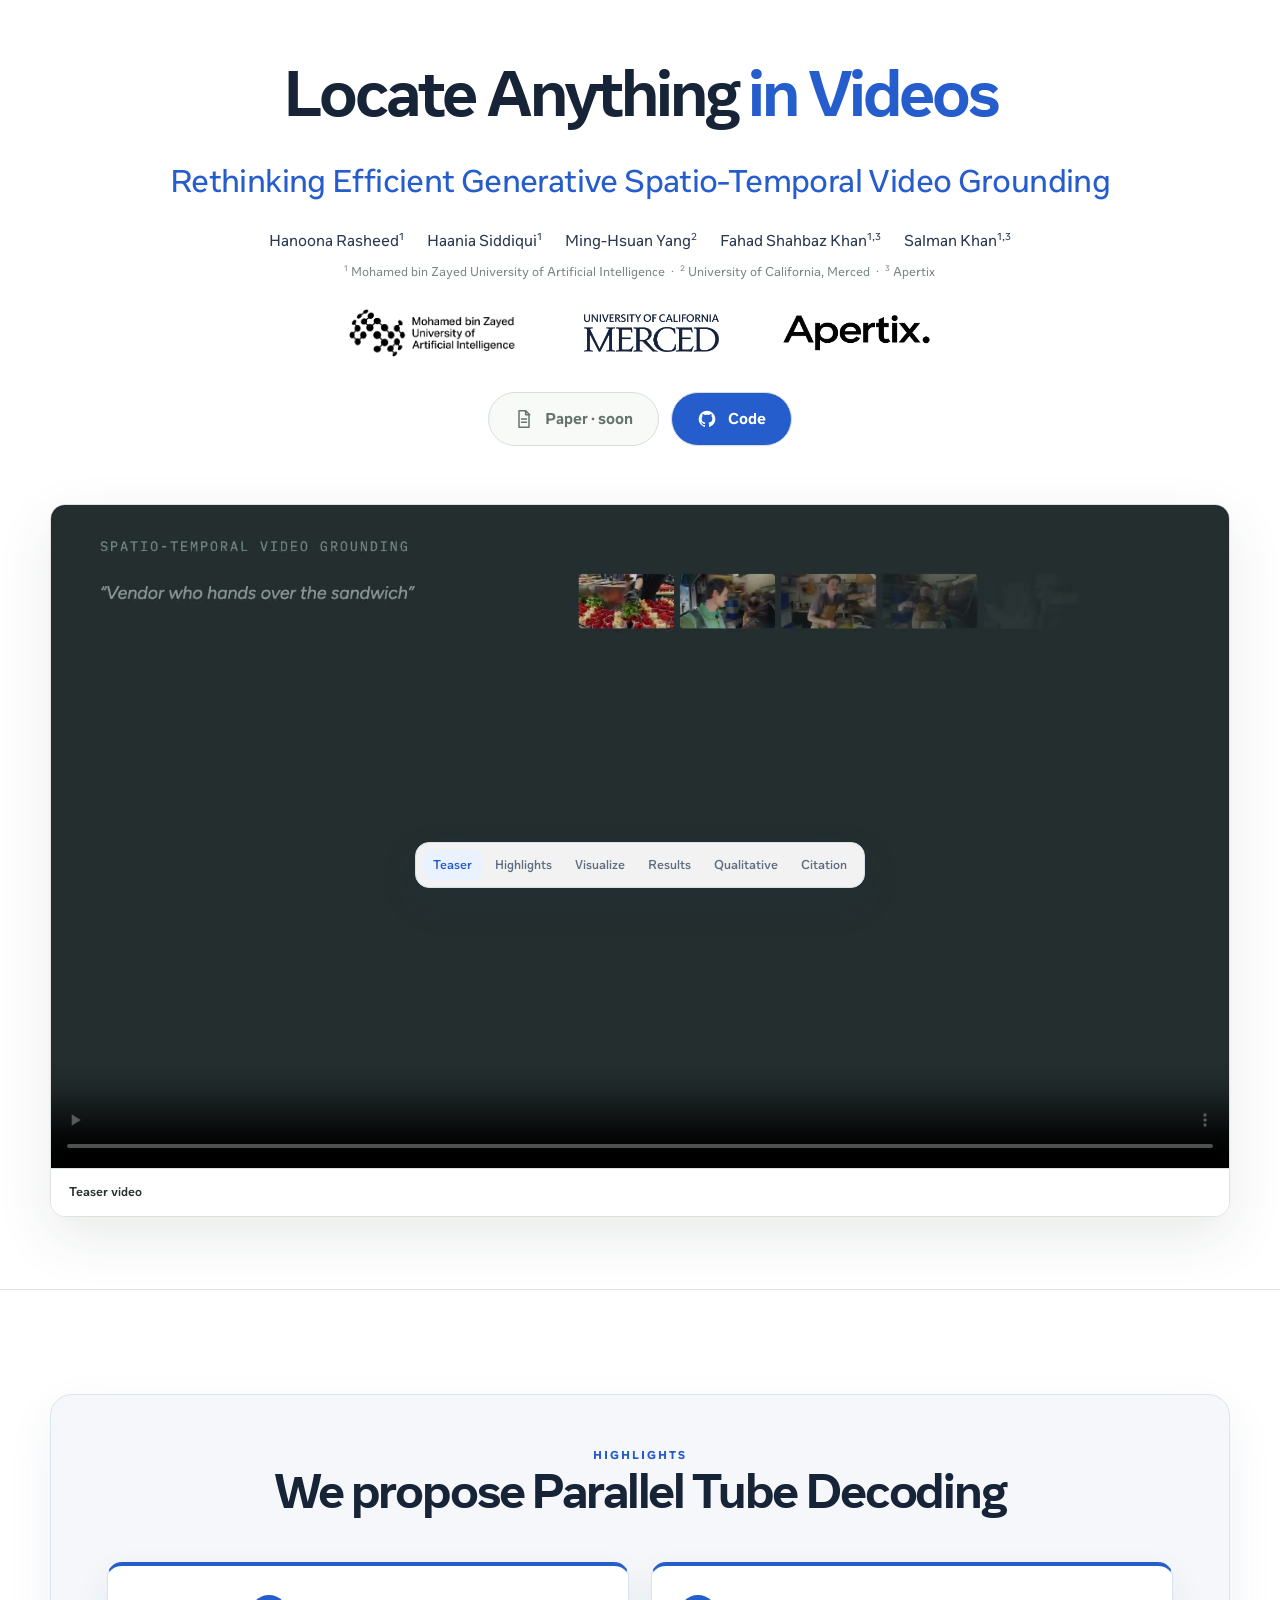
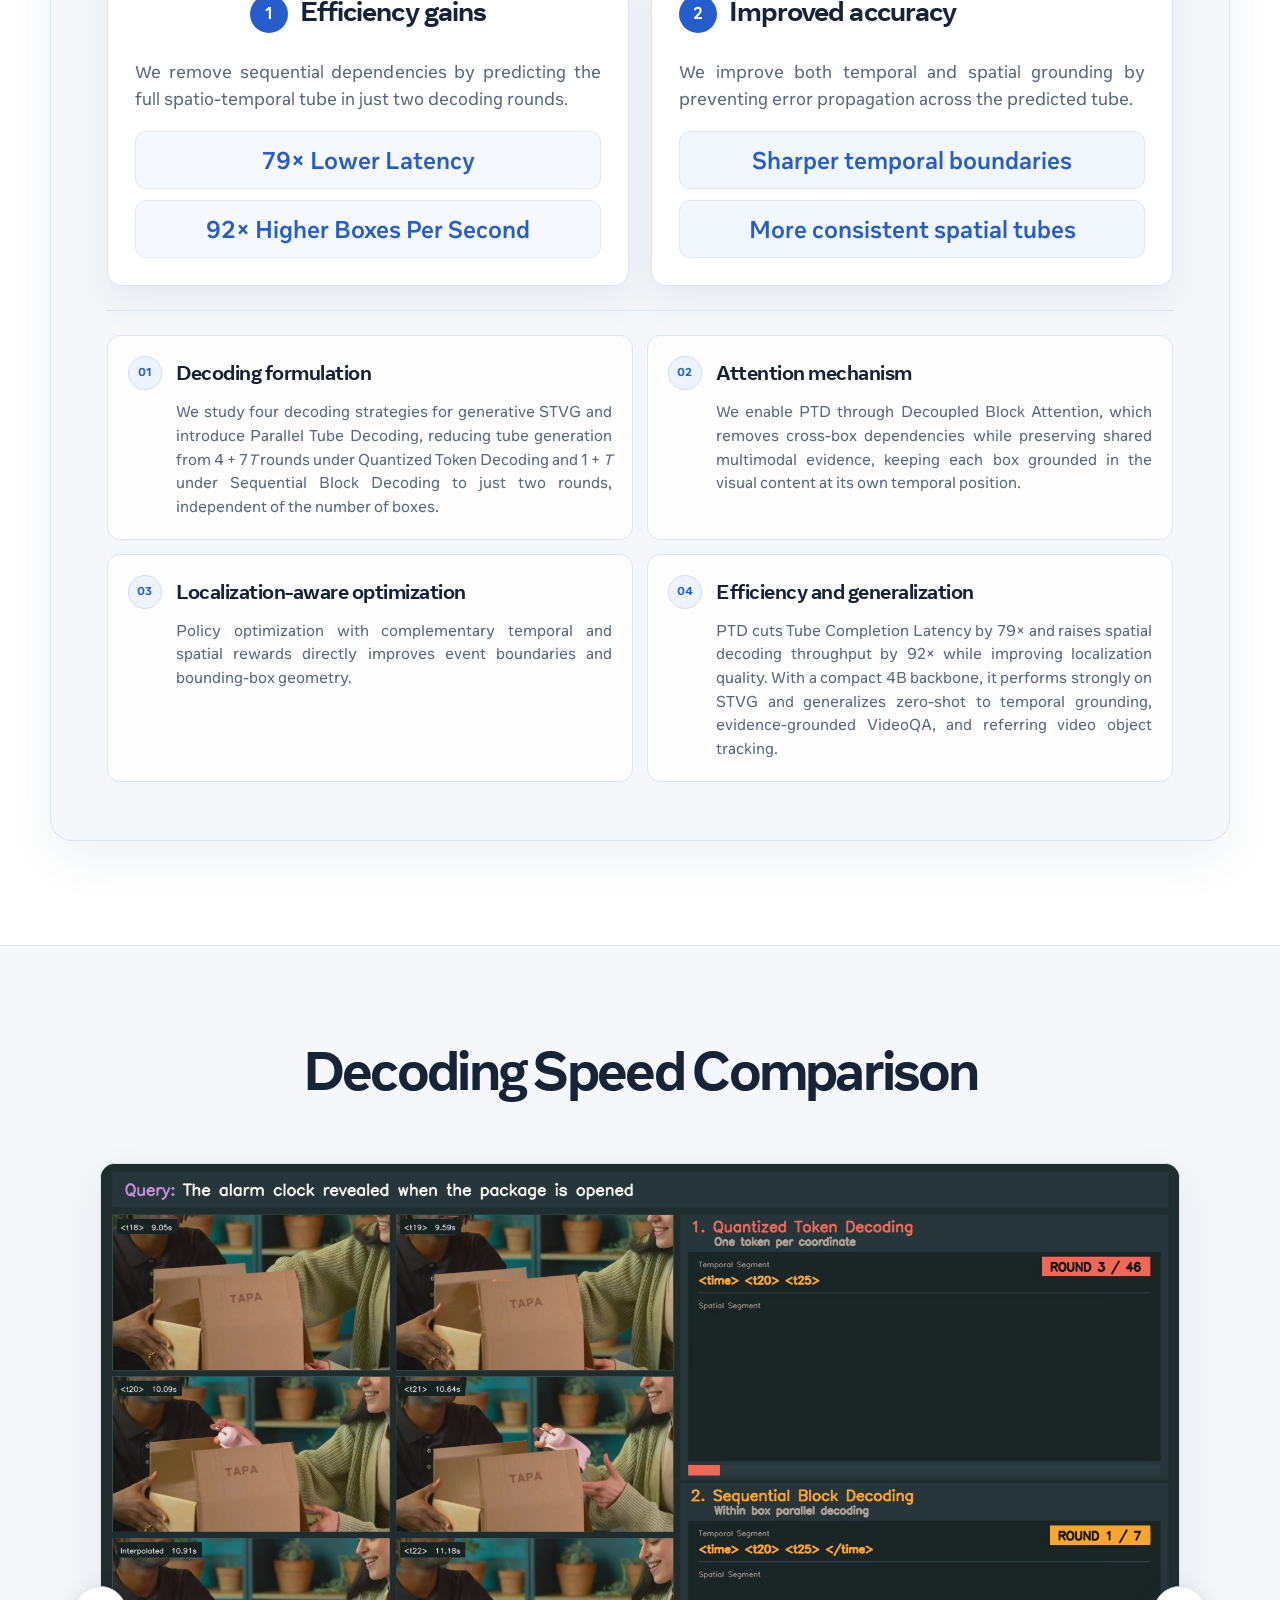
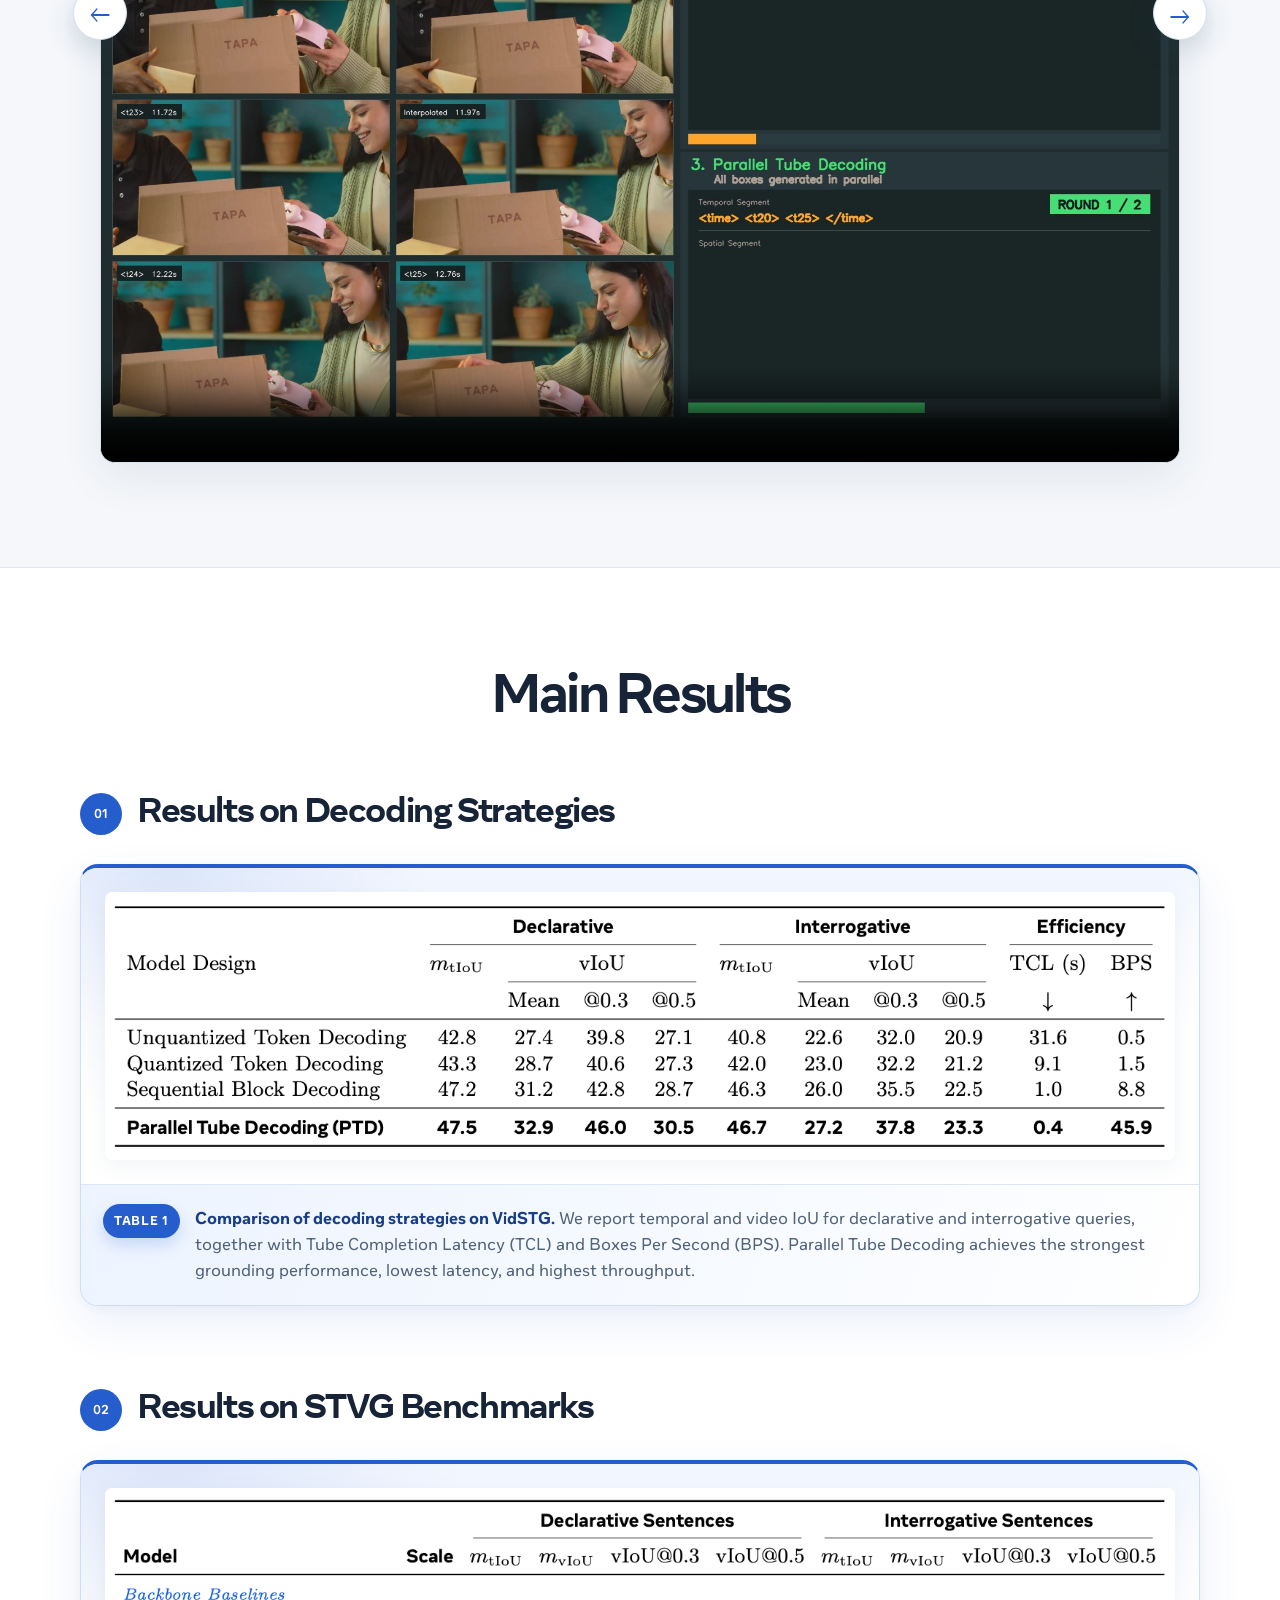
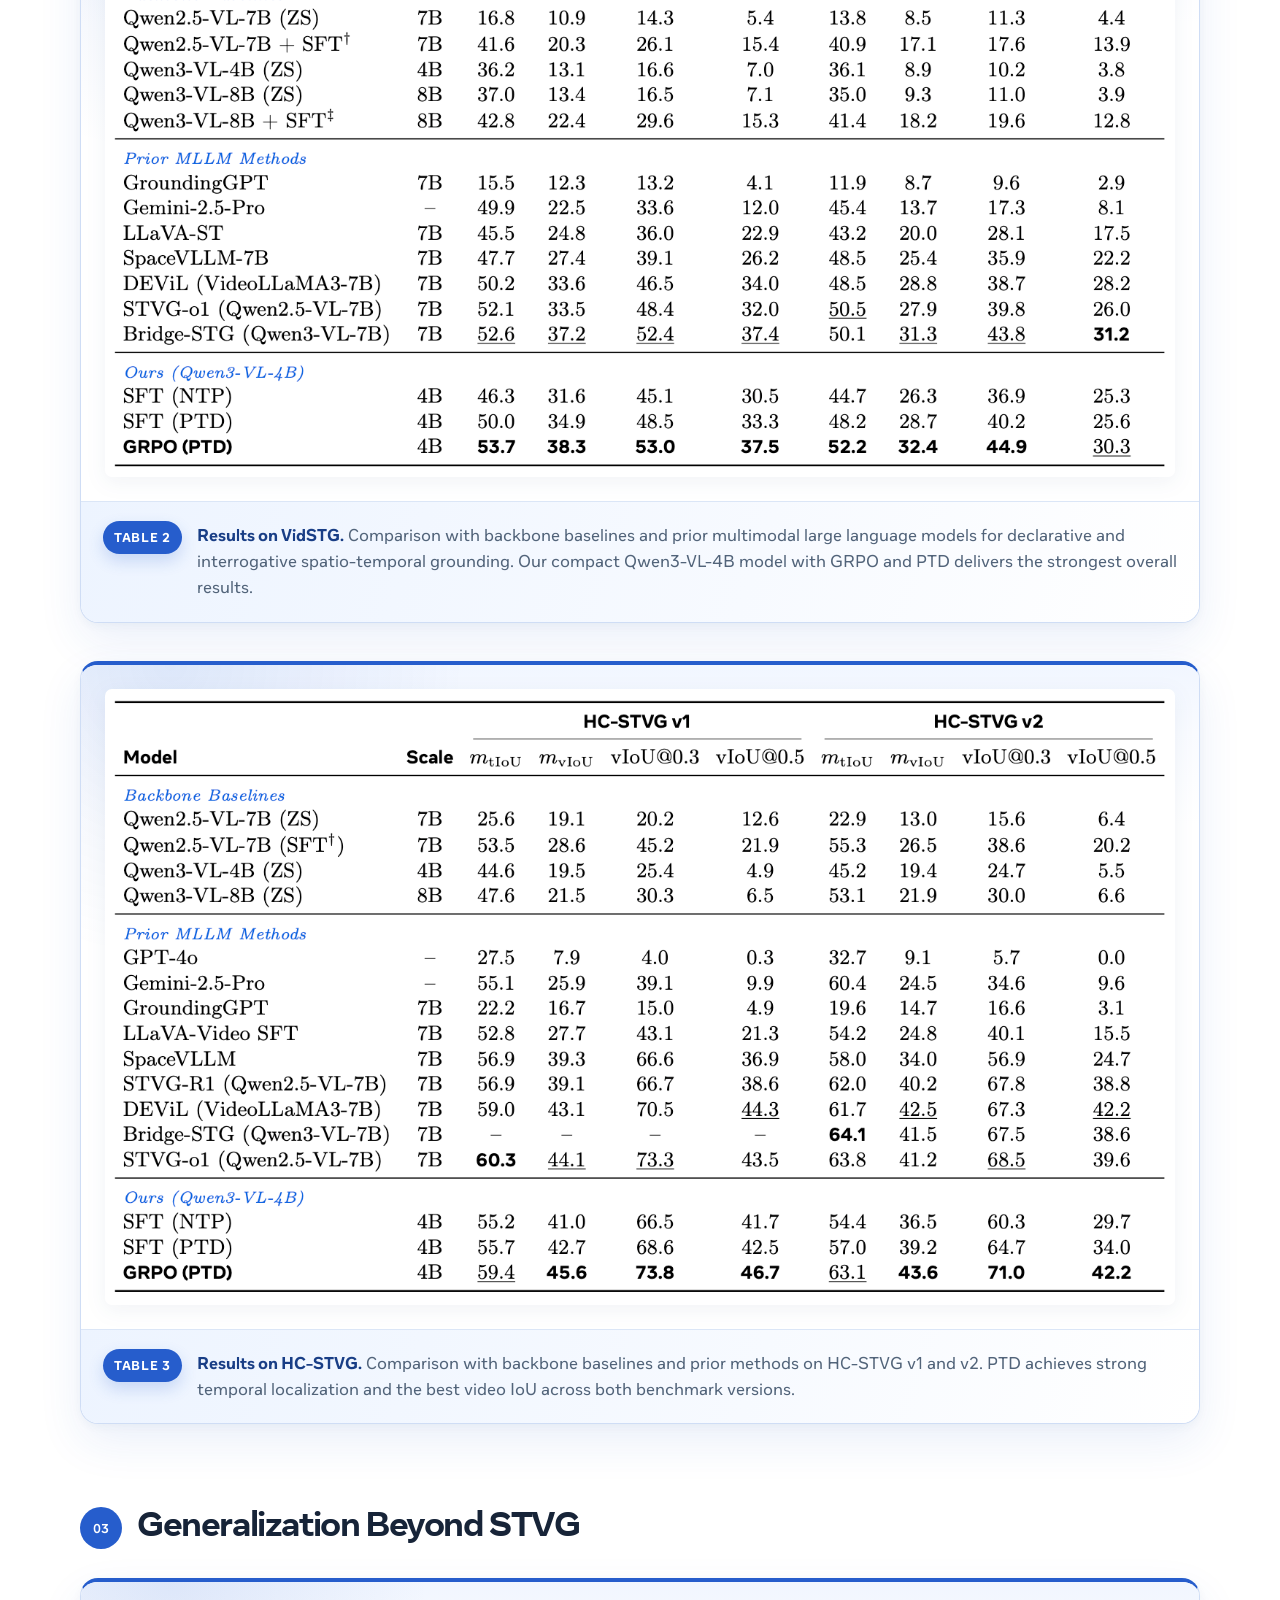
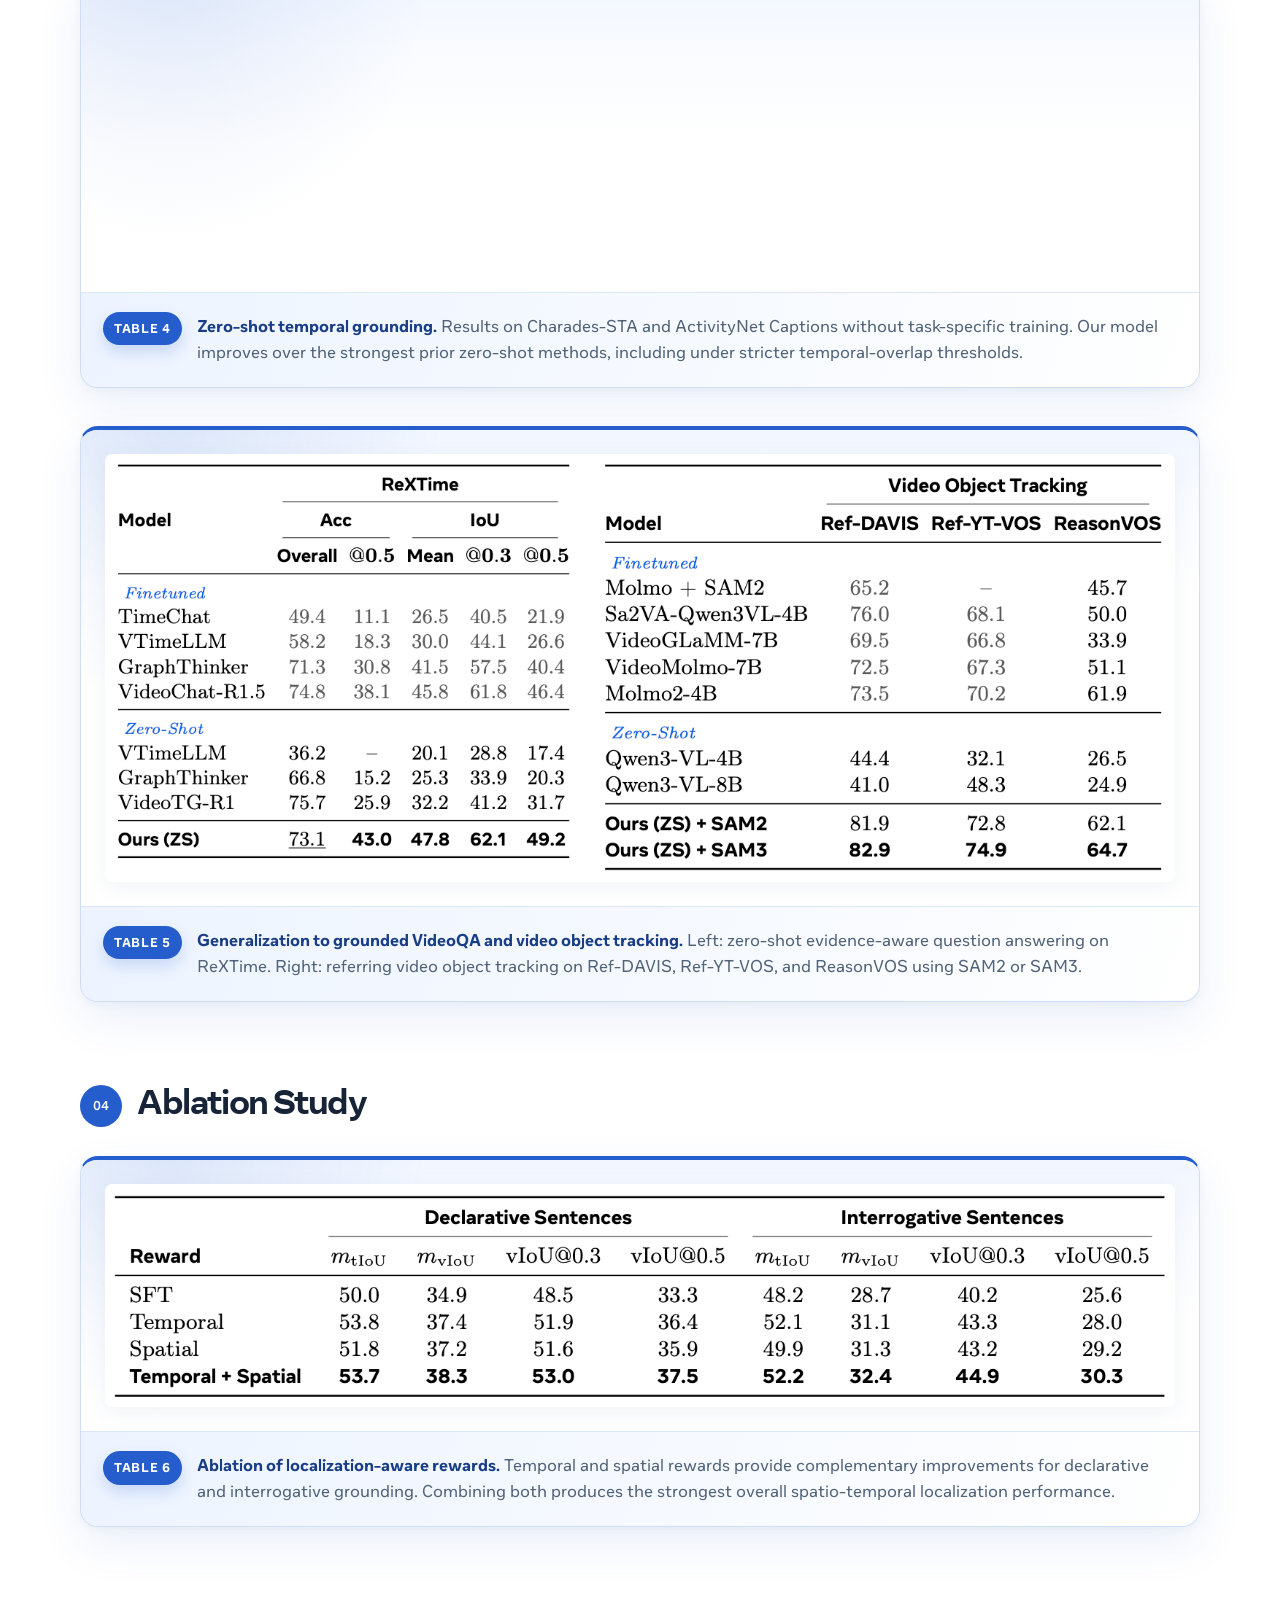
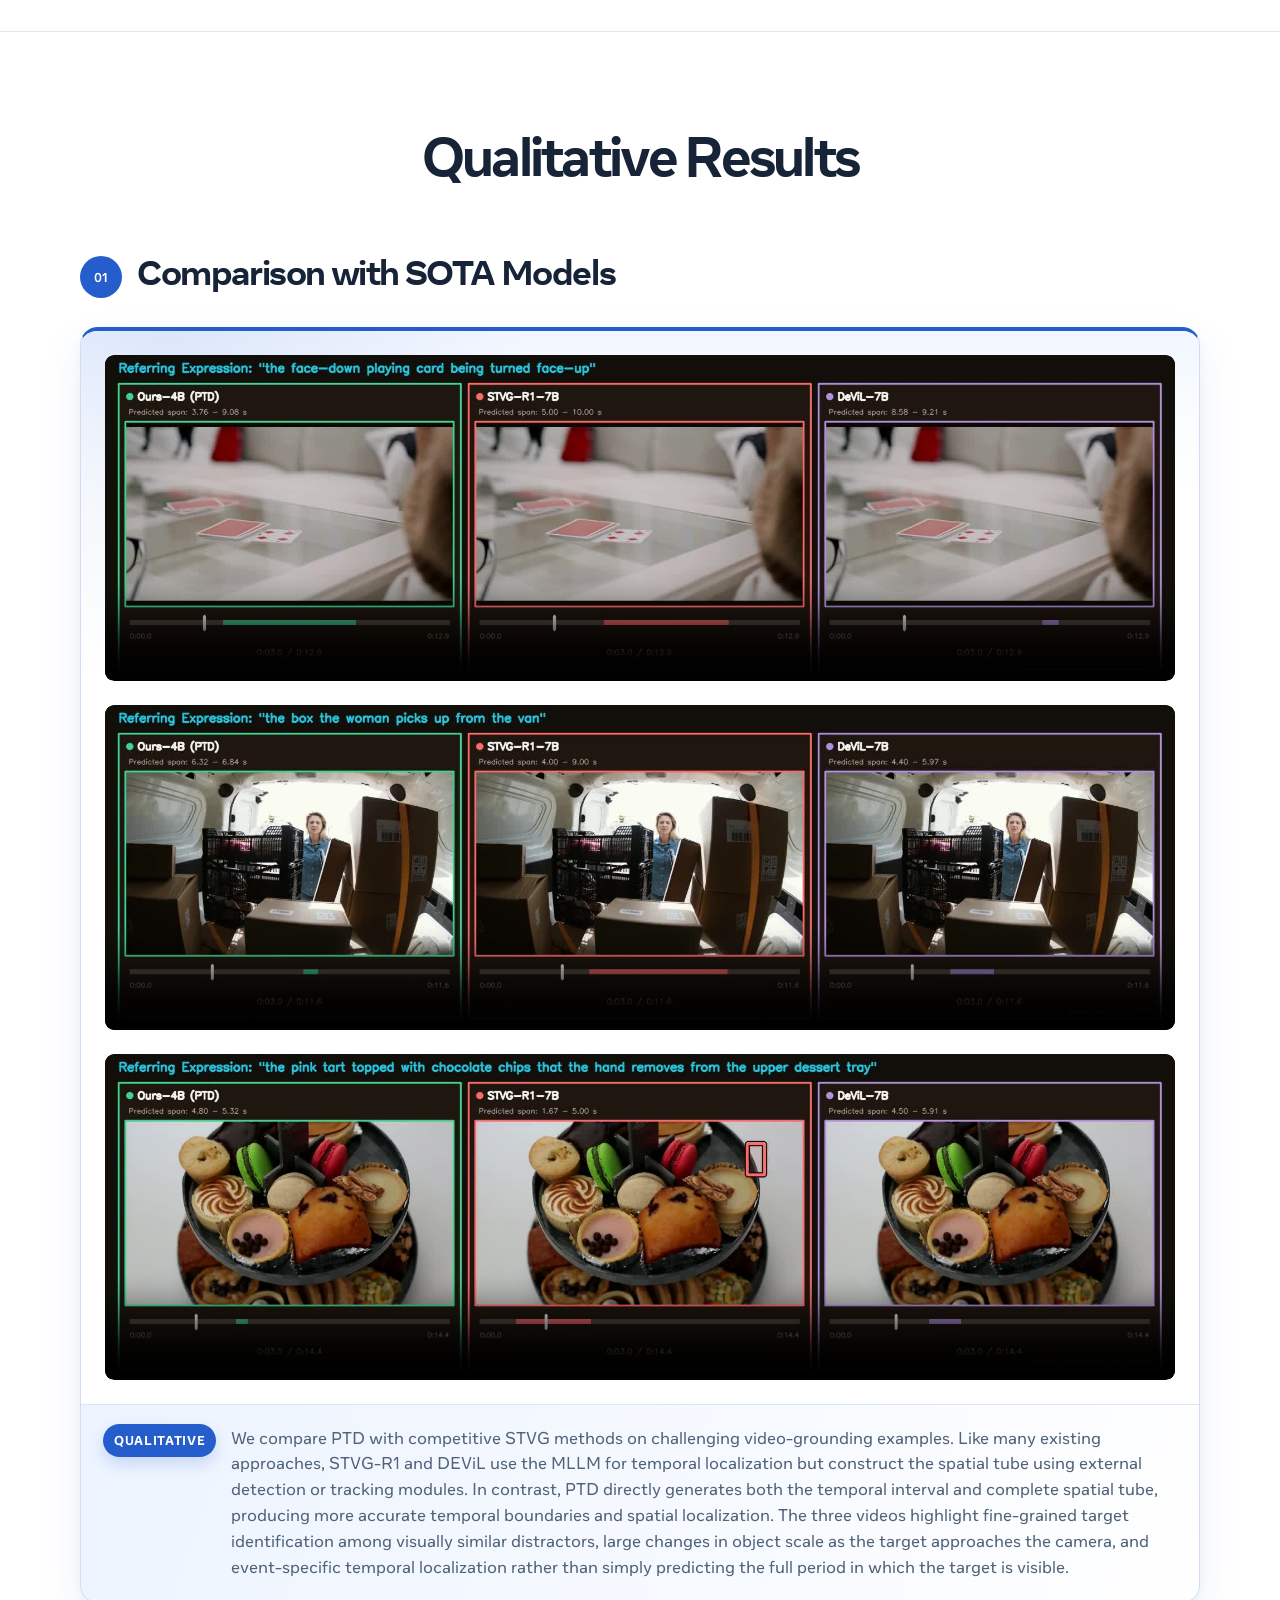
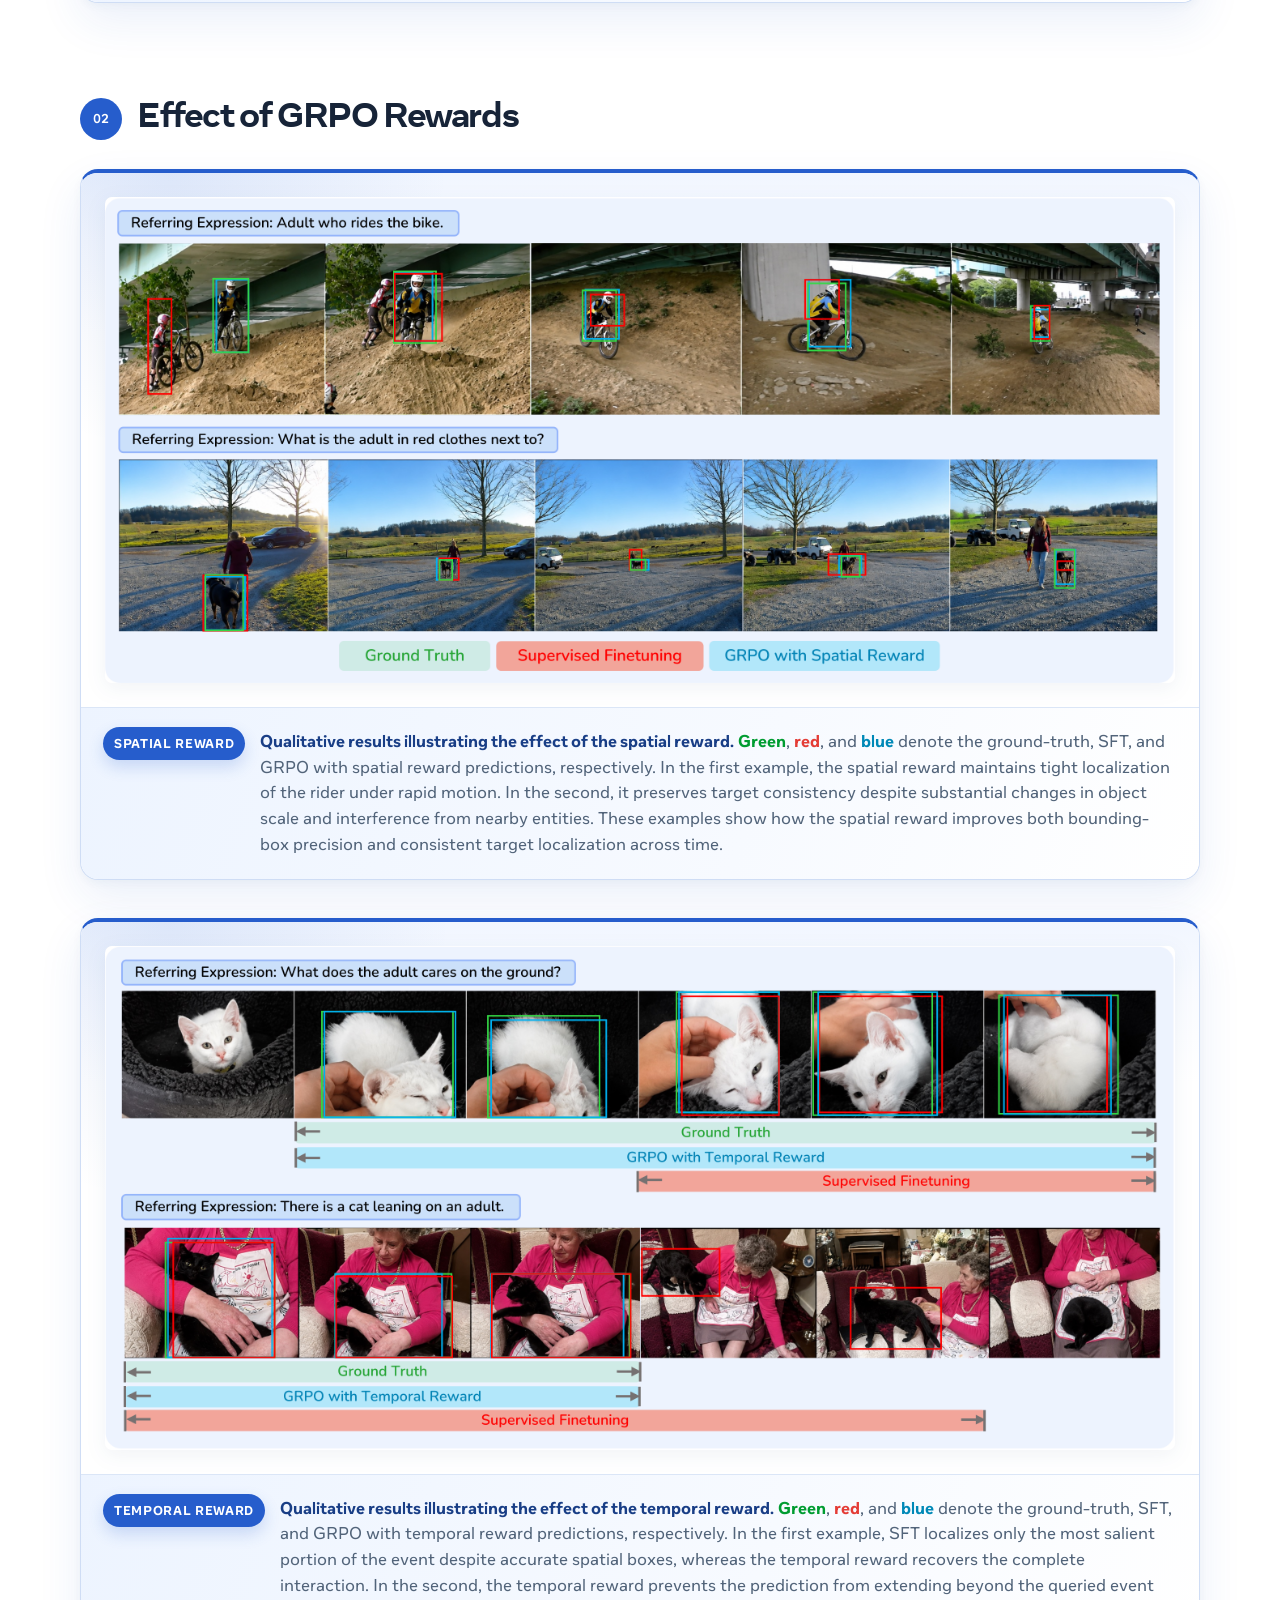
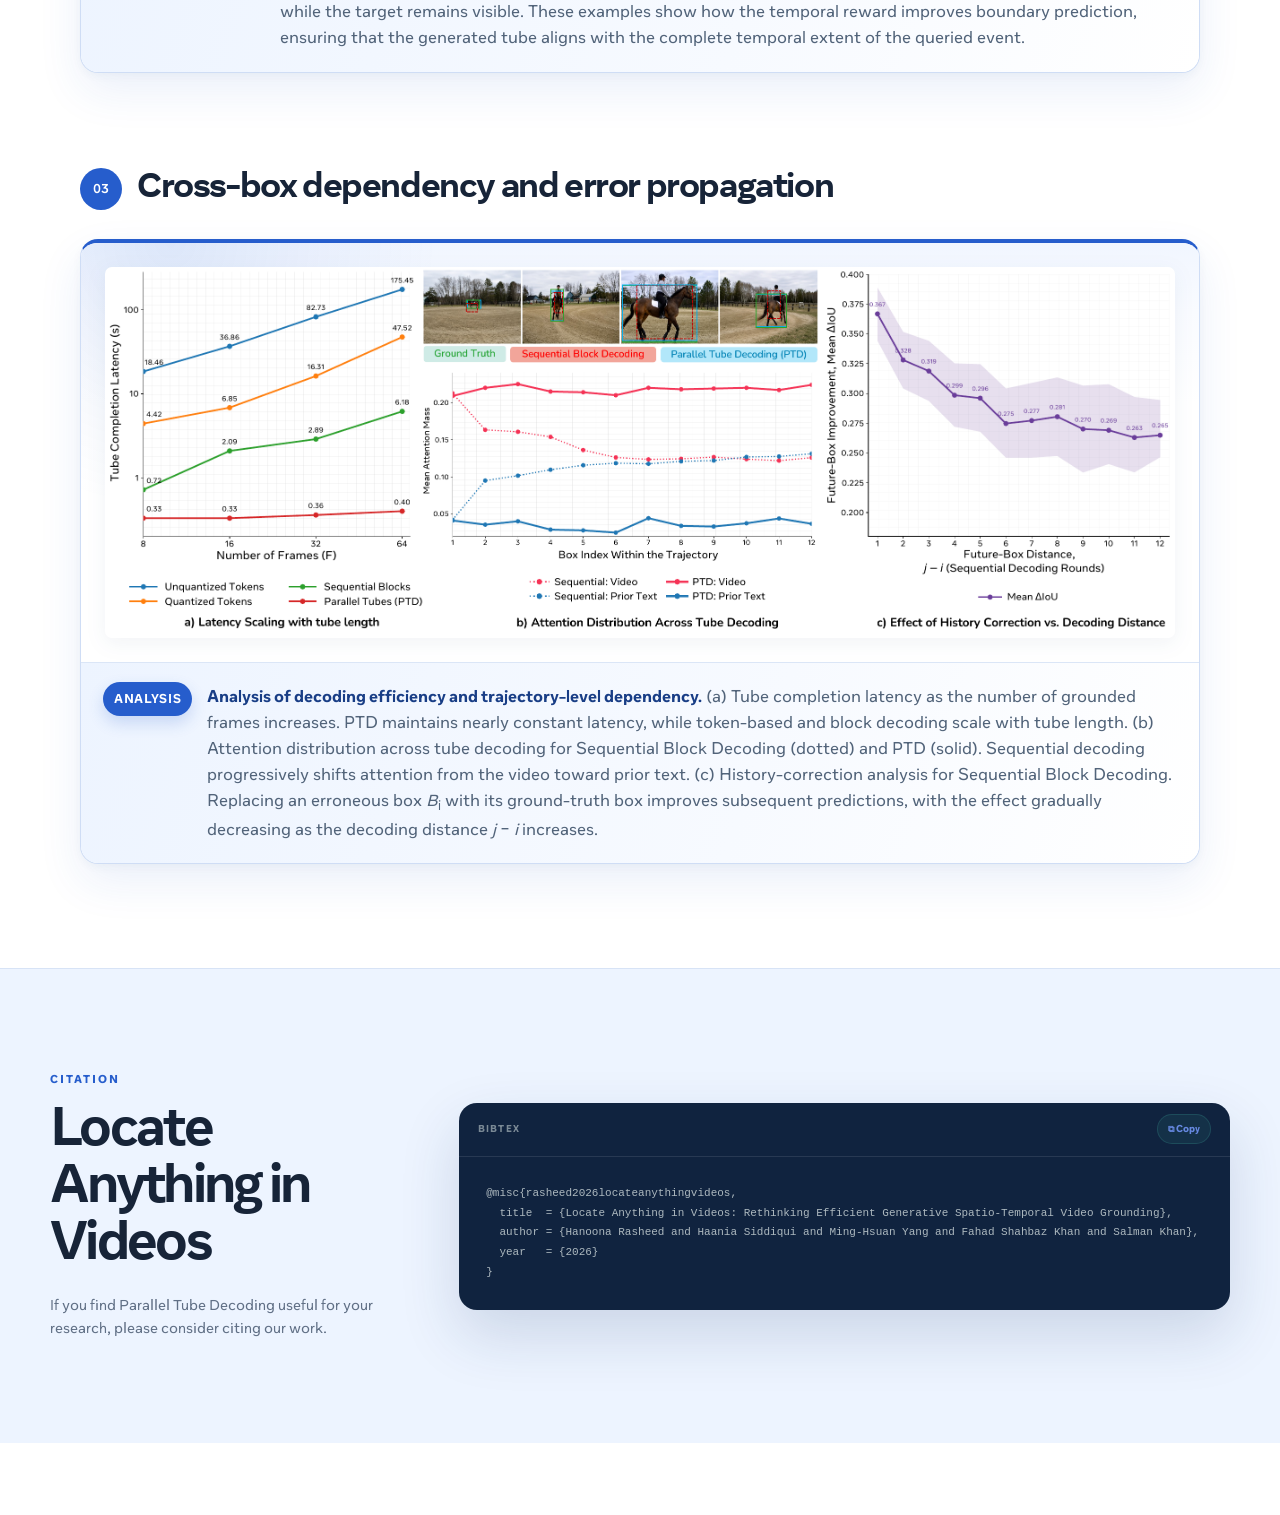
==== index.html @ 91e759ff "Add project website" ====
<!doctype html>
<html lang="en">
<head>
  <meta charset="utf-8">
  <meta name="viewport" content="width=device-width, initial-scale=1">
  <meta name="theme-color" content="#ffffff">
  <meta name="description" content="Locate Anything in Videos introduces Parallel Tube Decoding for fast, accurate generative spatio-temporal video grounding.">
  <meta property="og:title" content="Locate Anything in Videos">
  <meta property="og:description" content="Rethinking efficient generative spatio-temporal video grounding with Parallel Tube Decoding.">
  <meta property="og:type" content="website">
  <meta property="og:image" content="assets/figures/qualitative_mainfig.png">
  <title>Locate Anything in Videos · Parallel Tube Decoding</title>
  <link rel="stylesheet" href="styles.css">
  <script defer src="script.js?v=scrollspy-20260827"></script>
</head>
<body class="academic-theme">
  <a class="skip-link" href="#main">Skip to content</a>

  <nav class="side-nav" aria-label="Page sections" data-nav>
    <a class="is-active" href="#teaser">Teaser</a>
    <a href="#highlights">Highlights</a>
    <a href="#speed">Visualize</a>
    <a href="#results">Results</a>
    <a href="#qualitative">Qualitative</a>
    <a href="#citation">Citation</a>
  </nav>

  <main id="main">
    <section class="hero" id="teaser">
      <div class="hero-grid section-shell">
        <div class="hero-copy reveal">
          <h1>Locate Anything <span>in Videos</span></h1>
          <p class="hero-subtitle">Rethinking Efficient Generative Spatio-Temporal Video Grounding</p>

          <div class="authors" aria-label="Paper authors">
            <a href="https://hanoonar.github.io/" target="_blank" rel="noreferrer">Hanoona Rasheed<sup>1</sup></a>
            <span>Haania Siddiqui<sup>1</sup></span>
            <span>Ming-Hsuan Yang<sup>2</sup></span>
            <span>Fahad Shahbaz Khan<sup>1,3</sup></span>
            <span>Salman Khan<sup>1,3</sup></span>
          </div>

          <p class="affiliations"><sup>1</sup> Mohamed bin Zayed University of Artificial Intelligence &nbsp;·&nbsp; <sup>2</sup> University of California, Merced &nbsp;·&nbsp; <sup>3</sup> Apertix</p>

          <div class="affiliation-logos" aria-label="Paper affiliations in author index order">
            <a class="affiliation-logo-link" href="https://mbzuai.ac.ae/" target="_blank" rel="noreferrer" aria-label="Visit the Mohamed bin Zayed University of Artificial Intelligence website">
              <img class="affiliation-logo affiliation-logo-mbzuai" src="assets/affiliations/mbzuai.png" width="3304" height="1109" alt="Affiliation 1: Mohamed bin Zayed University of Artificial Intelligence">
            </a>
            <a class="affiliation-logo-link" href="https://www.ucmerced.edu/" target="_blank" rel="noreferrer" aria-label="Visit the University of California, Merced website">
              <img class="affiliation-logo affiliation-logo-uc-merced" src="assets/affiliations/170824_merced_logo_masonserif.png" width="479" height="135" alt="Affiliation 2: University of California, Merced">
            </a>
            <a class="affiliation-logo-link" href="https://apertix.tech/" target="_blank" rel="noreferrer" aria-label="Visit the Apertix website">
              <img class="affiliation-logo affiliation-logo-apertix" src="assets/affiliations/apertix.png" width="2172" height="724" alt="Affiliation 3: Apertix">
            </a>
          </div>

          <div class="hero-actions">
            <span class="button button-muted" aria-label="Paper link coming soon">
              <svg aria-hidden="true" viewBox="0 0 24 24"><path d="M6 2h8l4 4v16H6zM14 2v5h5M9 12h6M9 16h6"/></svg>
              Paper · soon
            </span>
            <a class="button button-primary" href="https://github.com/mbzuai-oryx/ParallelTubeDecoding" target="_blank" rel="noreferrer">
              <svg aria-hidden="true" viewBox="0 0 24 24"><path d="M12 2a10 10 0 0 0-3.16 19.49c.5.09.68-.22.68-.48v-1.87c-2.78.6-3.37-1.18-3.37-1.18-.45-1.16-1.11-1.47-1.11-1.47-.91-.62.07-.61.07-.61 1 .07 1.53 1.03 1.53 1.03.9 1.53 2.35 1.09 2.92.83.09-.65.35-1.09.64-1.34-2.22-.25-4.55-1.11-4.55-4.94 0-1.09.39-1.98 1.03-2.68-.1-.25-.45-1.27.1-2.64 0 0 .84-.27 2.75 1.02A9.57 9.57 0 0 1 12 6.82a9.5 9.5 0 0 1 2.5.34c1.91-1.3 2.75-1.02 2.75-1.02.55 1.37.2 2.39.1 2.64.64.7 1.03 1.59 1.03 2.68 0 3.84-2.34 4.68-4.57 4.93.36.31.68.92.68 1.86v2.76c0 .27.18.58.69.48A10 10 0 0 0 12 2Z"/></svg>
              Code
            </a>
          </div>
        </div>

        <figure class="hero-media reveal" data-delay="1">
          <div class="hero-video-shell">
            <video muted loop controls playsinline preload="metadata" poster="assets/posters/decoding-strategies.jpg?v=20260827-1512">
              <source src="assets/decoding-strategies.mp4?v=20260827-1512" type="video/mp4">
              Your browser does not support embedded video.
            </video>
          </div>
          <figcaption><strong>Teaser video</strong></figcaption>
        </figure>
      </div>
    </section>

    <section class="section contributions-section" id="highlights">
      <div class="section-shell">
        <div class="main-contributions reveal">
          <div class="contributions-heading">
            <p class="kicker">Highlights</p>
            <h2>We propose Parallel Tube Decoding</h2>
          </div>

          <div class="contribution-grid">
            <article class="contribution-card efficiency-card">
              <div class="contribution-title">
                <span class="contribution-number">1</span>
                <h3>Efficiency gains</h3>
              </div>
              <p class="efficiency-summary">We remove sequential dependencies by predicting the full spatio-temporal tube in just two decoding rounds.</p>
              <div class="contribution-stats">
                <div class="contribution-stat">
                  <span class="accent-label">79×&nbsp;Lower Latency</span>
                </div>
                <div class="contribution-stat">
                  <span class="accent-label">92×&nbsp;Higher Boxes Per Second</span>
                </div>
              </div>
            </article>

            <article class="contribution-card">
              <div class="contribution-title">
                <span class="contribution-number">2</span>
                <h3>Improved accuracy</h3>
              </div>
              <p class="contribution-summary">We improve both temporal and spatial grounding by preventing error propagation across the predicted tube.</p>
              <div class="accuracy-points">
                <span>Sharper temporal boundaries</span>
                <span>More consistent spatial tubes</span>
              </div>
            </article>
          </div>

          <div class="contribution-point-grid">
            <article class="contribution-point">
              <span class="contribution-point-number">01</span>
              <div>
                <h3>Decoding formulation</h3>
                <p>We study four decoding strategies for generative STVG and introduce Parallel Tube Decoding, reducing tube generation from 4 + 7<em>T</em> rounds under Quantized Token Decoding and 1 + <em>T</em> under Sequential Block Decoding to just two rounds, independent of the number of boxes.</p>
              </div>
            </article>

            <article class="contribution-point">
              <span class="contribution-point-number">02</span>
              <div>
                <h3>Attention mechanism</h3>
                <p>We enable PTD through Decoupled Block Attention, which removes cross-box dependencies while preserving shared multimodal evidence, keeping each box grounded in the visual content at its own temporal position.</p>
              </div>
            </article>

            <article class="contribution-point">
              <span class="contribution-point-number">03</span>
              <div>
                <h3>Localization-aware optimization</h3>
                <p>Policy optimization with complementary temporal and spatial rewards directly improves event boundaries and bounding-box geometry.</p>
              </div>
            </article>

            <article class="contribution-point">
              <span class="contribution-point-number">04</span>
              <div>
                <h3>Efficiency and generalization</h3>
                <p>PTD cuts Tube Completion Latency by 79× and raises spatial decoding throughput by 92× while improving localization quality. With a compact 4B backbone, it performs strongly on STVG and generalizes zero-shot to temporal grounding, evidence-grounded VideoQA, and referring video object tracking.</p>
              </div>
            </article>
          </div>
        </div>
      </div>
    </section>

    <section class="section speed-section" id="speed">
      <div class="section-shell">
        <div class="section-intro reveal">
          <h2>Decoding Speed Comparison</h2>
        </div>

        <div class="speed-carousel reveal" data-speed-carousel tabindex="0" aria-label="Decoding speed video carousel">
          <button class="speed-carousel-arrow speed-carousel-prev" type="button" data-speed-prev aria-label="Show previous video">
            <span aria-hidden="true">←</span>
          </button>

          <div class="speed-carousel-viewport">
            <div class="speed-carousel-track" data-speed-track>
              <article class="speed-video-card speed-slide" data-speed-slide data-speed-name="Clock">
                <div class="speed-video-shell">
                  <video controls muted loop playsinline preload="metadata" poster="assets/posters/speed-clock.jpg?v=20260827-2022">
                    <source src="assets/speed-clock.mp4?v=20260827-2022" type="video/mp4">
                    Your browser does not support embedded video.
                  </video>
                </div>
              </article>

              <article class="speed-video-card speed-slide" data-speed-slide data-speed-name="Apple" aria-hidden="true">
                <div class="speed-video-shell">
                  <video controls muted loop playsinline preload="metadata" poster="assets/posters/speed-apple.jpg?v=20260827-2022" tabindex="-1">
                    <source src="assets/speed-apple.mp4?v=20260827-2022" type="video/mp4">
                    Your browser does not support embedded video.
                  </video>
                </div>
              </article>

              <article class="speed-video-card speed-slide" data-speed-slide data-speed-name="Dog by the river" aria-hidden="true">
                <div class="speed-video-shell">
                  <video controls muted loop playsinline preload="metadata" poster="assets/posters/speed-dog-river.jpg?v=20260827-2022" tabindex="-1">
                    <source src="assets/speed-dog-river.mp4?v=20260827-2022" type="video/mp4">
                    Your browser does not support embedded video.
                  </video>
                </div>
              </article>
            </div>
          </div>

          <button class="speed-carousel-arrow speed-carousel-next" type="button" data-speed-next aria-label="Show next video">
            <span aria-hidden="true">→</span>
          </button>

        </div>
      </div>
    </section>

    <section class="section main-results-section" id="results">
      <div class="section-shell">
        <div class="section-intro reveal">
          <h2>Main Results</h2>
        </div>

        <div class="results-table-group reveal">
          <div class="results-group-heading">
            <span>01</span>
            <h3>Results on Decoding Strategies</h3>
          </div>

          <figure class="paper-table-card">
            <div class="paper-table-image-wrap">
              <img src="assets/tables/table1.png" width="1466" height="368" alt="Comparison of four decoding strategies on VidSTG, including grounding accuracy, tube completion latency, and boxes per second" loading="lazy" decoding="async">
            </div>
            <figcaption>
              <span class="paper-table-number">Table 1</span>
              <p><strong>Comparison of decoding strategies on VidSTG.</strong> We report temporal and video IoU for declarative and interrogative queries, together with Tube Completion Latency (TCL) and Boxes Per Second (BPS). Parallel Tube Decoding achieves the strongest grounding performance, lowest latency, and highest throughput.</p>
            </figcaption>
          </figure>
        </div>

        <div class="results-table-group reveal">
          <div class="results-group-heading">
            <span>02</span>
            <h3>Results on STVG Benchmarks</h3>
          </div>

          <div class="paper-table-stack">
            <figure class="paper-table-card">
              <div class="paper-table-image-wrap">
                <img src="assets/tables/table2.png" width="1466" height="807" alt="Comparison with backbone baselines and prior multimodal large language models on VidSTG" loading="lazy" decoding="async">
              </div>
              <figcaption>
                <span class="paper-table-number">Table 2</span>
                <p><strong>Results on VidSTG.</strong> Comparison with backbone baselines and prior multimodal large language models for declarative and interrogative spatio-temporal grounding. Our compact Qwen3-VL-4B model with GRPO and PTD delivers the strongest overall results.</p>
              </figcaption>
            </figure>

            <figure class="paper-table-card">
              <div class="paper-table-image-wrap">
                <img src="assets/tables/table3.png" width="1466" height="844" alt="Comparison with prior methods on HC-STVG version 1 and version 2" loading="lazy" decoding="async">
              </div>
              <figcaption>
                <span class="paper-table-number">Table 3</span>
                <p><strong>Results on HC-STVG.</strong> Comparison with backbone baselines and prior methods on HC-STVG v1 and v2. PTD achieves strong temporal localization and the best video IoU across both benchmark versions.</p>
              </figcaption>
            </figure>
          </div>
        </div>

        <div class="results-table-group reveal">
          <div class="results-group-heading">
            <span>03</span>
            <h3>Generalization Beyond STVG</h3>
          </div>

          <div class="paper-table-stack">
            <figure class="paper-table-card">
              <div class="paper-table-image-wrap">
                <img src="assets/tables/table4.png" width="1466" height="358" alt="Zero-shot temporal grounding results on Charades-STA and ActivityNet Captions" loading="lazy" decoding="async">
              </div>
              <figcaption>
                <span class="paper-table-number">Table 4</span>
                <p><strong>Zero-shot temporal grounding.</strong> Results on Charades-STA and ActivityNet Captions without task-specific training. Our model improves over the strongest prior zero-shot methods, including under stricter temporal-overlap thresholds.</p>
              </figcaption>
            </figure>

            <figure class="paper-table-card">
              <div class="paper-table-image-wrap">
                <img src="assets/tables/table5.png" width="1466" height="587" alt="Zero-shot results on ReXTime and referring video object tracking benchmarks" loading="lazy" decoding="async">
              </div>
              <figcaption>
                <span class="paper-table-number">Table 5</span>
                <p><strong>Generalization to grounded VideoQA and video object tracking.</strong> Left: zero-shot evidence-aware question answering on ReXTime. Right: referring video object tracking on Ref-DAVIS, Ref-YT-VOS, and ReasonVOS using SAM2 or SAM3.</p>
              </figcaption>
            </figure>
          </div>
        </div>

        <div class="results-table-group reveal">
          <div class="results-group-heading">
            <span>04</span>
            <h3>Ablation Study</h3>
          </div>

          <figure class="paper-table-card">
            <div class="paper-table-image-wrap">
              <img src="assets/tables/table6.png" width="1466" height="306" alt="Ablation of temporal and spatial localization rewards on declarative and interrogative VidSTG queries" loading="lazy" decoding="async">
            </div>
            <figcaption>
              <span class="paper-table-number">Table 6</span>
              <p><strong>Ablation of localization-aware rewards.</strong> Temporal and spatial rewards provide complementary improvements for declarative and interrogative grounding. Combining both produces the strongest overall spatio-temporal localization performance.</p>
            </figcaption>
          </figure>
        </div>
      </div>
    </section>

    <section class="section demo-section" id="qualitative">
      <div class="section-shell">
        <div class="section-intro reveal">
          <h2>Qualitative Results</h2>
        </div>

        <div class="qualitative-results-group">
          <div class="results-group-heading reveal">
            <span>01</span>
            <h3>Comparison with SOTA Models</h3>
          </div>

          <figure class="paper-table-card sota-video-card reveal">
            <div class="paper-table-image-wrap">
              <div class="video-stack">
                <article class="video-example">
                  <div class="video-shell">
                    <video controls muted loop playsinline preload="metadata" poster="assets/posters/card.jpg">
                      <source src="assets/card.mp4" type="video/mp4">
                      Your browser does not support embedded video.
                    </video>
                  </div>
                </article>

                <article class="video-example">
                  <div class="video-shell">
                    <video controls muted loop playsinline preload="metadata" poster="assets/posters/van.jpg">
                      <source src="assets/van.mp4" type="video/mp4">
                      Your browser does not support embedded video.
                    </video>
                  </div>
                </article>

                <article class="video-example">
                  <div class="video-shell">
                    <video controls muted loop playsinline preload="metadata" poster="assets/posters/tart.jpg">
                      <source src="assets/tart.mp4" type="video/mp4">
                      Your browser does not support embedded video.
                    </video>
                  </div>
                </article>
              </div>
            </div>
            <figcaption>
              <span class="paper-table-number">Qualitative</span>
              <p>We compare PTD with competitive STVG methods on challenging video-grounding examples. Like many existing approaches, STVG-R1 and DEViL use the MLLM for temporal localization but construct the spatial tube using external detection or tracking modules. In contrast, PTD directly generates both the temporal interval and complete spatial tube, producing more accurate temporal boundaries and spatial localization. The three videos highlight fine-grained target identification among visually similar distractors, large changes in object scale as the target approaches the camera, and event-specific temporal localization rather than simply predicting the full period in which the target is visible.</p>
            </figcaption>
          </figure>
        </div>

        <div class="qualitative-results-group">
          <div class="results-group-heading reveal">
            <span>02</span>
            <h3>Effect of GRPO Rewards</h3>
          </div>

          <div class="reward-figure-stack reveal">
            <figure class="paper-table-card paper-reward-figure">
              <div class="paper-table-image-wrap">
                <img src="assets/figures/sft_vs_spatial_reward.png" width="1322" height="600" alt="Qualitative comparison of supervised fine-tuning and GRPO with spatial reward on two video grounding examples" loading="lazy" decoding="async">
              </div>
              <figcaption>
                <span class="paper-table-number">Spatial Reward</span>
                <p><strong>Qualitative results illustrating the effect of the spatial reward.</strong> <span class="caption-green">Green</span>, <span class="caption-red">red</span>, and <span class="caption-blue">blue</span> denote the ground-truth, SFT, and GRPO with spatial reward predictions, respectively. In the first example, the spatial reward maintains tight localization of the rider under rapid motion. In the second, it preserves target consistency despite substantial changes in object scale and interference from nearby entities. These examples show how the spatial reward improves both bounding-box precision and consistent target localization across time.</p>
              </figcaption>
            </figure>

            <figure class="paper-table-card paper-reward-figure">
              <div class="paper-table-image-wrap">
                <img src="assets/figures/sft_vs_temporal_reward.png" width="1322" height="622" alt="Qualitative comparison of supervised fine-tuning and GRPO with temporal reward on two video grounding examples" loading="lazy" decoding="async">
              </div>
              <figcaption>
                <span class="paper-table-number">Temporal Reward</span>
                <p><strong>Qualitative results illustrating the effect of the temporal reward.</strong> <span class="caption-green">Green</span>, <span class="caption-red">red</span>, and <span class="caption-blue">blue</span> denote the ground-truth, SFT, and GRPO with temporal reward predictions, respectively. In the first example, SFT localizes only the most salient portion of the event despite accurate spatial boxes, whereas the temporal reward recovers the complete interaction. In the second, the temporal reward prevents the prediction from extending beyond the queried event while the target remains visible. These examples show how the temporal reward improves boundary prediction, ensuring that the generated tube aligns with the complete temporal extent of the queried event.</p>
              </figcaption>
            </figure>
          </div>
        </div>

        <div class="qualitative-results-group">
          <div class="results-group-heading reveal">
            <span>03</span>
            <h3>Cross-box dependency and error propagation</h3>
          </div>

          <figure class="paper-table-card reveal">
            <div class="paper-table-image-wrap">
              <img src="assets/figures/ptd_plots.png" width="2387" height="828" alt="Analysis of tube-completion latency, attention distribution across tube decoding, and error propagation with sequential decoding distance" loading="lazy" decoding="async">
            </div>
            <figcaption>
              <span class="paper-table-number">Analysis</span>
              <p><strong>Analysis of decoding efficiency and trajectory-level dependency.</strong> (a) Tube completion latency as the number of grounded frames increases. PTD maintains nearly constant latency, while token-based and block decoding scale with tube length. (b) Attention distribution across tube decoding for Sequential Block Decoding (dotted) and PTD (solid). Sequential decoding progressively shifts attention from the video toward prior text. (c) History-correction analysis for Sequential Block Decoding. Replacing an erroneous box <em>B</em><sub>i</sub> with its ground-truth box improves subsequent predictions, with the effect gradually decreasing as the decoding distance <em>j</em> − <em>i</em> increases.</p>
            </figcaption>
          </figure>
        </div>
      </div>
    </section>

    <section class="section citation-section" id="citation">
      <div class="section-shell citation-grid">
        <div class="citation-copy reveal">
          <p class="kicker">Citation</p>
          <h2>Locate Anything in Videos</h2>
          <p>If you find Parallel Tube Decoding useful for your research, please consider citing our work.</p>
        </div>

        <div class="bibtex-card reveal">
          <div class="bibtex-top">
            <span>BibTeX</span>
            <button type="button" data-copy-bib><i aria-hidden="true">⧉</i> <span>Copy</span></button>
          </div>
          <pre data-bibtex>@misc{rasheed2026locateanythingvideos,
  title  = {Locate Anything in Videos: Rethinking Efficient Generative Spatio-Temporal Video Grounding},
  author = {Hanoona Rasheed and Haania Siddiqui and Ming-Hsuan Yang and Fahad Shahbaz Khan and Salman Khan},
  year   = {2026}
}</pre>
        </div>
      </div>
    </section>
  </main>
</body>
</html>
---- styles.css ----
@font-face {
  font-family: "Optimistic Web";
  src: url("assets/fonts/optimistic-variable.ttf") format("truetype");
  font-style: normal;
  font-weight: 300 800;
  font-display: swap;
}

@font-face {
  font-family: "Optimistic Display";
  src: url("assets/fonts/optimistic-display-bold.ttf") format("truetype");
  font-style: normal;
  font-weight: 700;
  font-display: swap;
}

@font-face {
  font-family: "PTD Sans";
  src: url("assets/fonts/ubuntu-sans-variable.ttf") format("truetype");
  font-style: normal;
  font-weight: 100 800;
  font-display: swap;
}

@font-face {
  font-family: "Option Ubuntu";
  src: url("assets/font-options/ubuntu-regular.ttf") format("truetype");
  font-style: normal;
  font-weight: 400;
  font-display: swap;
}

@font-face {
  font-family: "Option Ubuntu";
  src: url("assets/font-options/ubuntu-bold.ttf") format("truetype");
  font-style: normal;
  font-weight: 700;
  font-display: swap;
}

@font-face {
  font-family: "Option Nimbus";
  src: url("assets/font-options/nimbus-sans-regular.otf") format("opentype");
  font-style: normal;
  font-weight: 400;
  font-display: swap;
}

@font-face {
  font-family: "Option Nimbus";
  src: url("assets/font-options/nimbus-sans-bold.otf") format("opentype");
  font-style: normal;
  font-weight: 700;
  font-display: swap;
}

@font-face {
  font-family: "Option URW Gothic";
  src: url("assets/font-options/urw-gothic-regular.otf") format("opentype");
  font-style: normal;
  font-weight: 400;
  font-display: swap;
}

@font-face {
  font-family: "Option URW Gothic";
  src: url("assets/font-options/urw-gothic-bold.otf") format("opentype");
  font-style: normal;
  font-weight: 700;
  font-display: swap;
}

@font-face {
  font-family: "Option Liberation";
  src: url("assets/font-options/liberation-sans-regular.ttf") format("truetype");
  font-style: normal;
  font-weight: 400;
  font-display: swap;
}

@font-face {
  font-family: "Option Liberation";
  src: url("assets/font-options/liberation-sans-bold.ttf") format("truetype");
  font-style: normal;
  font-weight: 700;
  font-display: swap;
}

@font-face {
  font-family: "Option FreeSans";
  src: url("assets/font-options/free-sans-regular.ttf") format("truetype");
  font-style: normal;
  font-weight: 400;
  font-display: swap;
}

@font-face {
  font-family: "Option FreeSans";
  src: url("assets/font-options/free-sans-bold.ttf") format("truetype");
  font-style: normal;
  font-weight: 700;
  font-display: swap;
}

@font-face {
  font-family: "Option DejaVu";
  src: url("assets/font-options/dejavu-sans-regular.ttf") format("truetype");
  font-style: normal;
  font-weight: 400;
  font-display: swap;
}

@font-face {
  font-family: "Option DejaVu";
  src: url("assets/font-options/dejavu-sans-bold.ttf") format("truetype");
  font-style: normal;
  font-weight: 700;
  font-display: swap;
}

@font-face {
  font-family: "Option Umpush";
  src: url("assets/font-options/umpush-regular.ttf") format("truetype");
  font-style: normal;
  font-weight: 400;
  font-display: swap;
}

@font-face {
  font-family: "Option Umpush";
  src: url("assets/font-options/umpush-bold.ttf") format("truetype");
  font-style: normal;
  font-weight: 700;
  font-display: swap;
}

@font-face {
  font-family: "Option Loma";
  src: url("assets/font-options/loma-regular.ttf") format("truetype");
  font-style: normal;
  font-weight: 400;
  font-display: swap;
}

@font-face {
  font-family: "Option Loma";
  src: url("assets/font-options/loma-bold.ttf") format("truetype");
  font-style: normal;
  font-weight: 700;
  font-display: swap;
}

@font-face {
  font-family: "Option Waree";
  src: url("assets/font-options/waree-regular.ttf") format("truetype");
  font-style: normal;
  font-weight: 400;
  font-display: swap;
}

@font-face {
  font-family: "Option Waree";
  src: url("assets/font-options/waree-bold.ttf") format("truetype");
  font-style: normal;
  font-weight: 700;
  font-display: swap;
}

:root {
  --ink: #101816;
  --paper: #f3f0e8;
  --paper-bright: #fbfaf6;
  --night: #07100f;
  --night-soft: #0c1816;
  --line: rgba(16, 24, 22, 0.14);
  --light-line: rgba(255, 255, 255, 0.13);
  --muted: #62706c;
  --cyan: #57e6ca;
  --cyan-strong: #18cfae;
  --coral: #ff775f;
  --violet: #ad91ff;
  --max: 1240px;
  --radius: 22px;
  --shadow: 0 28px 80px rgba(12, 29, 25, 0.13);
}

* {
  box-sizing: border-box;
}

html {
  scroll-behavior: smooth;
  scroll-padding-top: 24px;
}

body {
  margin: 0;
  color: var(--ink);
  background: var(--paper);
  font-family: Inter, ui-sans-serif, -apple-system, BlinkMacSystemFont, "Segoe UI", sans-serif;
  font-size: 16px;
  line-height: 1.6;
  text-rendering: optimizeLegibility;
}

body.is-menu-open,
body.is-lightbox-open {
  overflow: hidden;
}

a {
  color: inherit;
  text-decoration: none;
}

button,
video {
  font: inherit;
}

button {
  color: inherit;
}

img,
video {
  display: block;
  max-width: 100%;
}

sup {
  font-size: 0.64em;
  line-height: 0;
  vertical-align: super;
}

.sr-only {
  position: absolute;
  width: 1px;
  height: 1px;
  padding: 0;
  margin: -1px;
  overflow: hidden;
  clip: rect(0, 0, 0, 0);
  white-space: nowrap;
  border: 0;
}

.skip-link {
  position: fixed;
  z-index: 1000;
  top: 10px;
  left: 10px;
  padding: 10px 14px;
  color: var(--night);
  background: var(--cyan);
  transform: translateY(-160%);
  transition: transform 180ms ease;
}

.skip-link:focus {
  transform: translateY(0);
}

.section-shell {
  width: min(calc(100% - 48px), var(--max));
  margin-inline: auto;
}

.site-header {
  position: fixed;
  z-index: 100;
  top: 0;
  right: 0;
  left: 0;
  height: 76px;
  color: #eaf6f2;
  border-bottom: 1px solid transparent;
  transition: background 220ms ease, border-color 220ms ease, backdrop-filter 220ms ease;
}

.site-header.is-scrolled {
  background: rgba(7, 16, 15, 0.82);
  border-color: var(--light-line);
  backdrop-filter: blur(18px);
}

.nav-wrap {
  width: min(calc(100% - 48px), var(--max));
  height: 100%;
  margin-inline: auto;
  display: flex;
  align-items: center;
  justify-content: space-between;
}

.brand {
  display: inline-flex;
  align-items: center;
  gap: 11px;
  font-weight: 760;
  font-size: 19px;
  letter-spacing: -0.04em;
}

.brand-mark {
  position: relative;
  display: inline-flex;
  align-items: center;
  gap: 2px;
  width: 29px;
  height: 27px;
}

.brand-mark i {
  display: block;
  width: 8px;
  border: 2px solid var(--cyan);
  border-radius: 2px;
}

.brand-mark i:nth-child(1) { height: 12px; }
.brand-mark i:nth-child(2) { height: 20px; }
.brand-mark i:nth-child(3) { height: 15px; }
.brand-dot { color: var(--coral); }

.site-nav {
  display: flex;
  align-items: center;
  gap: clamp(18px, 2.4vw, 34px);
  font-size: 13px;
  font-weight: 600;
  letter-spacing: 0.01em;
}

.site-nav a {
  position: relative;
  color: rgba(235, 246, 242, 0.7);
  transition: color 180ms ease;
}

.site-nav a:not(.nav-code)::after {
  content: "";
  position: absolute;
  top: calc(100% + 7px);
  left: 0;
  width: 100%;
  height: 1px;
  background: var(--cyan);
  transform: scaleX(0);
  transform-origin: right;
  transition: transform 180ms ease;
}

.site-nav a:hover,
.site-nav a.is-active {
  color: #fff;
}

.site-nav a:hover::after,
.site-nav a.is-active::after {
  transform: scaleX(1);
  transform-origin: left;
}

.site-nav .nav-code {
  padding: 8px 13px;
  color: var(--night);
  background: var(--cyan);
  border-radius: 99px;
}

.menu-toggle {
  display: none;
}

.hero {
  position: relative;
  overflow: hidden;
  color: #eef8f5;
  background:
    linear-gradient(rgba(255,255,255,0.022) 1px, transparent 1px),
    linear-gradient(90deg, rgba(255,255,255,0.022) 1px, transparent 1px),
    var(--night);
  background-size: 64px 64px;
}

.hero::after {
  content: "";
  position: absolute;
  right: 0;
  bottom: 124px;
  left: 0;
  height: 1px;
  background: linear-gradient(90deg, transparent, rgba(87, 230, 202, 0.28), transparent);
}

.hero-glow {
  position: absolute;
  top: 8%;
  left: 64%;
  width: 600px;
  height: 600px;
  border-radius: 50%;
  background: rgba(45, 215, 182, 0.11);
  filter: blur(110px);
  pointer-events: none;
}

.hero-grid {
  position: relative;
  z-index: 1;
  min-height: clamp(760px, calc(100vh - 124px), 980px);
  padding-top: 126px;
  padding-bottom: 72px;
  display: grid;
  grid-template-columns: minmax(0, 1.12fr) minmax(430px, 0.88fr);
  align-items: center;
  gap: clamp(52px, 7vw, 100px);
}

.eyebrow,
.kicker {
  margin: 0 0 18px;
  color: var(--cyan-strong);
  font-size: 11px;
  font-weight: 800;
  line-height: 1.2;
  letter-spacing: 0.18em;
  text-transform: uppercase;
}

.eyebrow {
  display: flex;
  align-items: center;
  gap: 10px;
  color: var(--cyan);
}

.eyebrow span {
  width: 28px;
  height: 1px;
  background: currentColor;
}

.hero h1 {
  max-width: 780px;
  margin: 0;
  font-size: clamp(58px, 7vw, 100px);
  font-weight: 740;
  line-height: 0.92;
  letter-spacing: -0.075em;
}

.hero h1 em {
  color: var(--cyan);
  font-family: Georgia, "Times New Roman", serif;
  font-weight: 400;
  letter-spacing: -0.07em;
}

.hero-subtitle {
  margin: 27px 0 28px;
  color: rgba(239, 248, 245, 0.67);
  font-size: clamp(18px, 1.7vw, 23px);
  line-height: 1.42;
  letter-spacing: -0.02em;
}

.authors {
  max-width: 690px;
  display: flex;
  flex-wrap: wrap;
  gap: 4px 18px;
  color: rgba(239, 248, 245, 0.9);
  font-size: 13px;
  line-height: 1.7;
}

.authors a {
  text-decoration: underline;
  text-decoration-color: rgba(87, 230, 202, 0.45);
  text-underline-offset: 3px;
}

.affiliations {
  max-width: 660px;
  margin: 8px 0 0;
  color: rgba(239, 248, 245, 0.42);
  font-size: 11px;
  line-height: 1.55;
}

.hero-actions {
  margin-top: 30px;
  display: flex;
  flex-wrap: wrap;
  align-items: center;
  gap: 12px;
}

.button {
  min-height: 44px;
  padding: 0 17px;
  display: inline-flex;
  align-items: center;
  gap: 9px;
  border: 1px solid var(--light-line);
  border-radius: 99px;
  font-size: 12px;
  font-weight: 740;
  transition: transform 180ms ease, background 180ms ease, border-color 180ms ease;
}

.button svg {
  width: 17px;
  height: 17px;
  fill: none;
  stroke: currentColor;
  stroke-width: 1.8;
  stroke-linecap: round;
  stroke-linejoin: round;
}

.button-primary {
  color: var(--night);
  background: var(--cyan);
  border-color: var(--cyan);
}

.button-primary svg {
  fill: currentColor;
  stroke: none;
}

.button-muted {
  color: rgba(239, 248, 245, 0.54);
  background: rgba(255,255,255,0.03);
}

a.button:hover {
  transform: translateY(-2px);
}

.text-link {
  display: inline-flex;
  align-items: center;
  gap: 16px;
  margin-left: 10px;
  color: rgba(239, 248, 245, 0.72);
  font-size: 12px;
  font-weight: 700;
  border-bottom: 1px solid rgba(239, 248, 245, 0.3);
}

.text-link span {
  color: var(--cyan);
}

.hero-visual {
  position: relative;
  padding: 24px;
  background: rgba(255, 255, 255, 0.035);
  border: 1px solid rgba(255, 255, 255, 0.12);
  border-radius: var(--radius);
  box-shadow: 0 38px 100px rgba(0,0,0,0.32);
  backdrop-filter: blur(10px);
}

.hero-visual::before,
.hero-visual::after {
  content: "";
  position: absolute;
  width: 34px;
  height: 34px;
  pointer-events: none;
}

.hero-visual::before {
  top: -7px;
  left: -7px;
  border-top: 2px solid var(--cyan);
  border-left: 2px solid var(--cyan);
}

.hero-visual::after {
  right: -7px;
  bottom: -7px;
  border-right: 2px solid var(--coral);
  border-bottom: 2px solid var(--coral);
}

.visual-topline,
.visual-footer {
  display: flex;
  align-items: center;
  justify-content: space-between;
}

.visual-topline {
  margin-bottom: 22px;
  color: rgba(239,248,245,0.47);
  font-size: 9px;
  font-weight: 700;
  letter-spacing: 0.14em;
  text-transform: uppercase;
}

.live-indicator {
  display: inline-flex;
  align-items: center;
  gap: 7px;
}

.live-indicator i {
  width: 6px;
  height: 6px;
  background: var(--cyan);
  border-radius: 50%;
  box-shadow: 0 0 0 5px rgba(87,230,202,0.1);
}

.visual-stage {
  padding: 18px;
  background: rgba(0,0,0,0.16);
  border: 1px solid rgba(255,255,255,0.08);
  border-radius: 13px;
}

.stage-label {
  display: flex;
  align-items: center;
  gap: 10px;
  margin-bottom: 24px;
  font-size: 12px;
  font-weight: 700;
}

.stage-label span {
  color: var(--coral);
  font-size: 9px;
  letter-spacing: 0.1em;
}

.temporal-track {
  position: relative;
  height: 55px;
  margin-inline: 6px;
}

.track-muted,
.track-active {
  position: absolute;
  top: 10px;
  height: 5px;
  border-radius: 99px;
}

.track-muted {
  right: 0;
  left: 0;
  background: rgba(255,255,255,0.12);
}

.track-active {
  right: 18%;
  left: 25%;
  background: var(--coral);
  box-shadow: 0 0 20px rgba(255,119,95,0.24);
}

.track-active i {
  position: absolute;
  top: 50%;
  width: 12px;
  height: 12px;
  background: var(--paper-bright);
  border: 3px solid var(--coral);
  border-radius: 50%;
  transform: translateY(-50%);
}

.track-active i:first-child { left: -2px; }
.track-active i:last-child { right: -2px; }

.track-ticks {
  position: absolute;
  right: 0;
  bottom: 0;
  left: 0;
  display: flex;
  justify-content: space-between;
  color: rgba(239,248,245,0.3);
  font-family: ui-monospace, SFMono-Regular, Menlo, monospace;
  font-size: 9px;
}

.track-ticks span:nth-child(2),
.track-ticks span:nth-child(3) { color: var(--coral); }

.stage-connector {
  height: 38px;
  display: flex;
  align-items: center;
  justify-content: center;
  gap: 10px;
  color: rgba(239,248,245,0.3);
  font-size: 8px;
  text-transform: uppercase;
  letter-spacing: 0.12em;
}

.stage-connector span {
  width: 34px;
  height: 1px;
  background: rgba(255,255,255,0.1);
}

.spatial-stage .stage-label {
  margin-bottom: 16px;
}

.frame-row {
  display: grid;
  grid-template-columns: repeat(5, 1fr);
  gap: 7px;
}

.mini-frame {
  position: relative;
  aspect-ratio: 1 / 0.86;
  overflow: hidden;
  border-radius: 6px;
  background:
    radial-gradient(circle at var(--x, 55%) var(--y, 46%), rgba(205,214,202,0.3) 0 11%, transparent 12%),
    linear-gradient(145deg, #26322f, #101917 60%, #1f2d29);
}

.mini-frame::before {
  content: "";
  position: absolute;
  right: 0;
  bottom: 15%;
  left: 0;
  height: 22%;
  background: rgba(255,255,255,0.04);
  transform: skewY(-5deg);
}

.mini-frame i {
  position: absolute;
  top: var(--box-y, 31%);
  left: var(--box-x, 40%);
  width: var(--box-w, 28%);
  height: var(--box-h, 38%);
  border: 1.5px solid var(--cyan);
  box-shadow: 0 0 12px rgba(87,230,202,0.15);
}

.mini-frame span {
  position: absolute;
  right: 5px;
  bottom: 3px;
  color: rgba(255,255,255,0.38);
  font: 7px ui-monospace, monospace;
}

.frame-a { --x: 48%; --y: 47%; --box-x: 37%; --box-y: 28%; --box-w: 27%; }
.frame-b { --x: 52%; --y: 45%; --box-x: 42%; --box-y: 26%; --box-w: 25%; }
.frame-c { --x: 56%; --y: 45%; --box-x: 46%; --box-y: 27%; --box-w: 24%; }
.frame-d { --x: 59%; --y: 43%; --box-x: 48%; --box-y: 23%; --box-w: 26%; }
.frame-e { --x: 64%; --y: 42%; --box-x: 53%; --box-y: 20%; --box-w: 27%; }

.visual-footer {
  margin-top: 20px;
  gap: 14px;
}

.visual-footer > div:not(.visual-chip) {
  display: flex;
  flex-direction: column;
}

.visual-footer strong {
  color: var(--cyan);
  font: 700 22px/1 ui-monospace, SFMono-Regular, monospace;
}

.visual-footer span {
  margin-top: 5px;
  color: rgba(239,248,245,0.35);
  font-size: 8px;
  letter-spacing: 0.08em;
  text-transform: uppercase;
}

.visual-footer .visual-chip {
  margin-left: auto;
  padding: 7px 9px;
  color: rgba(239,248,245,0.56);
  background: rgba(87,230,202,0.07);
  border: 1px solid rgba(87,230,202,0.15);
  border-radius: 99px;
  font-size: 7px;
  letter-spacing: 0.08em;
  text-transform: uppercase;
}

.metric-rail {
  position: relative;
  z-index: 2;
  min-height: 124px;
  border-top: 1px solid var(--light-line);
  background: rgba(0,0,0,0.18);
}

.metric-grid {
  min-height: 124px;
  display: grid;
  grid-template-columns: repeat(4, 1fr);
}

.metric-grid > div {
  padding: 25px 32px;
  display: flex;
  align-items: center;
  gap: 14px;
  border-left: 1px solid var(--light-line);
}

.metric-grid > div:last-child {
  border-right: 1px solid var(--light-line);
}

.metric-grid strong {
  color: var(--cyan);
  font-size: clamp(25px, 2.7vw, 40px);
  line-height: 1;
  letter-spacing: -0.05em;
}

.metric-grid span {
  max-width: 100px;
  color: rgba(239,248,245,0.47);
  font-size: 9px;
  line-height: 1.4;
  letter-spacing: 0.08em;
  text-transform: uppercase;
}

.section {
  padding: 128px 0;
}

.section-intro {
  margin-bottom: 58px;
  display: grid;
  grid-template-columns: 1.35fr 0.65fr;
  align-items: end;
  gap: 60px;
}

.section-intro h2,
.sticky-heading h2,
.citation-copy h2 {
  margin: 0;
  font-size: clamp(42px, 5.6vw, 76px);
  font-weight: 690;
  line-height: 0.98;
  letter-spacing: -0.065em;
}

.section-intro > p {
  max-width: 430px;
  margin: 0 0 4px auto;
  color: var(--muted);
  font-size: 16px;
  line-height: 1.7;
}

.demo-section {
  background: var(--paper-bright);
}

.demo-card {
  overflow: hidden;
  background: var(--night);
  border-radius: var(--radius);
  box-shadow: var(--shadow);
}

.demo-toolbar {
  min-height: 76px;
  padding: 14px 20px 14px 24px;
  display: flex;
  align-items: center;
  justify-content: space-between;
  gap: 20px;
  border-bottom: 1px solid var(--light-line);
}

.demo-tabs {
  display: flex;
  flex-wrap: wrap;
  gap: 8px;
}

.demo-tabs button {
  padding: 8px 13px;
  color: rgba(239,248,245,0.48);
  background: transparent;
  border: 1px solid transparent;
  border-radius: 99px;
  cursor: pointer;
  font-size: 11px;
  font-weight: 720;
}

.demo-tabs button.is-active {
  color: var(--night);
  background: var(--cyan);
}

.demo-counter {
  color: rgba(239,248,245,0.3);
  font: 10px ui-monospace, SFMono-Regular, monospace;
  letter-spacing: 0.12em;
}

.demo-counter span {
  color: var(--cyan);
}

.demo-query {
  padding: 22px 26px 18px;
  display: flex;
  align-items: baseline;
  gap: 18px;
  color: #eef8f5;
}

.demo-query span {
  flex: 0 0 auto;
  color: var(--cyan);
  font-size: 9px;
  font-weight: 800;
  letter-spacing: 0.14em;
  text-transform: uppercase;
}

.demo-query p {
  margin: 0;
  font-family: Georgia, "Times New Roman", serif;
  font-size: 19px;
  font-style: italic;
}

.video-shell {
  margin: 0 14px;
  overflow: hidden;
  border: 1px solid rgba(255,255,255,0.12);
  border-radius: 12px;
  background: #000;
}

.video-shell video {
  width: 100%;
  aspect-ratio: 1920 / 584;
  background: #000;
}

.comparison-key {
  padding: 16px 25px 21px;
  display: flex;
  gap: 25px;
  color: rgba(239,248,245,0.42);
  font-size: 9px;
  letter-spacing: 0.08em;
  text-transform: uppercase;
}

.comparison-key span {
  display: inline-flex;
  align-items: center;
  gap: 7px;
}

.comparison-key i {
  width: 7px;
  height: 7px;
  border-radius: 50%;
}

.key-ptd i { background: var(--cyan); }
.key-r1 i { background: var(--coral); }
.key-devil i { background: var(--violet); }

.overview-section {
  border-top: 1px solid var(--line);
  border-bottom: 1px solid var(--line);
}

.overview-grid {
  display: grid;
  grid-template-columns: 0.8fr 1.2fr;
  gap: clamp(70px, 11vw, 170px);
}

.sticky-heading {
  position: sticky;
  top: 120px;
  align-self: start;
}

.abstract-index {
  margin-top: 70px;
  color: rgba(16,24,22,0.16);
  font: 12px ui-monospace, SFMono-Regular, monospace;
  letter-spacing: 0.12em;
}

.abstract-copy {
  padding-top: 3px;
}

.abstract-copy p {
  margin: 0 0 28px;
  color: #4f5e5a;
  font-size: 18px;
  line-height: 1.8;
}

.abstract-copy .lead {
  margin-bottom: 38px;
  color: var(--ink);
  font-size: clamp(26px, 2.7vw, 38px);
  font-weight: 560;
  line-height: 1.35;
  letter-spacing: -0.035em;
}

.abstract-copy .lead em {
  color: var(--coral);
  font-family: Georgia, "Times New Roman", serif;
  font-weight: 400;
}

.abstract-copy strong {
  color: var(--ink);
}

.method-section {
  background: var(--paper-bright);
}

.strategy-grid {
  display: grid;
  grid-template-columns: repeat(3, 1fr);
  gap: 14px;
}

.strategy-card {
  position: relative;
  min-height: 390px;
  padding: 28px;
  overflow: hidden;
  background: #efede6;
  border: 1px solid var(--line);
  border-radius: 18px;
}

.strategy-card.new {
  color: #eff8f5;
  background: var(--night);
  border-color: var(--night);
}

.strategy-number {
  position: absolute;
  top: 20px;
  right: 23px;
  color: rgba(16,24,22,0.22);
  font: 10px ui-monospace, SFMono-Regular, monospace;
}

.strategy-card.new .strategy-number {
  color: rgba(239,248,245,0.25);
}

.strategy-label {
  margin: 0 0 4px;
  color: var(--muted);
  font-size: 10px;
  font-weight: 800;
  letter-spacing: 0.12em;
  text-transform: uppercase;
}

.strategy-card.new .strategy-label { color: var(--cyan); }

.strategy-card h3 {
  margin: 0;
  font-size: 30px;
  line-height: 1.2;
  letter-spacing: -0.045em;
}

.strategy-card > p:last-child {
  position: absolute;
  right: 28px;
  bottom: 24px;
  left: 28px;
  margin: 0;
  color: var(--muted);
  font-size: 13px;
  line-height: 1.6;
}

.strategy-card.new > p:last-child {
  color: rgba(239,248,245,0.55);
}

.token-viz,
.block-viz,
.parallel-viz {
  height: 126px;
  margin-top: 37px;
  display: flex;
  align-items: center;
  justify-content: center;
}

.token-viz {
  flex-wrap: wrap;
  align-content: center;
  gap: 4px;
}

.token-viz i,
.token-viz b {
  width: 18px;
  height: 25px;
  background: #c7cac2;
  border-radius: 3px;
}

.token-viz i:nth-child(n+6) { background: #bcb4aa; }
.token-viz b {
  width: 1px;
  height: 50px;
  margin: 0 5px;
  background: rgba(16,24,22,0.17);
}

.block-viz {
  gap: 7px;
}

.block-viz span {
  padding: 8px;
  display: flex;
  gap: 3px;
  border: 1px solid #b9b9b0;
  border-radius: 7px;
}

.block-viz span i {
  width: 12px;
  height: 27px;
  background: #c3b9ae;
  border-radius: 2px;
}

.block-viz b {
  color: rgba(16,24,22,0.28);
  font-size: 13px;
}

.parallel-viz {
  gap: 20px;
}

.time-block {
  padding: 9px;
  display: flex;
  gap: 4px;
  border: 1px solid rgba(255,119,95,0.62);
  border-radius: 7px;
}

.time-block i {
  width: 19px;
  height: 30px;
  background: var(--coral);
  border-radius: 3px;
  opacity: 0.75;
}

.parallel-viz > b {
  color: rgba(239,248,245,0.38);
  font-weight: 400;
}

.parallel-stack {
  display: grid;
  grid-template-columns: repeat(2, 1fr);
  gap: 6px;
}

.parallel-stack i {
  width: 49px;
  height: 25px;
  border: 1px solid var(--cyan);
  border-radius: 4px;
  background: rgba(87,230,202,0.13);
}

.attention-feature {
  margin-top: 82px;
  padding-top: 80px;
  display: grid;
  grid-template-columns: 0.72fr 1.28fr;
  align-items: center;
  gap: clamp(50px, 7vw, 96px);
  border-top: 1px solid var(--line);
}

.attention-copy h3 {
  margin: 0 0 25px;
  font-size: clamp(35px, 4vw, 54px);
  line-height: 1.02;
  letter-spacing: -0.055em;
}

.attention-copy > p:not(.kicker) {
  color: var(--muted);
  font-size: 15px;
}

.check-list {
  margin: 27px 0 0;
  padding: 0;
  list-style: none;
}

.check-list li {
  padding: 10px 0;
  color: #3e4c48;
  border-top: 1px solid var(--line);
  font-size: 12px;
}

.check-list span {
  margin-right: 8px;
  color: var(--cyan-strong);
}

.figure-button {
  position: relative;
  width: 100%;
  padding: 0;
  overflow: hidden;
  background: #e8ece9;
  border: 1px solid var(--line);
  border-radius: 14px;
  cursor: zoom-in;
  text-align: left;
}

.figure-button img {
  width: 100%;
  transition: transform 500ms cubic-bezier(.2,.7,.2,1);
}

.figure-button:hover img {
  transform: scale(1.012);
}

.figure-button > span {
  min-height: 48px;
  padding: 0 15px;
  display: flex;
  align-items: center;
  gap: 9px;
  color: var(--muted);
  background: var(--paper-bright);
  border-top: 1px solid var(--line);
  font-size: 10px;
  font-weight: 760;
  letter-spacing: 0.08em;
  text-transform: uppercase;
}

.figure-button > span b {
  margin-left: auto;
  color: var(--cyan-strong);
  font-size: 15px;
}

.results-section {
  color: #eef8f5;
  background: var(--night);
}

.results-section .section-intro > p {
  color: rgba(239,248,245,0.5);
}

.results-grid {
  display: grid;
  grid-template-columns: 1.55fr 0.45fr;
  gap: 14px;
}

.latency-card,
.throughput-card {
  position: relative;
  min-height: 440px;
  padding: 32px;
  overflow: hidden;
  background: rgba(255,255,255,0.035);
  border: 1px solid var(--light-line);
  border-radius: 18px;
}

.card-heading {
  display: flex;
  align-items: start;
  justify-content: space-between;
  gap: 30px;
}

.card-heading h3 {
  margin: 0;
  font: 650 clamp(38px, 5vw, 65px)/1 ui-monospace, SFMono-Regular, Menlo, monospace;
  letter-spacing: -0.08em;
}

.card-heading h3 span { color: var(--coral); }

.hardware-note {
  color: rgba(239,248,245,0.3);
  font-size: 8px;
  letter-spacing: 0.09em;
  text-transform: uppercase;
}

.bar-chart {
  margin-top: 69px;
}

.bar-row {
  display: grid;
  grid-template-columns: 128px 1fr 50px;
  align-items: center;
  gap: 16px;
  margin-top: 20px;
  color: rgba(239,248,245,0.46);
  font-size: 10px;
}

.bar-row > span {
  text-align: right;
}

.bar-row strong {
  color: rgba(239,248,245,0.75);
  font: 700 11px ui-monospace, SFMono-Regular, monospace;
}

.bar-track {
  height: 8px;
  overflow: visible;
  background: rgba(255,255,255,0.06);
  border-radius: 99px;
}

.bar-track i {
  display: block;
  width: var(--bar);
  min-width: 9px;
  height: 100%;
  background: rgba(239,248,245,0.32);
  border-radius: inherit;
  transform-origin: left;
}

.ptd-row {
  color: var(--cyan);
}

.ptd-row .bar-track i {
  background: var(--cyan);
  box-shadow: 0 0 18px rgba(87,230,202,0.25);
}

.ptd-row strong { color: var(--cyan); }

.throughput-card {
  display: flex;
  flex-direction: column;
  align-items: flex-start;
}

.throughput-number {
  margin-top: 18px;
  color: var(--cyan);
  font: 650 clamp(68px, 8vw, 104px)/0.9 ui-monospace, SFMono-Regular, Menlo, monospace;
  letter-spacing: -0.1em;
}

.throughput-unit {
  margin-top: 12px;
  color: rgba(239,248,245,0.4);
  font-size: 9px;
  font-weight: 700;
  letter-spacing: 0.12em;
  text-transform: uppercase;
}

.speed-ring {
  position: absolute;
  right: -58px;
  bottom: -86px;
  width: 240px;
  height: 240px;
  border: 1px solid rgba(87,230,202,0.22);
  border-radius: 50%;
}

.speed-ring::before,
.speed-ring::after {
  content: "";
  position: absolute;
  inset: 24px;
  border: 1px solid rgba(87,230,202,0.12);
  border-radius: inherit;
}

.speed-ring::after { inset: 52px; }

.speed-ring i {
  position: absolute;
  top: 50%;
  left: 50%;
  width: 44%;
  height: 1px;
  background: var(--coral);
  transform: rotate(-38deg);
  transform-origin: left;
}

.speed-ring b {
  position: absolute;
  top: 64px;
  left: 70px;
  color: var(--coral);
  font: 700 18px ui-monospace, monospace;
}

.throughput-card > p:last-child {
  position: relative;
  z-index: 1;
  max-width: 190px;
  margin: auto 0 0;
  color: rgba(239,248,245,0.4);
  font-size: 11px;
  line-height: 1.6;
}

.benchmark-strip {
  margin-top: 14px;
  display: grid;
  grid-template-columns: 1.4fr repeat(4, 0.65fr);
  border: 1px solid var(--light-line);
  border-radius: 18px;
}

.benchmark-strip > div {
  min-height: 182px;
  padding: 25px;
  border-right: 1px solid var(--light-line);
}

.benchmark-strip > div:last-child { border-right: 0; }

.benchmark-intro h3 {
  margin: -4px 0 7px;
  font-size: 26px;
  letter-spacing: -0.04em;
}

.benchmark-intro > p:last-child {
  max-width: 280px;
  margin: 0;
  color: rgba(239,248,245,0.42);
  font-size: 10px;
}

.benchmark-item {
  display: flex;
  flex-direction: column;
}

.benchmark-item span {
  color: rgba(239,248,245,0.45);
  font-size: 9px;
  font-weight: 700;
  letter-spacing: 0.08em;
  text-transform: uppercase;
}

.benchmark-item strong {
  margin-top: auto;
  color: var(--cyan);
  font: 650 clamp(32px, 3.5vw, 51px)/1 ui-monospace, SFMono-Regular, monospace;
  letter-spacing: -0.08em;
}

.benchmark-item small {
  margin-top: 10px;
  color: rgba(239,248,245,0.28);
  font-size: 8px;
  letter-spacing: 0.08em;
  text-transform: uppercase;
}

.result-note {
  max-width: 820px;
  margin: 15px 3px 0;
  color: rgba(239,248,245,0.27);
  font-size: 9px;
}

.gallery-section {
  background: var(--paper-bright);
}

.gallery-grid {
  display: grid;
  grid-template-columns: repeat(2, 1fr);
  gap: 16px;
}

.gallery-grid .figure-button {
  display: flex;
  flex-direction: column;
  align-self: start;
}

.gallery-grid .figure-button img {
  aspect-ratio: 1.95 / 1;
  object-fit: contain;
  background: #e9eef4;
}

.gallery-grid .gallery-wide {
  grid-column: 1 / -1;
}

.gallery-grid .gallery-wide img {
  aspect-ratio: auto;
}

.figure-button > span small {
  color: var(--coral);
  font: 700 8px ui-monospace, monospace;
}

.citation-section {
  color: #eef8f5;
  background: var(--coral);
}

.citation-section .kicker {
  color: var(--night);
}

.citation-grid {
  display: grid;
  grid-template-columns: 0.7fr 1.3fr;
  align-items: center;
  gap: clamp(60px, 10vw, 140px);
}

.citation-copy p:not(.kicker) {
  max-width: 360px;
  margin: 26px 0;
  color: rgba(7,16,15,0.62);
  font-size: 14px;
}

.text-link.light {
  margin-left: 0;
  color: var(--night);
  border-color: rgba(7,16,15,0.33);
}

.text-link.light span { color: var(--night); }

.bibtex-card {
  overflow: hidden;
  color: #eef8f5;
  background: var(--night);
  border-radius: 18px;
  box-shadow: 0 35px 80px rgba(68,17,9,0.22);
}

.bibtex-top {
  min-height: 54px;
  padding: 0 19px;
  display: flex;
  align-items: center;
  justify-content: space-between;
  color: rgba(239,248,245,0.42);
  border-bottom: 1px solid var(--light-line);
  font-size: 9px;
  font-weight: 800;
  letter-spacing: 0.12em;
  text-transform: uppercase;
}

.bibtex-top button {
  padding: 7px 10px;
  color: var(--cyan);
  background: rgba(87,230,202,0.07);
  border: 1px solid rgba(87,230,202,0.14);
  border-radius: 99px;
  cursor: pointer;
  font-size: 9px;
}

.bibtex-top button i {
  font-style: normal;
}

.bibtex-card pre {
  margin: 0;
  padding: 27px;
  overflow: auto;
  color: rgba(239,248,245,0.7);
  font: 11px/1.8 ui-monospace, SFMono-Regular, Menlo, Consolas, monospace;
  white-space: pre-wrap;
}

.site-footer {
  padding: 45px 0;
  color: #eef8f5;
  background: var(--night);
  border-top: 1px solid var(--light-line);
}

.footer-grid {
  display: grid;
  grid-template-columns: 0.6fr 1fr 1fr;
  align-items: center;
  gap: 40px;
}

.footer-grid > p {
  margin: 0;
  color: rgba(239,248,245,0.58);
  font-size: 11px;
  line-height: 1.6;
}

.footer-grid > p span {
  color: rgba(239,248,245,0.28);
}

.footer-links {
  display: flex;
  justify-content: flex-end;
  gap: 20px;
  color: rgba(239,248,245,0.45);
  font-size: 9px;
  font-weight: 700;
  letter-spacing: 0.06em;
  text-transform: uppercase;
}

.lightbox {
  width: min(95vw, 1420px);
  max-width: none;
  max-height: 94vh;
  margin: auto;
  padding: 0;
  overflow: visible;
  background: transparent;
  border: 0;
}

.lightbox::backdrop {
  background: rgba(4,10,9,0.94);
  backdrop-filter: blur(8px);
}

.lightbox-content {
  max-height: 90vh;
  overflow: auto;
  background: var(--paper-bright);
  border-radius: 12px;
}

.lightbox-content img {
  width: 100%;
  max-height: 82vh;
  object-fit: contain;
}

.lightbox-content p {
  margin: 0;
  padding: 14px 18px;
  color: var(--muted);
  border-top: 1px solid var(--line);
  font-size: 11px;
}

.lightbox-close {
  position: absolute;
  z-index: 1;
  top: -16px;
  right: -16px;
  width: 38px;
  height: 38px;
  color: var(--night);
  background: var(--cyan);
  border: 0;
  border-radius: 50%;
  cursor: pointer;
  font-size: 25px;
  line-height: 1;
}

.reveal {
  opacity: 1;
  transform: none;
}

.motion-ready .reveal {
  opacity: 0;
  transform: translateY(22px);
  transition: opacity 700ms ease, transform 700ms cubic-bezier(.2,.65,.25,1);
  transition-delay: calc(var(--delay, 0) * 100ms);
}

.reveal[data-delay="1"] { --delay: 1; }
.reveal[data-delay="2"] { --delay: 2; }
.motion-ready .reveal.is-visible,
.motion-ready .hero .reveal {
  opacity: 1;
  transform: translateY(0);
}

@media (max-width: 1020px) {
  .hero-grid {
    grid-template-columns: 1fr;
    padding-top: 132px;
  }

  .hero-copy { max-width: 800px; }
  .hero-visual { max-width: 660px; }

  .metric-grid > div {
    padding-inline: 19px;
    flex-direction: column;
    align-items: flex-start;
  }

  .section-intro {
    grid-template-columns: 1fr 0.7fr;
  }

  .strategy-card {
    min-height: 370px;
    padding-inline: 21px;
  }

  .strategy-card > p:last-child {
    right: 21px;
    left: 21px;
  }

  .block-viz {
    gap: 3px;
  }

  .block-viz span {
    padding: 5px;
  }

  .block-viz span i {
    width: 8px;
  }

  .results-grid {
    grid-template-columns: 1fr 0.52fr;
  }

  .benchmark-strip {
    grid-template-columns: 1fr repeat(2, 1fr);
  }

  .benchmark-intro {
    grid-row: span 2;
  }

  .benchmark-strip > div:nth-child(3) { border-right: 0; }
  .benchmark-strip > div:nth-child(n+4) { border-top: 1px solid var(--light-line); }
}

@media (max-width: 760px) {
  html { scroll-padding-top: 16px; }
  .section-shell,
  .nav-wrap { width: min(calc(100% - 30px), var(--max)); }

  .site-header { height: 66px; }

  .menu-toggle {
    position: relative;
    z-index: 2;
    width: 42px;
    height: 42px;
    padding: 0;
    display: flex;
    flex-direction: column;
    align-items: center;
    justify-content: center;
    gap: 7px;
    color: white;
    background: transparent;
    border: 1px solid var(--light-line);
    border-radius: 50%;
  }

  .menu-toggle span:not(.sr-only) {
    width: 16px;
    height: 1px;
    background: currentColor;
    transition: transform 180ms ease;
  }

  .is-menu-open .menu-toggle span:first-child { transform: translateY(4px) rotate(45deg); }
  .is-menu-open .menu-toggle span:nth-child(2) { transform: translateY(-4px) rotate(-45deg); }

  .site-nav {
    position: fixed;
    inset: 0;
    padding: 110px 26px 40px;
    display: flex;
    flex-direction: column;
    align-items: flex-start;
    gap: 12px;
    background: rgba(7,16,15,0.98);
    transform: translateX(100%);
    transition: transform 280ms cubic-bezier(.2,.7,.2,1);
  }

  .is-menu-open .site-nav { transform: translateX(0); }

  .site-nav a {
    width: 100%;
    padding: 12px 0;
    font-size: 22px;
    border-bottom: 1px solid var(--light-line);
  }

  .site-nav .nav-code {
    width: auto;
    margin-top: 20px;
    padding: 11px 18px;
    font-size: 13px;
    border-bottom: 0;
  }

  .hero-grid {
    min-height: auto;
    padding-top: 112px;
    padding-bottom: 55px;
    gap: 55px;
  }

  .hero h1 {
    font-size: clamp(52px, 16vw, 72px);
  }

  .desktop-break { display: none; }

  .hero-subtitle {
    max-width: 560px;
  }

  .hero-actions .text-link {
    width: 100%;
    margin: 8px 0 0;
  }

  .hero-visual {
    padding: 16px;
  }

  .visual-chip { display: none; }

  .metric-grid {
    min-height: 0;
    grid-template-columns: repeat(2, 1fr);
  }

  .metric-grid > div {
    min-height: 100px;
    padding: 18px;
    border-bottom: 1px solid var(--light-line);
  }

  .metric-grid > div:nth-child(2) { border-right: 1px solid var(--light-line); }
  .metric-grid > div:nth-child(n+3) { border-bottom: 0; }

  .section { padding: 90px 0; }

  .section-intro {
    margin-bottom: 42px;
    grid-template-columns: 1fr;
    gap: 24px;
  }

  .section-intro > p {
    margin-left: 0;
  }

  .demo-toolbar {
    padding: 14px;
    align-items: flex-start;
  }

  .demo-tabs button {
    padding: 7px 10px;
  }

  .demo-counter { display: none; }

  .demo-query {
    padding: 17px 16px 15px;
    flex-direction: column;
    gap: 5px;
  }

  .demo-query p { font-size: 16px; }
  .comparison-key { flex-wrap: wrap; gap: 8px 18px; }

  .overview-grid {
    grid-template-columns: 1fr;
    gap: 50px;
  }

  .sticky-heading {
    position: static;
  }

  .abstract-index { margin-top: 32px; }

  .strategy-grid {
    grid-template-columns: 1fr;
  }

  .strategy-card {
    min-height: 355px;
  }

  .attention-feature {
    margin-top: 60px;
    padding-top: 60px;
    grid-template-columns: 1fr;
  }

  .results-grid {
    grid-template-columns: 1fr;
  }

  .latency-card,
  .throughput-card {
    min-height: 420px;
    padding: 23px;
  }

  .bar-row {
    grid-template-columns: 94px 1fr 40px;
    gap: 9px;
  }

  .bar-chart { margin-top: 58px; }

  .throughput-card {
    min-height: 360px;
  }

  .benchmark-strip {
    grid-template-columns: repeat(2, 1fr);
  }

  .benchmark-strip > div { min-height: 150px; }
  .benchmark-intro {
    grid-column: 1 / -1;
    grid-row: auto;
  }
  .benchmark-strip > div:nth-child(1) { border-right: 0; }
  .benchmark-strip > div:nth-child(2) { border-top: 1px solid var(--light-line); }
  .benchmark-strip > div:nth-child(3) { border-top: 1px solid var(--light-line); }
  .benchmark-strip > div:nth-child(3) { border-right: 0; }
  .benchmark-strip > div:nth-child(4) { border-top: 1px solid var(--light-line); }
  .benchmark-strip > div:nth-child(5) { border-top: 1px solid var(--light-line); border-right: 0; }

  .gallery-grid { grid-template-columns: 1fr; }
  .gallery-grid .gallery-wide { grid-column: auto; }

  .citation-grid {
    grid-template-columns: 1fr;
  }

  .bibtex-card pre {
    padding: 21px;
    font-size: 9px;
  }

  .footer-grid {
    grid-template-columns: 1fr;
    gap: 20px;
  }

  .footer-links {
    justify-content: flex-start;
    flex-wrap: wrap;
  }

  .lightbox-close {
    top: -12px;
    right: -4px;
  }
}

/* Temporary font-selection board ------------------------------------------- */

.academic-theme .font-lab {
  background: #f3f6fa;
  border-top: 1px solid #dce3ec;
  border-bottom: 1px solid #dce3ec;
}

.academic-theme .font-lab-intro {
  margin-bottom: 42px;
}

.academic-theme .font-option-list {
  max-width: 1080px;
  margin-inline: auto;
  display: grid;
  gap: 14px;
}

.academic-theme .font-option {
  padding: 27px 32px 29px;
  overflow: hidden;
  background: #fff;
  border: 1px solid #d9e1eb;
  border-radius: 13px;
  box-shadow: 0 8px 24px rgba(31, 65, 105, 0.045);
}

.academic-theme .font-option-meta {
  display: flex;
  align-items: center;
  gap: 11px;
  color: #718097;
  font-family: "PTD Sans", "Ubuntu Sans", sans-serif;
  font-size: 10px;
  font-weight: 650;
  letter-spacing: 0.1em;
  line-height: 1;
  text-transform: uppercase;
}

.academic-theme .font-option-meta span {
  width: 28px;
  height: 28px;
  display: inline-flex;
  align-items: center;
  justify-content: center;
  color: #fff;
  background: var(--cyan-strong);
  border-radius: 50%;
  font-size: 9px;
}

.academic-theme .font-option-meta strong {
  font-weight: 700;
}

.academic-theme .font-option h3 {
  margin: 20px 0 10px;
  color: var(--ink);
  font-size: clamp(35px, 4.2vw, 53px);
  font-weight: 700;
  line-height: 1.06;
  letter-spacing: -0.035em;
  white-space: nowrap;
}

.academic-theme .font-option h3 span {
  color: var(--cyan-strong);
}

.academic-theme .font-option > p {
  margin: 0;
  color: #647287;
  font-size: 14px;
  font-weight: 400;
  line-height: 1.55;
}

.academic-theme .font-option-01 { font-family: "PTD Sans", sans-serif; }
.academic-theme .font-option-02 { font-family: "Option Ubuntu", sans-serif; }
.academic-theme .font-option-03 { font-family: "Option Nimbus", sans-serif; }
.academic-theme .font-option-04 { font-family: "Option URW Gothic", sans-serif; }
.academic-theme .font-option-05 { font-family: "Option Liberation", sans-serif; }
.academic-theme .font-option-06 { font-family: "Option FreeSans", sans-serif; }
.academic-theme .font-option-07 { font-family: "Option DejaVu", sans-serif; }
.academic-theme .font-option-08 { font-family: "Option Umpush", sans-serif; }
.academic-theme .font-option-09 { font-family: "Option Loma", sans-serif; }
.academic-theme .font-option-10 { font-family: "Option Waree", sans-serif; }

@media (max-width: 760px) {
  .academic-theme .font-option {
    padding: 22px 19px 24px;
  }

  .academic-theme .font-option h3 {
    font-size: clamp(28px, 9vw, 38px);
    white-space: normal;
  }

  .academic-theme .font-option > p {
    font-size: 12px;
  }
}

@media (max-width: 420px) {
  .hero h1 { font-size: 49px; }
  .hero-subtitle { font-size: 17px; }
  .authors { font-size: 12px; }
  .frame-row { gap: 4px; }
  .visual-footer { justify-content: flex-start; }
  .visual-footer > div { flex: 1; }
  .metric-grid strong { font-size: 28px; }
  .card-heading { flex-direction: column; }
  .bar-chart { margin-top: 38px; }
  .benchmark-strip { grid-template-columns: 1fr; }
  .benchmark-strip > div { border-right: 0; border-top: 1px solid var(--light-line); }
  .benchmark-strip > div:first-child { border-top: 0; }
}

@media (prefers-reduced-motion: reduce) {
  html { scroll-behavior: auto; }
  *, *::before, *::after {
    scroll-behavior: auto !important;
    transition-duration: 0.01ms !important;
    animation-duration: 0.01ms !important;
    animation-iteration-count: 1 !important;
  }
  .reveal {
    opacity: 1;
    transform: none;
  }
}

/* Academic project-page theme -------------------------------------------------
   A light, centered research-paper presentation inspired by contemporary
   conference project pages. The underlying component system remains intact. */

.academic-theme {
  --ink: #172438;
  --paper: #f5f7fa;
  --paper-bright: #ffffff;
  --night: #10233f;
  --line: rgba(23, 36, 56, 0.13);
  --light-line: rgba(23, 36, 56, 0.12);
  --muted: #68778b;
  --cyan: #6688e0;
  --cyan-strong: #265dcc;
  --coral: #ee7463;
  --violet: #927cdc;
  --max: 1180px;
  color: var(--ink);
  background: #fff;
  font-family: "Optimistic Web", "Option FreeSans", FreeSans, "Helvetica Neue", Arial, sans-serif;
}

.academic-theme h1,
.academic-theme h2,
.academic-theme h3,
.academic-theme .brand {
  font-family: "Optimistic Display", "Optimistic Web", "Option FreeSans", FreeSans, "Helvetica Neue", Arial, sans-serif;
}

.academic-theme .button,
.academic-theme .site-nav {
  font-family: "Optimistic Web", "Option FreeSans", FreeSans, "Helvetica Neue", Arial, sans-serif;
}

.academic-theme .brand,
.academic-theme .button,
.academic-theme .site-nav {
  font-style: normal;
}

.academic-theme .section-shell,
.academic-theme .nav-wrap {
  width: min(calc(100% - 56px), var(--max));
}

.academic-theme .site-header {
  height: 72px;
  color: var(--ink);
  background: rgba(255, 255, 255, 0.9);
  border-bottom: 1px solid rgba(24, 35, 31, 0.08);
  backdrop-filter: blur(16px);
}

.academic-theme .site-header.is-scrolled {
  background: rgba(255, 255, 255, 0.94);
  border-color: var(--line);
  box-shadow: 0 4px 20px rgba(30, 54, 45, 0.05);
}

.academic-theme .site-nav a {
  color: #5b697c;
}

.academic-theme .site-nav a:hover,
.academic-theme .site-nav a.is-active {
  color: var(--cyan-strong);
}

.academic-theme .site-nav a:not(.nav-code)::after {
  background: var(--cyan-strong);
}

.academic-theme .site-nav .nav-code {
  color: #fff;
  background: var(--cyan-strong);
}

.academic-theme .side-nav {
  position: fixed;
  z-index: 120;
  top: 50%;
  right: 14px;
  width: 116px;
  padding: 9px;
  display: grid;
  gap: 3px;
  background: rgba(255, 255, 255, 0.94);
  border: 1px solid #d6dfec;
  border-radius: 16px;
  box-shadow: 0 14px 38px rgba(29, 55, 94, 0.12);
  backdrop-filter: blur(14px);
  transform: translateY(-50%);
  font-family: "Optimistic Web", "Option FreeSans", FreeSans, "Helvetica Neue", Arial, sans-serif;
}

.academic-theme .side-nav a {
  padding: 9px 10px;
  color: #5f6d80;
  border-radius: 9px;
  font-size: 12px;
  font-weight: 600;
  line-height: 1.2;
  transition: color 160ms ease, background 160ms ease;
}

.academic-theme .side-nav a:hover,
.academic-theme .side-nav a.is-active {
  color: var(--cyan-strong);
  background: #eaf2ff;
}

.academic-theme .side-nav a:focus-visible {
  outline: 2px solid rgba(38, 93, 204, 0.38);
  outline-offset: 1px;
}

@media (max-width: 1340px) {
  .academic-theme {
    padding-bottom: 72px;
  }

  .academic-theme .side-nav {
    top: auto;
    right: auto;
    bottom: 12px;
    left: 50%;
    width: auto;
    max-width: calc(100vw - 24px);
    padding: 7px;
    display: flex;
    overflow-x: auto;
    border-radius: 14px;
    transform: translateX(-50%);
    scrollbar-width: none;
  }

  .academic-theme .side-nav::-webkit-scrollbar {
    display: none;
  }

  .academic-theme .side-nav a {
    padding: 8px 10px;
    flex: 0 0 auto;
    white-space: nowrap;
  }
}

.academic-theme .hero {
  color: var(--ink);
  background: #fff;
  border-bottom: 1px solid var(--line);
}

.academic-theme .hero::after {
  display: none;
}

.academic-theme .hero-grid {
  min-height: auto;
  padding-top: 68px;
  padding-bottom: 72px;
  grid-template-columns: 1fr;
  gap: 58px;
}

.academic-theme .hero-copy {
  max-width: 1060px;
  margin-inline: auto;
  text-align: center;
}

.academic-theme .eyebrow {
  justify-content: center;
  margin-bottom: 22px;
  color: var(--cyan-strong);
}

.academic-theme .hero h1 {
  max-width: none;
  font-size: clamp(48px, 5vw, 70px);
  font-weight: 720;
  line-height: 1.04;
  letter-spacing: -0.05em;
  white-space: nowrap;
}

.academic-theme .hero h1 span {
  color: var(--cyan-strong);
  font-family: inherit;
  font-style: normal;
  font-weight: 720;
  letter-spacing: inherit;
}

.academic-theme .hero-subtitle {
  margin: 25px 0 26px;
  color: var(--cyan-strong);
  font-size: clamp(23px, 2.4vw, 31px);
  font-weight: 430;
  line-height: 1.38;
  white-space: nowrap;
}

.academic-theme .authors {
  max-width: 1000px;
  margin-inline: auto;
  justify-content: center;
  gap: 3px 23px;
  color: #2b3a50;
  font-size: 15px;
}

.academic-theme .authors a {
  color: inherit;
  text-decoration: none;
}

.academic-theme .authors a:hover {
  color: var(--cyan-strong);
}

.academic-theme .affiliations {
  max-width: 900px;
  margin: 10px auto 0;
  color: #7a8781;
  font-size: 12px;
}

.academic-theme .affiliation-logos {
  max-width: 820px;
  margin: 20px auto 0;
  display: flex;
  align-items: center;
  justify-content: center;
  flex-wrap: wrap;
  gap: clamp(28px, 4.5vw, 62px);
}

.academic-theme .affiliation-logo {
  width: auto;
  display: block;
  object-fit: contain;
}

.academic-theme .affiliation-logo-link {
  display: block;
  line-height: 0;
}

.academic-theme .affiliation-logo-link:focus-visible {
  outline: 3px solid var(--cyan-strong);
  outline-offset: 6px;
  border-radius: 4px;
}

.academic-theme .affiliation-logo-mbzuai {
  height: 62px;
}

.academic-theme .affiliation-logo-uc-merced {
  height: 38px;
}

.academic-theme .affiliation-logo-apertix {
  height: 54px;
}

.academic-theme .hero-actions {
  margin-top: 28px;
  justify-content: center;
}

.academic-theme .hero-actions .button {
  min-height: 54px;
  padding: 0 25px;
  gap: 11px;
  border-color: #d8dfdb;
  font-size: 15px;
}

.academic-theme .hero-actions .button svg {
  width: 20px;
  height: 20px;
}

.academic-theme .button-muted {
  color: #66746d;
  background: #f8faf8;
}

.academic-theme .button-primary {
  color: #fff;
  background: var(--cyan-strong);
  border-color: var(--cyan-strong);
}

.academic-theme .hero-actions .text-link {
  color: #5c6c80;
  border-color: #bac5c0;
}

.academic-theme .hero-visual {
  width: min(100%, 1040px);
  margin-inline: auto;
  padding: 28px;
  color: var(--ink);
  background: #fff;
  border: 1px solid #dce3df;
  border-radius: 15px;
  box-shadow: 0 20px 55px rgba(25, 55, 43, 0.1);
  backdrop-filter: none;
}

.academic-theme .hero-media {
  position: relative;
  width: 100%;
  margin: 0 auto;
  overflow: visible;
  background: #fff;
  border: 1px solid #dce3df;
  border-radius: 15px;
  box-shadow: 0 20px 55px rgba(25, 55, 43, 0.1);
}

.academic-theme .hero-video-shell {
  overflow: hidden;
  background: #172438;
  border-radius: 14px 14px 0 0;
}

.academic-theme .hero-video-shell video {
  width: 100%;
  aspect-ratio: 16 / 9;
  object-fit: cover;
}

.academic-theme .hero-media figcaption {
  position: relative;
  z-index: 2;
  margin: 0;
  padding: 14px 18px 15px;
  color: #6a7771;
  background: #fff;
  border-top: 1px solid #dce3df;
  border-radius: 0 0 14px 14px;
  font-size: 12px;
  line-height: 1.5;
  text-align: left;
}

.academic-theme .hero-media figcaption strong {
  color: #29362f;
}

.academic-theme .contributions-section {
  background: #fff;
}

.academic-theme .main-contributions {
  width: 100%;
  padding: 54px 56px 58px;
  background: #f5f7fa;
  border: 1px solid #dce4ef;
  border-radius: 22px;
  box-shadow: 0 18px 48px rgba(31, 65, 105, 0.07);
}

.academic-theme .contributions-heading {
  margin-bottom: 38px;
  text-align: center;
}

.academic-theme .contributions-heading .kicker {
  margin: 0 0 10px;
}

.academic-theme .contributions-heading h2 {
  margin: 0;
  color: var(--ink);
  font-size: clamp(34px, 3.8vw, 48px);
  font-weight: 700;
  line-height: 1.08;
  letter-spacing: -0.045em;
}

.academic-theme .contribution-grid {
  display: grid;
  grid-template-columns: repeat(2, minmax(0, 1fr));
  gap: 22px;
}

.academic-theme .contribution-card {
  min-height: 260px;
  padding: 27px;
  background: #fff;
  border: 1px solid #dbe3ef;
  border-top: 4px solid var(--cyan-strong);
  border-radius: 15px;
  box-shadow: 0 14px 36px rgba(31, 65, 105, 0.07);
}

.academic-theme .contribution-title {
  display: flex;
  align-items: center;
  gap: 12px;
}

.academic-theme .contribution-number {
  width: 38px;
  height: 38px;
  flex: 0 0 auto;
  display: inline-flex;
  align-items: center;
  justify-content: center;
  color: #fff;
  background: var(--cyan-strong);
  border-radius: 50%;
  font-size: 16px;
  font-weight: 700;
}

.academic-theme .contribution-title h3 {
  margin: 0;
  color: var(--ink);
  font-size: 27px;
  font-weight: 700;
  letter-spacing: -0.035em;
}

.academic-theme .efficiency-card .contribution-title {
  justify-content: center;
}

.academic-theme .efficiency-summary {
  min-height: 3.2em;
  margin: 23px 0 18px;
  color: #596a7f;
  font-size: 17px;
  line-height: 1.6;
  text-align: justify;
}

.academic-theme .contribution-stats {
  margin-top: 0;
  display: grid;
  grid-template-columns: 1fr;
  gap: 11px;
}

.academic-theme .contribution-stat {
  min-width: 0;
  min-height: 58px;
  padding: 14px 16px;
  display: flex;
  align-items: center;
  justify-content: center;
  gap: 12px;
  background: #f5f8fe;
  border: 1px solid #e1e8f4;
  border-radius: 11px;
}

.academic-theme .contribution-stat > strong {
  width: auto;
  flex: 0 0 auto;
  color: var(--cyan-strong);
  font-family: "Optimistic Display", "Optimistic Web", sans-serif;
  font-size: 23px;
  line-height: 1.15;
  letter-spacing: -0.02em;
}

.academic-theme .contribution-stat div {
  min-width: 0;
  display: grid;
  gap: 5px;
}

.academic-theme .contribution-stat span {
  color: #4f6077;
  font-size: 23px;
  font-weight: 650;
  line-height: 1.15;
  text-transform: none;
  text-align: center;
  white-space: nowrap;
}

.academic-theme .contribution-stat .accent-label {
  color: var(--cyan-strong);
}

.academic-theme .contribution-stat em {
  color: #7b8899;
  font-size: 17px;
  font-style: italic;
  font-weight: 500;
  line-height: 1.2;
}

.academic-theme .contribution-stat small {
  color: #4f6077;
  font-size: 17px;
  font-weight: 600;
  white-space: nowrap;
}

.academic-theme .contribution-stat small b {
  color: var(--cyan-strong);
}

.academic-theme .contribution-summary {
  min-height: 3.2em;
  margin: 23px 0 18px;
  color: #596a7f;
  font-size: 17px;
  line-height: 1.6;
  text-align: justify;
}

.academic-theme .accuracy-points {
  display: grid;
  grid-template-columns: 1fr;
  gap: 11px;
}

.academic-theme .accuracy-points span {
  min-height: 58px;
  padding: 14px 16px;
  display: flex;
  align-items: center;
  justify-content: center;
  color: var(--cyan-strong);
  text-align: center;
  background: #f2f6fd;
  border: 1px solid #dce6f6;
  border-radius: 11px;
  font-size: 23px;
  font-weight: 650;
  line-height: 1.15;
}

.academic-theme .contribution-point-grid {
  margin-top: 24px;
  padding-top: 24px;
  display: grid;
  grid-template-columns: repeat(2, minmax(0, 1fr));
  gap: 14px;
  border-top: 1px solid #dbe5f4;
}

.academic-theme .contribution-point {
  min-width: 0;
  padding: 20px;
  display: flex;
  align-items: flex-start;
  gap: 14px;
  background: rgba(255, 255, 255, 0.82);
  border: 1px solid #dbe5f4;
  border-radius: 13px;
}

.academic-theme .contribution-point-number {
  width: 34px;
  height: 34px;
  flex: 0 0 auto;
  display: inline-flex;
  align-items: center;
  justify-content: center;
  color: var(--cyan-strong);
  background: #edf4ff;
  border: 1px solid #cbdcf8;
  border-radius: 50%;
  font-size: 11px;
  font-weight: 750;
  letter-spacing: 0.04em;
}

.academic-theme .contribution-point h3 {
  margin: 3px 0 9px;
  color: var(--ink);
  font-size: 20px;
  font-weight: 700;
  letter-spacing: -0.025em;
}

.academic-theme .contribution-point p {
  margin: 0;
  color: #596a7f;
  font-size: 15px;
  line-height: 1.58;
  text-align: justify;
}

.academic-theme .hero-visual::before {
  border-color: var(--cyan-strong);
}

.academic-theme .hero-visual::after {
  border-color: var(--coral);
}

.academic-theme .visual-topline {
  color: #7c8a83;
}

.academic-theme .visual-stage {
  background: #f7f9f7;
  border-color: #e0e6e2;
}

.academic-theme .track-muted {
  background: #dce4e0;
}

.academic-theme .track-active i {
  background: #fff;
}

.academic-theme .track-ticks {
  color: #9aa69f;
}

.academic-theme .stage-connector {
  color: #99a59f;
}

.academic-theme .stage-connector span {
  background: #dbe2de;
}

.academic-theme .visual-footer strong {
  color: var(--cyan-strong);
}

.academic-theme .visual-footer span {
  color: #7f8c85;
}

.academic-theme .visual-footer .visual-chip {
  color: var(--cyan-strong);
  background: rgba(38, 93, 204, 0.07);
  border-color: rgba(38, 93, 204, 0.18);
}

.academic-theme .metric-rail {
  min-height: 112px;
  background: #f7f9f7;
  border-top: 1px solid #e0e5e2;
}

.academic-theme .metric-grid {
  min-height: 112px;
}

.academic-theme .metric-grid > div {
  border-color: #dfe5e1;
}

.academic-theme .metric-grid strong {
  color: var(--cyan-strong);
}

.academic-theme .metric-grid span {
  color: #6d7a74;
}

.academic-theme .section {
  padding: 104px 0;
}

.academic-theme .section-intro {
  max-width: 900px;
  margin: 0 auto 56px;
  grid-template-columns: 1fr;
  gap: 20px;
  text-align: center;
}

.academic-theme .section-intro h2,
.academic-theme .sticky-heading h2,
.academic-theme .citation-copy h2 {
  font-size: clamp(36px, 4.5vw, 54px);
  font-weight: 680;
  line-height: 1.06;
  letter-spacing: -0.05em;
}

.academic-theme .section-intro > p {
  max-width: 650px;
  margin: 0 auto;
  color: var(--muted);
  font-size: 16px;
}

.academic-theme .kicker {
  color: var(--cyan-strong);
}

.academic-theme .speed-section {
  background: #f5f7fa;
  border-top: 1px solid #e0e5ed;
  border-bottom: 1px solid #e0e5ed;
}

.academic-theme .speed-carousel {
  position: relative;
  width: min(100%, 1080px);
  margin-inline: auto;
  outline: none;
}

.academic-theme .speed-carousel:focus-visible .speed-carousel-viewport {
  outline: 3px solid rgba(38, 93, 204, 0.28);
  outline-offset: 4px;
}

.academic-theme .speed-carousel-viewport {
  overflow: hidden;
  background: #0c100e;
  border: 1px solid #dbe3ef;
  border-radius: 15px;
  box-shadow: 0 16px 42px rgba(31, 65, 105, 0.08);
}

.academic-theme .speed-carousel-track {
  --speed-offset: 0%;
  display: flex;
  transform: translate3d(var(--speed-offset), 0, 0);
  transition: transform 520ms cubic-bezier(0.22, 0.72, 0.25, 1);
}

.academic-theme .speed-video-card {
  min-width: 0;
  flex: 0 0 100%;
  overflow: hidden;
  background: #fff;
}

.academic-theme .speed-video-shell {
  aspect-ratio: 1920 / 1600;
  overflow: hidden;
  background: #0c100e;
}

.academic-theme .speed-video-shell video {
  width: 100%;
  height: 100%;
  display: block;
  object-fit: contain;
}

.academic-theme .speed-carousel-arrow {
  position: absolute;
  z-index: 4;
  top: 50%;
  width: 54px;
  height: 54px;
  display: inline-flex;
  align-items: center;
  justify-content: center;
  color: var(--cyan-strong);
  background: #fff;
  border: 1px solid #d5dfed;
  border-radius: 50%;
  box-shadow: 0 10px 28px rgba(31, 65, 105, 0.18);
  cursor: pointer;
  font-size: 25px;
  transition: color 180ms ease, background 180ms ease, transform 180ms ease;
  transform: translateY(-50%);
}

.academic-theme .speed-carousel-arrow:hover {
  color: #fff;
  background: var(--cyan-strong);
  transform: translateY(-50%) scale(1.06);
}

.academic-theme .speed-carousel-arrow:focus-visible {
  outline: 3px solid rgba(38, 93, 204, 0.28);
  outline-offset: 3px;
}

.academic-theme .speed-carousel-prev {
  left: -27px;
}

.academic-theme .speed-carousel-next {
  right: -27px;
}

.academic-theme .main-results-section {
  background: #fff;
  border-bottom: 1px solid #e1e6ee;
}

.academic-theme .results-table-group {
  max-width: 1120px;
  margin: 0 auto 76px;
}

.academic-theme .results-table-group:last-child {
  margin-bottom: 0;
}

.academic-theme .results-group-heading {
  margin-bottom: 22px;
  display: flex;
  align-items: center;
  gap: 15px;
}

.academic-theme .results-group-heading > span {
  width: 42px;
  height: 42px;
  flex: 0 0 auto;
  display: inline-flex;
  align-items: center;
  justify-content: center;
  color: #fff;
  background: var(--cyan-strong);
  border-radius: 50%;
  font-size: 12px;
  font-weight: 700;
}

.academic-theme .results-group-heading h3 {
  margin: 0;
  color: var(--ink);
  font-size: clamp(25px, 2.9vw, 35px);
  font-weight: 700;
  letter-spacing: -0.04em;
}

.academic-theme .result-table-card {
  overflow: hidden;
  background: #fff;
  border: 1px solid #dbe3ef;
  border-radius: 14px;
  box-shadow: 0 12px 34px rgba(31, 65, 105, 0.06);
}

.academic-theme .result-table-meta {
  min-height: 66px;
  padding: 15px 20px;
  display: flex;
  align-items: center;
  gap: 14px;
  color: #68788e;
  background: #f6f8fc;
  border-bottom: 1px solid #e1e7f0;
  font-size: 13px;
}

.academic-theme .result-table-meta strong {
  padding: 7px 11px;
  flex: 0 0 auto;
  color: #fff;
  background: var(--cyan-strong);
  border-radius: 99px;
  font-size: 11px;
  letter-spacing: 0.03em;
}

.academic-theme .result-table-scroll {
  overflow-x: auto;
}

.academic-theme .result-table-card table {
  width: 100%;
  min-width: 720px;
  border-collapse: collapse;
  color: #405168;
  font-size: 14px;
  line-height: 1.45;
}

.academic-theme .result-table-card th,
.academic-theme .result-table-card td {
  padding: 16px 19px;
  text-align: left;
  vertical-align: middle;
  border-bottom: 1px solid #e7ebf2;
}

.academic-theme .result-table-card th {
  color: #68778b;
  background: #fbfcfe;
  font-size: 11px;
  font-weight: 700;
  letter-spacing: 0.06em;
  text-transform: uppercase;
}

.academic-theme .result-table-card tbody tr:last-child td {
  border-bottom: 0;
}

.academic-theme .result-table-card tbody tr:not(.ours-row):hover td {
  background: #fafbfd;
}

.academic-theme .result-table-card .ours-row td {
  color: #244d9f;
  background: #eef4ff;
}

.academic-theme .result-table-card .ours-row strong {
  color: var(--cyan-strong);
}

.academic-theme .generalization-table-grid {
  display: grid;
  grid-template-columns: repeat(2, minmax(0, 1fr));
  gap: 20px;
}

.academic-theme .compact-result-table table {
  min-width: 560px;
}

.academic-theme .result-table-wide {
  grid-column: 1 / -1;
}

.academic-theme .paper-table-stack {
  display: grid;
  gap: 38px;
}

.academic-theme .paper-table-card {
  position: relative;
  margin: 0;
  overflow: hidden;
  background: #fff;
  border: 1px solid #cfddf5;
  border-top: 4px solid var(--cyan-strong);
  border-radius: 18px;
  box-shadow:
    0 18px 45px rgba(38, 93, 204, 0.09),
    0 3px 10px rgba(31, 65, 105, 0.04);
  transition: border-color 180ms ease, box-shadow 180ms ease, transform 180ms ease;
}

.academic-theme .paper-table-card:hover {
  border-color: #a9c3f1;
  box-shadow:
    0 22px 52px rgba(38, 93, 204, 0.14),
    0 4px 12px rgba(31, 65, 105, 0.05);
  transform: translateY(-2px);
}

.academic-theme .paper-table-image-wrap {
  overflow-x: auto;
  padding: 24px;
  background:
    radial-gradient(circle at 8% 0%, rgba(38, 93, 204, 0.10), transparent 24%),
    linear-gradient(180deg, #f1f6ff 0, #f9fbff 68px, #fff 160px);
  scrollbar-color: rgba(38, 93, 204, 0.48) #edf3fd;
  scrollbar-width: thin;
}

.academic-theme .paper-table-image-wrap img {
  width: 100%;
  min-width: 760px;
  height: auto;
  display: block;
  border-radius: 7px;
  filter: drop-shadow(0 5px 10px rgba(24, 57, 109, 0.06));
}

.academic-theme .paper-table-card figcaption {
  padding: 19px 22px 21px;
  display: flex;
  align-items: flex-start;
  gap: 15px;
  color: #52647a;
  background: linear-gradient(110deg, #edf4ff 0%, #f7faff 60%, #fff 100%);
  border-top: 1px solid #dbe6f7;
  font-size: 16px;
  line-height: 1.62;
}

.academic-theme .paper-table-number {
  min-width: 72px;
  padding: 7px 11px;
  display: inline-flex;
  align-items: center;
  justify-content: center;
  flex: 0 0 auto;
  color: #fff;
  background: var(--cyan-strong);
  border-radius: 999px;
  box-shadow: 0 7px 16px rgba(38, 93, 204, 0.20);
  font-size: 12px;
  font-weight: 750;
  letter-spacing: 0.055em;
  text-transform: uppercase;
}

.academic-theme .paper-table-card figcaption p {
  margin: 2px 0 0;
}

.academic-theme .paper-table-card figcaption strong {
  color: #193e86;
  font-weight: 750;
}

.academic-theme .reward-figure-stack {
  margin-top: 38px;
  display: grid;
  gap: 38px;
}

.academic-theme .paper-reward-figure .paper-table-number {
  min-width: 126px;
}

.academic-theme .caption-green {
  color: #009c31;
  font-weight: 750;
}

.academic-theme .caption-red {
  color: #e43c36;
  font-weight: 750;
}

.academic-theme .caption-blue {
  color: #0089b7;
  font-weight: 750;
}

.academic-theme .demo-section {
  background: #fff;
}

.academic-theme .qualitative-results-group {
  max-width: 1120px;
  margin: 0 auto 88px;
}

.academic-theme .qualitative-results-group:last-child {
  margin-bottom: 0;
}

.academic-theme .qualitative-results-group .reward-figure-stack {
  margin-top: 0;
}

.academic-theme .video-stack {
  max-width: 1080px;
  margin-inline: auto;
  display: grid;
  gap: 48px;
}

.academic-theme .video-example {
  overflow: hidden;
  background: #fff;
  border: 1px solid #dce3df;
  border-radius: 14px;
  box-shadow: 0 16px 42px rgba(27, 55, 44, 0.09);
}

.academic-theme .video-example .video-shell {
  margin: 0;
  overflow: hidden;
  background: #0c100e;
  border: 0;
  border-radius: 0;
}

.academic-theme .sota-video-card .video-stack {
  max-width: none;
  gap: 24px;
}

.academic-theme .sota-video-card .video-example {
  border: 0;
  border-radius: 9px;
  box-shadow: none;
}

.academic-theme .sota-video-card .video-example .video-shell {
  border-radius: 9px;
}

.academic-theme .overview-section {
  background: #f5f7fa;
  border-color: #e0e4e1;
}

.academic-theme .overview-grid {
  max-width: 930px;
  grid-template-columns: 1fr;
  gap: 46px;
}

.academic-theme .sticky-heading {
  position: static;
  text-align: center;
}

.academic-theme .abstract-index {
  display: none;
}

.academic-theme .abstract-copy {
  padding: 0;
}

.academic-theme .abstract-copy p {
  color: #59675f;
  font-size: 17px;
  line-height: 1.75;
}

.academic-theme .abstract-copy .lead {
  color: #26332d;
  font-size: clamp(21px, 2.4vw, 28px);
  font-weight: 520;
  line-height: 1.5;
  text-align: center;
}

.academic-theme .method-section,
.academic-theme .gallery-section {
  background: #fff;
}

.academic-theme .strategy-card {
  background: #f7f8f6;
  border-color: #dfe5e1;
}

.academic-theme .strategy-card.new {
  color: #f2f8f5;
  background: var(--night);
  border-color: var(--night);
}

.academic-theme .attention-feature {
  border-color: #dde3df;
}

.academic-theme .figure-button,
.academic-theme .figure-button > span {
  background: #fff;
  border-color: #dce3df;
}

.academic-theme .results-section {
  color: var(--ink);
  background: #f5f8f6;
  border-top: 1px solid #e0e5e2;
  border-bottom: 1px solid #e0e5e2;
}

.academic-theme .results-section .section-intro > p {
  color: var(--muted);
}

.academic-theme .latency-card,
.academic-theme .throughput-card {
  background: #fff;
  border-color: #dae3de;
  box-shadow: 0 10px 34px rgba(28, 54, 44, 0.05);
}

.academic-theme .card-heading h3 {
  color: var(--ink);
}

.academic-theme .hardware-note {
  color: #89958f;
}

.academic-theme .bar-row {
  color: #65736c;
}

.academic-theme .bar-row strong {
  color: #45534c;
}

.academic-theme .bar-track {
  background: #e8eeea;
}

.academic-theme .bar-track i {
  background: #a8b6af;
}

.academic-theme .ptd-row {
  color: var(--cyan-strong);
}

.academic-theme .ptd-row .bar-track i {
  background: var(--cyan-strong);
  box-shadow: 0 0 18px rgba(38, 93, 204, 0.18);
}

.academic-theme .ptd-row strong,
.academic-theme .throughput-number {
  color: var(--cyan-strong);
}

.academic-theme .throughput-unit,
.academic-theme .throughput-card > p:last-child {
  color: #77847e;
}

.academic-theme .speed-ring {
  border-color: rgba(38, 93, 204, 0.2);
}

.academic-theme .speed-ring::before,
.academic-theme .speed-ring::after {
  border-color: rgba(38, 93, 204, 0.1);
}

.academic-theme .benchmark-strip {
  background: #fff;
  border-color: #dae3de;
  box-shadow: 0 10px 34px rgba(28, 54, 44, 0.04);
}

.academic-theme .benchmark-strip > div {
  border-color: #e0e6e2;
}

.academic-theme .benchmark-intro h3 {
  color: var(--ink);
}

.academic-theme .benchmark-intro > p:last-child,
.academic-theme .benchmark-item span {
  color: #66746d;
}

.academic-theme .benchmark-item strong {
  color: var(--cyan-strong);
}

.academic-theme .benchmark-item small,
.academic-theme .result-note {
  color: #8a9690;
}

.academic-theme .gallery-grid .figure-button img {
  background: #edf1f5;
}

.academic-theme .citation-section {
  color: var(--ink);
  background: #edf4ff;
  border-top: 1px solid #d7e3f6;
}

.academic-theme .citation-section .kicker {
  color: var(--cyan-strong);
}

.academic-theme .citation-grid {
  grid-template-columns: minmax(270px, 0.72fr) minmax(0, 1.55fr);
  gap: clamp(32px, 4vw, 56px);
}

.academic-theme .citation-copy {
  text-align: left;
}

.academic-theme .citation-copy p:not(.kicker) {
  max-width: 390px;
  margin: 18px 0 0;
}

.academic-theme .bibtex-card {
  width: 100%;
}

.academic-theme .bibtex-card pre {
  white-space: pre;
}

.academic-theme .citation-copy p:not(.kicker) {
  color: #617086;
}

.academic-theme .text-link.light {
  color: var(--cyan-strong);
  border-color: rgba(38, 93, 204, 0.4);
}

.academic-theme .text-link.light span {
  color: var(--cyan-strong);
}

.academic-theme .bibtex-card {
  color: #eff8f4;
  background: var(--night);
  box-shadow: 0 25px 60px rgba(24, 54, 104, 0.16);
}

.academic-theme .bibtex-top {
  color: rgba(239, 248, 245, 0.48);
  border-color: rgba(255, 255, 255, 0.1);
}

@media (max-width: 900px) {
  .academic-theme .citation-grid {
    grid-template-columns: minmax(0, 1fr);
  }

  .academic-theme .citation-copy p:not(.kicker) {
    max-width: 520px;
  }
}

.academic-theme .site-footer {
  color: var(--ink);
  background: #fff;
  border-color: #dce3df;
}

.academic-theme .footer-grid > p {
  color: #58665f;
}

.academic-theme .footer-grid > p span,
.academic-theme .footer-links {
  color: #839088;
}

@media (max-width: 760px) {
  .academic-theme .section-shell,
  .academic-theme .nav-wrap {
    width: min(calc(100% - 30px), var(--max));
  }

  .academic-theme .site-header {
    height: 64px;
  }

  .academic-theme .menu-toggle {
    color: var(--ink);
    border-color: #d5ddd8;
  }

  .academic-theme .site-nav {
    color: var(--ink);
    background: rgba(255, 255, 255, 0.98);
  }

  .academic-theme .site-nav a {
    border-color: #e1e6e3;
  }

  .academic-theme .hero-grid {
    padding-top: 50px;
    padding-bottom: 56px;
    gap: 42px;
  }

  .academic-theme .hero h1 {
    font-size: clamp(43px, 13vw, 58px);
    white-space: normal;
  }

  .academic-theme .hero-subtitle {
    font-size: clamp(20px, 5.8vw, 25px);
    white-space: normal;
  }

  .academic-theme .hero-actions .button {
    min-height: 50px;
    padding-inline: 21px;
    font-size: 14px;
  }

  .academic-theme .authors {
    gap: 3px 14px;
    font-size: 13px;
  }

  .academic-theme .affiliation-logos {
    margin-top: 18px;
    gap: 20px 30px;
  }

  .academic-theme .affiliation-logo-mbzuai {
    height: 50px;
  }

  .academic-theme .affiliation-logo-uc-merced {
    height: 34px;
  }

  .academic-theme .affiliation-logo-apertix {
    height: 44px;
  }

  .academic-theme .hero-actions .text-link {
    width: auto;
    margin: 8px 0 0 10px;
  }

  .academic-theme .hero-visual {
    padding: 14px;
  }

  .academic-theme .hero-media figcaption {
    padding: 12px 14px;
    font-size: 11px;
  }

  .academic-theme .contributions-heading {
    margin-bottom: 28px;
  }

  .academic-theme .contributions-heading h2 {
    font-size: clamp(31px, 9vw, 40px);
  }

  .academic-theme .main-contributions {
    padding: 34px 18px 38px;
    border-radius: 17px;
  }

  .academic-theme .contribution-grid {
    grid-template-columns: 1fr;
  }

  .academic-theme .contribution-point-grid {
    grid-template-columns: 1fr;
  }

  .academic-theme .contribution-point {
    padding: 18px 16px;
  }

  .academic-theme .contribution-card {
    min-height: auto;
    padding: 22px 18px;
  }

  .academic-theme .contribution-stat > strong {
    width: auto;
    flex-basis: auto;
    font-size: 23px;
  }

  .academic-theme .contribution-stats {
    grid-template-columns: 1fr;
  }

  .academic-theme .metric-grid > div {
    border-color: #dfe5e1;
  }

  .academic-theme .section {
    padding: 80px 0;
  }

  .academic-theme .video-stack {
    gap: 30px;
  }

  .academic-theme .qualitative-results-group {
    margin-bottom: 64px;
  }

  .academic-theme .speed-carousel-arrow {
    top: 50%;
    width: 46px;
    height: 46px;
    font-size: 21px;
  }

  .academic-theme .speed-carousel-prev {
    left: 10px;
  }

  .academic-theme .speed-carousel-next {
    right: 10px;
  }

  .academic-theme .results-table-group {
    margin-bottom: 58px;
  }

  .academic-theme .results-group-heading {
    align-items: flex-start;
  }

  .academic-theme .results-group-heading h3 {
    padding-top: 4px;
    font-size: 26px;
  }

  .academic-theme .generalization-table-grid {
    grid-template-columns: 1fr;
  }

  .academic-theme .result-table-wide {
    grid-column: auto;
  }

  .academic-theme .paper-table-stack {
    gap: 28px;
  }

  .academic-theme .reward-figure-stack {
    margin-top: 28px;
    gap: 28px;
  }

  .academic-theme .paper-table-card {
    border-radius: 14px;
  }

  .academic-theme .paper-table-image-wrap {
    padding: 16px;
  }

  .academic-theme .paper-table-image-wrap img {
    min-width: 700px;
  }

  .academic-theme .paper-table-card figcaption {
    padding: 17px 16px 19px;
    display: grid;
    gap: 10px;
    font-size: 15px;
  }

  .academic-theme .overview-grid {
    gap: 34px;
  }

  .academic-theme .abstract-copy .lead {
    text-align: left;
  }

  .academic-theme .benchmark-strip > div {
    border-color: #e0e6e2;
  }

  .academic-theme .citation-grid {
    gap: 45px;
  }
}

/* Keep each sample's title on its actual comparison font. */
.academic-theme .font-option-01 h3,
.academic-theme .font-option-01 > p { font-family: "PTD Sans", sans-serif; }
.academic-theme .font-option-02 h3,
.academic-theme .font-option-02 > p { font-family: "Option Ubuntu", sans-serif; }
.academic-theme .font-option-03 h3,
.academic-theme .font-option-03 > p { font-family: "Option Nimbus", sans-serif; }
.academic-theme .font-option-04 h3,
.academic-theme .font-option-04 > p { font-family: "Option URW Gothic", sans-serif; }
.academic-theme .font-option-05 h3,
.academic-theme .font-option-05 > p { font-family: "Option Liberation", sans-serif; }
.academic-theme .font-option-06 h3,
.academic-theme .font-option-06 > p { font-family: "Option FreeSans", sans-serif; }
.academic-theme .font-option-07 h3,
.academic-theme .font-option-07 > p { font-family: "Option DejaVu", sans-serif; }
.academic-theme .font-option-08 h3,
.academic-theme .font-option-08 > p { font-family: "Option Umpush", sans-serif; }
.academic-theme .font-option-09 h3,
.academic-theme .font-option-09 > p { font-family: "Option Loma", sans-serif; }
.academic-theme .font-option-10 h3,
.academic-theme .font-option-10 > p { font-family: "Option Waree", sans-serif; }

/* Temporary accent-colour selection board. */
.academic-theme .color-lab {
  background: #f3f6fa;
  border-top: 1px solid #dce3ec;
  border-bottom: 1px solid #dce3ec;
}

.academic-theme .color-lab-intro {
  margin-bottom: 42px;
}

.academic-theme .color-option-grid {
  max-width: 1100px;
  margin-inline: auto;
  display: grid;
  grid-template-columns: repeat(2, minmax(0, 1fr));
  gap: 16px;
}

.academic-theme .color-option {
  position: relative;
  padding: 24px 25px 25px;
  overflow: hidden;
  background: #fff;
  border: 1px solid #d9e1eb;
  border-top: 4px solid var(--sample-color);
  border-radius: 13px;
  box-shadow: 0 8px 24px rgba(31, 65, 105, 0.045);
}

.academic-theme .color-option-meta {
  display: flex;
  align-items: center;
  gap: 9px;
  color: #68768a;
  font-size: 10px;
  line-height: 1;
  text-transform: uppercase;
}

.academic-theme .color-option-meta i {
  width: 18px;
  height: 18px;
  flex: 0 0 auto;
  background: var(--sample-color);
  border-radius: 50%;
  box-shadow: 0 0 0 4px color-mix(in srgb, var(--sample-color) 12%, transparent);
}

.academic-theme .color-option-meta strong {
  font-weight: 700;
  letter-spacing: 0.07em;
}

.academic-theme .color-option-meta code {
  margin-left: auto;
  color: #8a95a6;
  font: 9px ui-monospace, SFMono-Regular, Menlo, monospace;
}

.academic-theme .color-option h3 {
  margin: 22px 0 9px;
  color: var(--ink);
  font-size: clamp(28px, 2.8vw, 38px);
  font-weight: 700;
  line-height: 1.08;
  letter-spacing: -0.035em;
}

.academic-theme .color-option h3 span,
.academic-theme .color-option > p span {
  color: var(--sample-color);
}

.academic-theme .color-option > p {
  min-height: 42px;
  margin: 0;
  color: #6a7789;
  font-size: 12px;
  line-height: 1.55;
}

.academic-theme .color-option > b {
  margin-top: 17px;
  padding: 8px 13px;
  display: inline-flex;
  color: #fff;
  background: var(--sample-color);
  border-radius: 99px;
  font-size: 10px;
  font-weight: 700;
  line-height: 1;
}

@media (max-width: 760px) {
  .academic-theme .color-option-grid {
    grid-template-columns: 1fr;
  }

  .academic-theme .color-option {
    padding: 22px 19px;
  }

  .academic-theme .color-option h3 {
    font-size: 30px;
  }
}
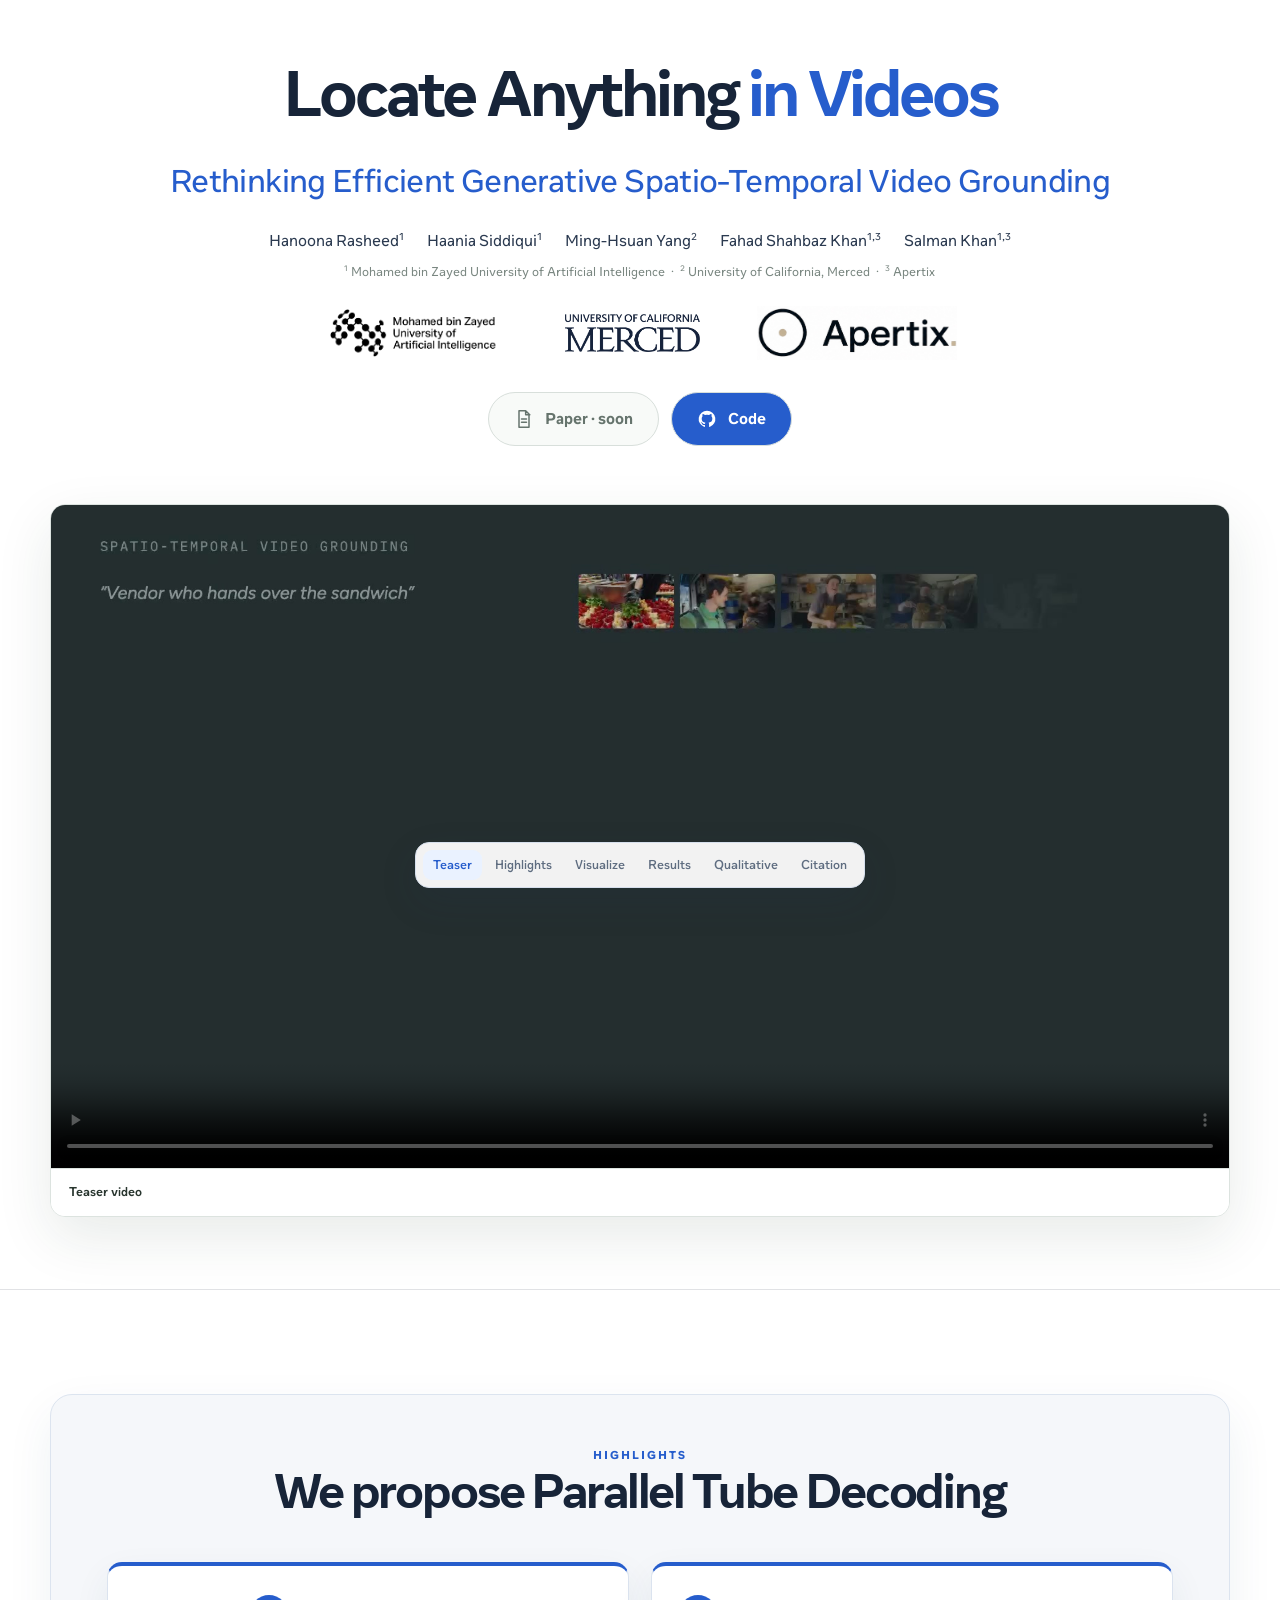
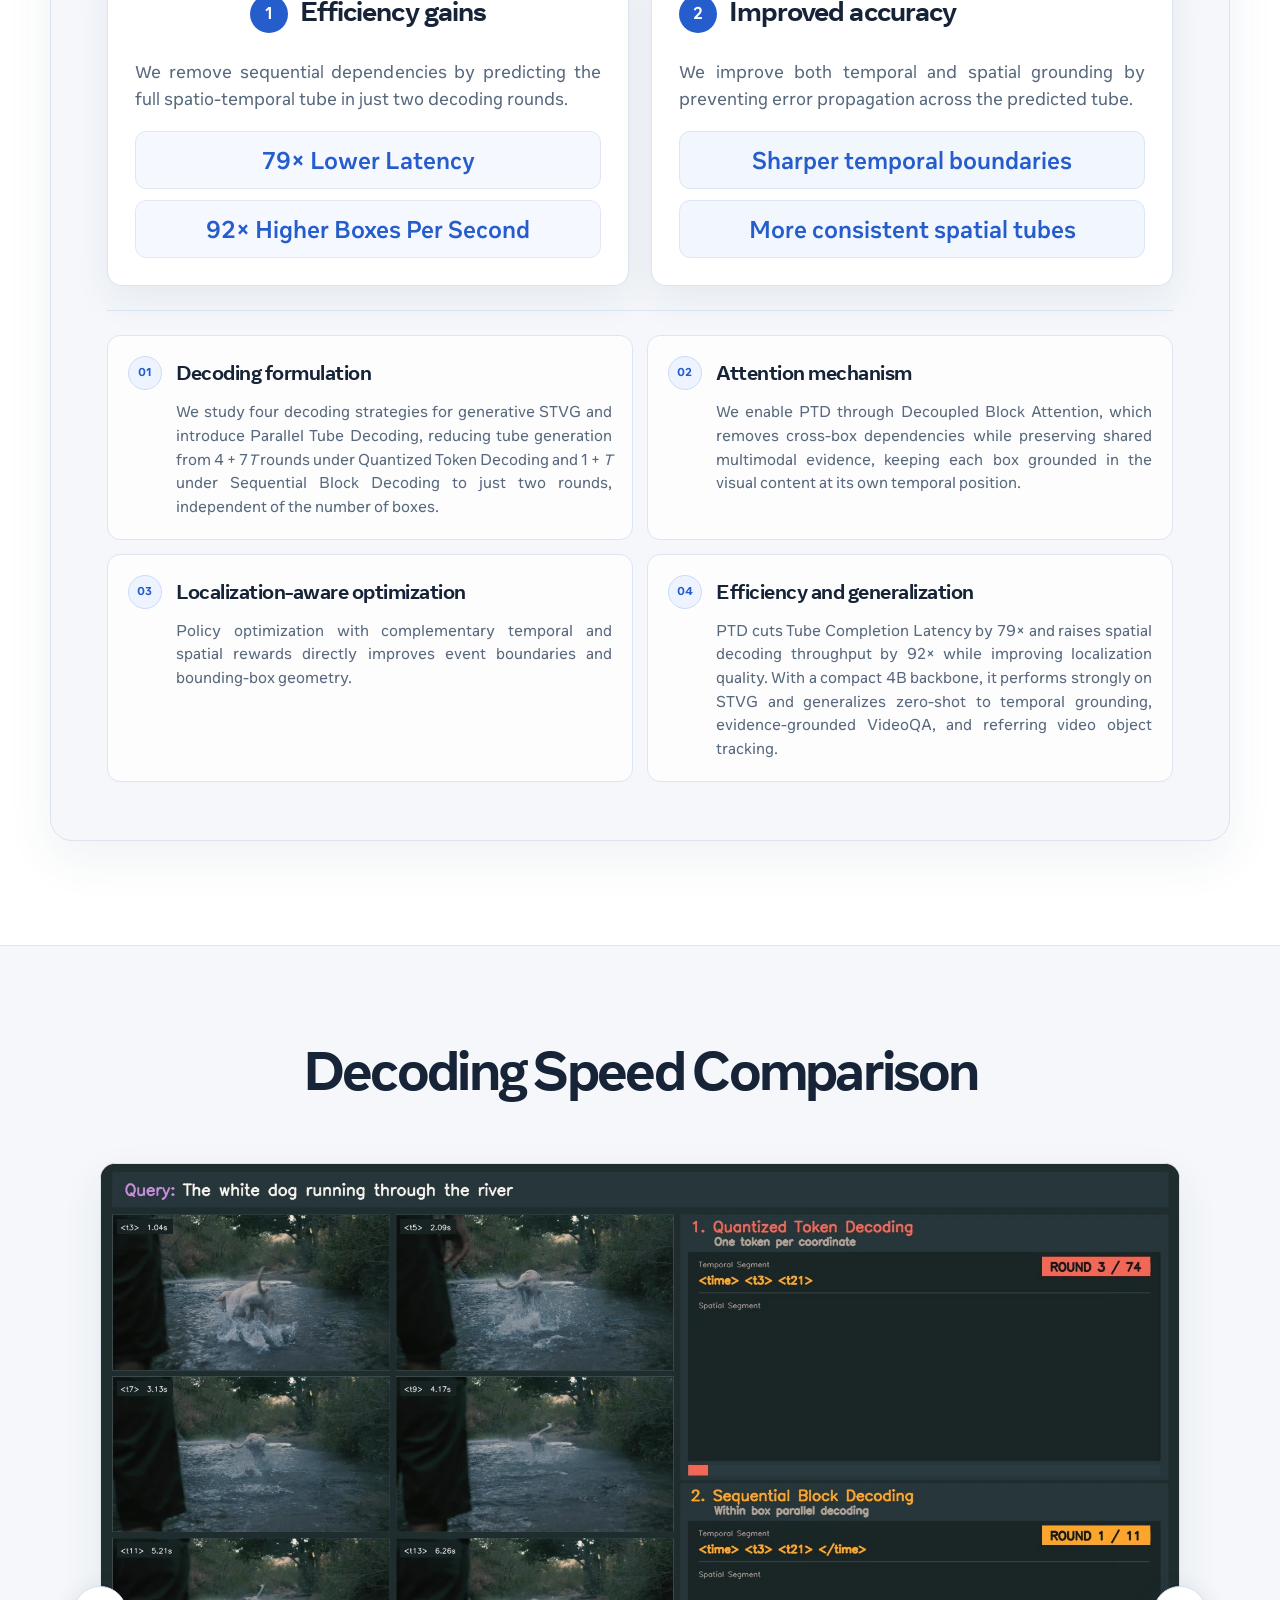
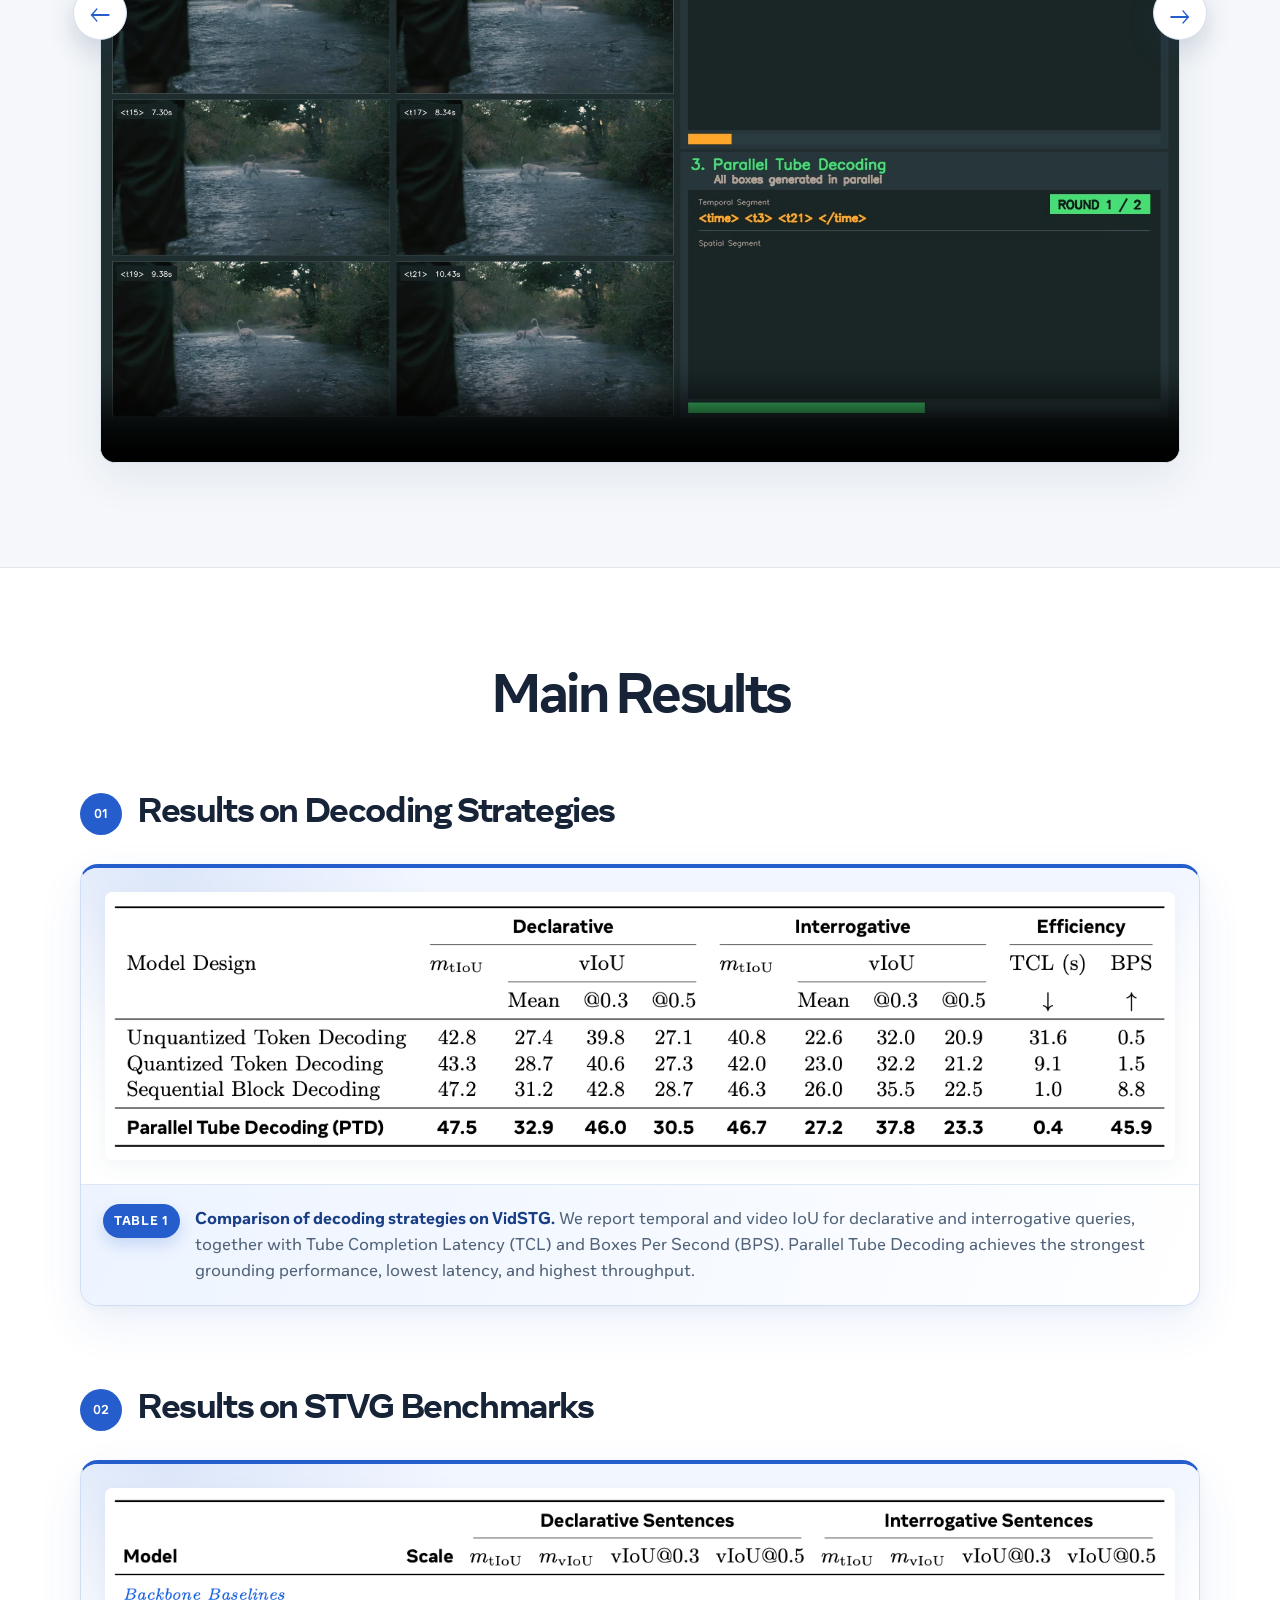
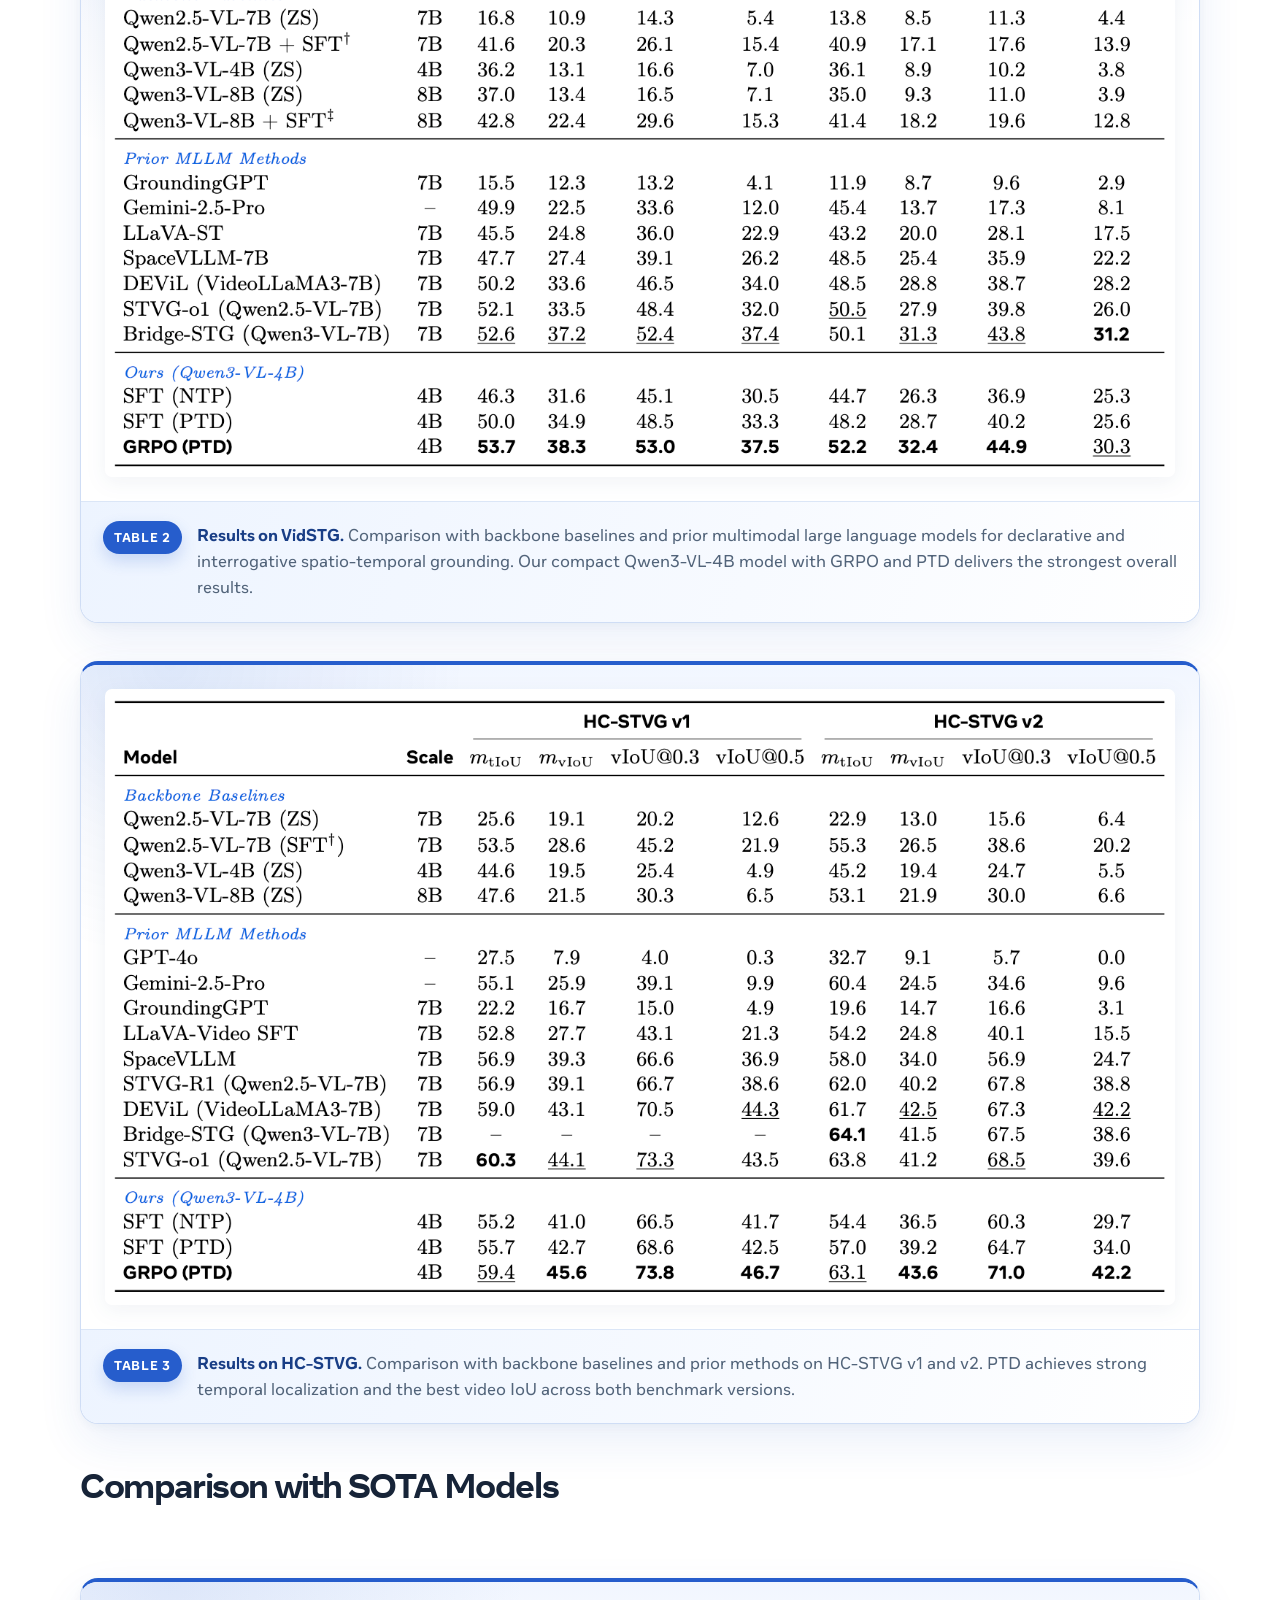
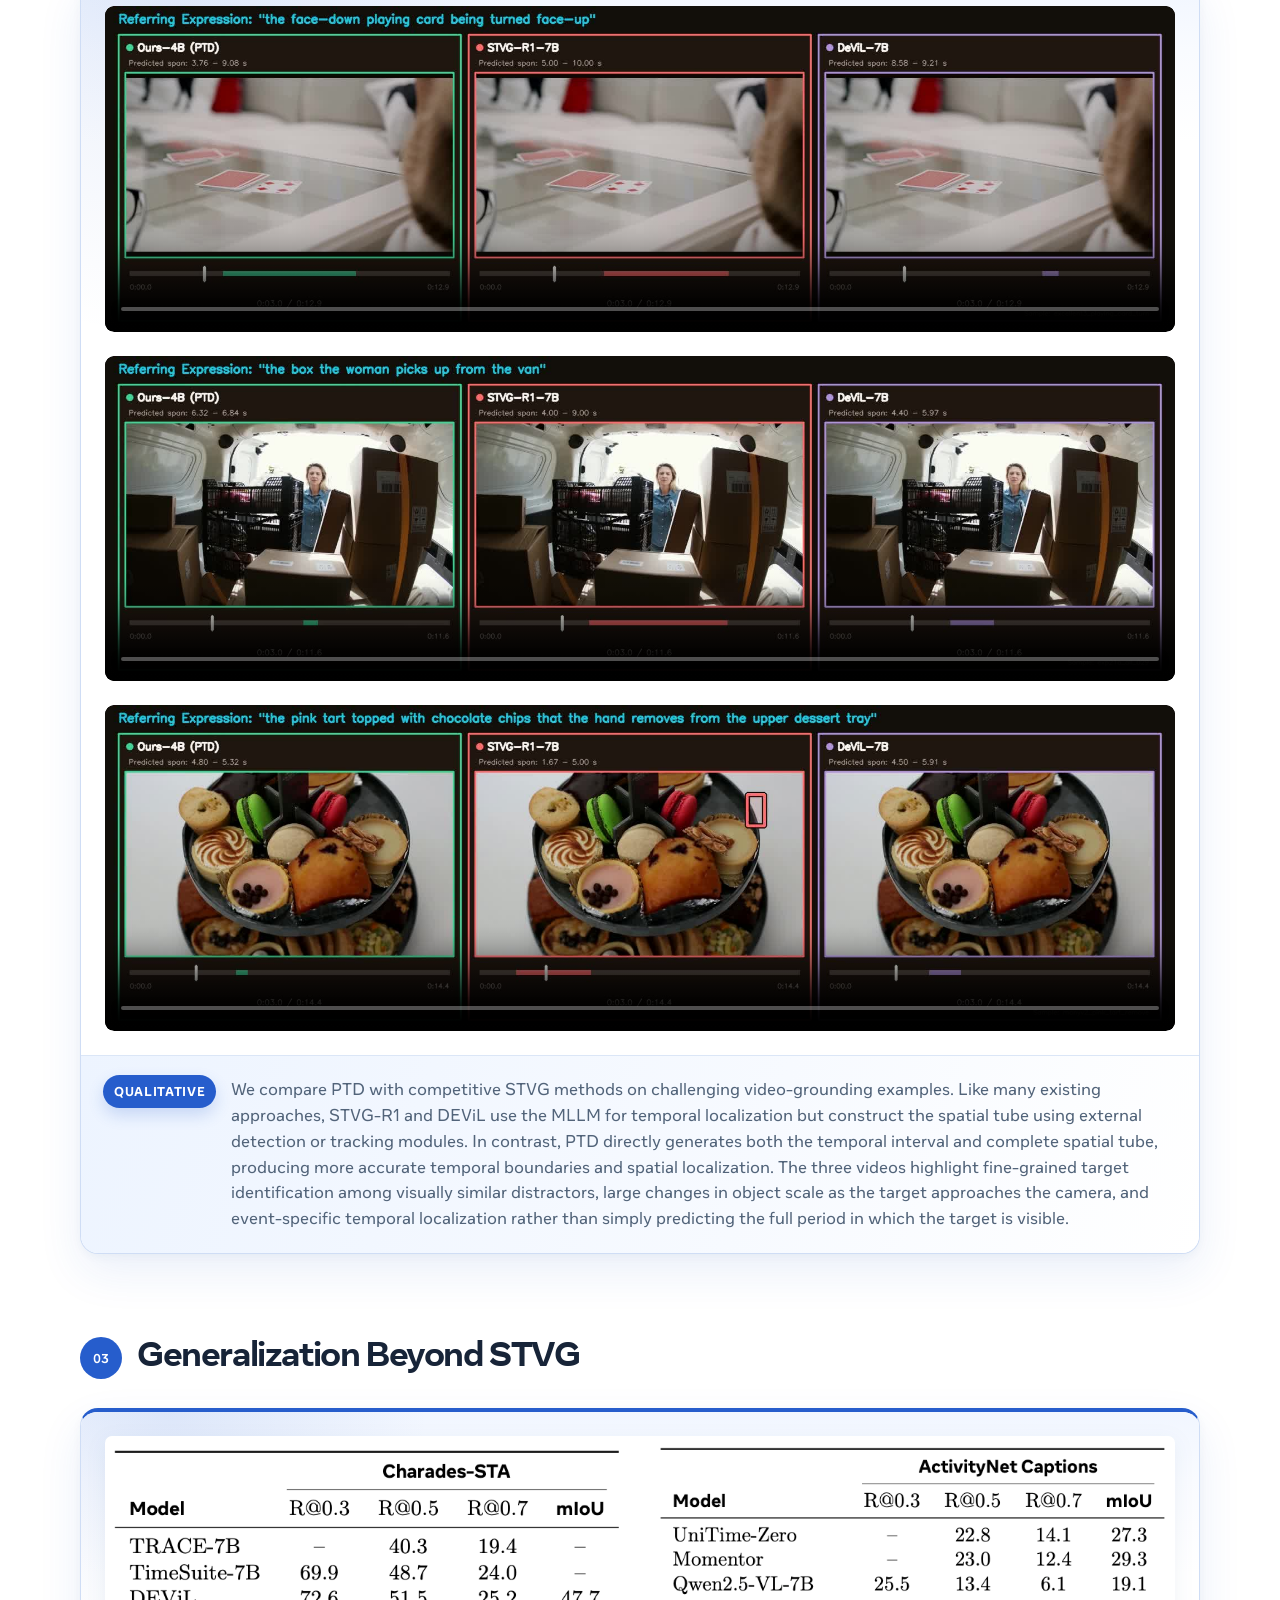
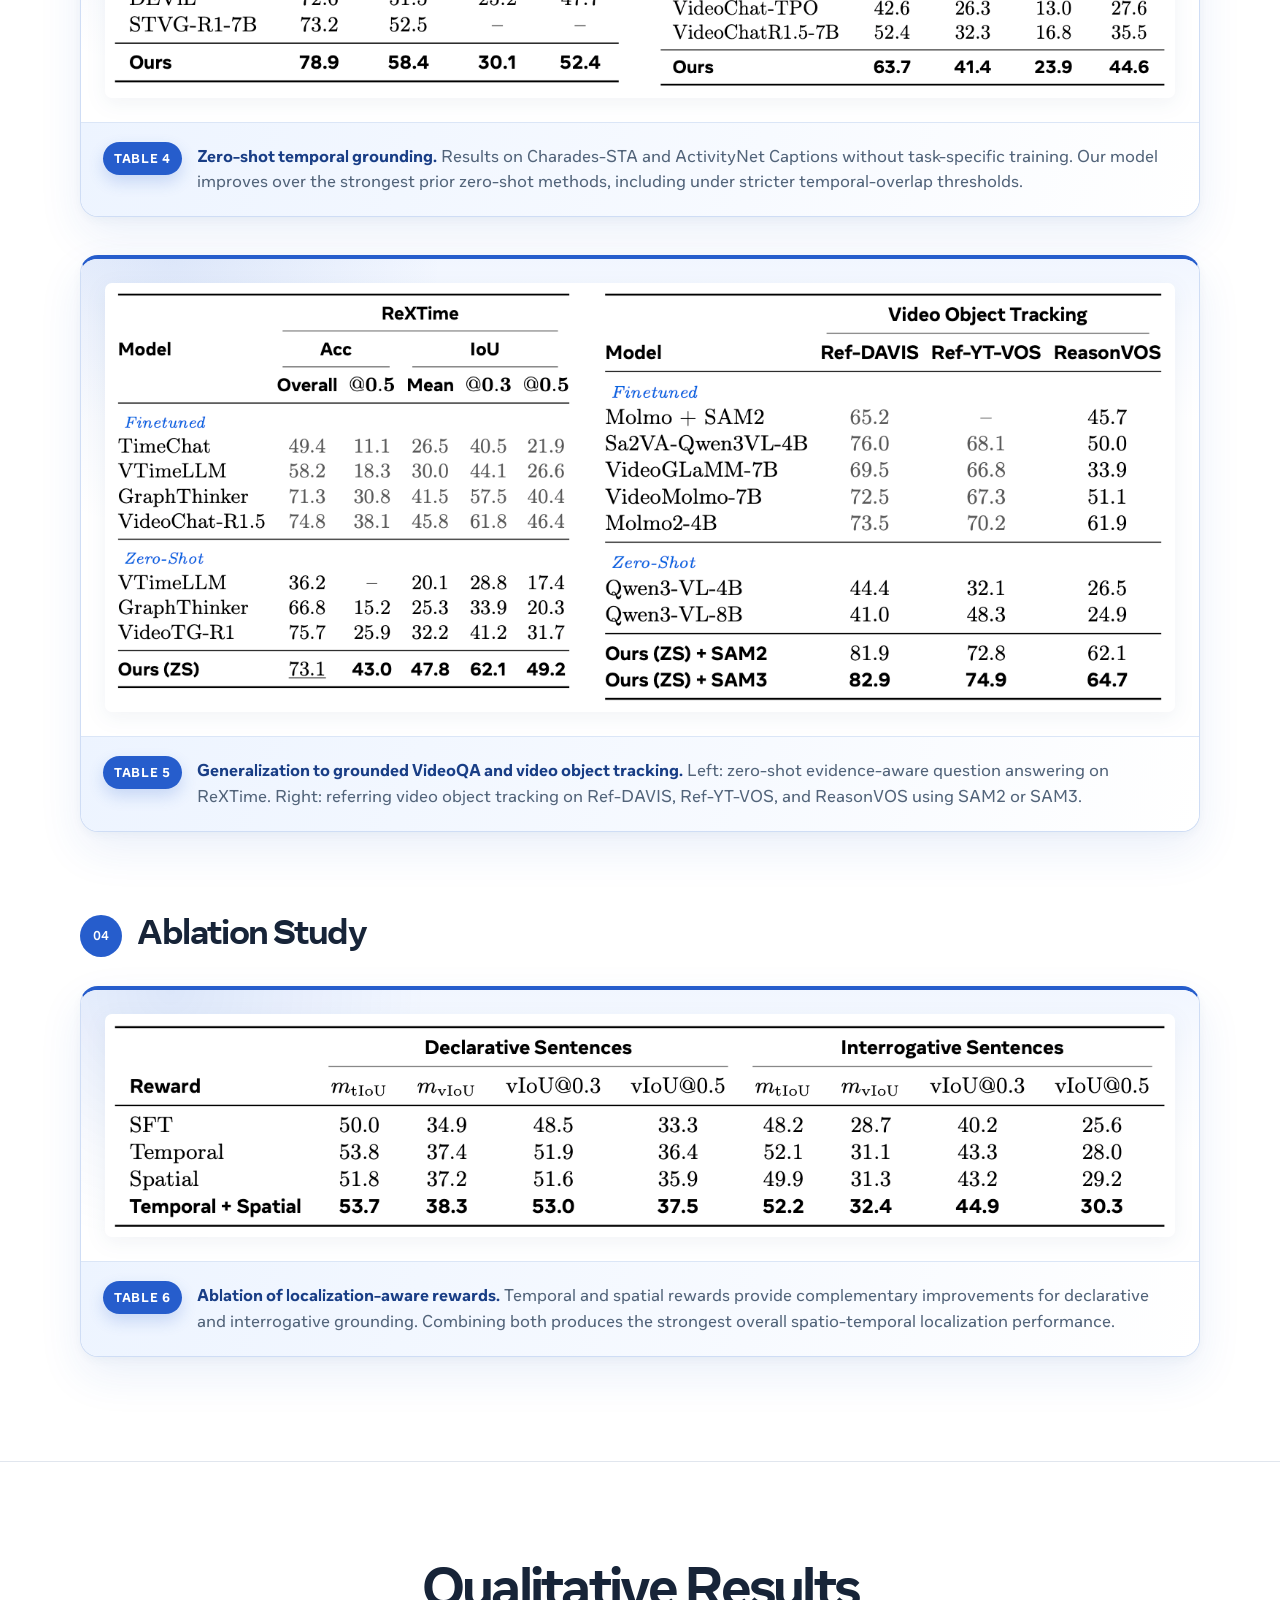
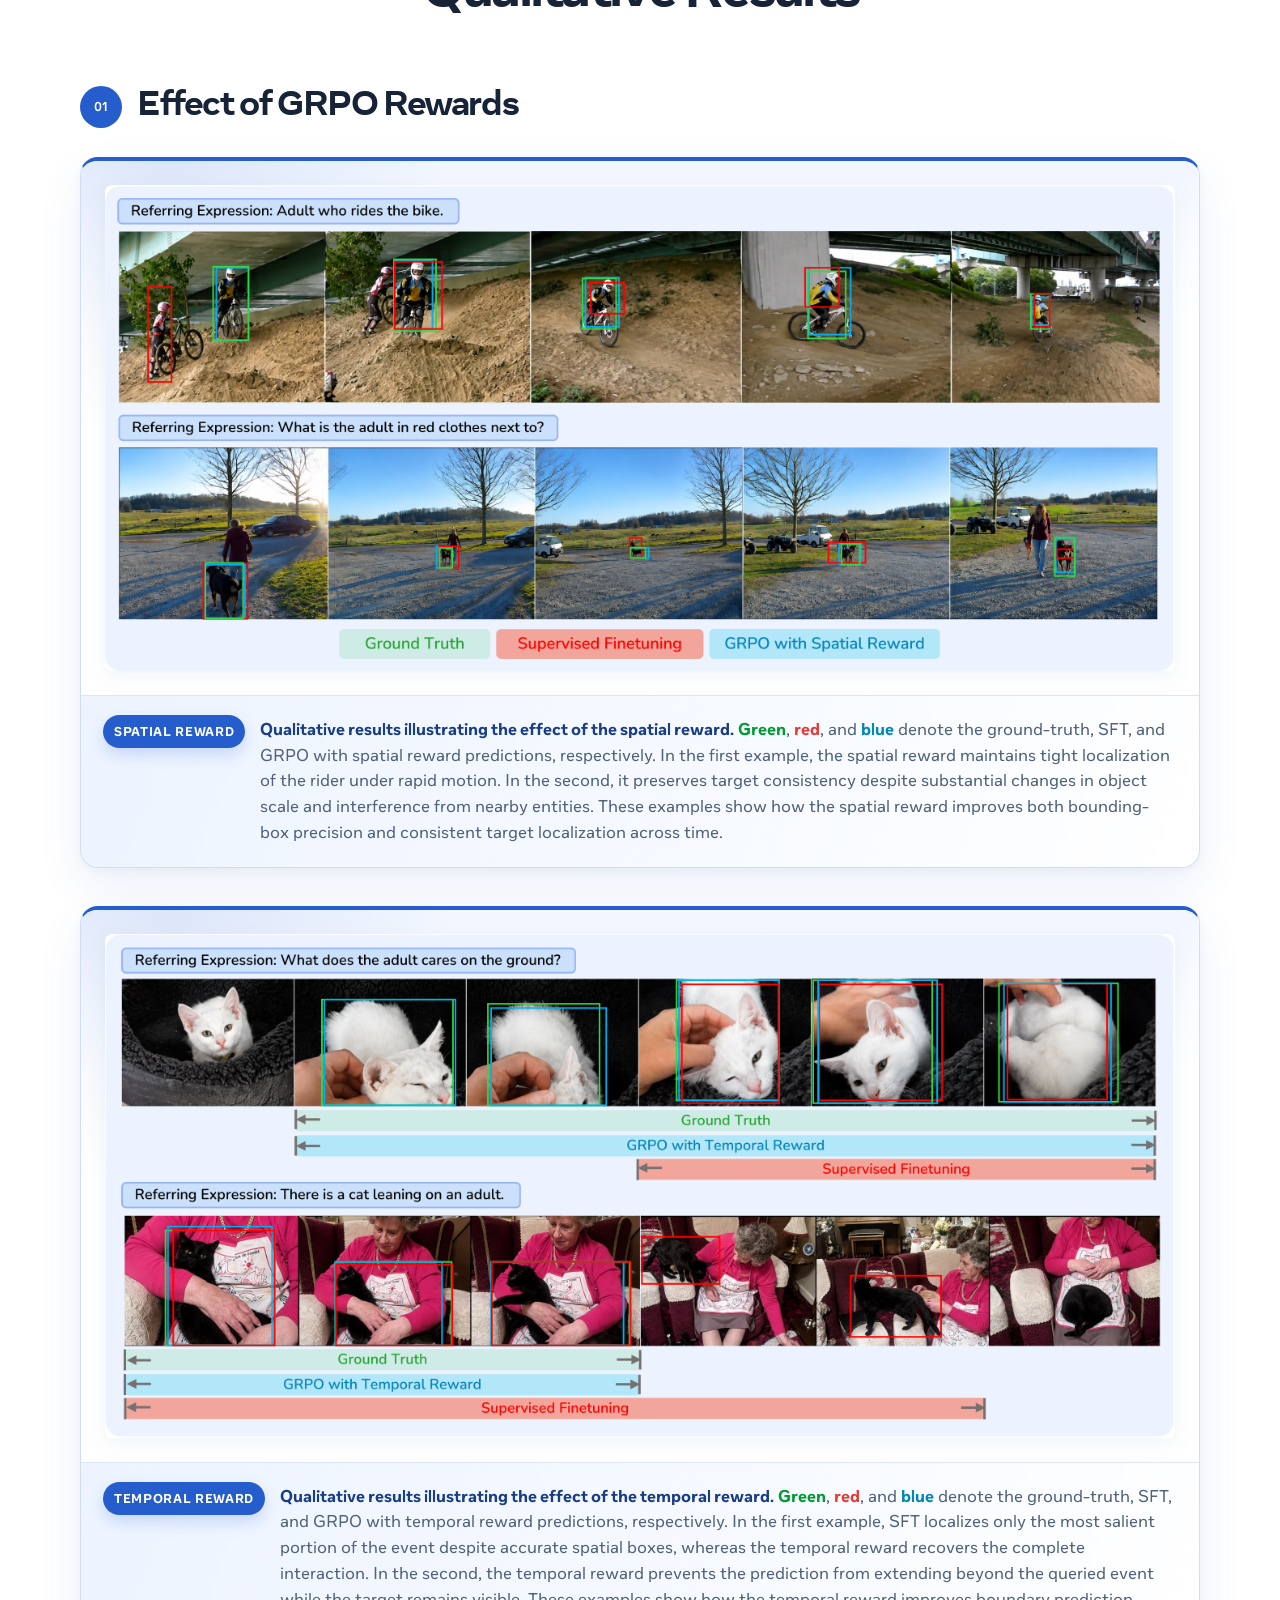
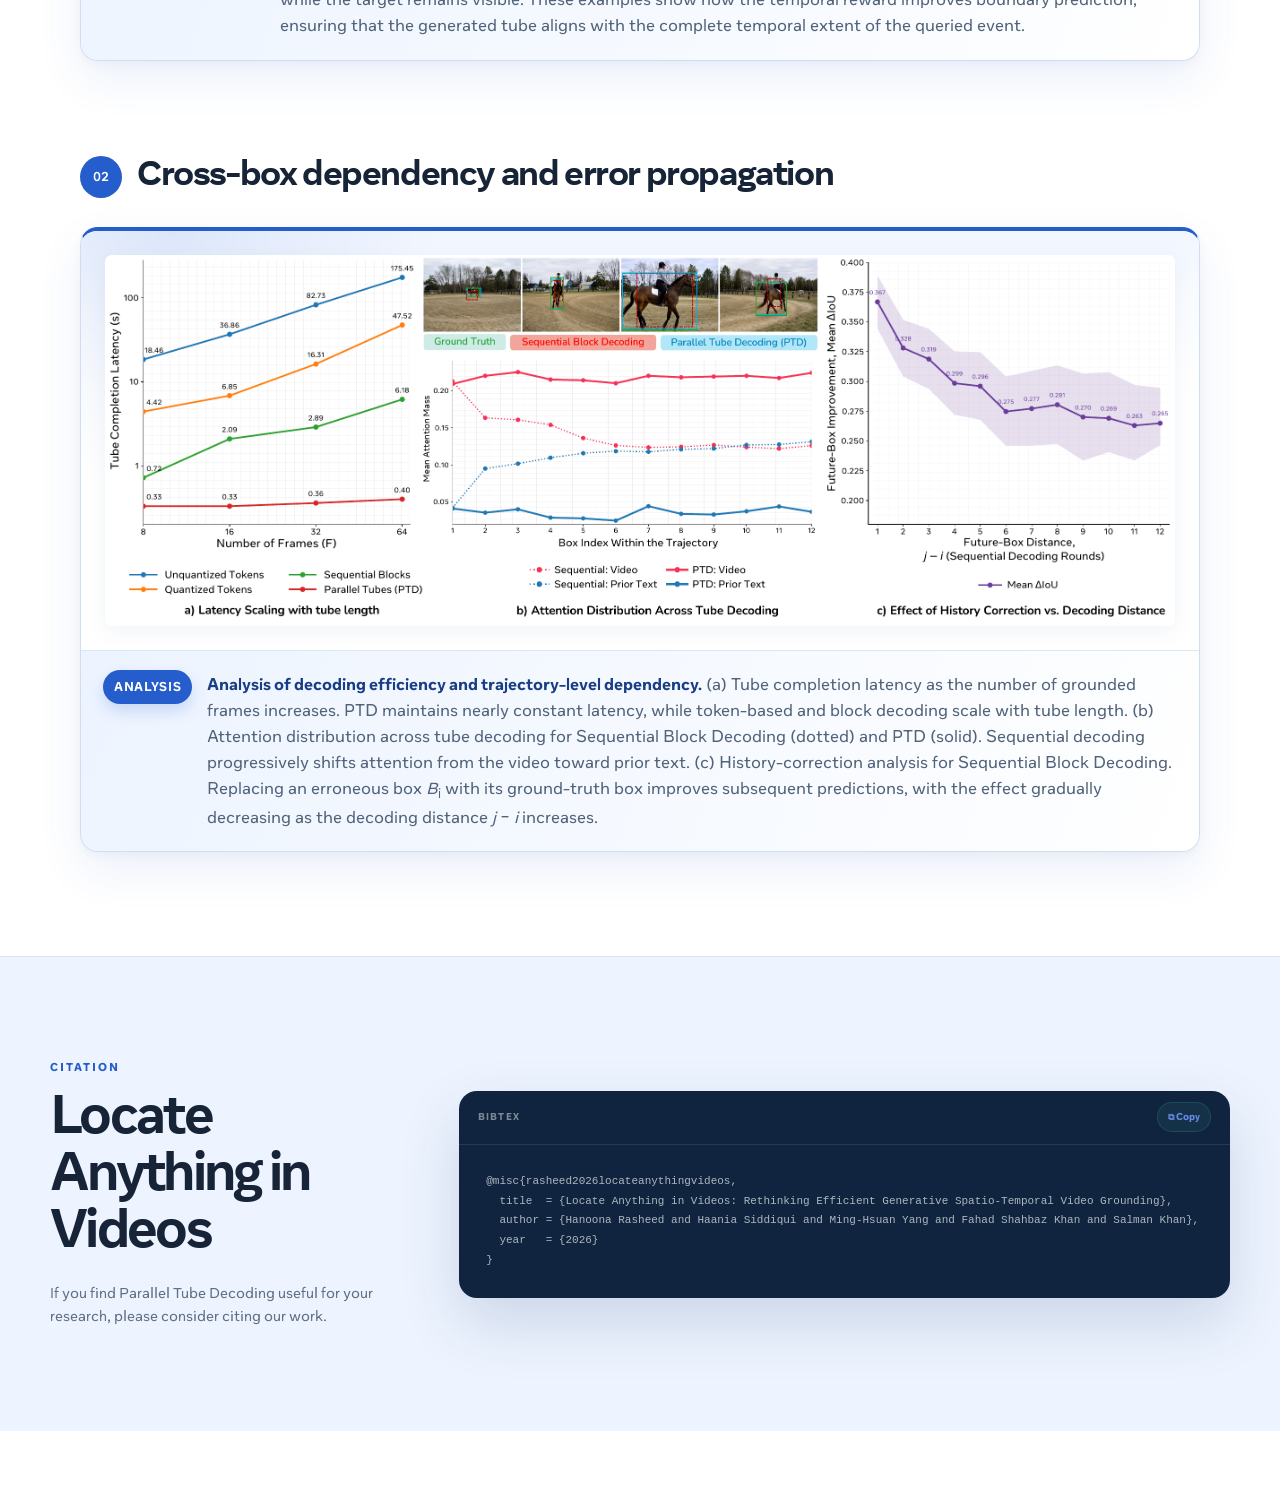
==== commit 1f984f62: "Update website media presentation" ====
--- a/index.html
+++ b/index.html
@@ -50,7 +50,7 @@
               <img class="affiliation-logo affiliation-logo-uc-merced" src="assets/affiliations/170824_merced_logo_masonserif.png" width="479" height="135" alt="Affiliation 2: University of California, Merced">
             </a>
             <a class="affiliation-logo-link" href="https://apertix.tech/" target="_blank" rel="noreferrer" aria-label="Visit the Apertix website">
-              <img class="affiliation-logo affiliation-logo-apertix" src="assets/affiliations/apertix.png" width="2172" height="724" alt="Affiliation 3: Apertix">
+              <img class="affiliation-logo affiliation-logo-apertix" src="assets/affiliations/apertix_logo.jpeg" width="995" height="269" alt="Affiliation 3: Apertix">
             </a>
           </div>
 
@@ -166,9 +166,18 @@
 
           <div class="speed-carousel-viewport">
             <div class="speed-carousel-track" data-speed-track>
-              <article class="speed-video-card speed-slide" data-speed-slide data-speed-name="Clock">
+              <article class="speed-video-card speed-slide" data-speed-slide data-speed-name="Dog by the river">
                 <div class="speed-video-shell">
-                  <video controls muted loop playsinline preload="metadata" poster="assets/posters/speed-clock.jpg?v=20260827-2022">
+                  <video controls muted loop playsinline preload="metadata" poster="assets/posters/speed-dog-river.jpg?v=20260827-2022">
+                    <source src="assets/speed-dog-river.mp4?v=20260827-2022" type="video/mp4">
+                    Your browser does not support embedded video.
+                  </video>
+                </div>
+              </article>
+
+              <article class="speed-video-card speed-slide" data-speed-slide data-speed-name="Clock" aria-hidden="true">
+                <div class="speed-video-shell">
+                  <video controls muted loop playsinline preload="metadata" poster="assets/posters/speed-clock.jpg?v=20260827-2022" tabindex="-1">
                     <source src="assets/speed-clock.mp4?v=20260827-2022" type="video/mp4">
                     Your browser does not support embedded video.
                   </video>
@@ -179,15 +188,6 @@
                 <div class="speed-video-shell">
                   <video controls muted loop playsinline preload="metadata" poster="assets/posters/speed-apple.jpg?v=20260827-2022" tabindex="-1">
                     <source src="assets/speed-apple.mp4?v=20260827-2022" type="video/mp4">
-                    Your browser does not support embedded video.
-                  </video>
-                </div>
-              </article>
-
-              <article class="speed-video-card speed-slide" data-speed-slide data-speed-name="Dog by the river" aria-hidden="true">
-                <div class="speed-video-shell">
-                  <video controls muted loop playsinline preload="metadata" poster="assets/posters/speed-dog-river.jpg?v=20260827-2022" tabindex="-1">
-                    <source src="assets/speed-dog-river.mp4?v=20260827-2022" type="video/mp4">
                     Your browser does not support embedded video.
                   </video>
                 </div>
@@ -252,6 +252,47 @@
                 <p><strong>Results on HC-STVG.</strong> Comparison with backbone baselines and prior methods on HC-STVG v1 and v2. PTD achieves strong temporal localization and the best video IoU across both benchmark versions.</p>
               </figcaption>
             </figure>
+
+            <div class="results-group-heading">
+              <h3>Comparison with SOTA Models</h3>
+            </div>
+
+            <figure class="paper-table-card sota-video-card">
+              <div class="paper-table-image-wrap">
+                <div class="video-stack">
+                  <article class="video-example">
+                    <div class="video-shell">
+                      <video controls muted loop playsinline preload="metadata" poster="assets/posters/card.jpg">
+                        <source src="assets/card.mp4" type="video/mp4">
+                        Your browser does not support embedded video.
+                      </video>
+                    </div>
+                  </article>
+
+                  <article class="video-example">
+                    <div class="video-shell">
+                      <video controls muted loop playsinline preload="metadata" poster="assets/posters/van.jpg">
+                        <source src="assets/van.mp4" type="video/mp4">
+                        Your browser does not support embedded video.
+                      </video>
+                    </div>
+                  </article>
+
+                  <article class="video-example">
+                    <div class="video-shell">
+                      <video controls muted loop playsinline preload="metadata" poster="assets/posters/tart.jpg">
+                        <source src="assets/tart.mp4" type="video/mp4">
+                        Your browser does not support embedded video.
+                      </video>
+                    </div>
+                  </article>
+                </div>
+              </div>
+              <figcaption>
+                <span class="paper-table-number">Qualitative</span>
+                <p>We compare PTD with competitive STVG methods on challenging video-grounding examples. Like many existing approaches, STVG-R1 and DEViL use the MLLM for temporal localization but construct the spatial tube using external detection or tracking modules. In contrast, PTD directly generates both the temporal interval and complete spatial tube, producing more accurate temporal boundaries and spatial localization. The three videos highlight fine-grained target identification among visually similar distractors, large changes in object scale as the target approaches the camera, and event-specific temporal localization rather than simply predicting the full period in which the target is visible.</p>
+              </figcaption>
+            </figure>
           </div>
         </div>
 
@@ -312,79 +353,35 @@
         <div class="qualitative-results-group">
           <div class="results-group-heading reveal">
             <span>01</span>
-            <h3>Comparison with SOTA Models</h3>
-          </div>
-
-          <figure class="paper-table-card sota-video-card reveal">
-            <div class="paper-table-image-wrap">
-              <div class="video-stack">
-                <article class="video-example">
-                  <div class="video-shell">
-                    <video controls muted loop playsinline preload="metadata" poster="assets/posters/card.jpg">
-                      <source src="assets/card.mp4" type="video/mp4">
-                      Your browser does not support embedded video.
-                    </video>
-                  </div>
-                </article>
-
-                <article class="video-example">
-                  <div class="video-shell">
-                    <video controls muted loop playsinline preload="metadata" poster="assets/posters/van.jpg">
-                      <source src="assets/van.mp4" type="video/mp4">
-                      Your browser does not support embedded video.
-                    </video>
-                  </div>
-                </article>
-
-                <article class="video-example">
-                  <div class="video-shell">
-                    <video controls muted loop playsinline preload="metadata" poster="assets/posters/tart.jpg">
-                      <source src="assets/tart.mp4" type="video/mp4">
-                      Your browser does not support embedded video.
-                    </video>
-                  </div>
-                </article>
-              </div>
-            </div>
-            <figcaption>
-              <span class="paper-table-number">Qualitative</span>
-              <p>We compare PTD with competitive STVG methods on challenging video-grounding examples. Like many existing approaches, STVG-R1 and DEViL use the MLLM for temporal localization but construct the spatial tube using external detection or tracking modules. In contrast, PTD directly generates both the temporal interval and complete spatial tube, producing more accurate temporal boundaries and spatial localization. The three videos highlight fine-grained target identification among visually similar distractors, large changes in object scale as the target approaches the camera, and event-specific temporal localization rather than simply predicting the full period in which the target is visible.</p>
-            </figcaption>
-          </figure>
+            <h3>Effect of GRPO Rewards</h3>
+          </div>
+
+          <div class="reward-figure-stack reveal">
+            <figure class="paper-table-card paper-reward-figure">
+              <div class="paper-table-image-wrap">
+                <img src="assets/figures/sft_vs_spatial_reward.png" width="1322" height="600" alt="Qualitative comparison of supervised fine-tuning and GRPO with spatial reward on two video grounding examples" loading="lazy" decoding="async">
+              </div>
+              <figcaption>
+                <span class="paper-table-number">Spatial Reward</span>
+                <p><strong>Qualitative results illustrating the effect of the spatial reward.</strong> <span class="caption-green">Green</span>, <span class="caption-red">red</span>, and <span class="caption-blue">blue</span> denote the ground-truth, SFT, and GRPO with spatial reward predictions, respectively. In the first example, the spatial reward maintains tight localization of the rider under rapid motion. In the second, it preserves target consistency despite substantial changes in object scale and interference from nearby entities. These examples show how the spatial reward improves both bounding-box precision and consistent target localization across time.</p>
+              </figcaption>
+            </figure>
+
+            <figure class="paper-table-card paper-reward-figure">
+              <div class="paper-table-image-wrap">
+                <img src="assets/figures/sft_vs_temporal_reward.png" width="1322" height="622" alt="Qualitative comparison of supervised fine-tuning and GRPO with temporal reward on two video grounding examples" loading="lazy" decoding="async">
+              </div>
+              <figcaption>
+                <span class="paper-table-number">Temporal Reward</span>
+                <p><strong>Qualitative results illustrating the effect of the temporal reward.</strong> <span class="caption-green">Green</span>, <span class="caption-red">red</span>, and <span class="caption-blue">blue</span> denote the ground-truth, SFT, and GRPO with temporal reward predictions, respectively. In the first example, SFT localizes only the most salient portion of the event despite accurate spatial boxes, whereas the temporal reward recovers the complete interaction. In the second, the temporal reward prevents the prediction from extending beyond the queried event while the target remains visible. These examples show how the temporal reward improves boundary prediction, ensuring that the generated tube aligns with the complete temporal extent of the queried event.</p>
+              </figcaption>
+            </figure>
+          </div>
         </div>
 
         <div class="qualitative-results-group">
           <div class="results-group-heading reveal">
             <span>02</span>
-            <h3>Effect of GRPO Rewards</h3>
-          </div>
-
-          <div class="reward-figure-stack reveal">
-            <figure class="paper-table-card paper-reward-figure">
-              <div class="paper-table-image-wrap">
-                <img src="assets/figures/sft_vs_spatial_reward.png" width="1322" height="600" alt="Qualitative comparison of supervised fine-tuning and GRPO with spatial reward on two video grounding examples" loading="lazy" decoding="async">
-              </div>
-              <figcaption>
-                <span class="paper-table-number">Spatial Reward</span>
-                <p><strong>Qualitative results illustrating the effect of the spatial reward.</strong> <span class="caption-green">Green</span>, <span class="caption-red">red</span>, and <span class="caption-blue">blue</span> denote the ground-truth, SFT, and GRPO with spatial reward predictions, respectively. In the first example, the spatial reward maintains tight localization of the rider under rapid motion. In the second, it preserves target consistency despite substantial changes in object scale and interference from nearby entities. These examples show how the spatial reward improves both bounding-box precision and consistent target localization across time.</p>
-              </figcaption>
-            </figure>
-
-            <figure class="paper-table-card paper-reward-figure">
-              <div class="paper-table-image-wrap">
-                <img src="assets/figures/sft_vs_temporal_reward.png" width="1322" height="622" alt="Qualitative comparison of supervised fine-tuning and GRPO with temporal reward on two video grounding examples" loading="lazy" decoding="async">
-              </div>
-              <figcaption>
-                <span class="paper-table-number">Temporal Reward</span>
-                <p><strong>Qualitative results illustrating the effect of the temporal reward.</strong> <span class="caption-green">Green</span>, <span class="caption-red">red</span>, and <span class="caption-blue">blue</span> denote the ground-truth, SFT, and GRPO with temporal reward predictions, respectively. In the first example, SFT localizes only the most salient portion of the event despite accurate spatial boxes, whereas the temporal reward recovers the complete interaction. In the second, the temporal reward prevents the prediction from extending beyond the queried event while the target remains visible. These examples show how the temporal reward improves boundary prediction, ensuring that the generated tube aligns with the complete temporal extent of the queried event.</p>
-              </figcaption>
-            </figure>
-          </div>
-        </div>
-
-        <div class="qualitative-results-group">
-          <div class="results-group-heading reveal">
-            <span>03</span>
             <h3>Cross-box dependency and error propagation</h3>
           </div>
 
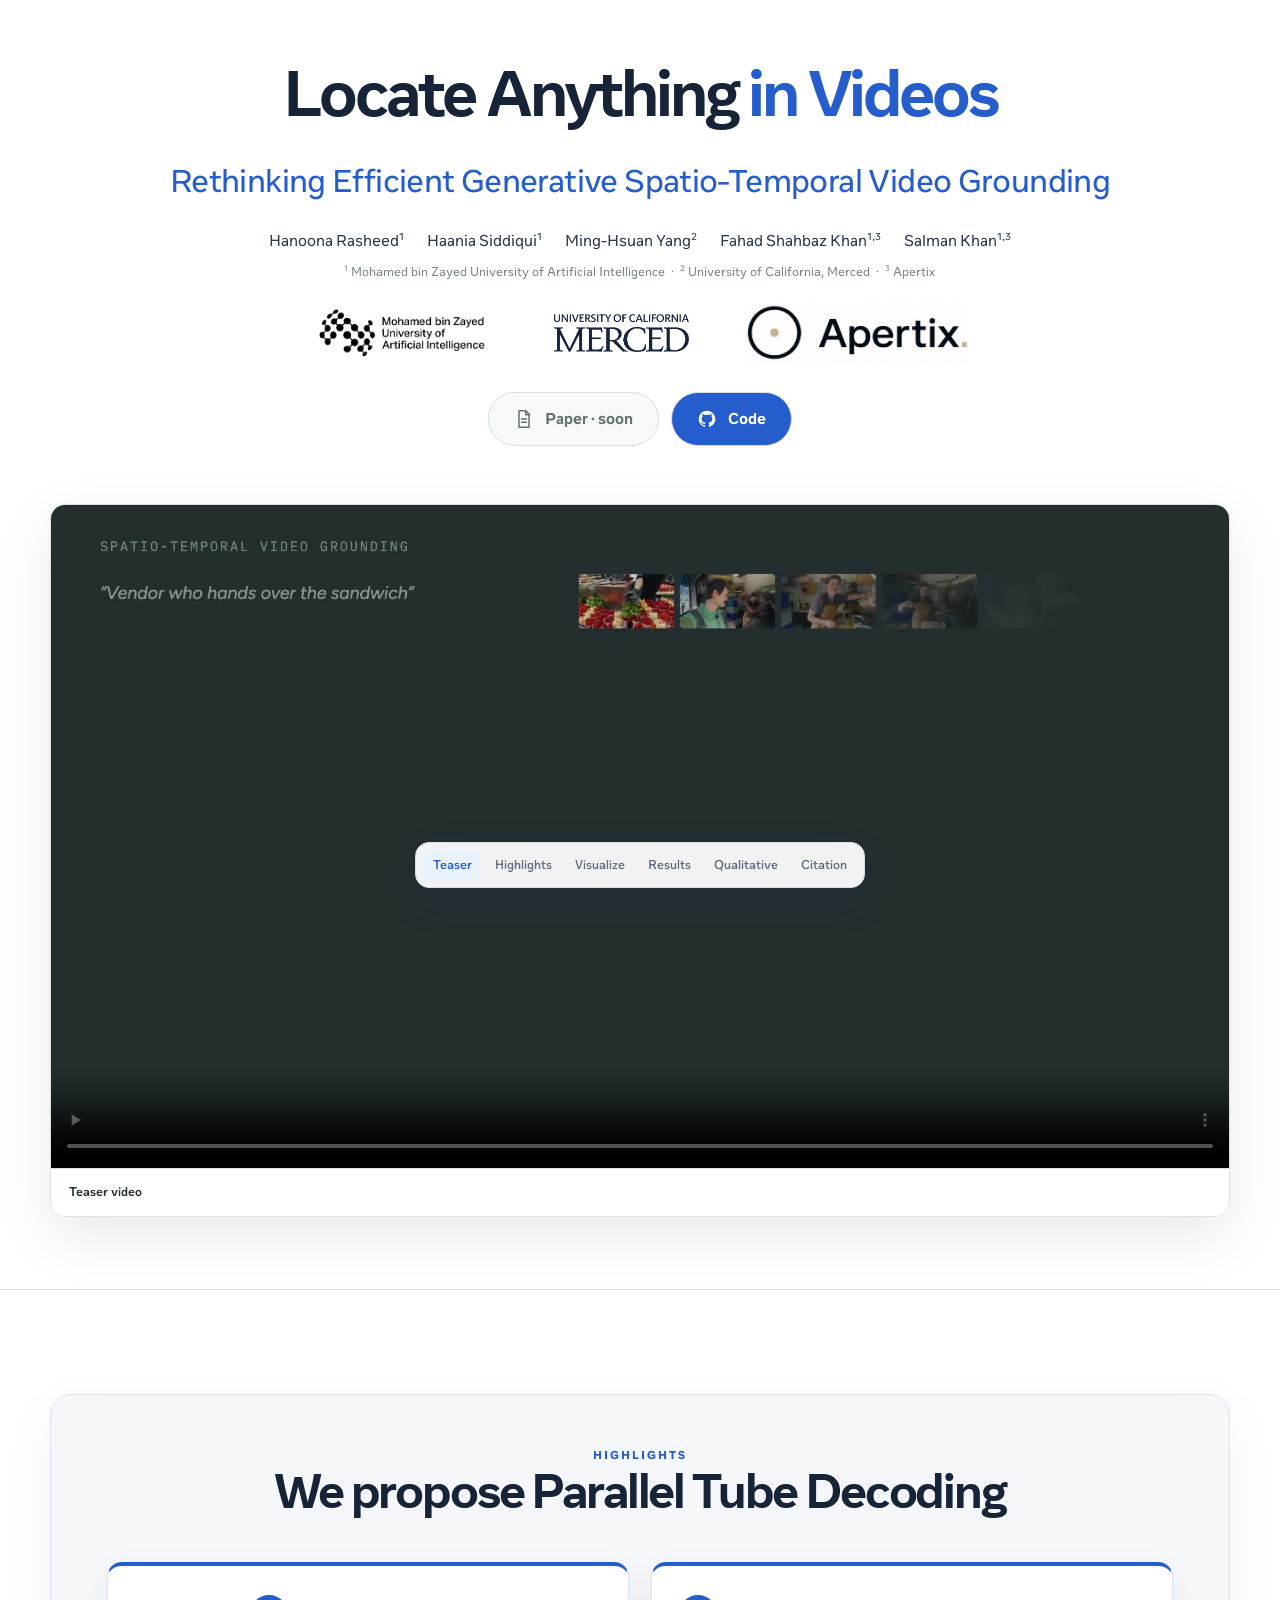
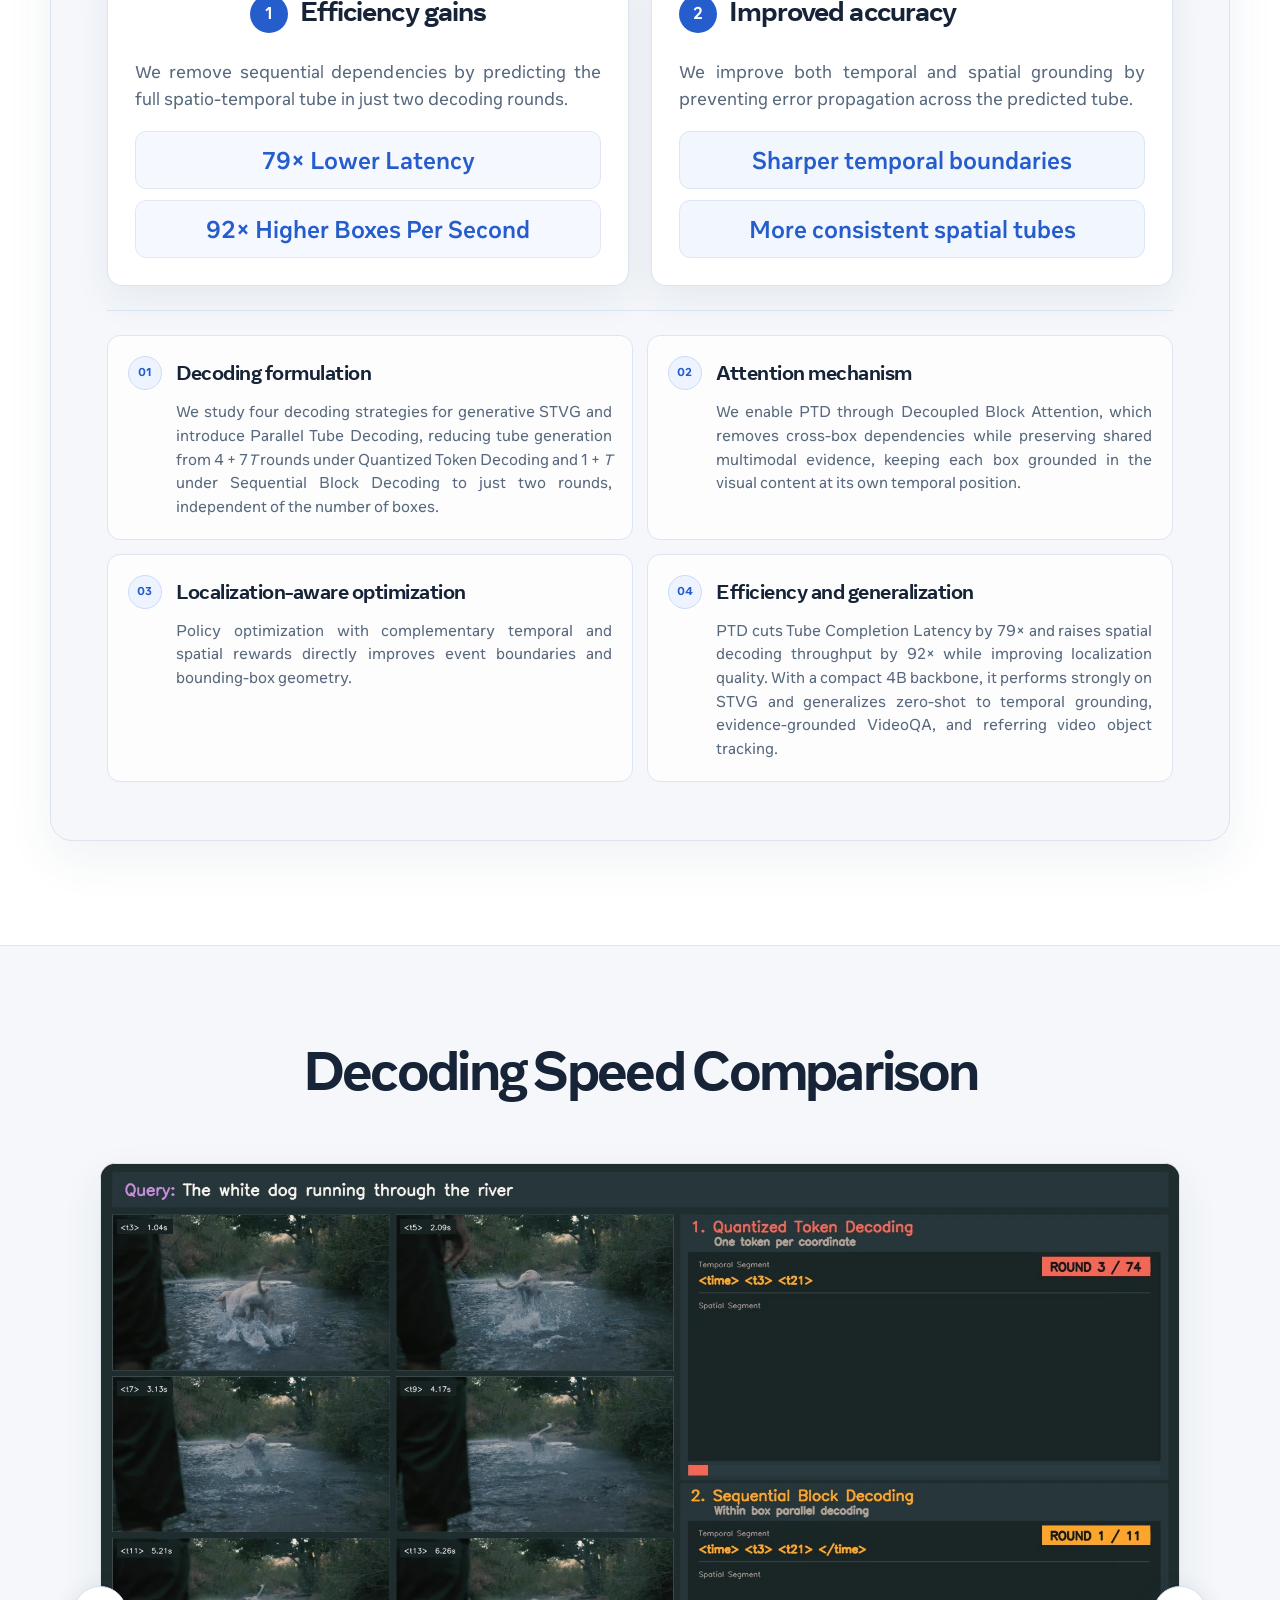
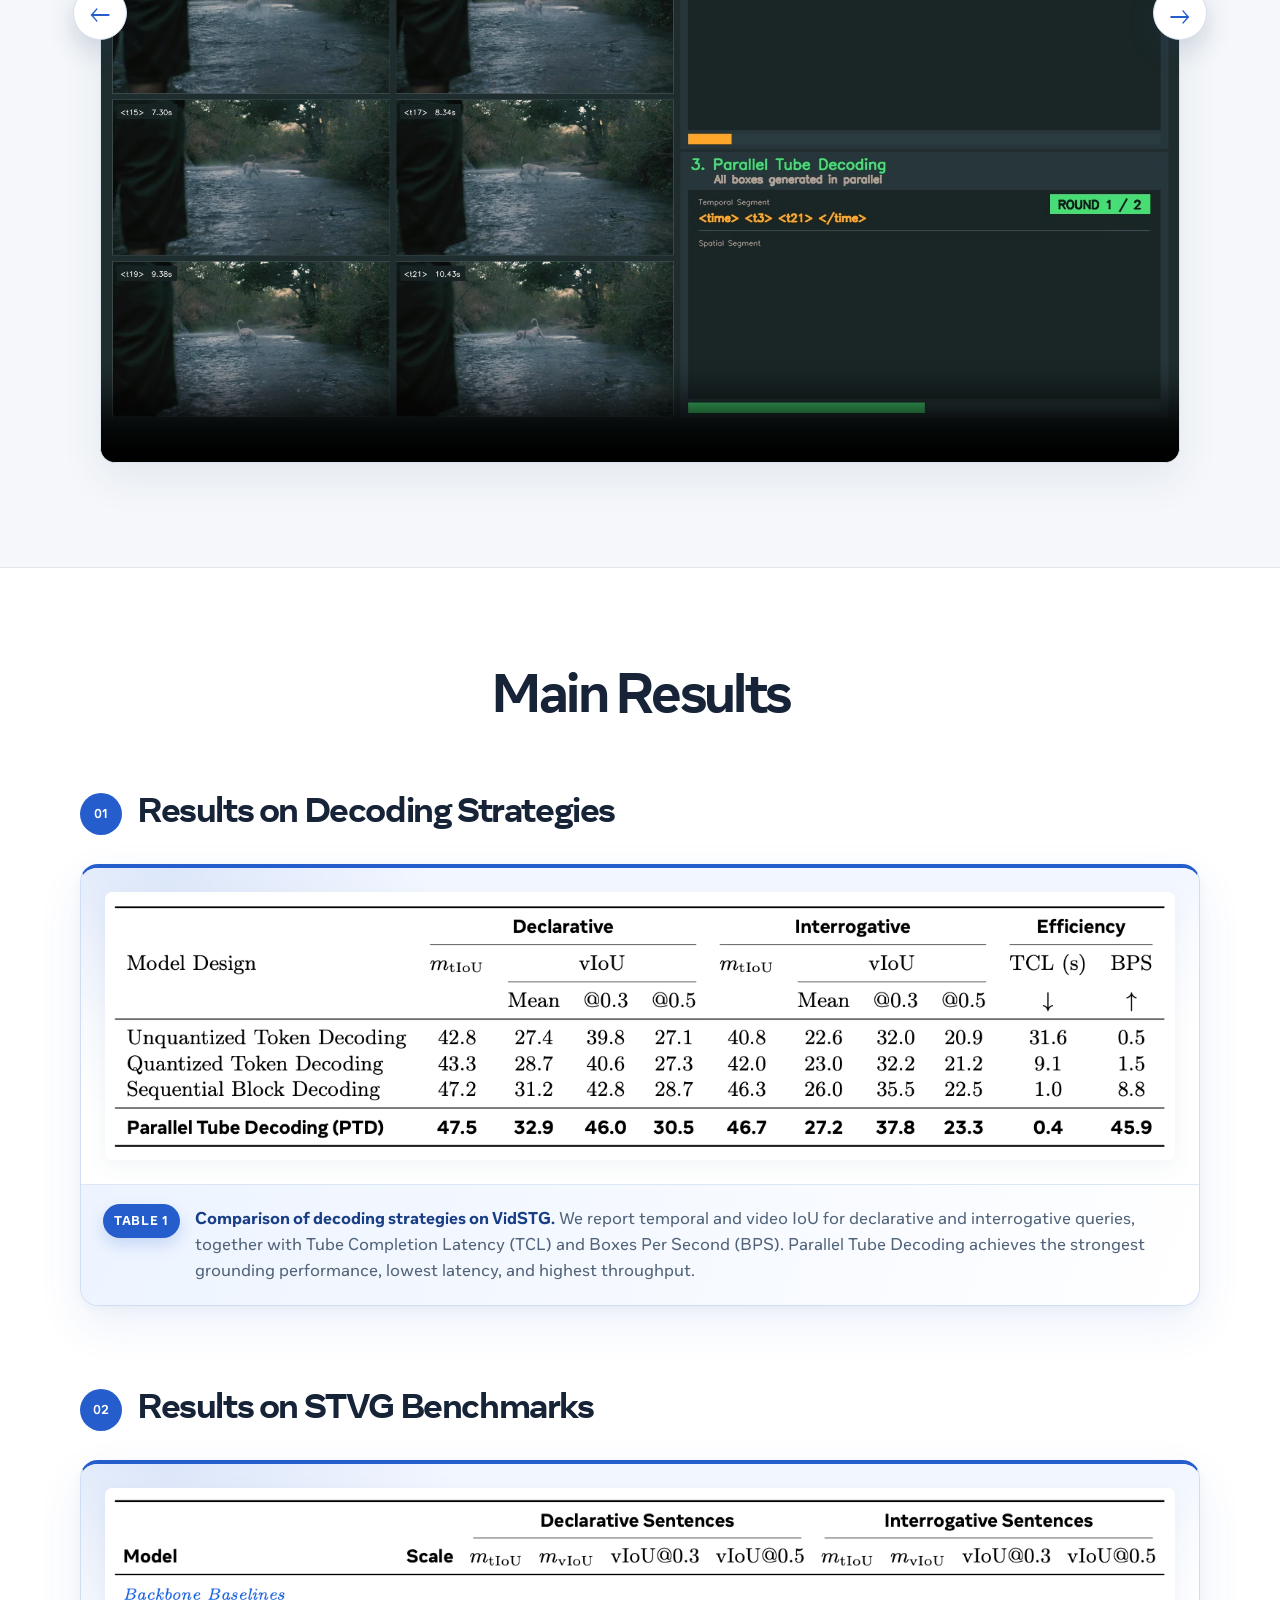
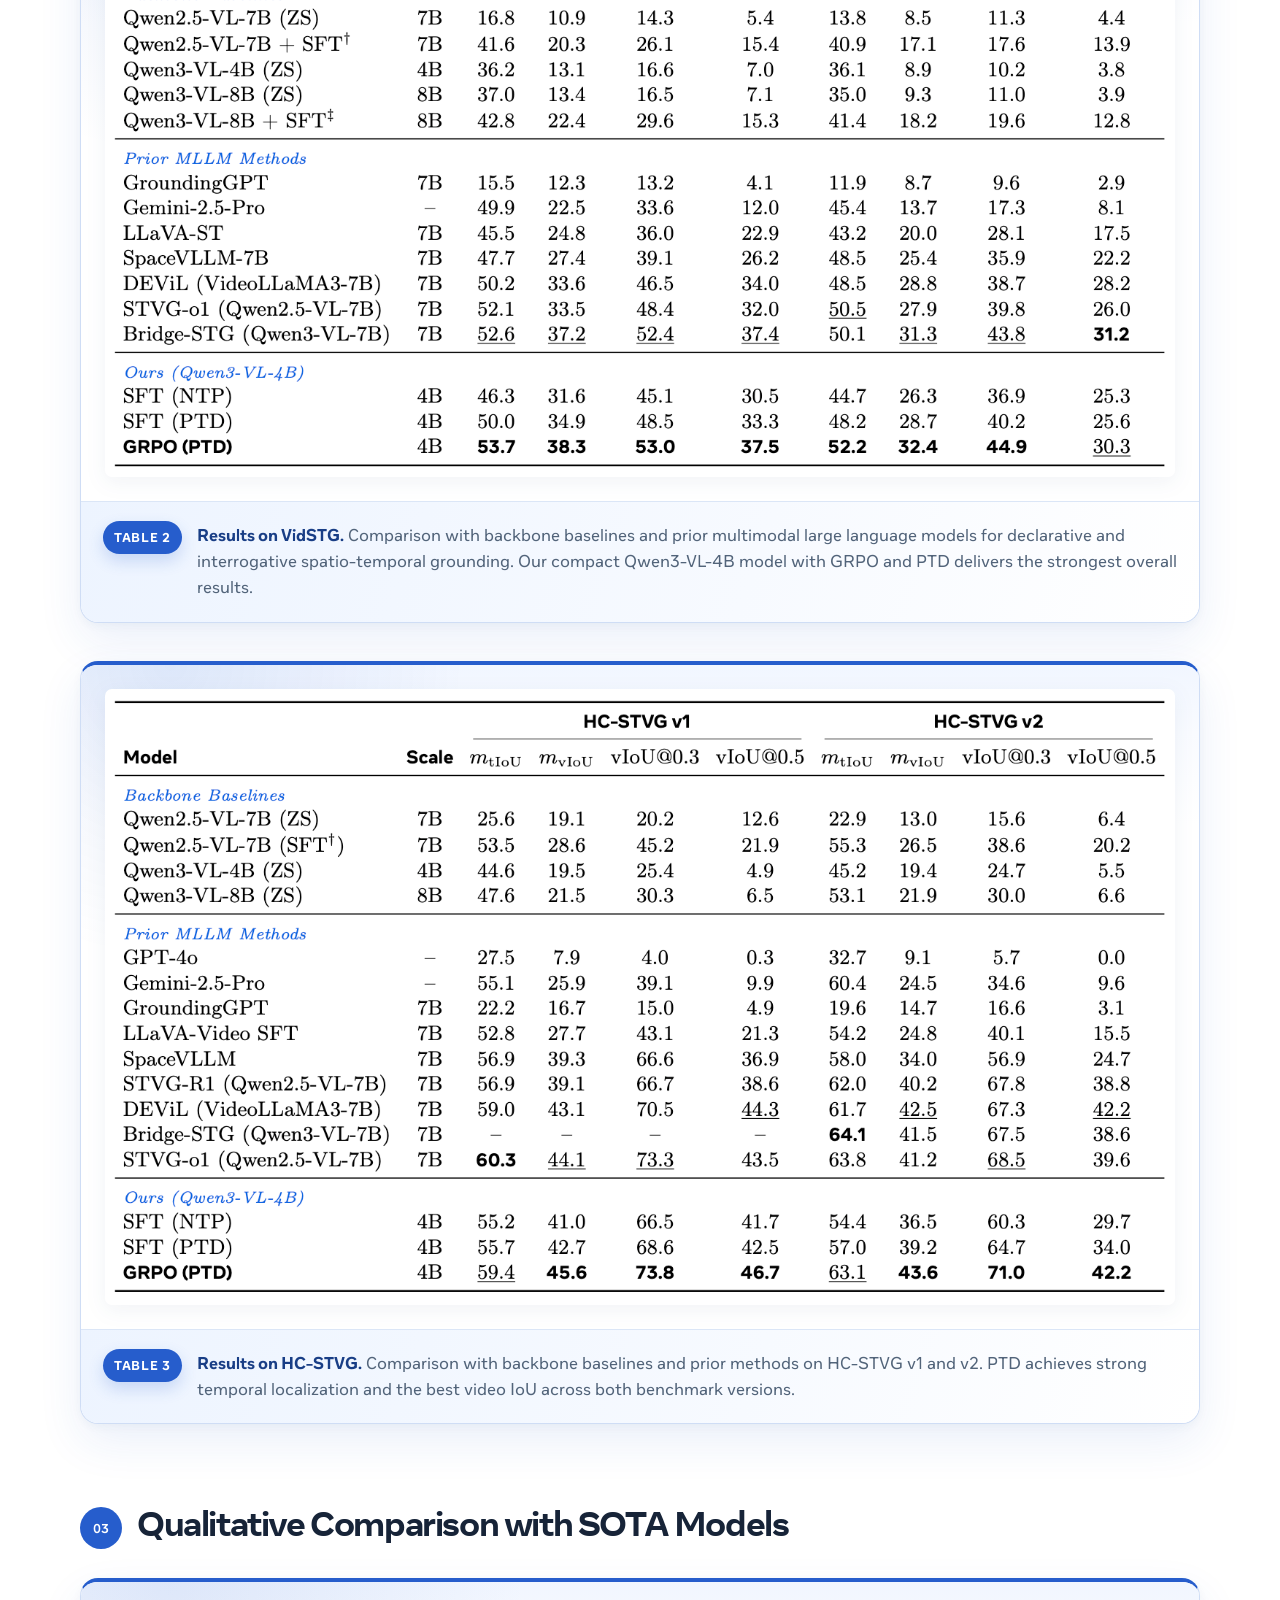
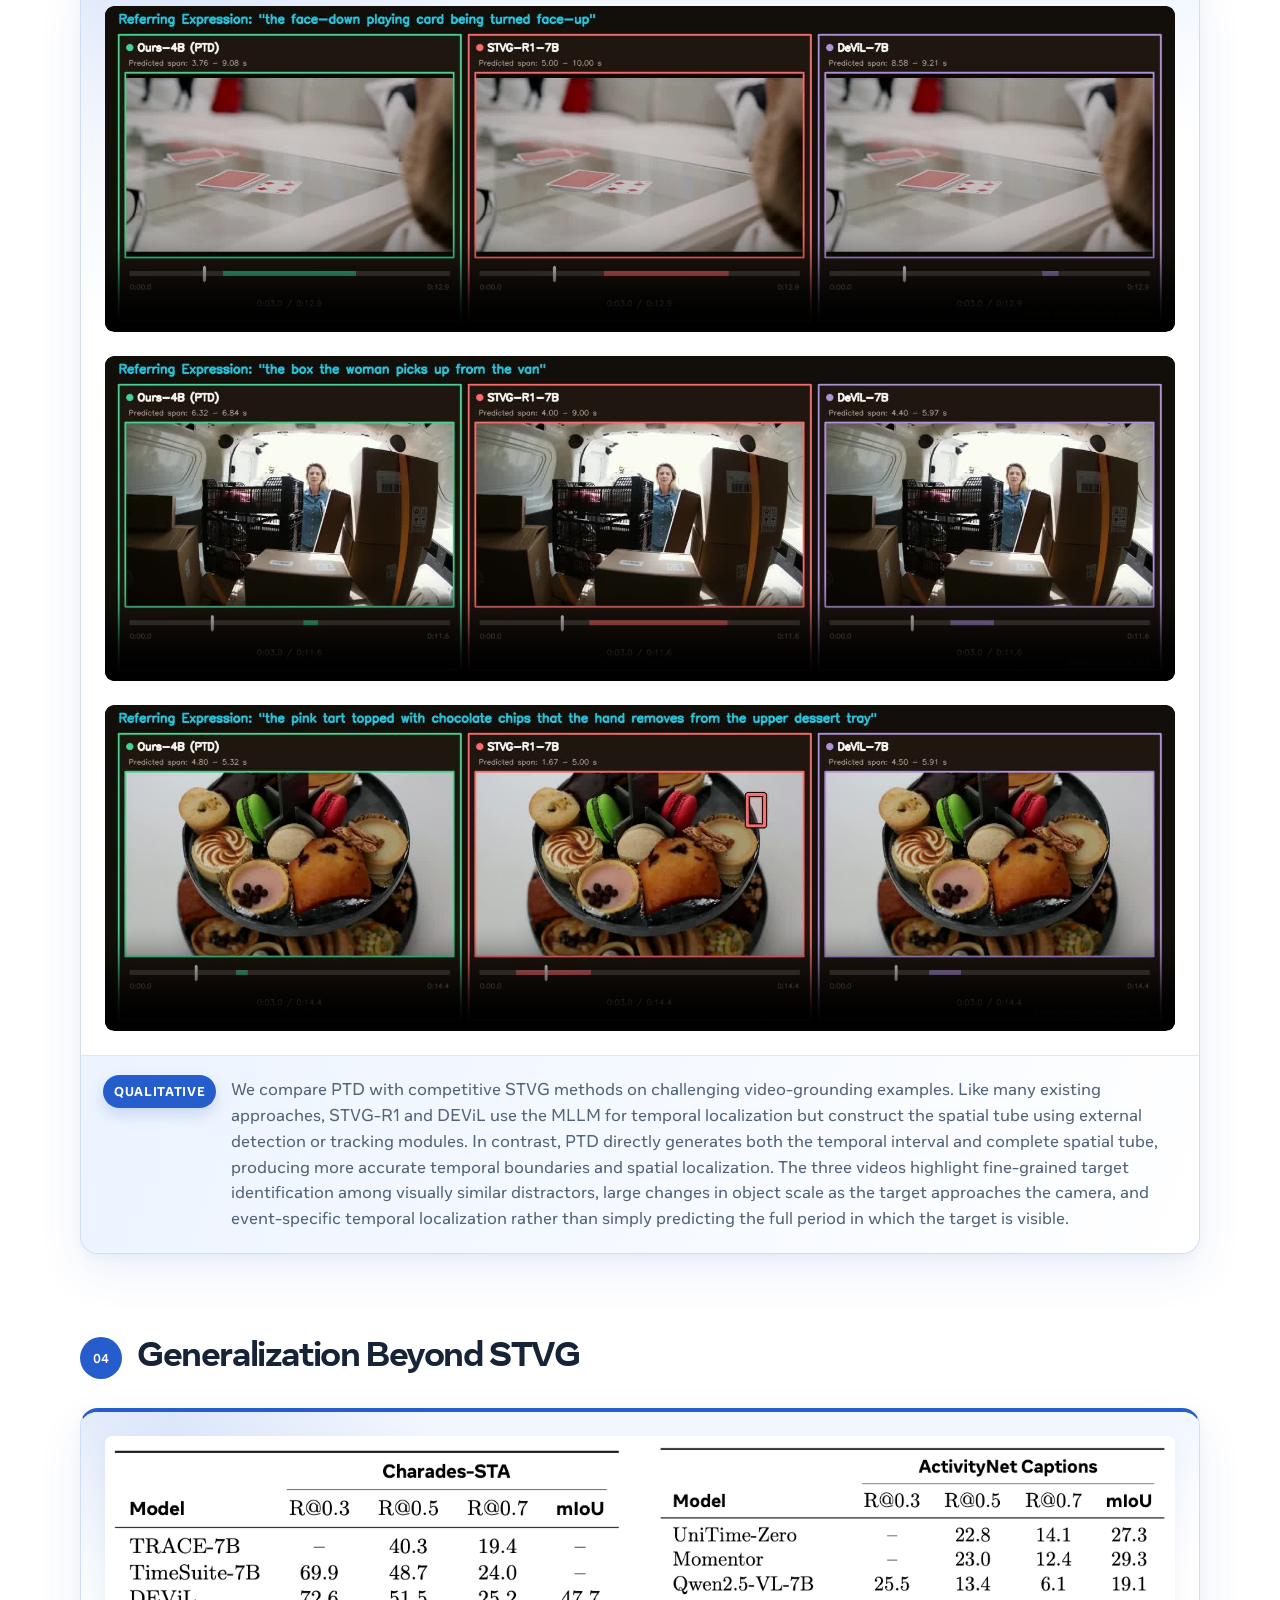
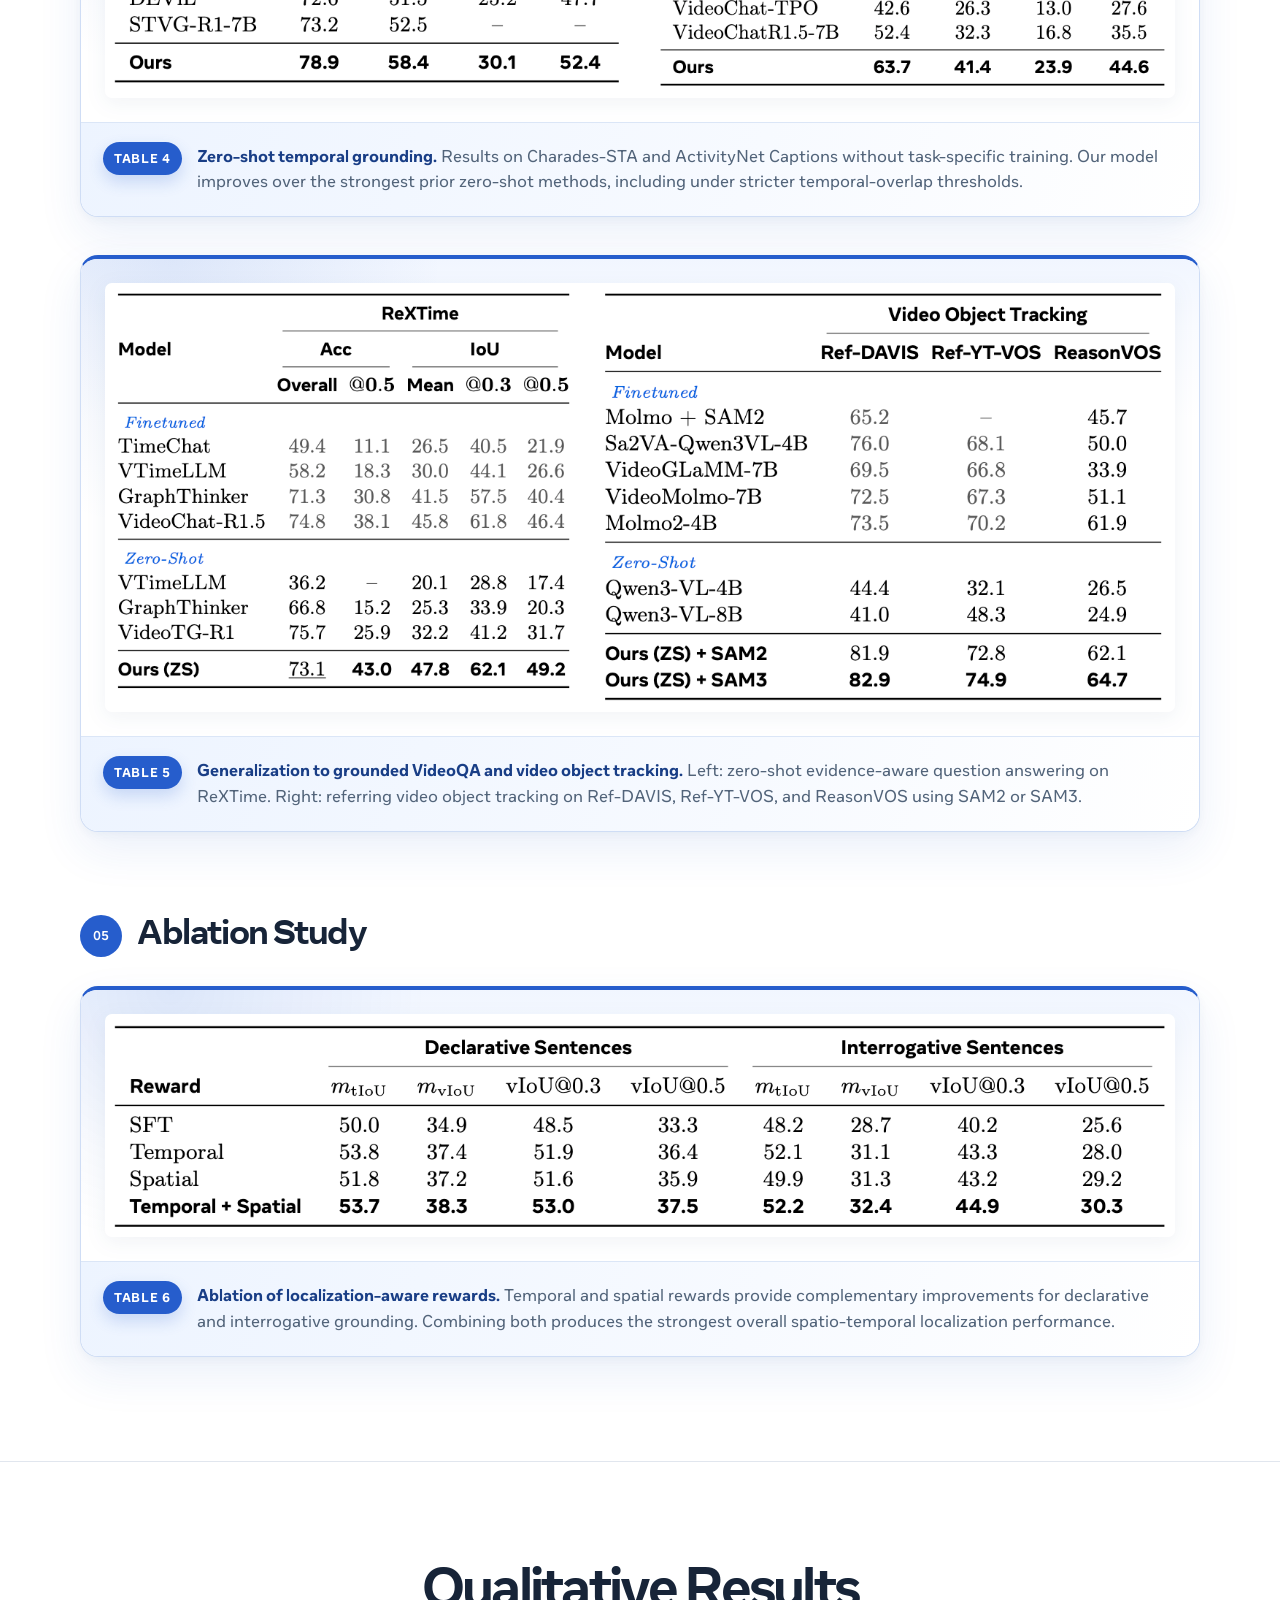
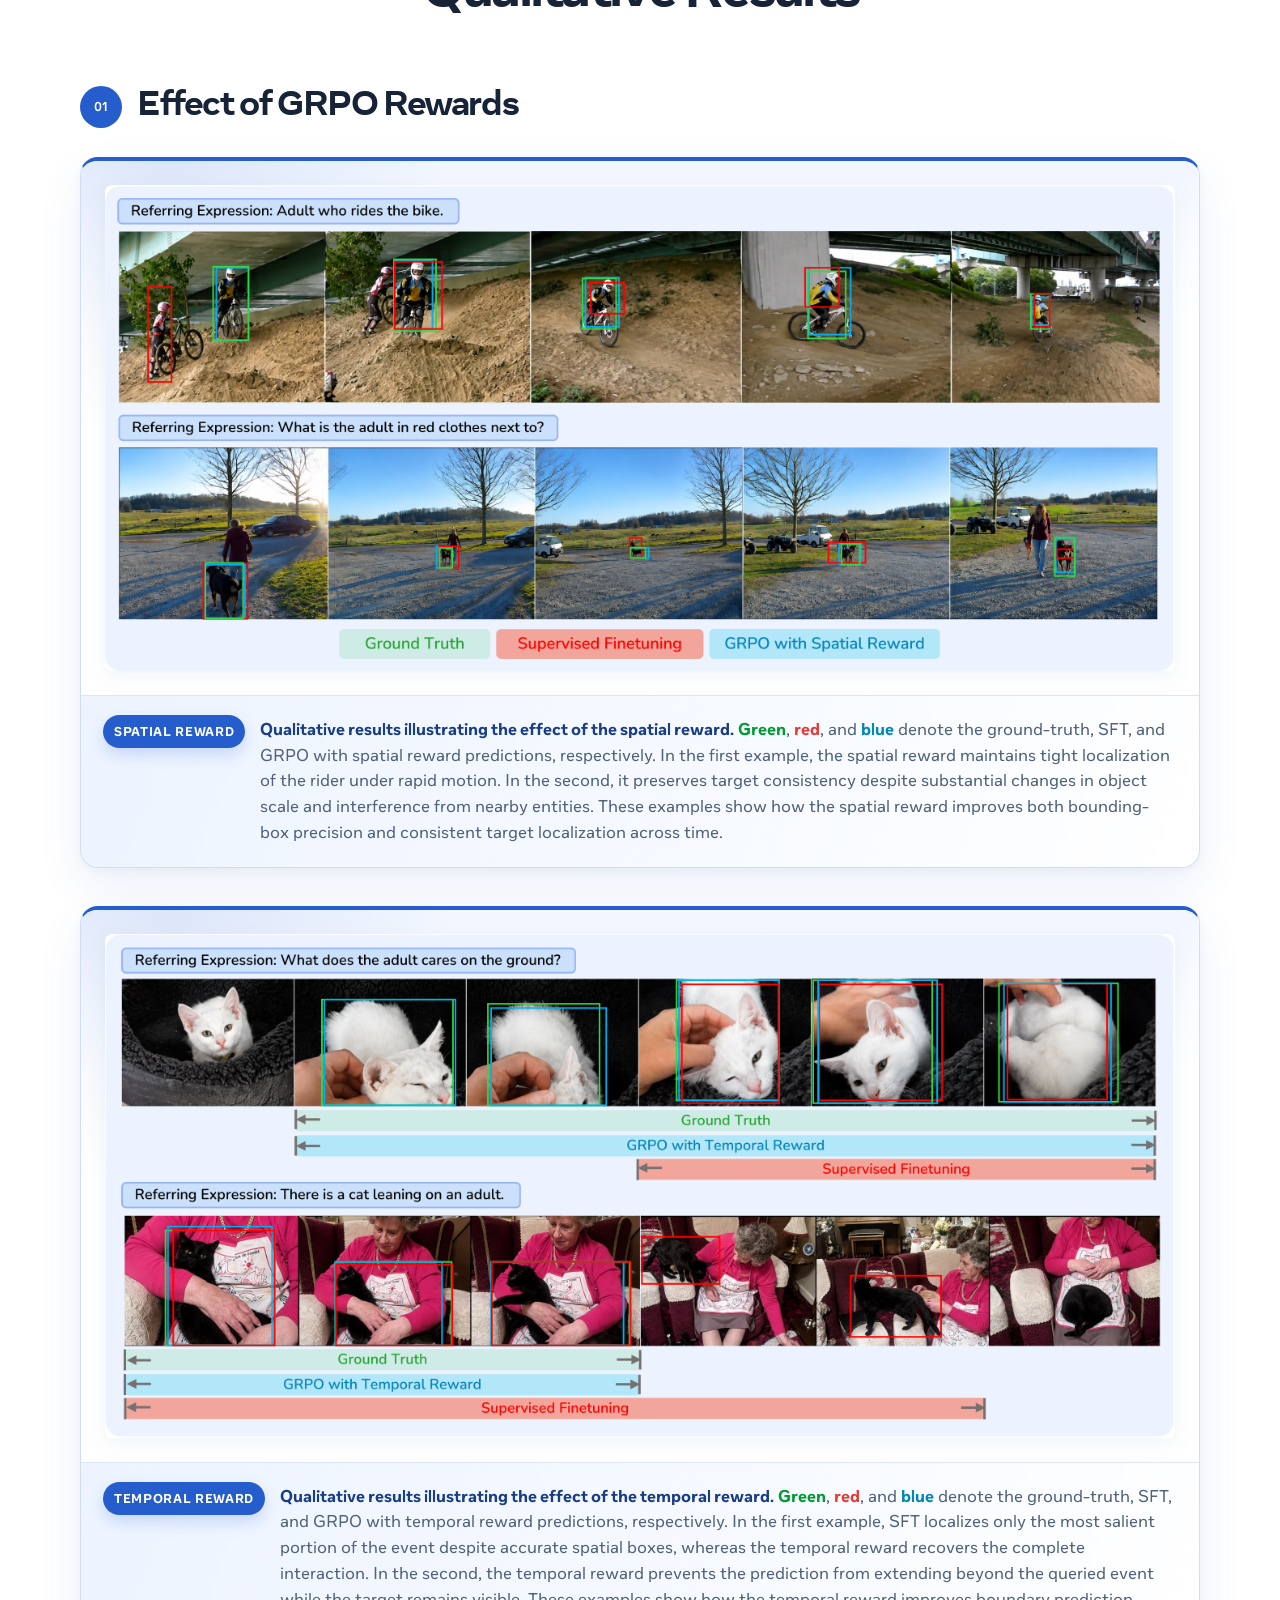
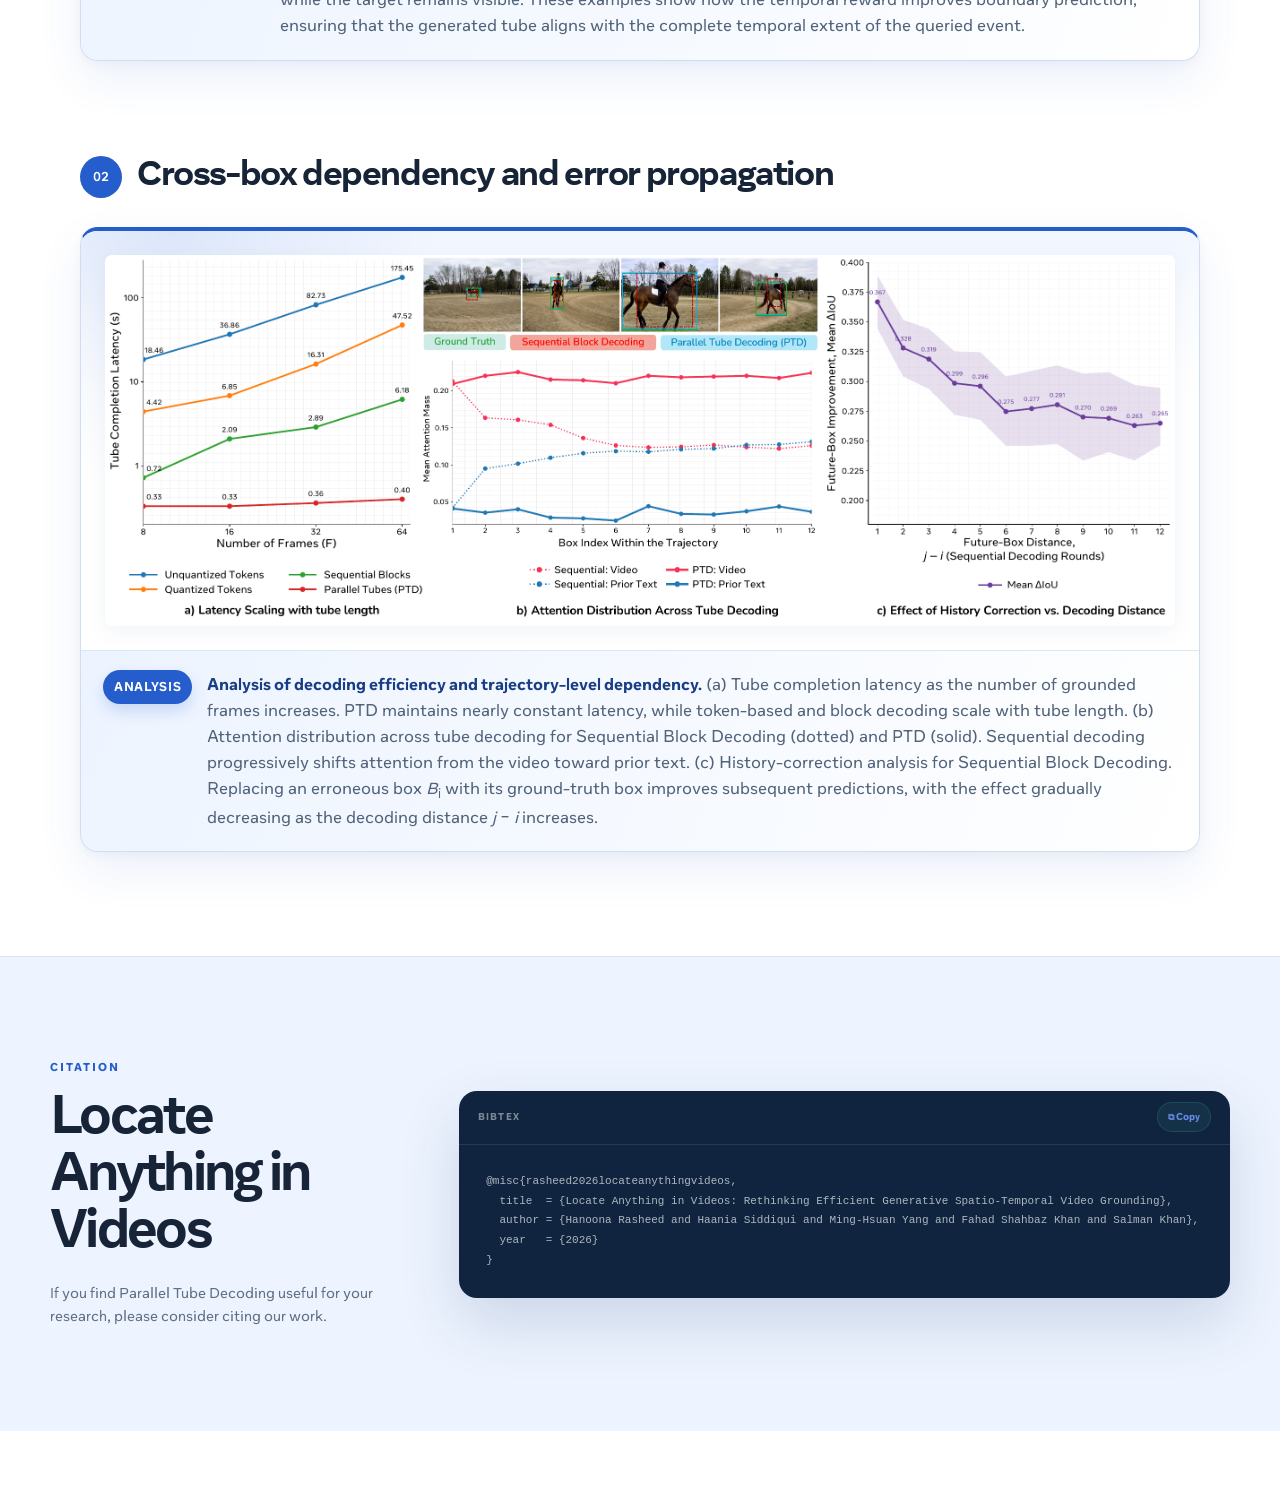
==== commit 7195b979: "Refine website results and branding" ====
--- a/index.html
+++ b/index.html
@@ -10,6 +10,7 @@
   <meta property="og:type" content="website">
   <meta property="og:image" content="assets/figures/qualitative_mainfig.png">
   <title>Locate Anything in Videos · Parallel Tube Decoding</title>
+  <link rel="icon" type="image/png" href="assets/branding/proj_logo.png">
   <link rel="stylesheet" href="styles.css">
   <script defer src="script.js?v=scrollspy-20260827"></script>
 </head>
@@ -252,82 +253,85 @@
                 <p><strong>Results on HC-STVG.</strong> Comparison with backbone baselines and prior methods on HC-STVG v1 and v2. PTD achieves strong temporal localization and the best video IoU across both benchmark versions.</p>
               </figcaption>
             </figure>
-
-            <div class="results-group-heading">
-              <h3>Comparison with SOTA Models</h3>
-            </div>
-
-            <figure class="paper-table-card sota-video-card">
-              <div class="paper-table-image-wrap">
-                <div class="video-stack">
-                  <article class="video-example">
-                    <div class="video-shell">
-                      <video controls muted loop playsinline preload="metadata" poster="assets/posters/card.jpg">
-                        <source src="assets/card.mp4" type="video/mp4">
-                        Your browser does not support embedded video.
-                      </video>
-                    </div>
-                  </article>
-
-                  <article class="video-example">
-                    <div class="video-shell">
-                      <video controls muted loop playsinline preload="metadata" poster="assets/posters/van.jpg">
-                        <source src="assets/van.mp4" type="video/mp4">
-                        Your browser does not support embedded video.
-                      </video>
-                    </div>
-                  </article>
-
-                  <article class="video-example">
-                    <div class="video-shell">
-                      <video controls muted loop playsinline preload="metadata" poster="assets/posters/tart.jpg">
-                        <source src="assets/tart.mp4" type="video/mp4">
-                        Your browser does not support embedded video.
-                      </video>
-                    </div>
-                  </article>
-                </div>
-              </div>
-              <figcaption>
-                <span class="paper-table-number">Qualitative</span>
-                <p>We compare PTD with competitive STVG methods on challenging video-grounding examples. Like many existing approaches, STVG-R1 and DEViL use the MLLM for temporal localization but construct the spatial tube using external detection or tracking modules. In contrast, PTD directly generates both the temporal interval and complete spatial tube, producing more accurate temporal boundaries and spatial localization. The three videos highlight fine-grained target identification among visually similar distractors, large changes in object scale as the target approaches the camera, and event-specific temporal localization rather than simply predicting the full period in which the target is visible.</p>
-              </figcaption>
-            </figure>
           </div>
         </div>
 
         <div class="results-table-group reveal">
           <div class="results-group-heading">
             <span>03</span>
-            <h3>Generalization Beyond STVG</h3>
-          </div>
-
-          <div class="paper-table-stack">
-            <figure class="paper-table-card">
-              <div class="paper-table-image-wrap">
-                <img src="assets/tables/table4.png" width="1466" height="358" alt="Zero-shot temporal grounding results on Charades-STA and ActivityNet Captions" loading="lazy" decoding="async">
-              </div>
-              <figcaption>
-                <span class="paper-table-number">Table 4</span>
-                <p><strong>Zero-shot temporal grounding.</strong> Results on Charades-STA and ActivityNet Captions without task-specific training. Our model improves over the strongest prior zero-shot methods, including under stricter temporal-overlap thresholds.</p>
-              </figcaption>
-            </figure>
-
-            <figure class="paper-table-card">
-              <div class="paper-table-image-wrap">
-                <img src="assets/tables/table5.png" width="1466" height="587" alt="Zero-shot results on ReXTime and referring video object tracking benchmarks" loading="lazy" decoding="async">
-              </div>
-              <figcaption>
-                <span class="paper-table-number">Table 5</span>
-                <p><strong>Generalization to grounded VideoQA and video object tracking.</strong> Left: zero-shot evidence-aware question answering on ReXTime. Right: referring video object tracking on Ref-DAVIS, Ref-YT-VOS, and ReasonVOS using SAM2 or SAM3.</p>
-              </figcaption>
-            </figure>
-          </div>
+            <h3>Qualitative Comparison with SOTA Models</h3>
+          </div>
+
+          <figure class="paper-table-card sota-video-card">
+            <div class="paper-table-image-wrap">
+              <div class="video-stack">
+                <article class="video-example">
+                  <div class="video-shell">
+                    <video controls muted loop playsinline preload="metadata" poster="assets/posters/card.jpg">
+                      <source src="assets/card.mp4" type="video/mp4">
+                      Your browser does not support embedded video.
+                    </video>
+                  </div>
+                </article>
+
+                <article class="video-example">
+                  <div class="video-shell">
+                    <video controls muted loop playsinline preload="metadata" poster="assets/posters/van.jpg">
+                      <source src="assets/van.mp4" type="video/mp4">
+                      Your browser does not support embedded video.
+                    </video>
+                  </div>
+                </article>
+
+                <article class="video-example">
+                  <div class="video-shell">
+                    <video controls muted loop playsinline preload="metadata" poster="assets/posters/tart.jpg">
+                      <source src="assets/tart.mp4" type="video/mp4">
+                      Your browser does not support embedded video.
+                    </video>
+                  </div>
+                </article>
+              </div>
+            </div>
+            <figcaption>
+              <span class="paper-table-number">Qualitative</span>
+              <p>We compare PTD with competitive STVG methods on challenging video-grounding examples. Like many existing approaches, STVG-R1 and DEViL use the MLLM for temporal localization but construct the spatial tube using external detection or tracking modules. In contrast, PTD directly generates both the temporal interval and complete spatial tube, producing more accurate temporal boundaries and spatial localization. The three videos highlight fine-grained target identification among visually similar distractors, large changes in object scale as the target approaches the camera, and event-specific temporal localization rather than simply predicting the full period in which the target is visible.</p>
+            </figcaption>
+          </figure>
         </div>
 
         <div class="results-table-group reveal">
           <div class="results-group-heading">
             <span>04</span>
+            <h3>Generalization Beyond STVG</h3>
+          </div>
+
+          <div class="paper-table-stack">
+            <figure class="paper-table-card">
+              <div class="paper-table-image-wrap">
+                <img src="assets/tables/table4.png" width="1466" height="358" alt="Zero-shot temporal grounding results on Charades-STA and ActivityNet Captions" loading="lazy" decoding="async">
+              </div>
+              <figcaption>
+                <span class="paper-table-number">Table 4</span>
+                <p><strong>Zero-shot temporal grounding.</strong> Results on Charades-STA and ActivityNet Captions without task-specific training. Our model improves over the strongest prior zero-shot methods, including under stricter temporal-overlap thresholds.</p>
+              </figcaption>
+            </figure>
+
+            <figure class="paper-table-card">
+              <div class="paper-table-image-wrap">
+                <img src="assets/tables/table5.png" width="1466" height="587" alt="Zero-shot results on ReXTime and referring video object tracking benchmarks" loading="lazy" decoding="async">
+              </div>
+              <figcaption>
+                <span class="paper-table-number">Table 5</span>
+                <p><strong>Generalization to grounded VideoQA and video object tracking.</strong> Left: zero-shot evidence-aware question answering on ReXTime. Right: referring video object tracking on Ref-DAVIS, Ref-YT-VOS, and ReasonVOS using SAM2 or SAM3.</p>
+              </figcaption>
+            </figure>
+          </div>
+        </div>
+
+        <div class="results-table-group reveal">
+          <div class="results-group-heading">
+            <span>05</span>
             <h3>Ablation Study</h3>
           </div>
 
--- a/styles.css
+++ b/styles.css
@@ -2435,7 +2435,7 @@
 }
 
 .academic-theme .affiliation-logo-apertix {
-  height: 54px;
+  height: 60px;
 }
 
 .academic-theme .hero-actions {
@@ -3572,7 +3572,7 @@
   }
 
   .academic-theme .affiliation-logo-apertix {
-    height: 44px;
+    height: 50px;
   }
 
   .academic-theme .hero-actions .text-link {
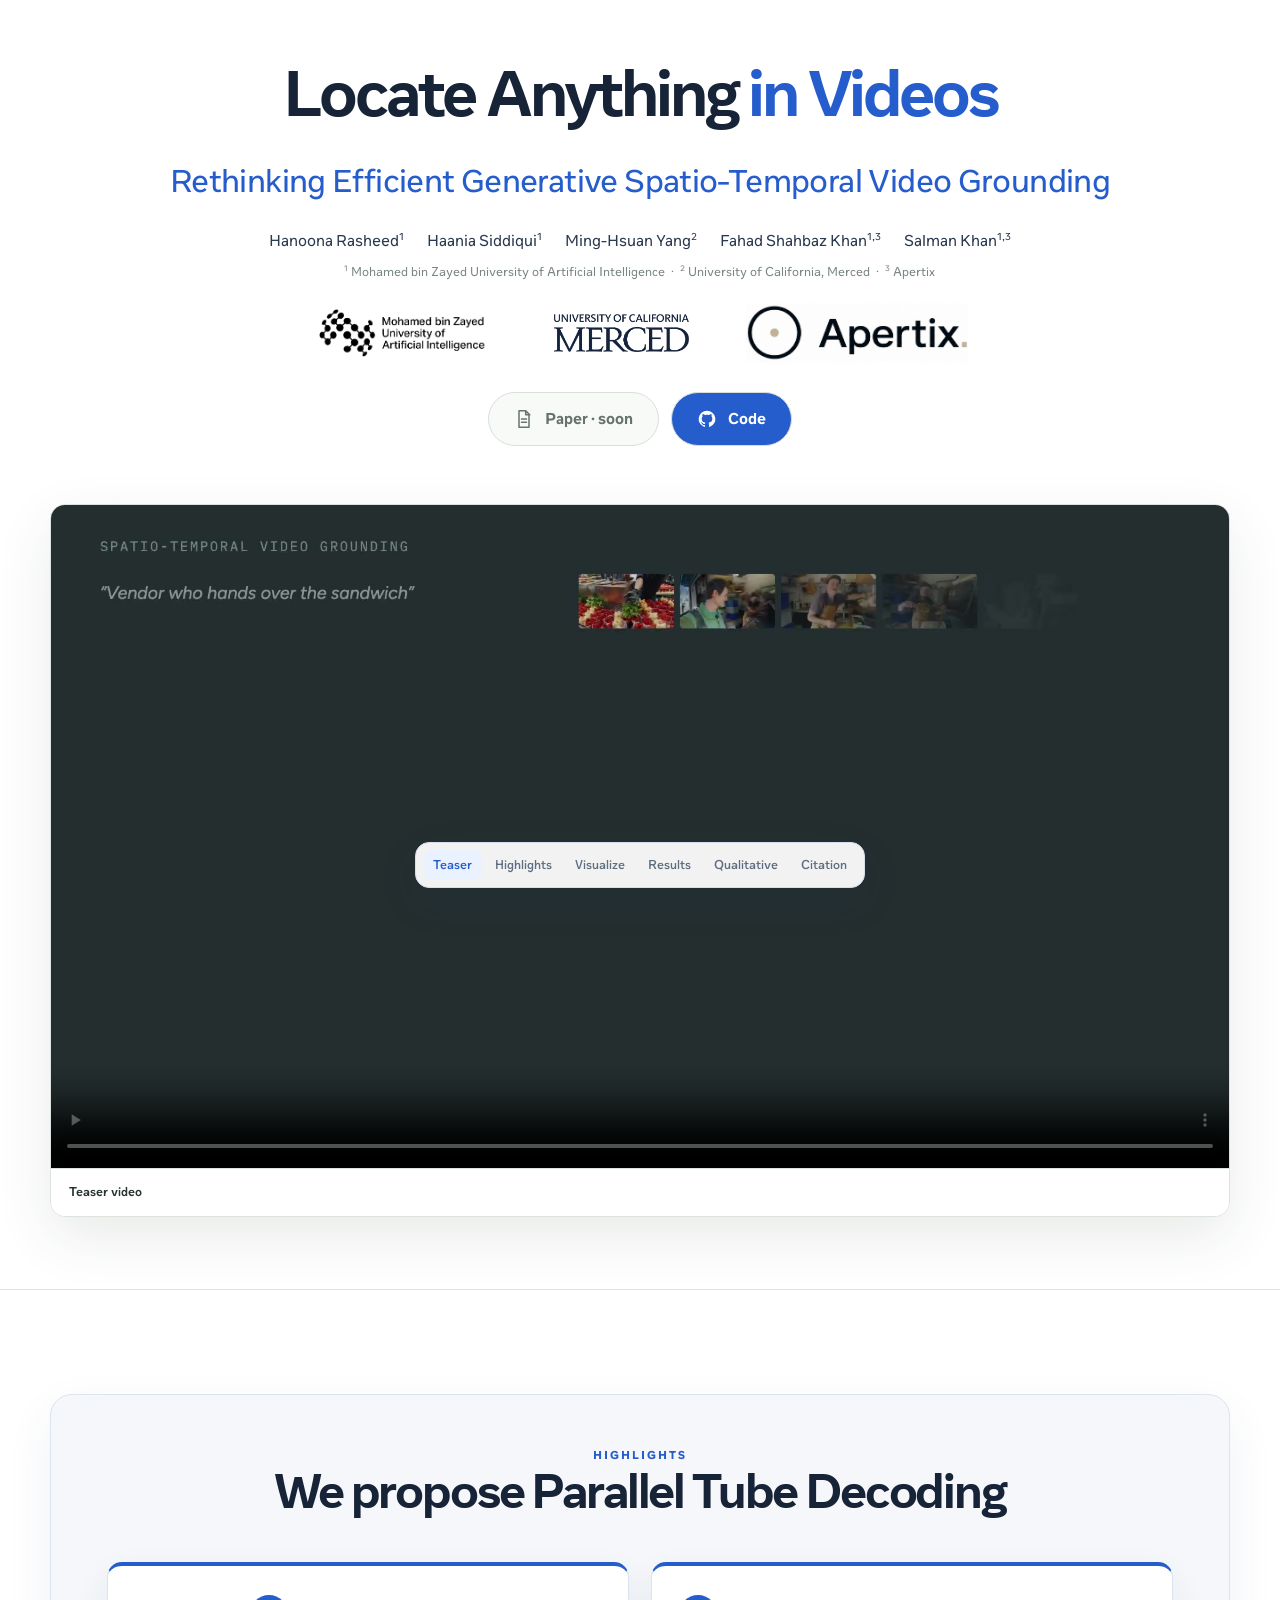
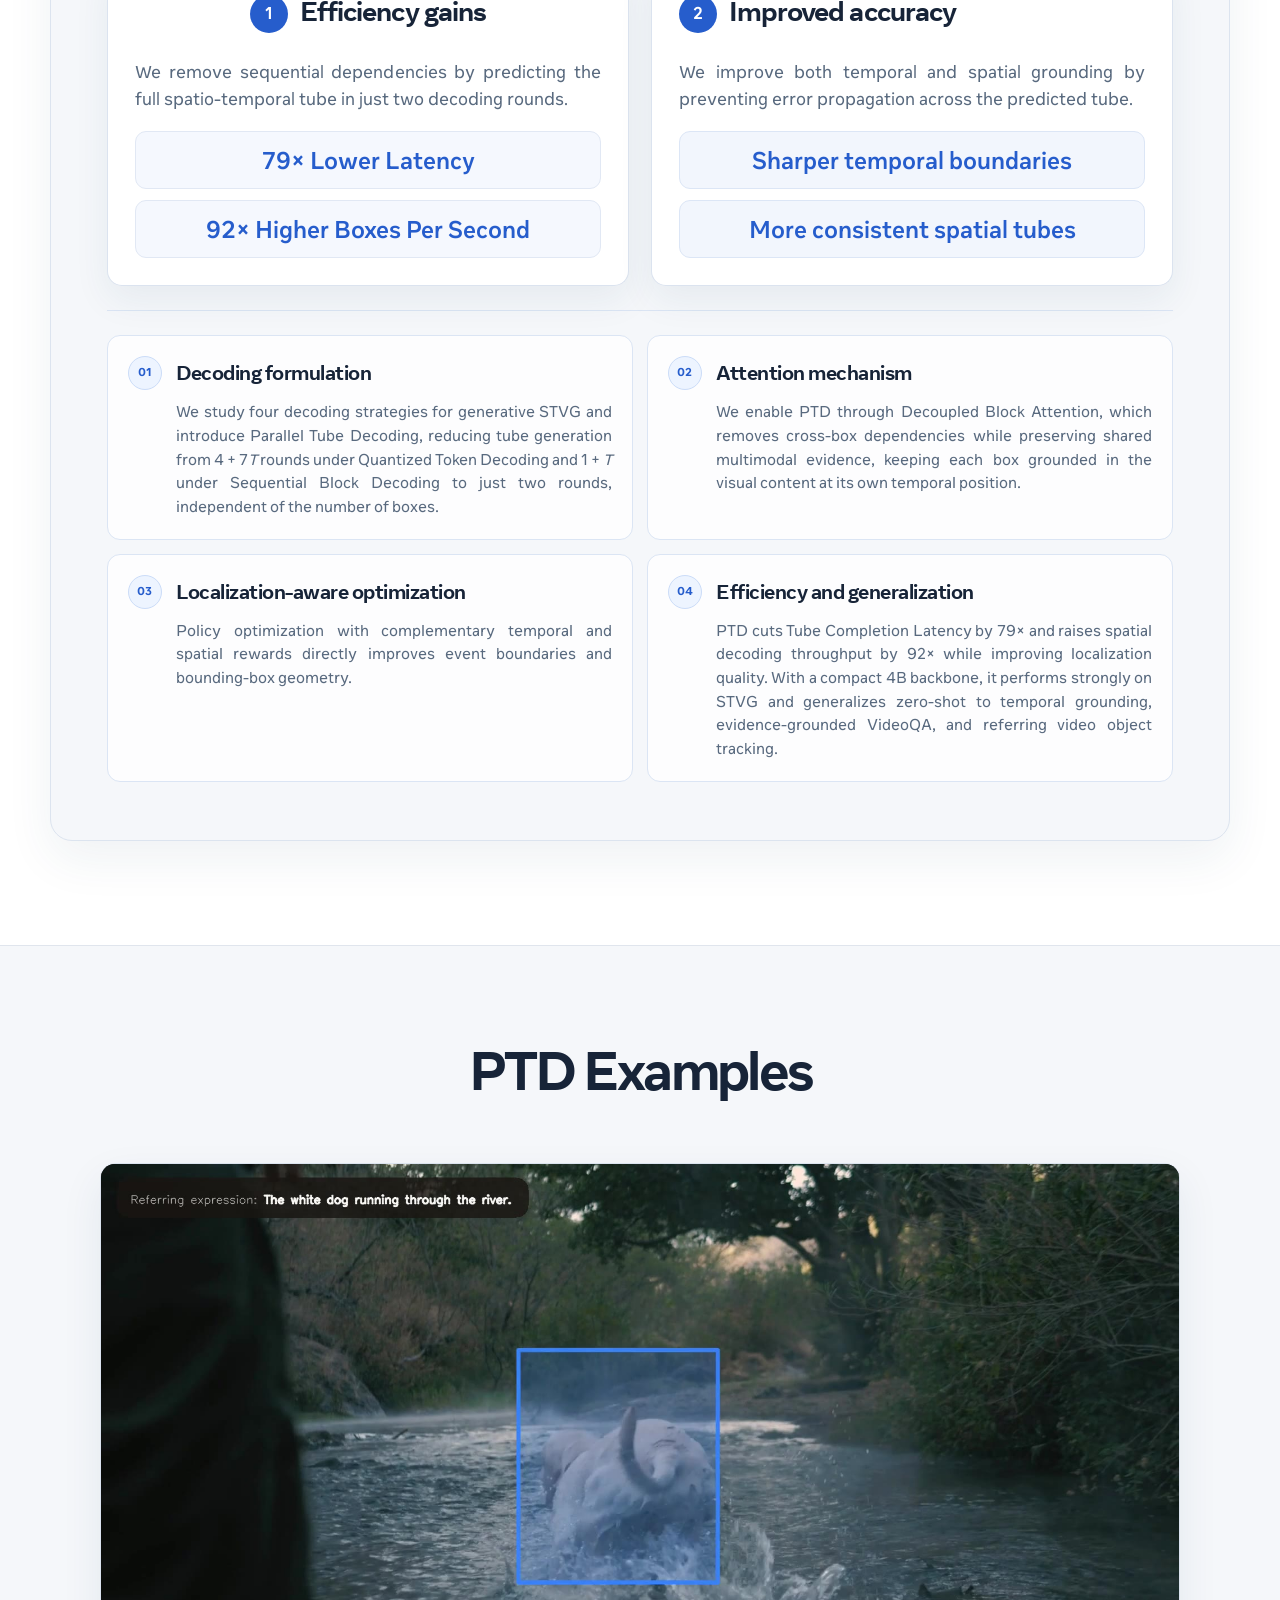
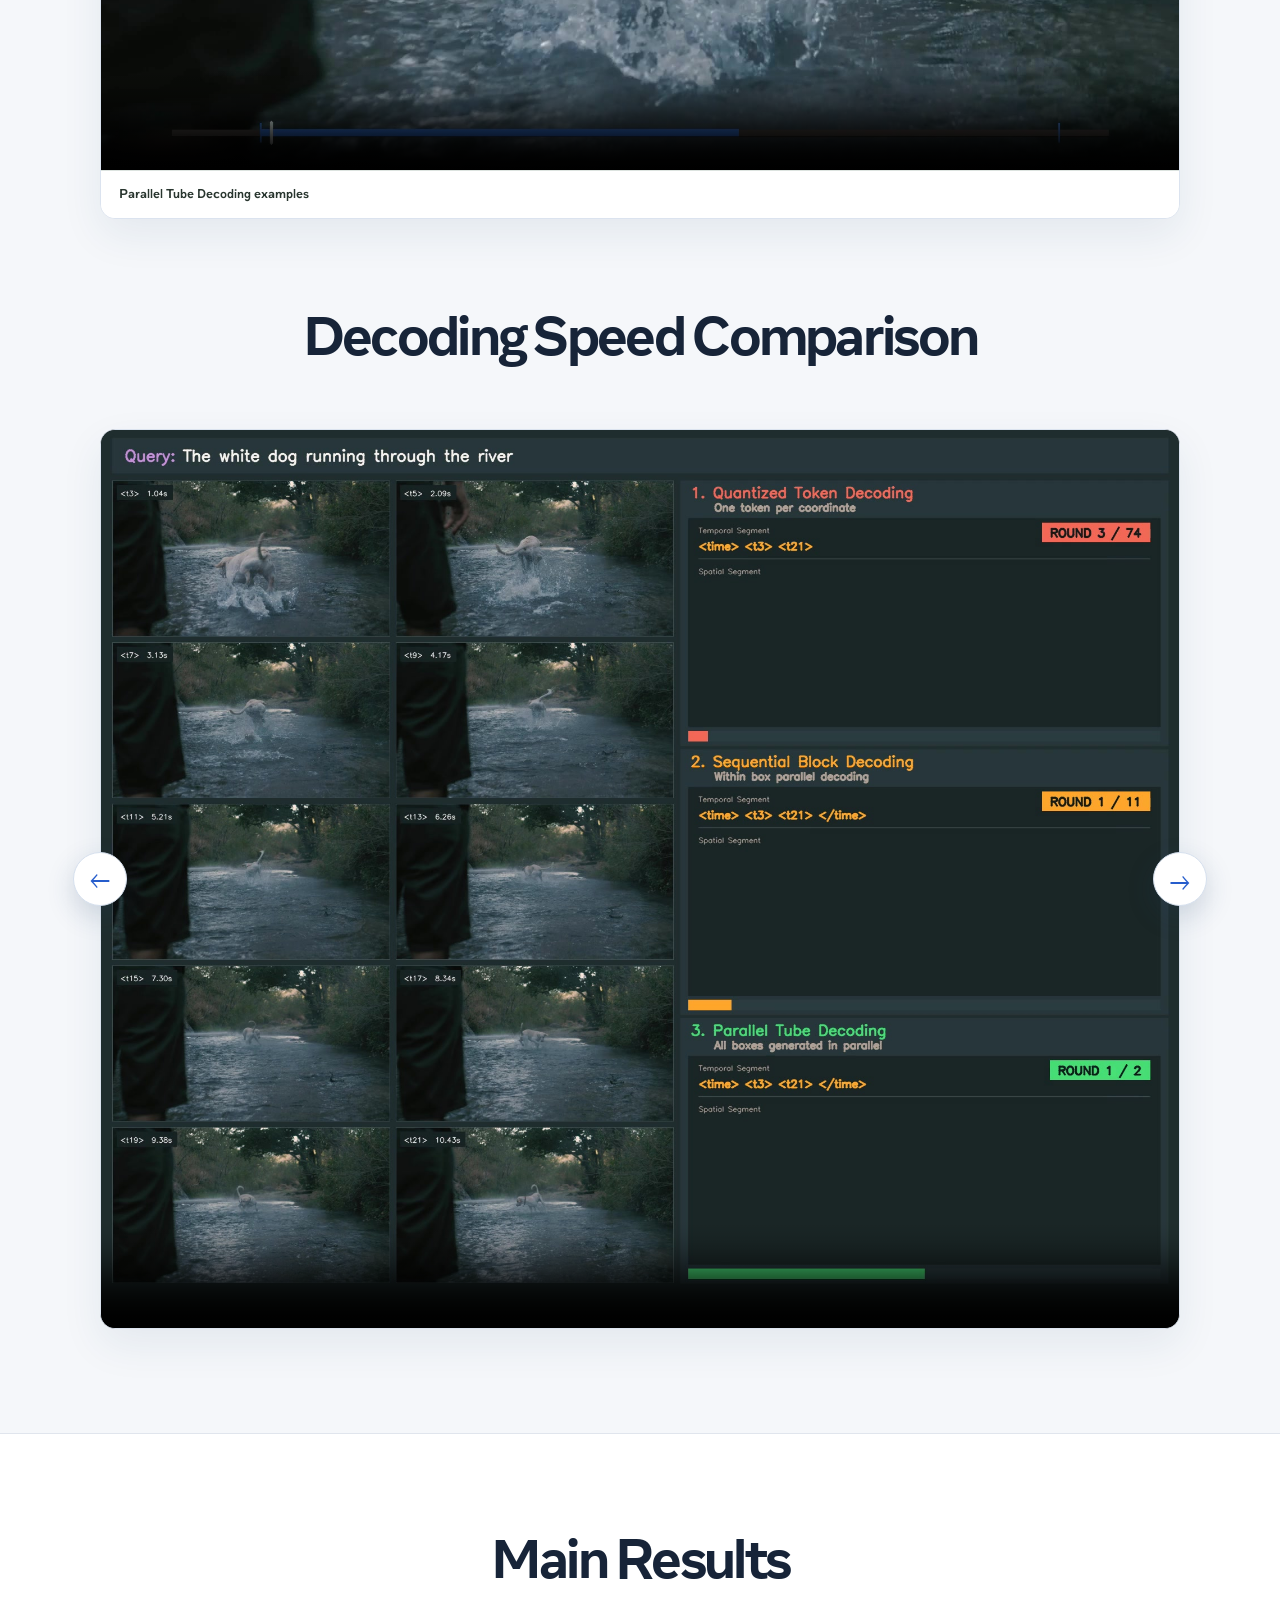
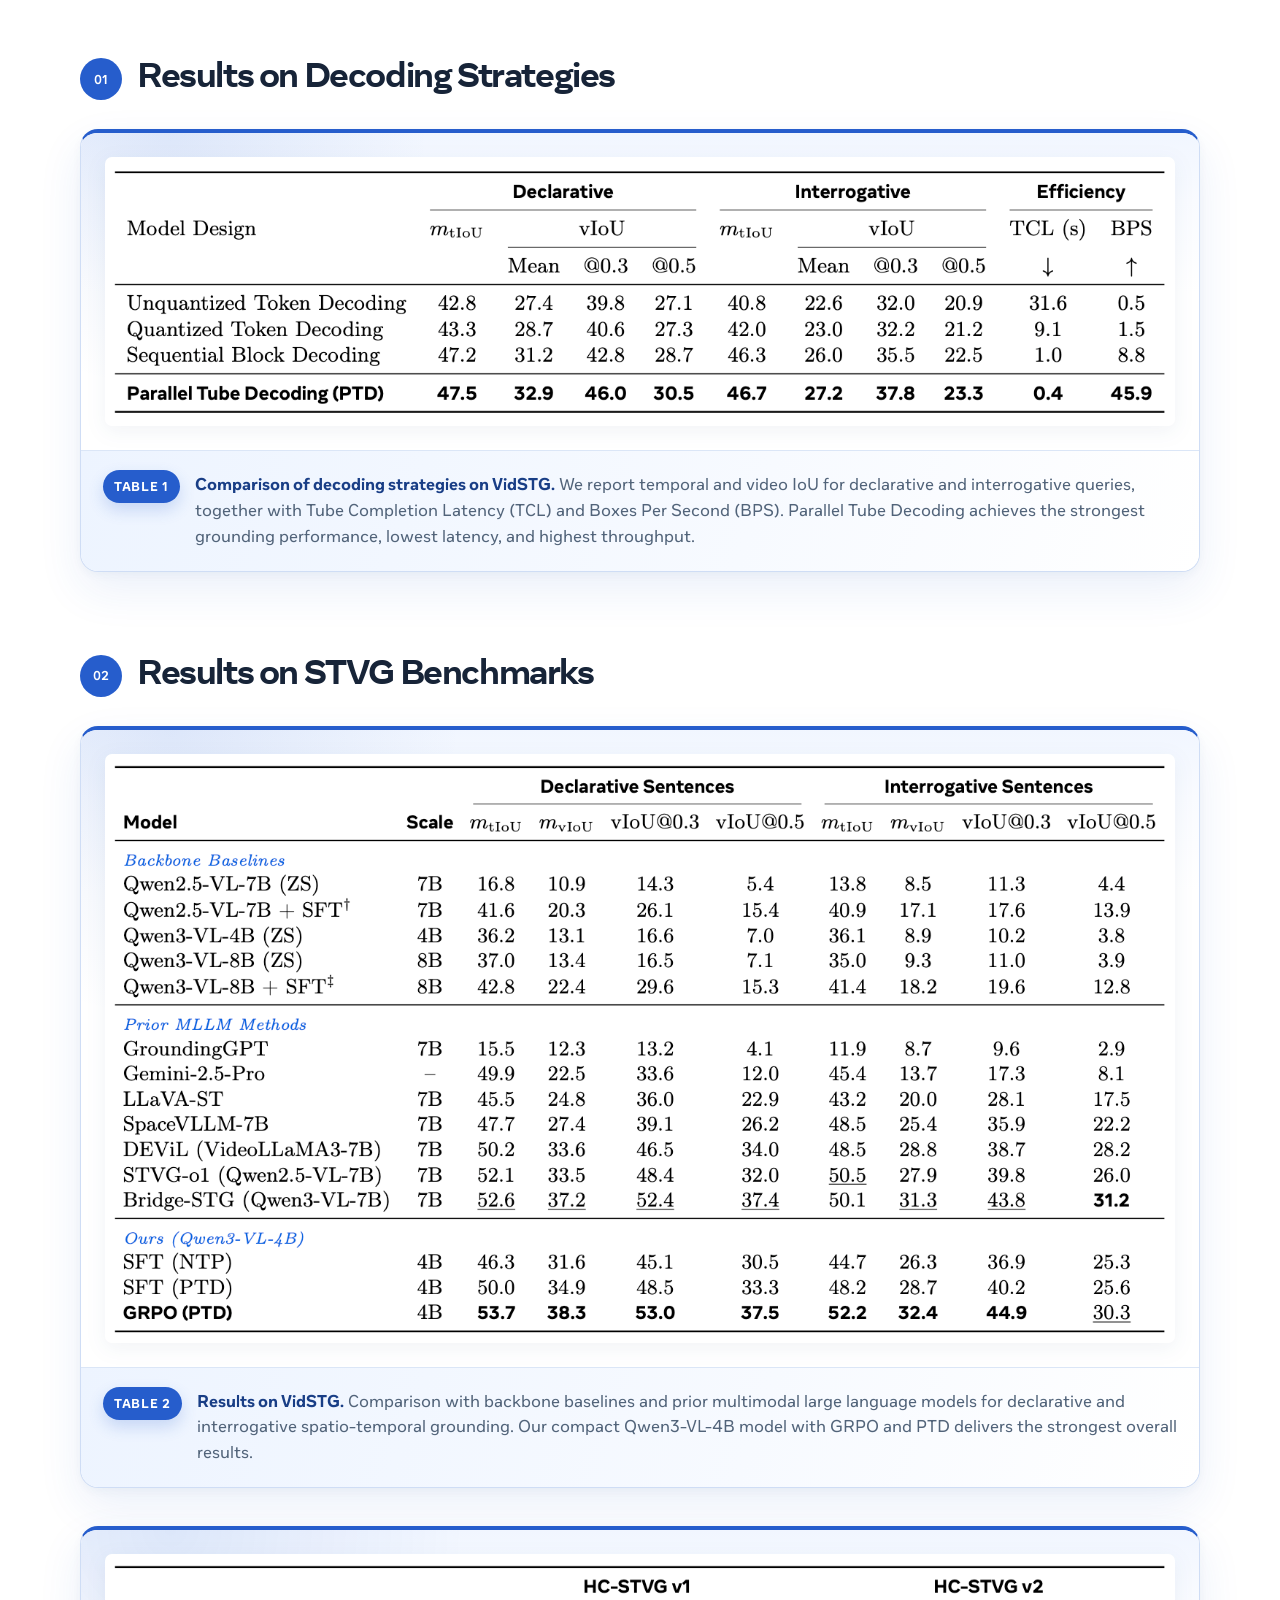
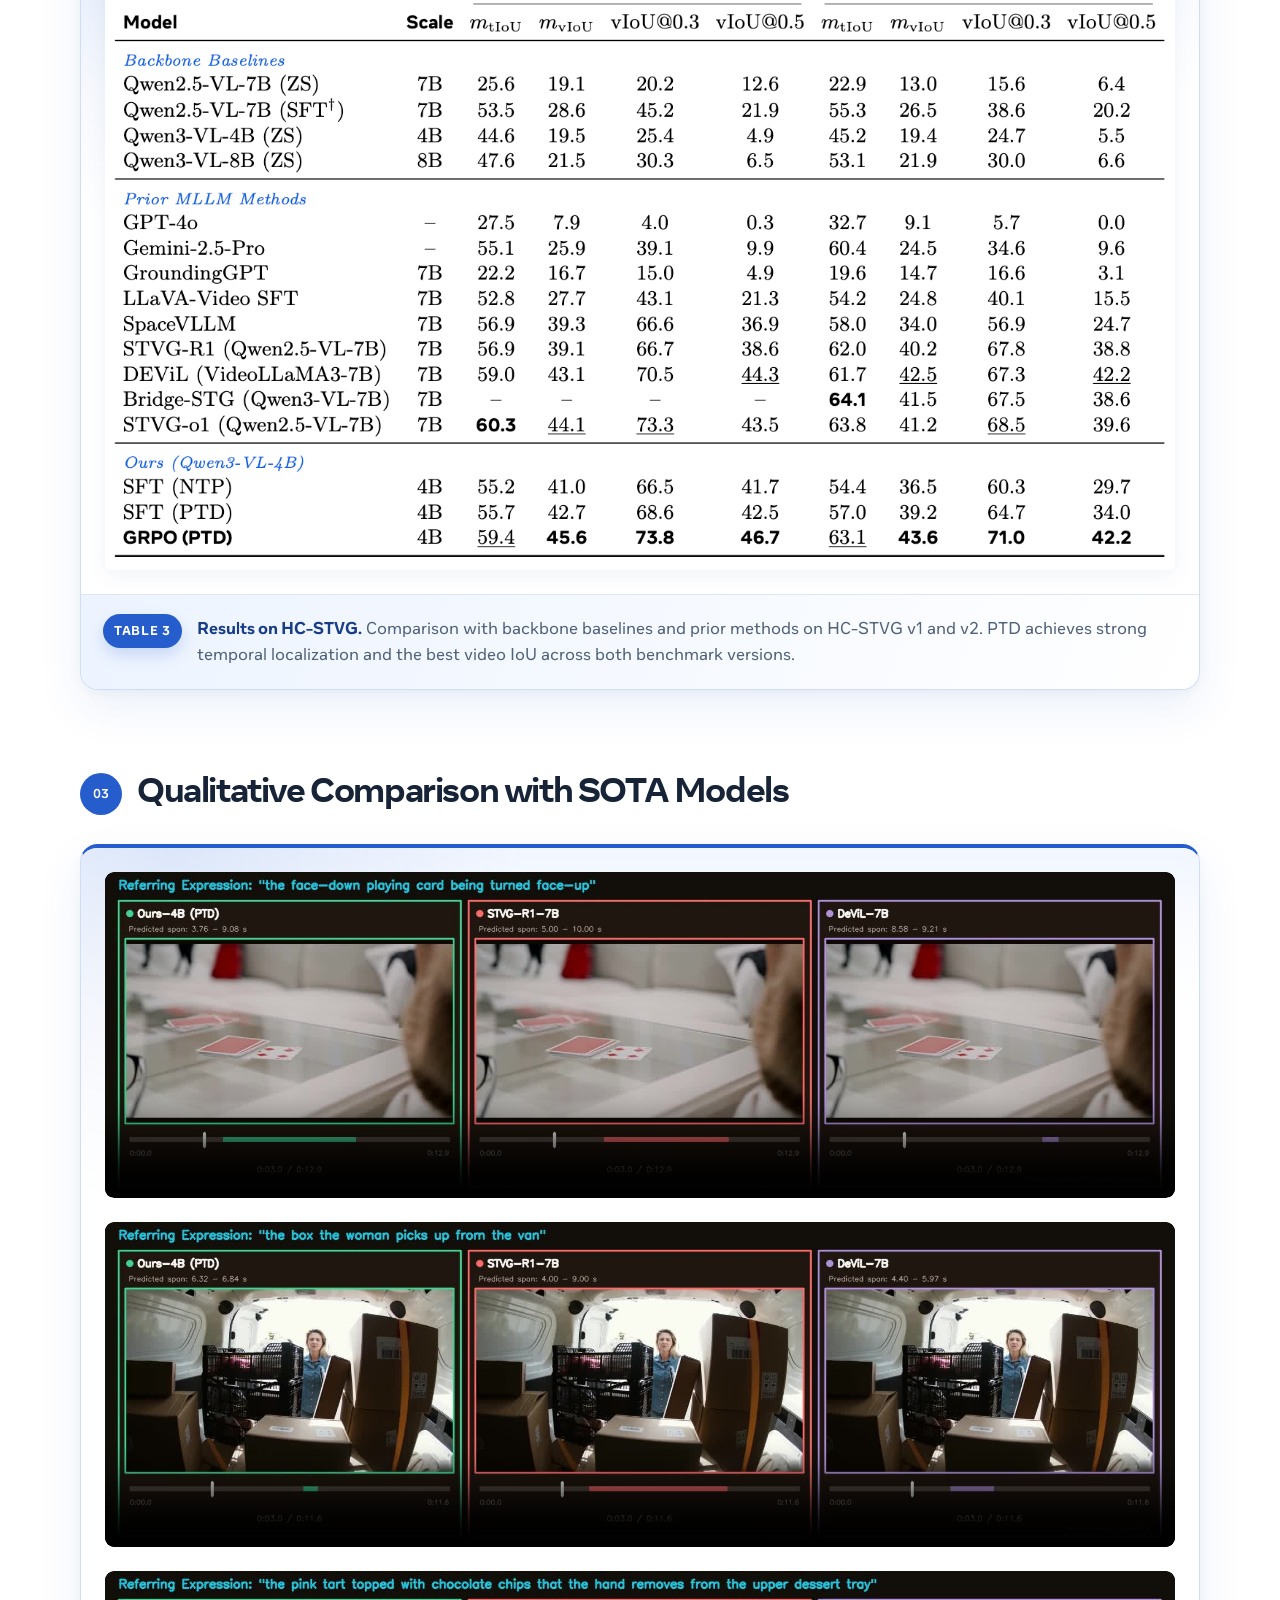
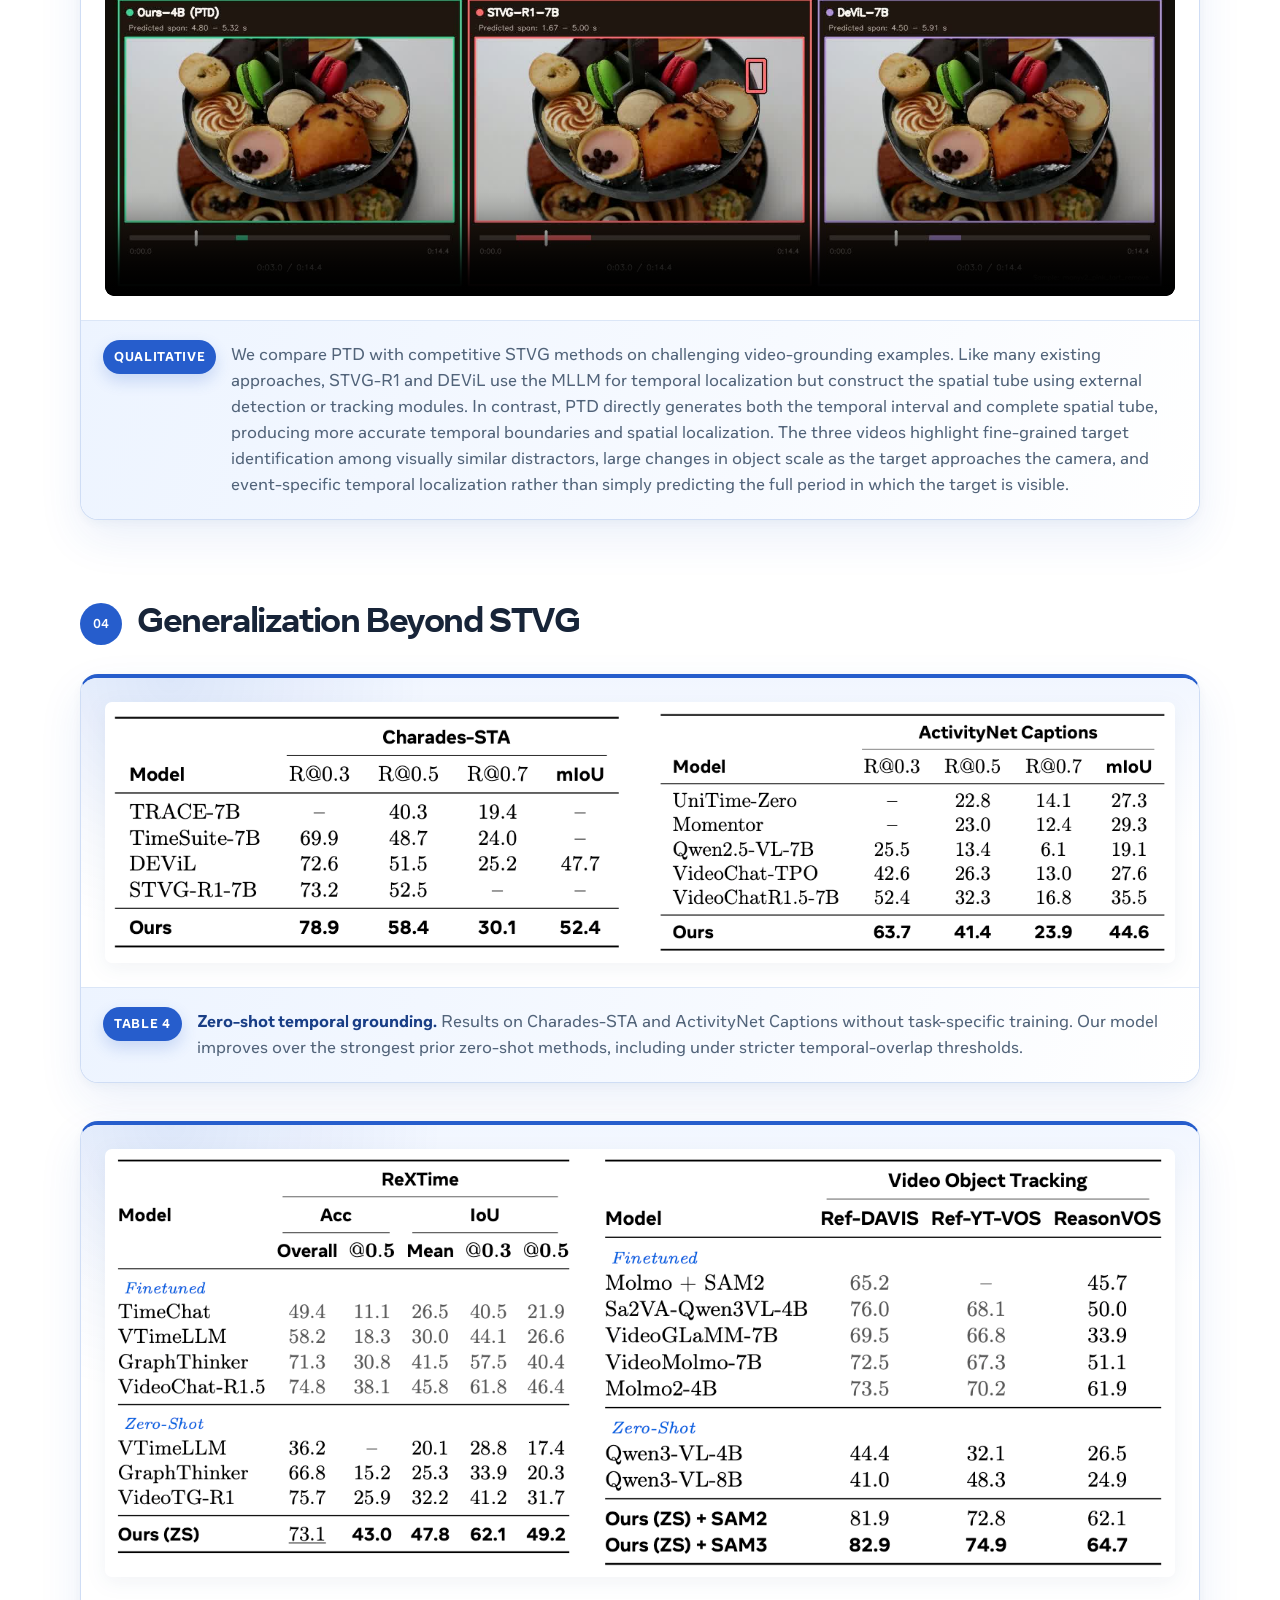
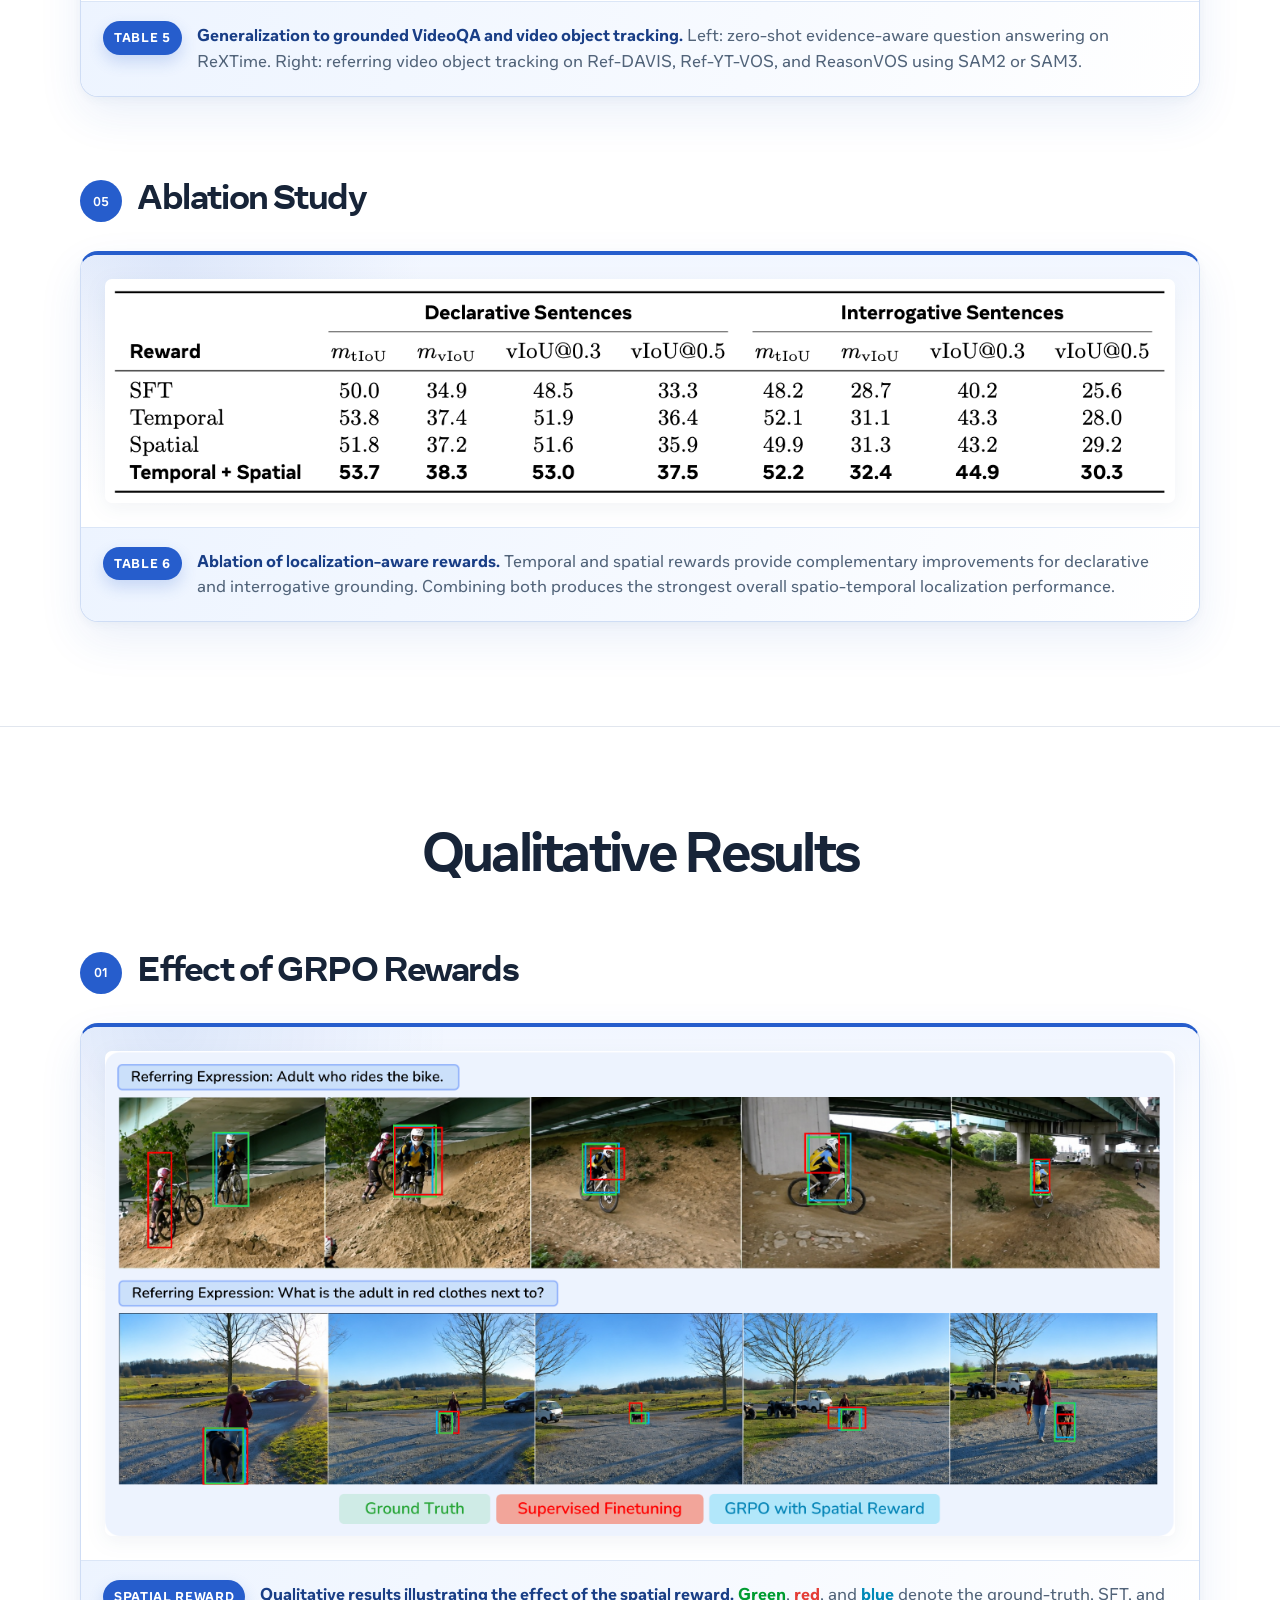
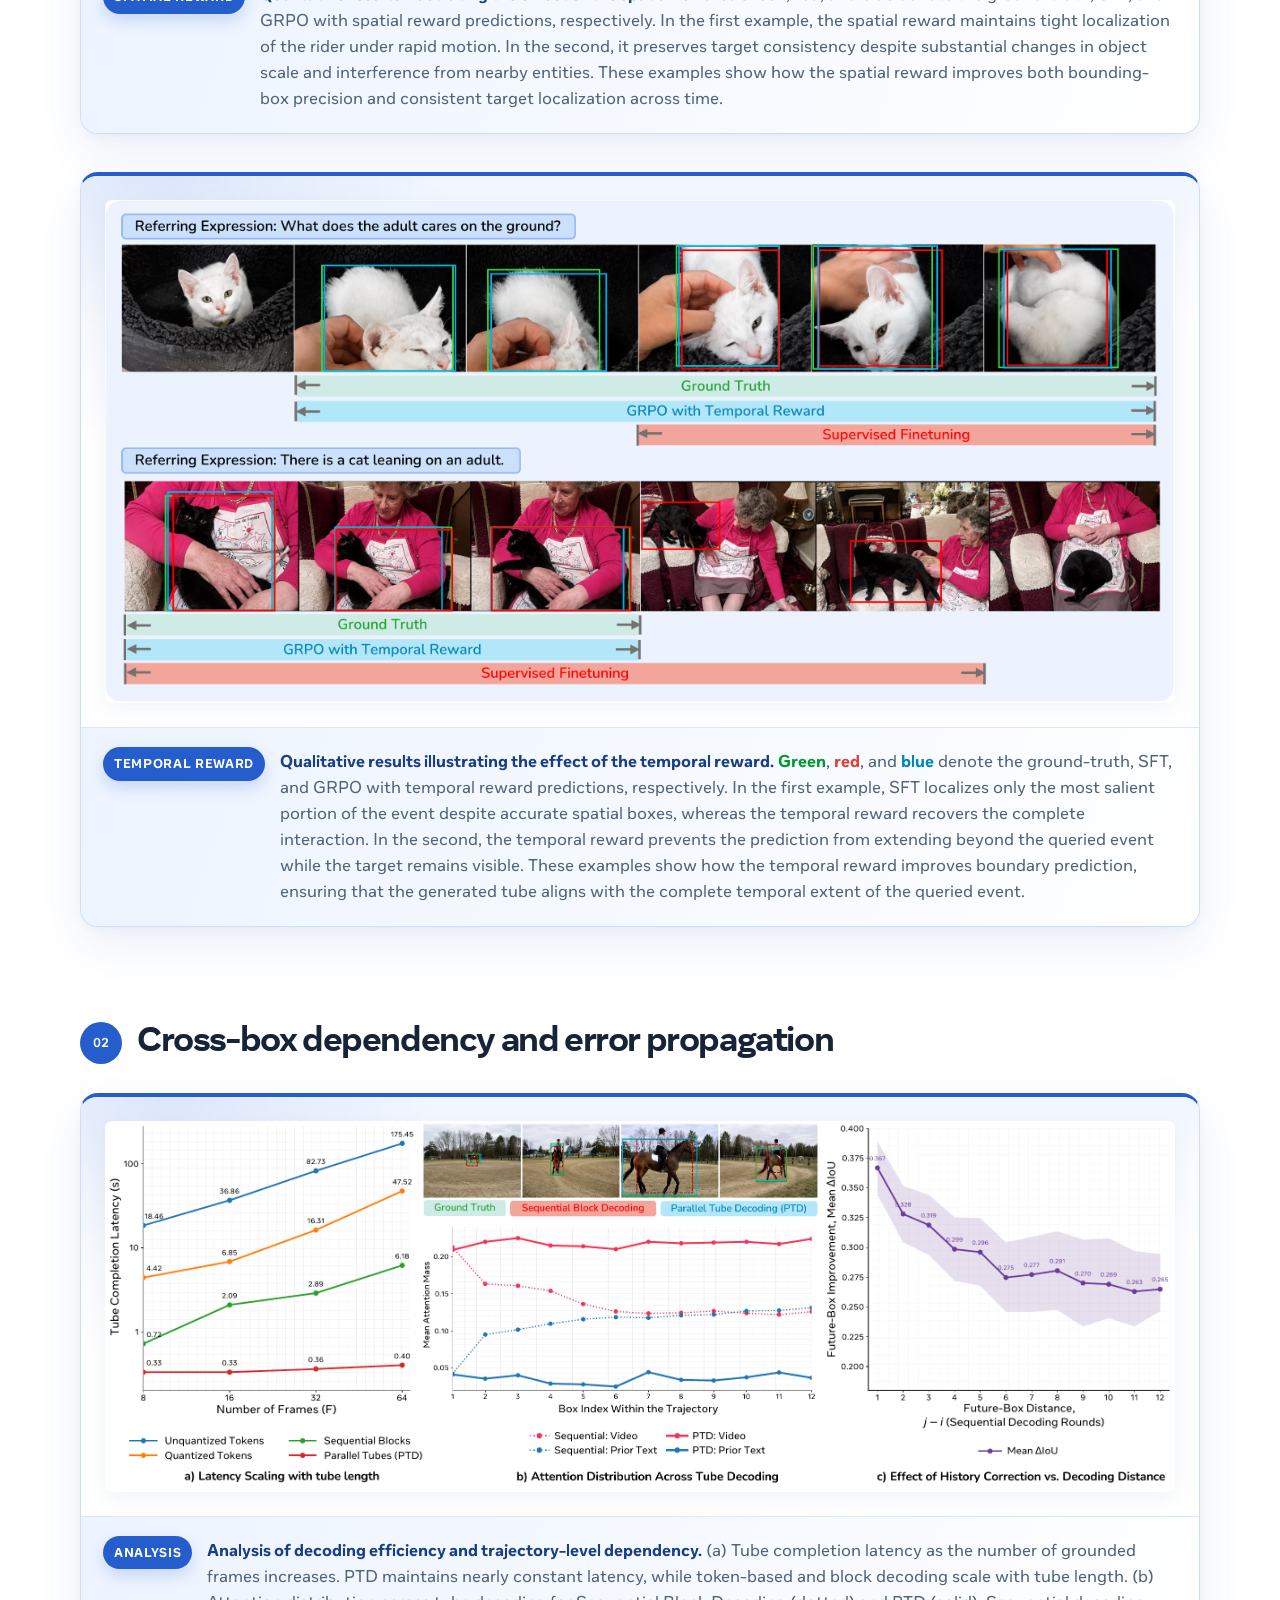
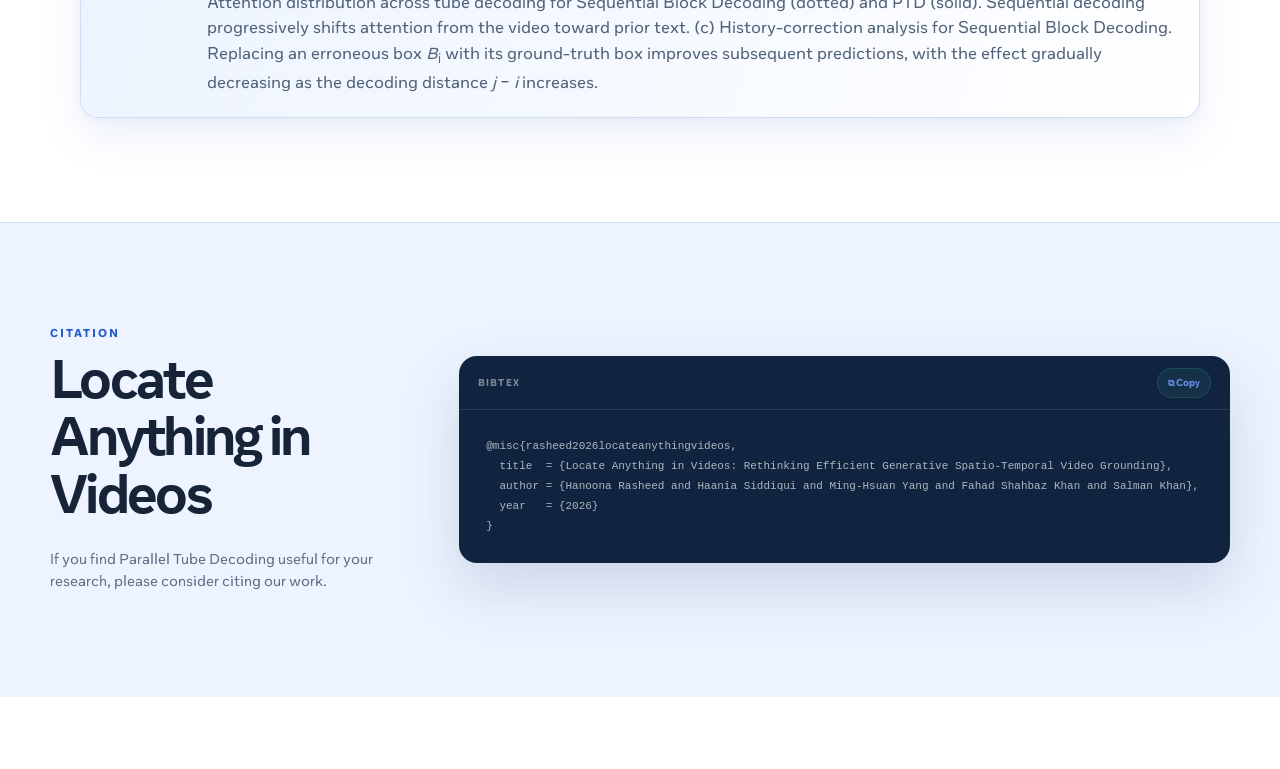
==== commit 820f31a4: "Add PTD examples video to project page" ====
--- a/index.html
+++ b/index.html
@@ -11,8 +11,8 @@
   <meta property="og:image" content="assets/figures/qualitative_mainfig.png">
   <title>Locate Anything in Videos · Parallel Tube Decoding</title>
   <link rel="icon" type="image/png" href="assets/branding/proj_logo.png">
-  <link rel="stylesheet" href="styles.css">
-  <script defer src="script.js?v=scrollspy-20260827"></script>
+  <link rel="stylesheet" href="styles.css?v=ptd-examples-20260829">
+  <script defer src="script.js?v=ptd-examples-20260829"></script>
 </head>
 <body class="academic-theme">
   <a class="skip-link" href="#main">Skip to content</a>
@@ -157,6 +157,20 @@
     <section class="section speed-section" id="speed">
       <div class="section-shell">
         <div class="section-intro reveal">
+          <h2>PTD Examples</h2>
+        </div>
+
+        <figure class="ptd-examples-media reveal">
+          <div class="ptd-examples-video-shell">
+            <video controls muted loop playsinline preload="metadata" poster="assets/posters/ptd-examples.jpg?v=20260829">
+              <source src="assets/ptd-examples.mp4?v=20260829" type="video/mp4">
+              Your browser does not support embedded video.
+            </video>
+          </div>
+          <figcaption><strong>Parallel Tube Decoding examples</strong></figcaption>
+        </figure>
+
+        <div class="section-intro speed-comparison-intro reveal">
           <h2>Decoding Speed Comparison</h2>
         </div>
 
--- a/styles.css
+++ b/styles.css
@@ -2874,6 +2874,47 @@
   background: #f5f7fa;
   border-top: 1px solid #e0e5ed;
   border-bottom: 1px solid #e0e5ed;
+}
+
+.academic-theme .ptd-examples-media {
+  width: min(100%, 1080px);
+  margin: 0 auto 96px;
+  overflow: hidden;
+  background: #fff;
+  border: 1px solid #dbe3ef;
+  border-radius: 15px;
+  box-shadow: 0 16px 42px rgba(31, 65, 105, 0.08);
+}
+
+.academic-theme .ptd-examples-video-shell {
+  overflow: hidden;
+  background: #0c100e;
+}
+
+.academic-theme .ptd-examples-video-shell video {
+  width: 100%;
+  aspect-ratio: 16 / 9;
+  display: block;
+  object-fit: contain;
+}
+
+.academic-theme .ptd-examples-media figcaption {
+  margin: 0;
+  padding: 14px 18px 15px;
+  color: #6a7771;
+  background: #fff;
+  border-top: 1px solid #dce3df;
+  font-size: 12px;
+  line-height: 1.5;
+  text-align: left;
+}
+
+.academic-theme .ptd-examples-media figcaption strong {
+  color: #29362f;
+}
+
+.academic-theme .speed-comparison-intro {
+  margin-top: 0;
 }
 
 .academic-theme .speed-carousel {
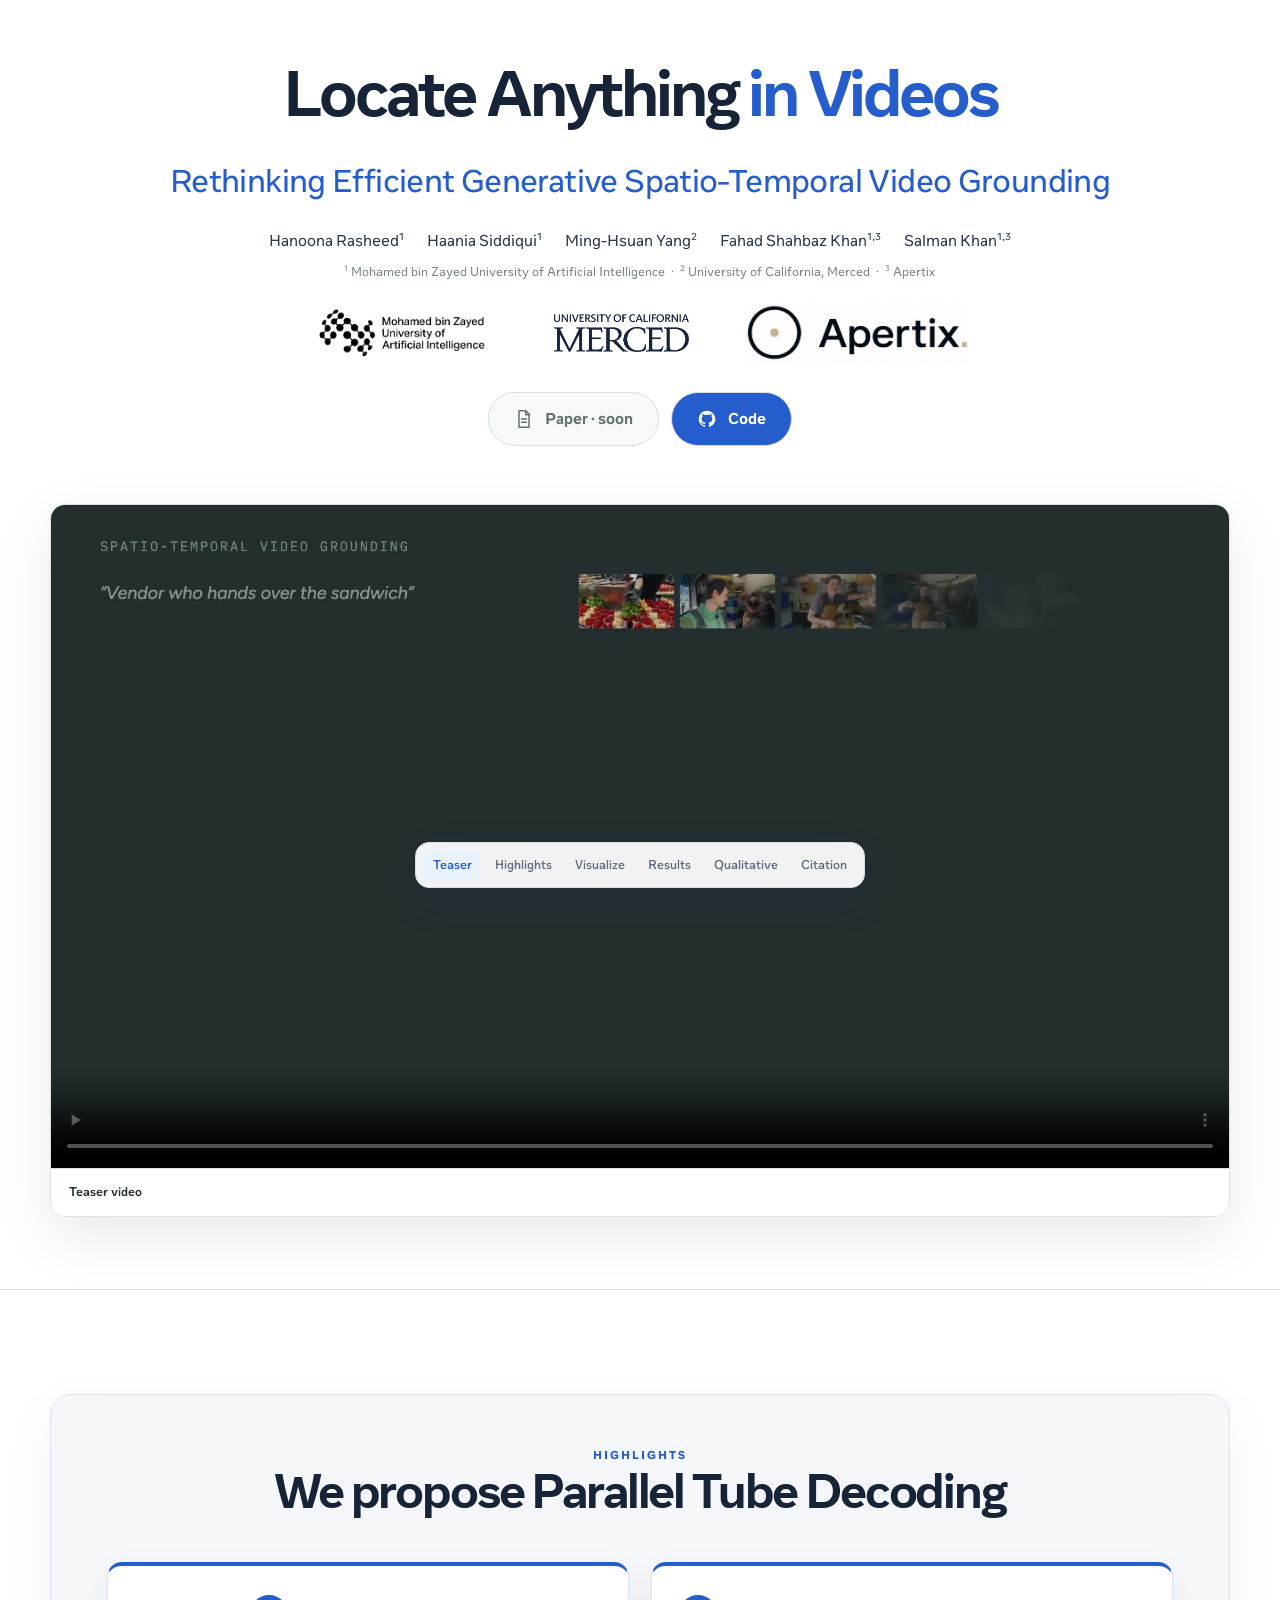
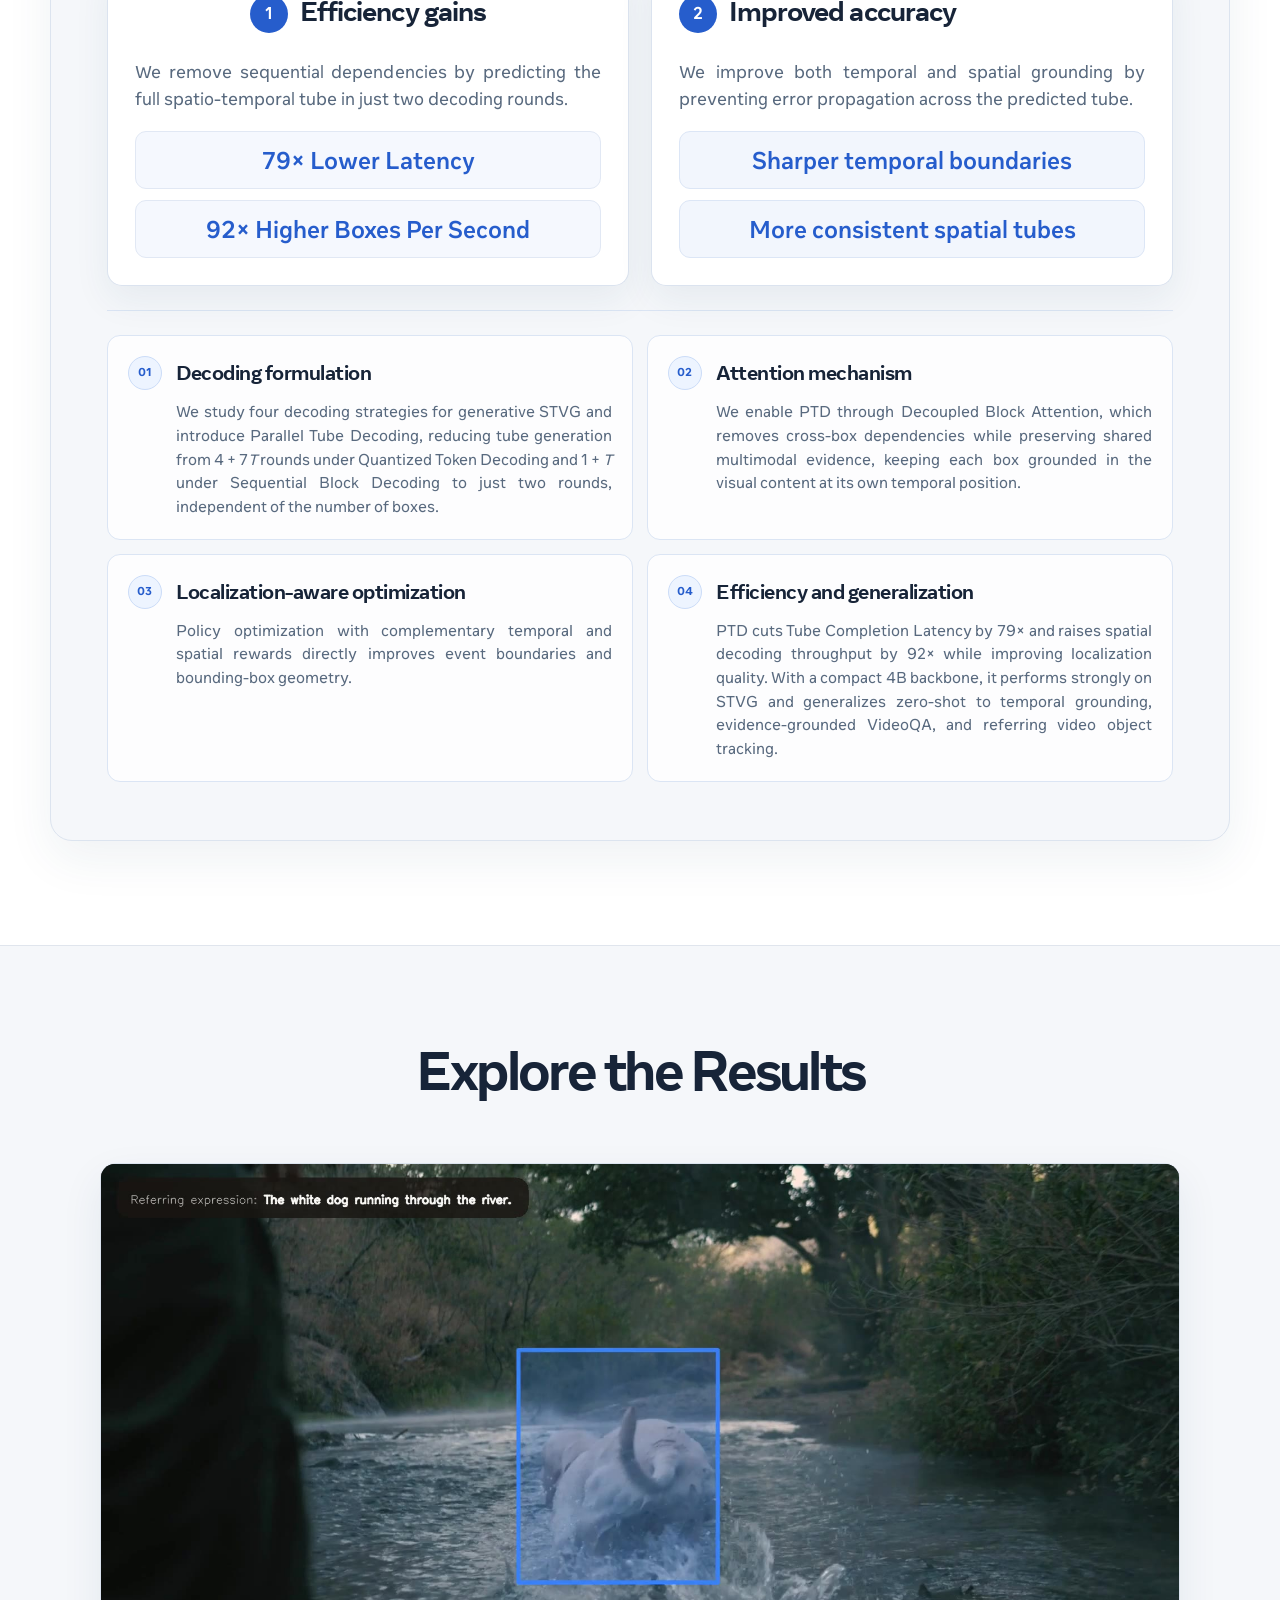
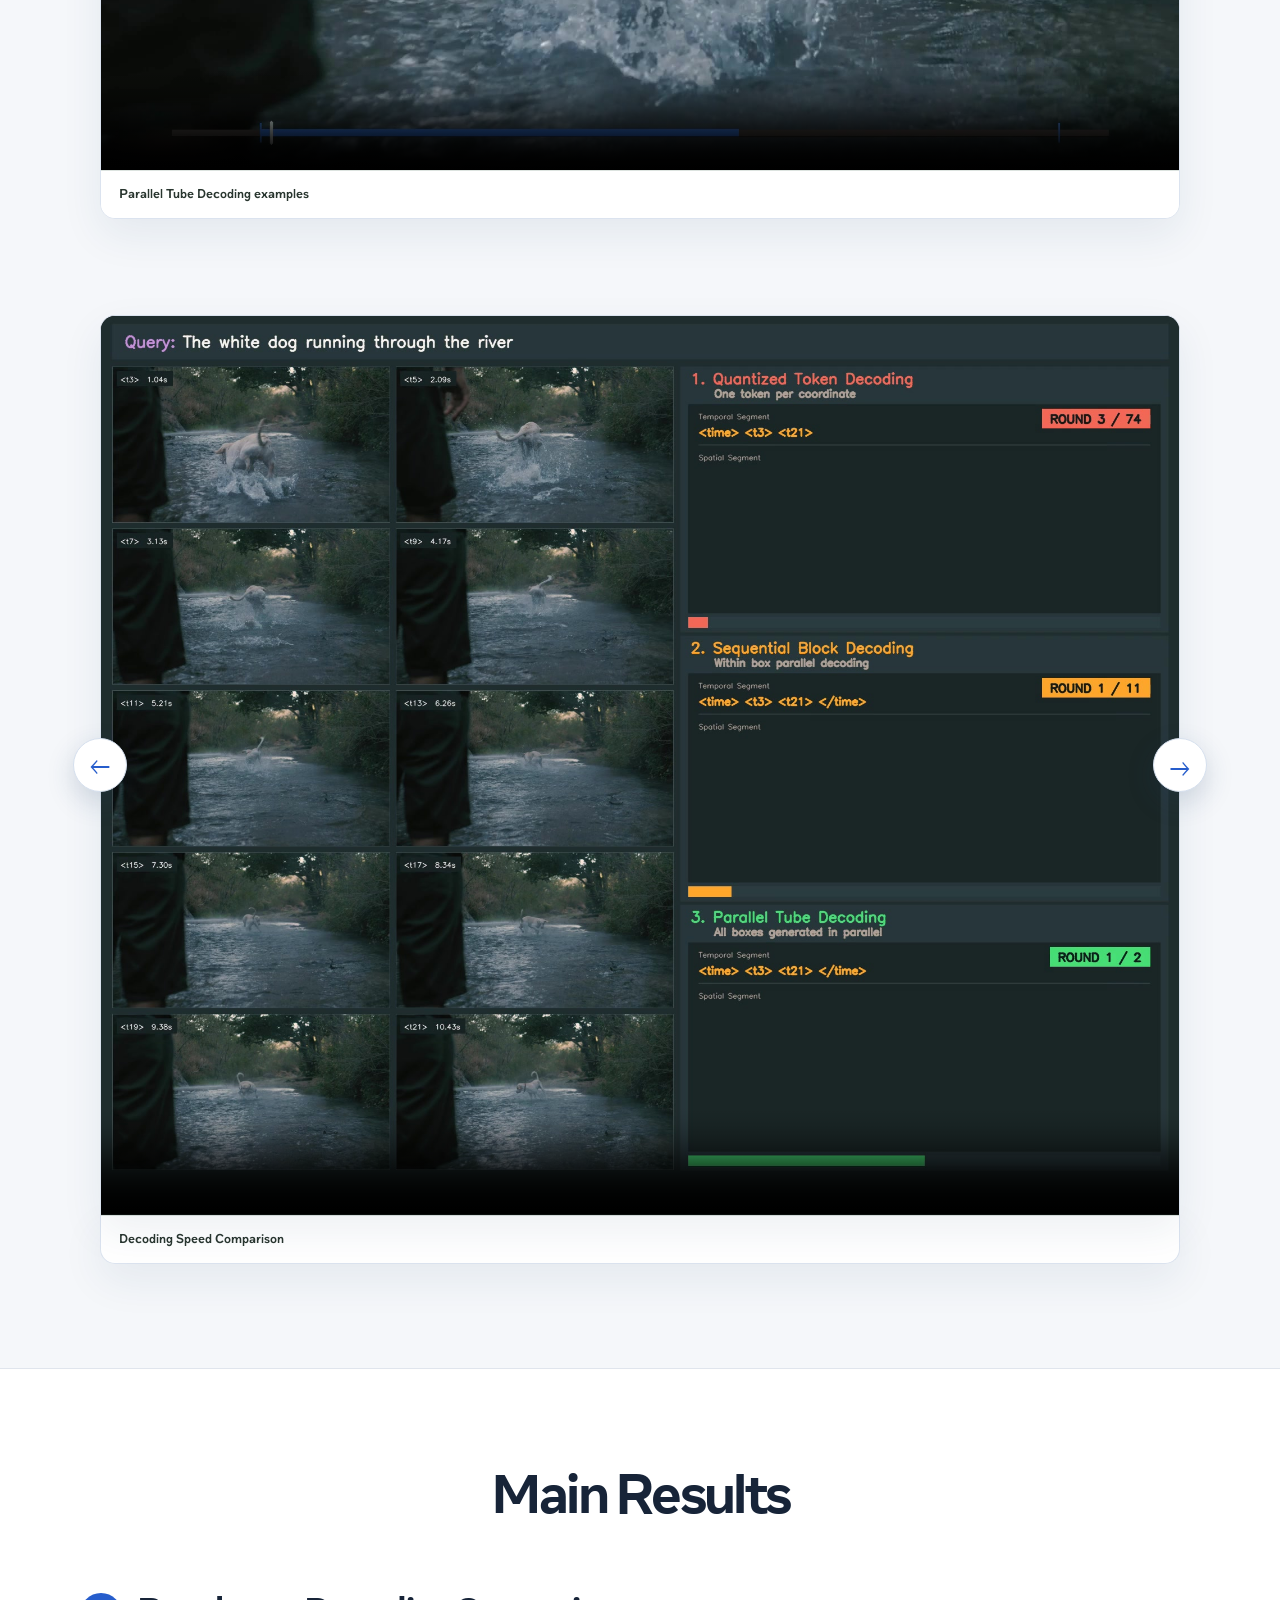
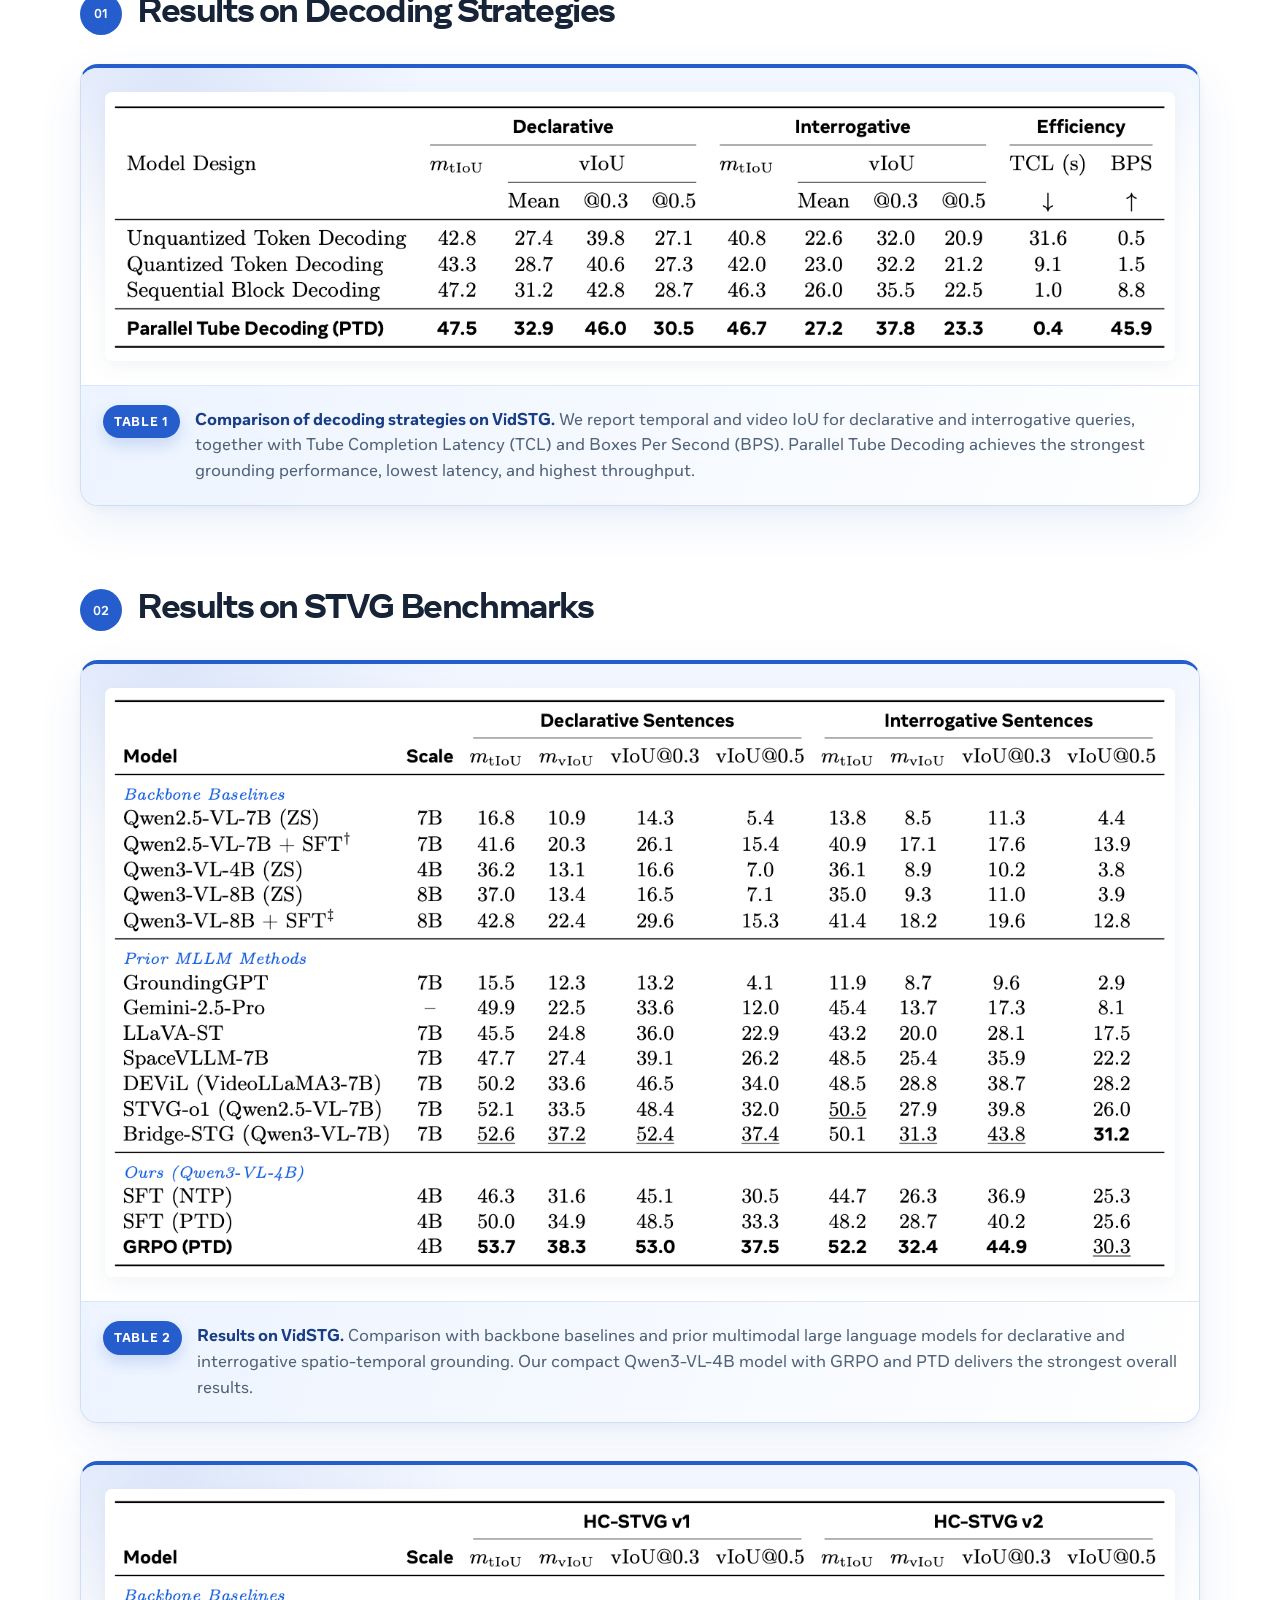
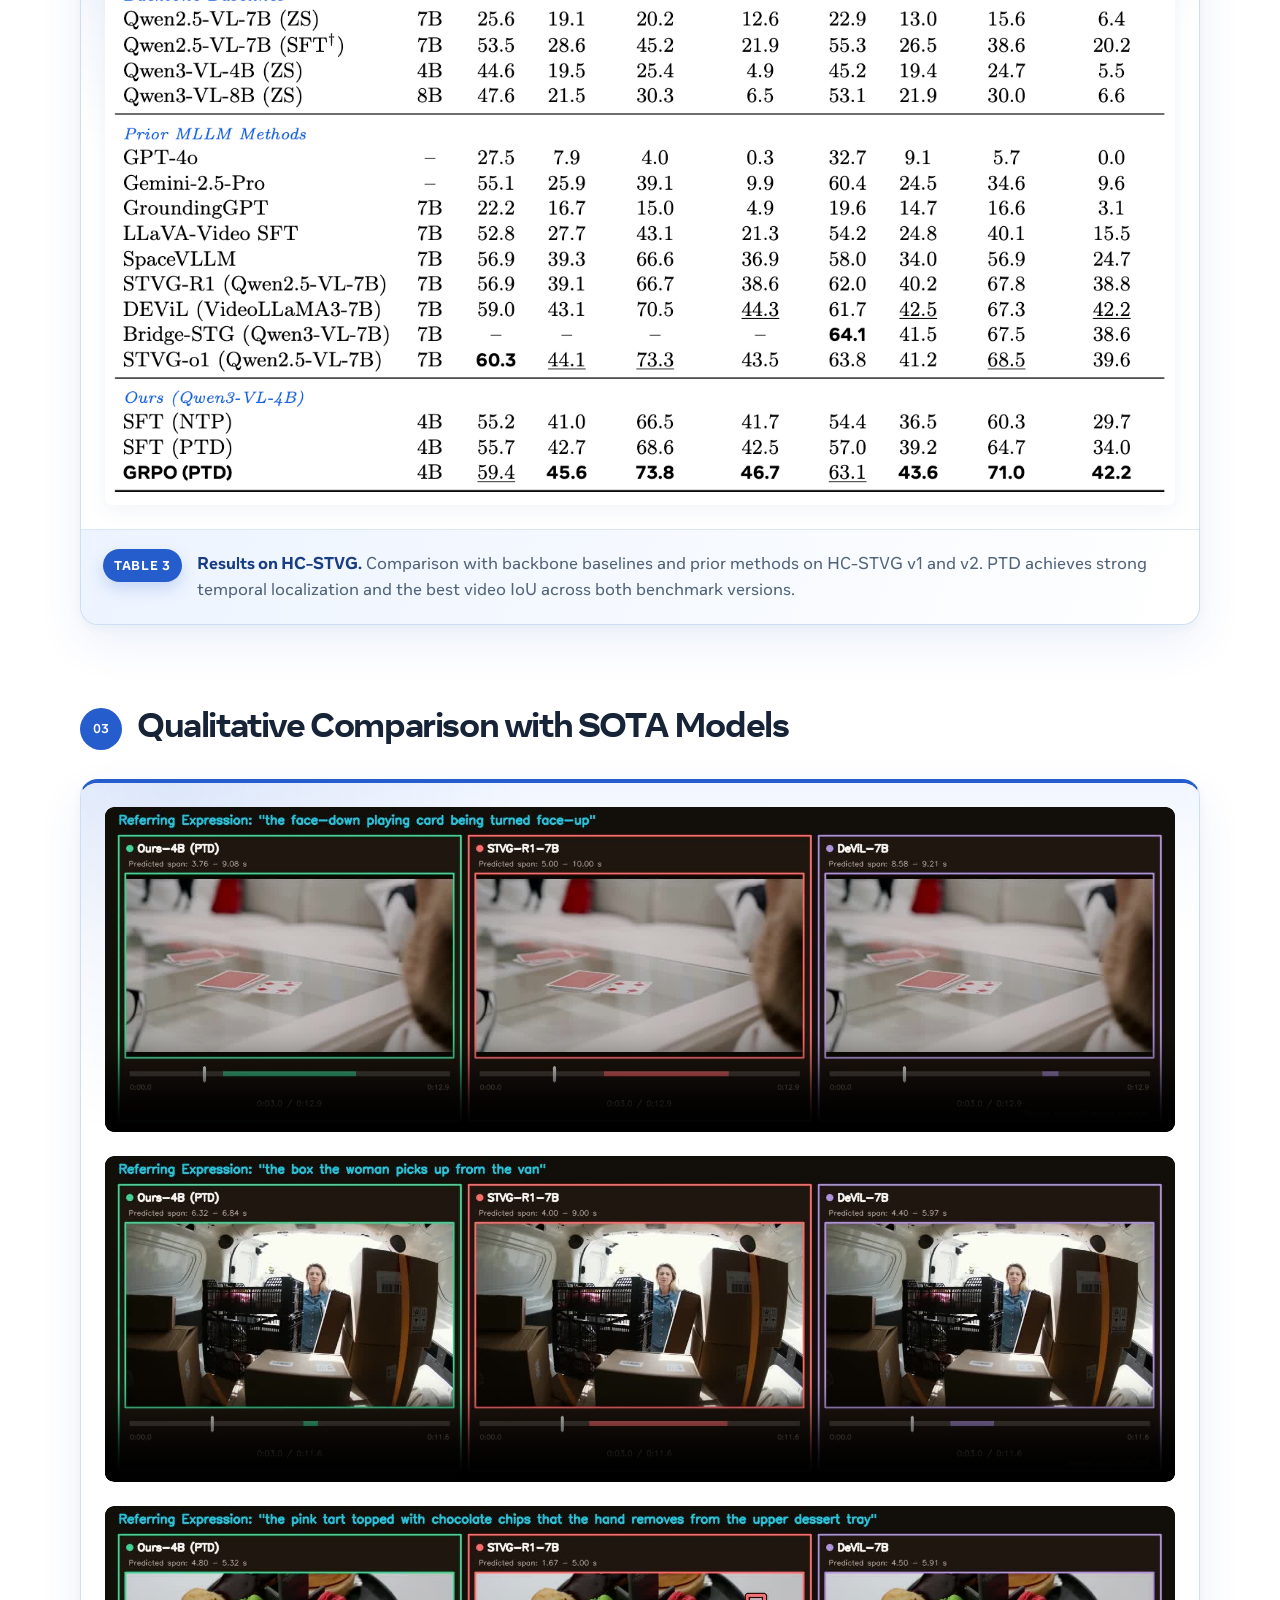
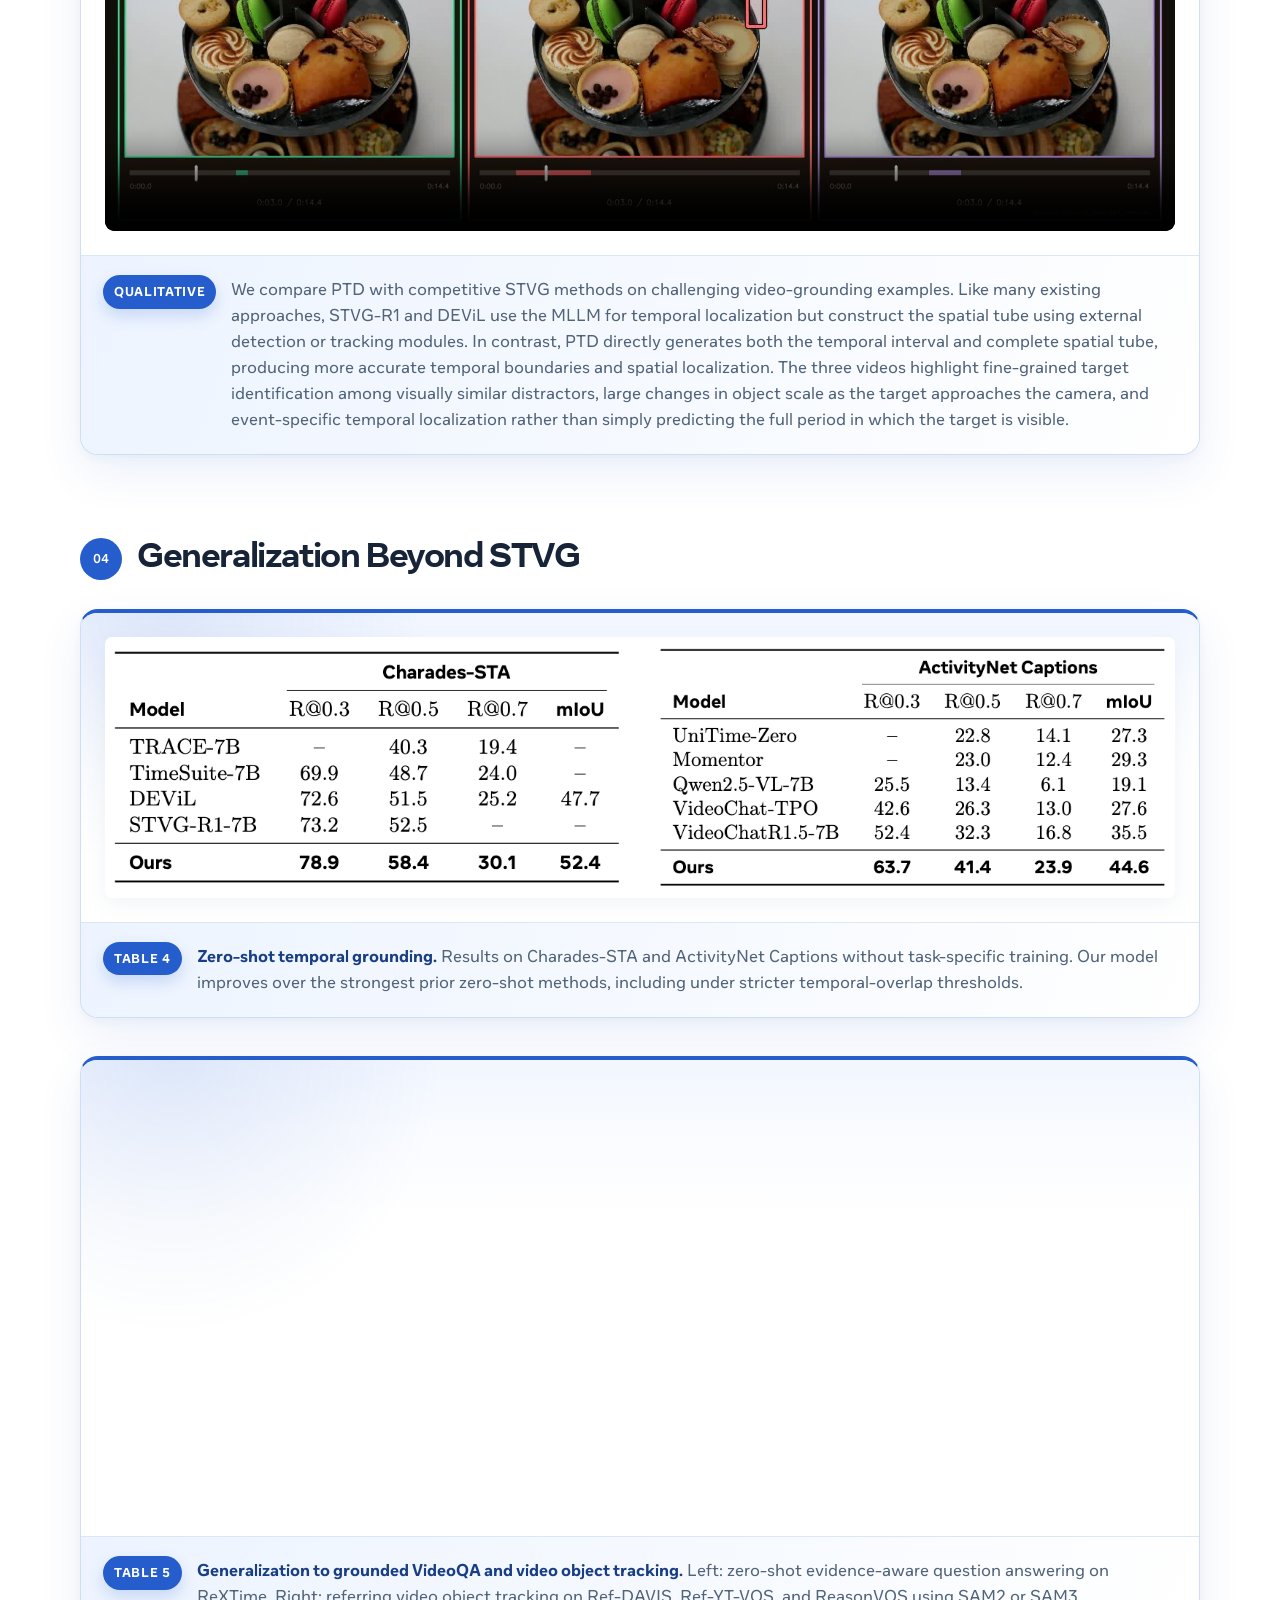
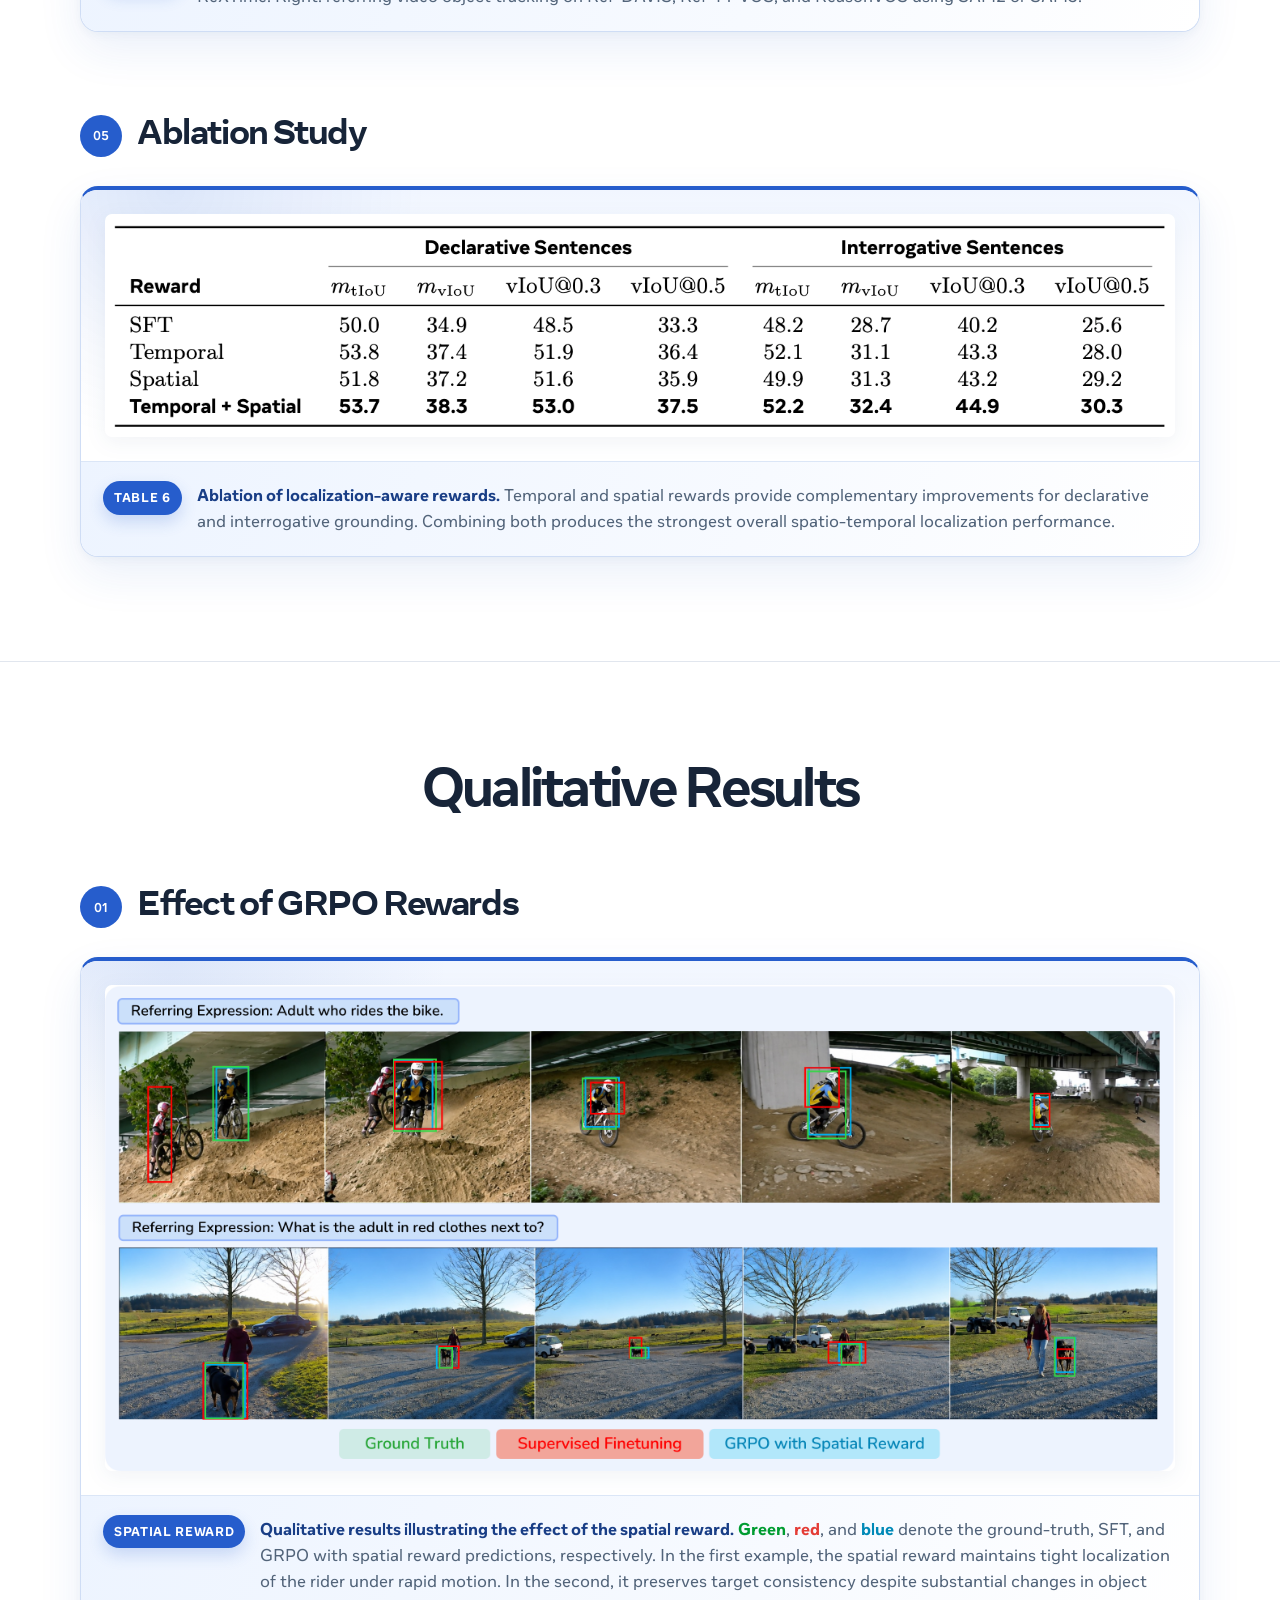
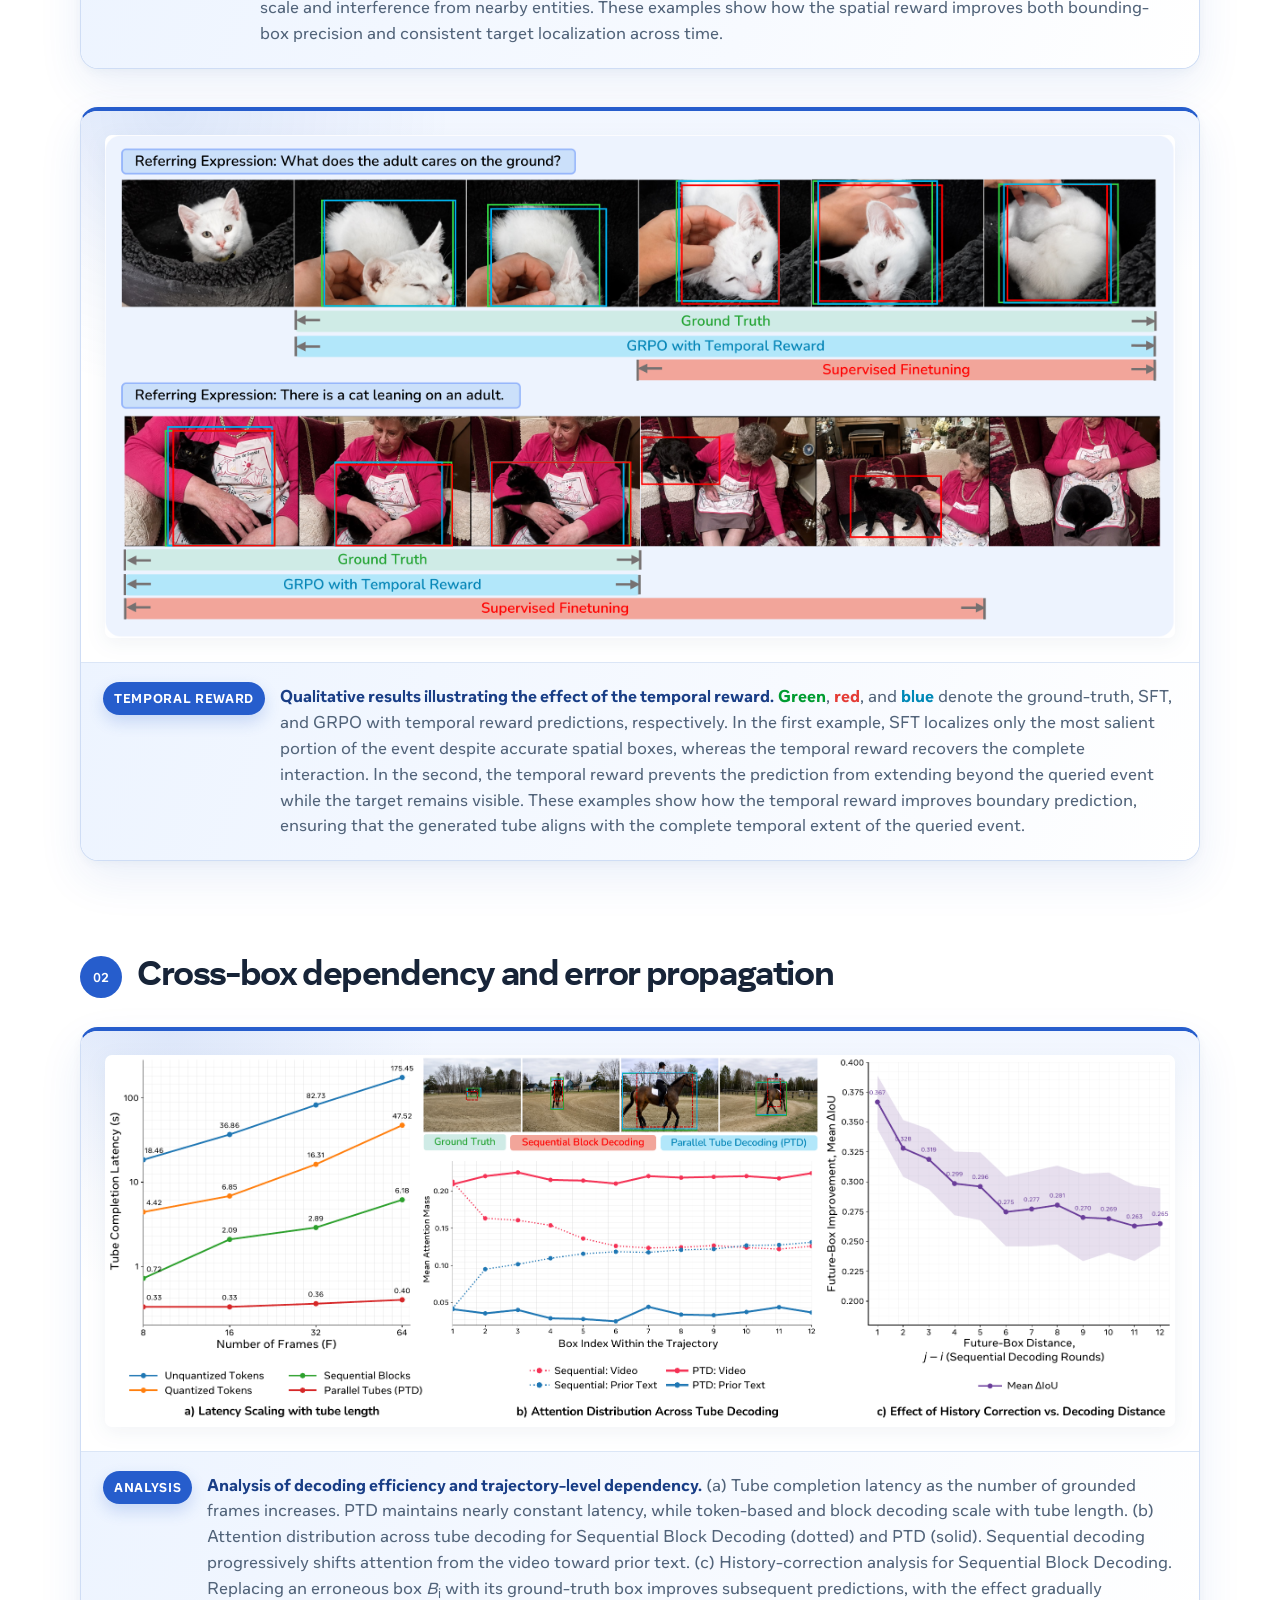
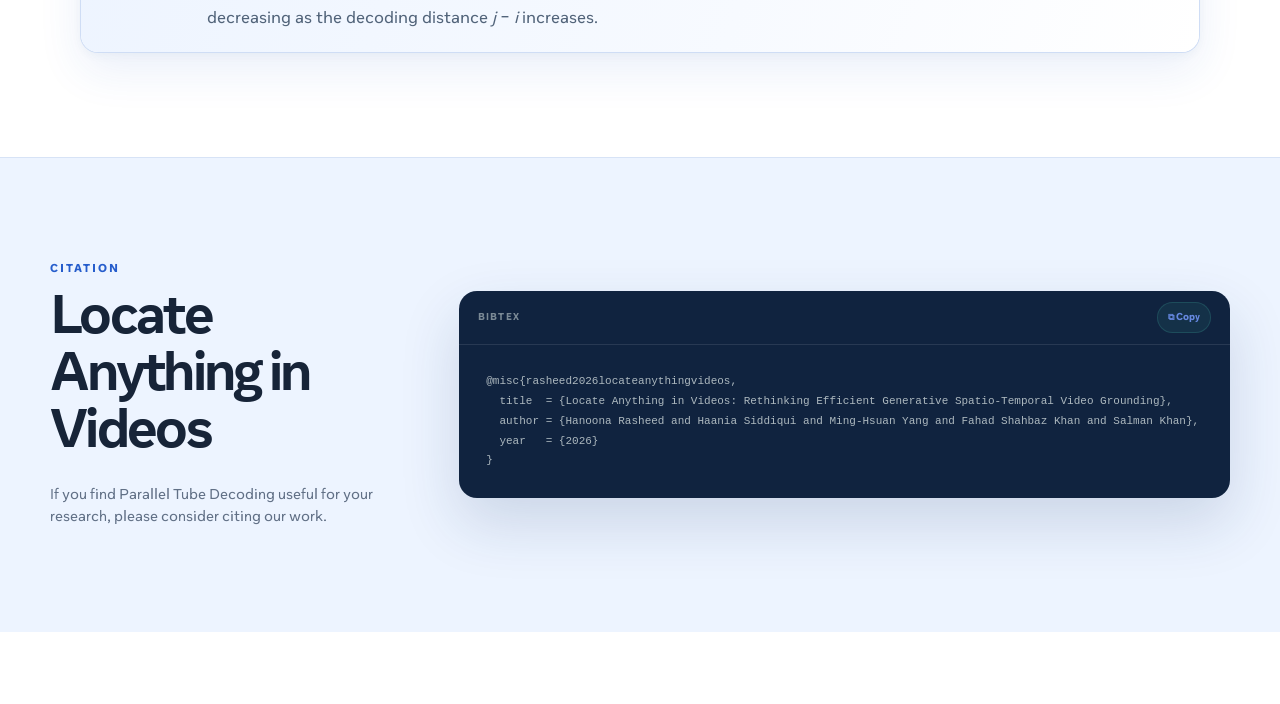
==== commit 51d59727: "Refine results video section headings" ====
--- a/index.html
+++ b/index.html
@@ -11,7 +11,7 @@
   <meta property="og:image" content="assets/figures/qualitative_mainfig.png">
   <title>Locate Anything in Videos · Parallel Tube Decoding</title>
   <link rel="icon" type="image/png" href="assets/branding/proj_logo.png">
-  <link rel="stylesheet" href="styles.css?v=ptd-examples-20260829">
+  <link rel="stylesheet" href="styles.css?v=explore-results-20260829">
   <script defer src="script.js?v=ptd-examples-20260829"></script>
 </head>
 <body class="academic-theme">
@@ -157,7 +157,7 @@
     <section class="section speed-section" id="speed">
       <div class="section-shell">
         <div class="section-intro reveal">
-          <h2>PTD Examples</h2>
+          <h2>Explore the Results</h2>
         </div>
 
         <figure class="ptd-examples-media reveal">
@@ -170,51 +170,49 @@
           <figcaption><strong>Parallel Tube Decoding examples</strong></figcaption>
         </figure>
 
-        <div class="section-intro speed-comparison-intro reveal">
-          <h2>Decoding Speed Comparison</h2>
-        </div>
-
-        <div class="speed-carousel reveal" data-speed-carousel tabindex="0" aria-label="Decoding speed video carousel">
-          <button class="speed-carousel-arrow speed-carousel-prev" type="button" data-speed-prev aria-label="Show previous video">
-            <span aria-hidden="true">←</span>
-          </button>
-
-          <div class="speed-carousel-viewport">
-            <div class="speed-carousel-track" data-speed-track>
-              <article class="speed-video-card speed-slide" data-speed-slide data-speed-name="Dog by the river">
-                <div class="speed-video-shell">
-                  <video controls muted loop playsinline preload="metadata" poster="assets/posters/speed-dog-river.jpg?v=20260827-2022">
-                    <source src="assets/speed-dog-river.mp4?v=20260827-2022" type="video/mp4">
-                    Your browser does not support embedded video.
-                  </video>
-                </div>
-              </article>
-
-              <article class="speed-video-card speed-slide" data-speed-slide data-speed-name="Clock" aria-hidden="true">
-                <div class="speed-video-shell">
-                  <video controls muted loop playsinline preload="metadata" poster="assets/posters/speed-clock.jpg?v=20260827-2022" tabindex="-1">
-                    <source src="assets/speed-clock.mp4?v=20260827-2022" type="video/mp4">
-                    Your browser does not support embedded video.
-                  </video>
-                </div>
-              </article>
-
-              <article class="speed-video-card speed-slide" data-speed-slide data-speed-name="Apple" aria-hidden="true">
-                <div class="speed-video-shell">
-                  <video controls muted loop playsinline preload="metadata" poster="assets/posters/speed-apple.jpg?v=20260827-2022" tabindex="-1">
-                    <source src="assets/speed-apple.mp4?v=20260827-2022" type="video/mp4">
-                    Your browser does not support embedded video.
-                  </video>
-                </div>
-              </article>
+        <figure class="speed-comparison-media reveal">
+          <div class="speed-carousel" data-speed-carousel tabindex="0" aria-label="Decoding speed video carousel">
+            <button class="speed-carousel-arrow speed-carousel-prev" type="button" data-speed-prev aria-label="Show previous video">
+              <span aria-hidden="true">←</span>
+            </button>
+
+            <div class="speed-carousel-viewport">
+              <div class="speed-carousel-track" data-speed-track>
+                <article class="speed-video-card speed-slide" data-speed-slide data-speed-name="Dog by the river">
+                  <div class="speed-video-shell">
+                    <video controls muted loop playsinline preload="metadata" poster="assets/posters/speed-dog-river.jpg?v=20260827-2022">
+                      <source src="assets/speed-dog-river.mp4?v=20260827-2022" type="video/mp4">
+                      Your browser does not support embedded video.
+                    </video>
+                  </div>
+                </article>
+
+                <article class="speed-video-card speed-slide" data-speed-slide data-speed-name="Clock" aria-hidden="true">
+                  <div class="speed-video-shell">
+                    <video controls muted loop playsinline preload="metadata" poster="assets/posters/speed-clock.jpg?v=20260827-2022" tabindex="-1">
+                      <source src="assets/speed-clock.mp4?v=20260827-2022" type="video/mp4">
+                      Your browser does not support embedded video.
+                    </video>
+                  </div>
+                </article>
+
+                <article class="speed-video-card speed-slide" data-speed-slide data-speed-name="Apple" aria-hidden="true">
+                  <div class="speed-video-shell">
+                    <video controls muted loop playsinline preload="metadata" poster="assets/posters/speed-apple.jpg?v=20260827-2022" tabindex="-1">
+                      <source src="assets/speed-apple.mp4?v=20260827-2022" type="video/mp4">
+                      Your browser does not support embedded video.
+                    </video>
+                  </div>
+                </article>
+              </div>
             </div>
-          </div>
-
-          <button class="speed-carousel-arrow speed-carousel-next" type="button" data-speed-next aria-label="Show next video">
-            <span aria-hidden="true">→</span>
-          </button>
-
-        </div>
+
+            <button class="speed-carousel-arrow speed-carousel-next" type="button" data-speed-next aria-label="Show next video">
+              <span aria-hidden="true">→</span>
+            </button>
+          </div>
+          <figcaption><strong>Decoding Speed Comparison</strong></figcaption>
+        </figure>
       </div>
     </section>
 
--- a/styles.css
+++ b/styles.css
@@ -2913,14 +2913,14 @@
   color: #29362f;
 }
 
-.academic-theme .speed-comparison-intro {
-  margin-top: 0;
+.academic-theme .speed-comparison-media {
+  width: min(100%, 1080px);
+  margin: 0 auto;
 }
 
 .academic-theme .speed-carousel {
   position: relative;
-  width: min(100%, 1080px);
-  margin-inline: auto;
+  width: 100%;
   outline: none;
 }
 
@@ -2933,8 +2933,27 @@
   overflow: hidden;
   background: #0c100e;
   border: 1px solid #dbe3ef;
-  border-radius: 15px;
+  border-bottom: 0;
+  border-radius: 15px 15px 0 0;
   box-shadow: 0 16px 42px rgba(31, 65, 105, 0.08);
+}
+
+.academic-theme .speed-comparison-media figcaption {
+  margin: 0;
+  padding: 14px 18px 15px;
+  color: #6a7771;
+  background: #fff;
+  border: 1px solid #dbe3ef;
+  border-top: 1px solid #dce3df;
+  border-radius: 0 0 15px 15px;
+  box-shadow: 0 16px 42px rgba(31, 65, 105, 0.08);
+  font-size: 12px;
+  line-height: 1.5;
+  text-align: left;
+}
+
+.academic-theme .speed-comparison-media figcaption strong {
+  color: #29362f;
 }
 
 .academic-theme .speed-carousel-track {
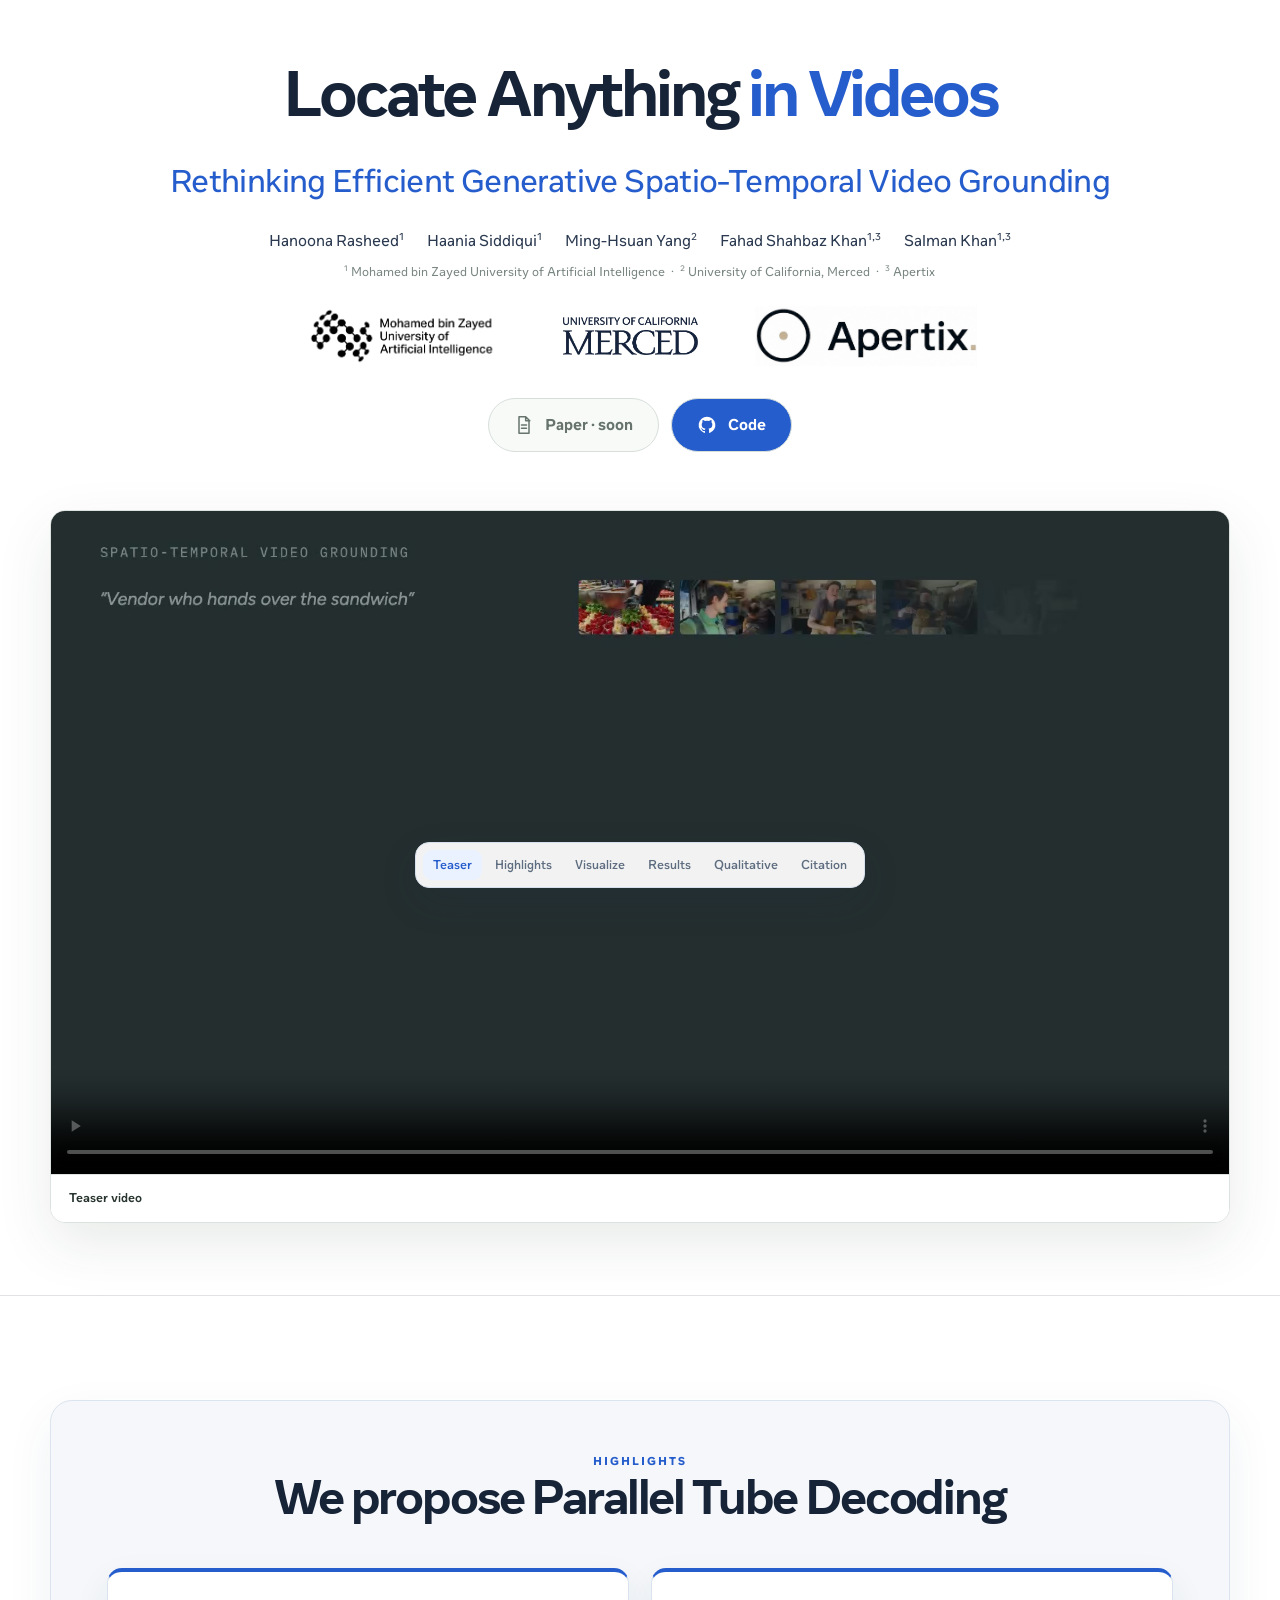
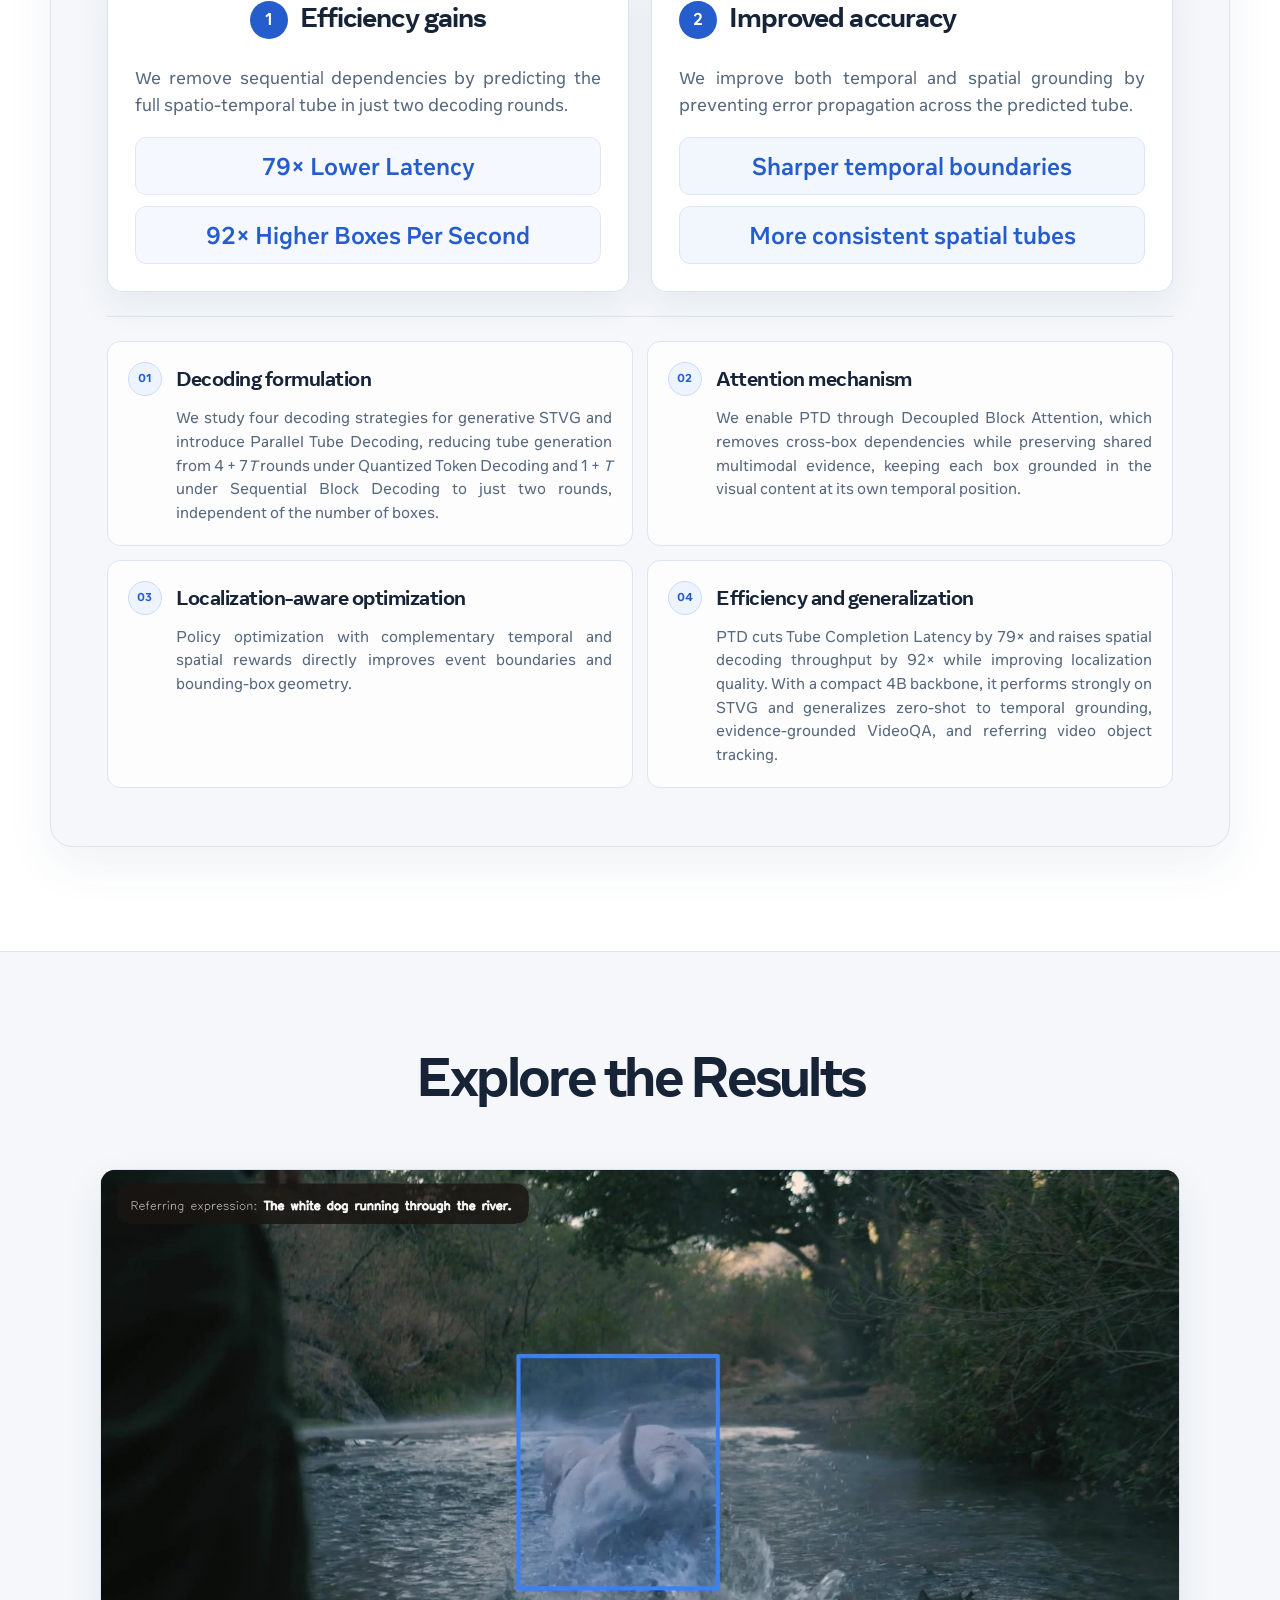
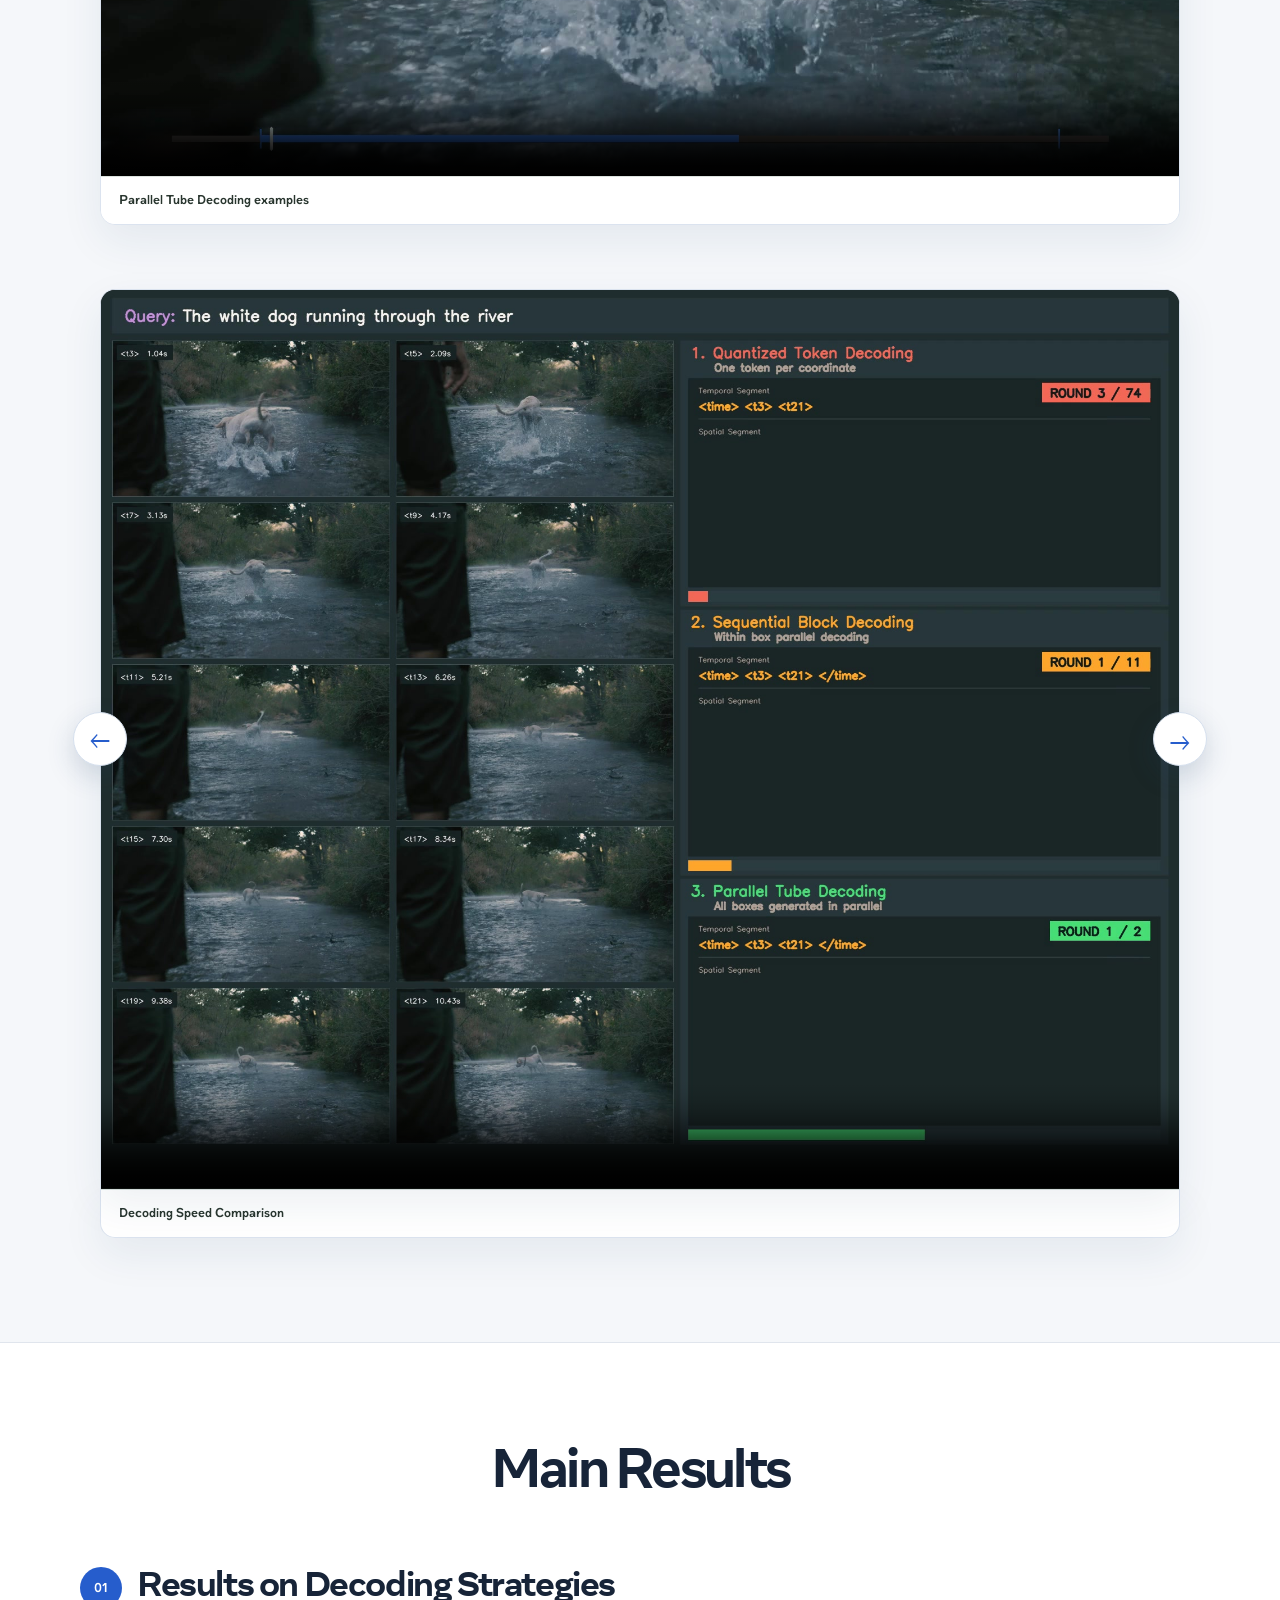
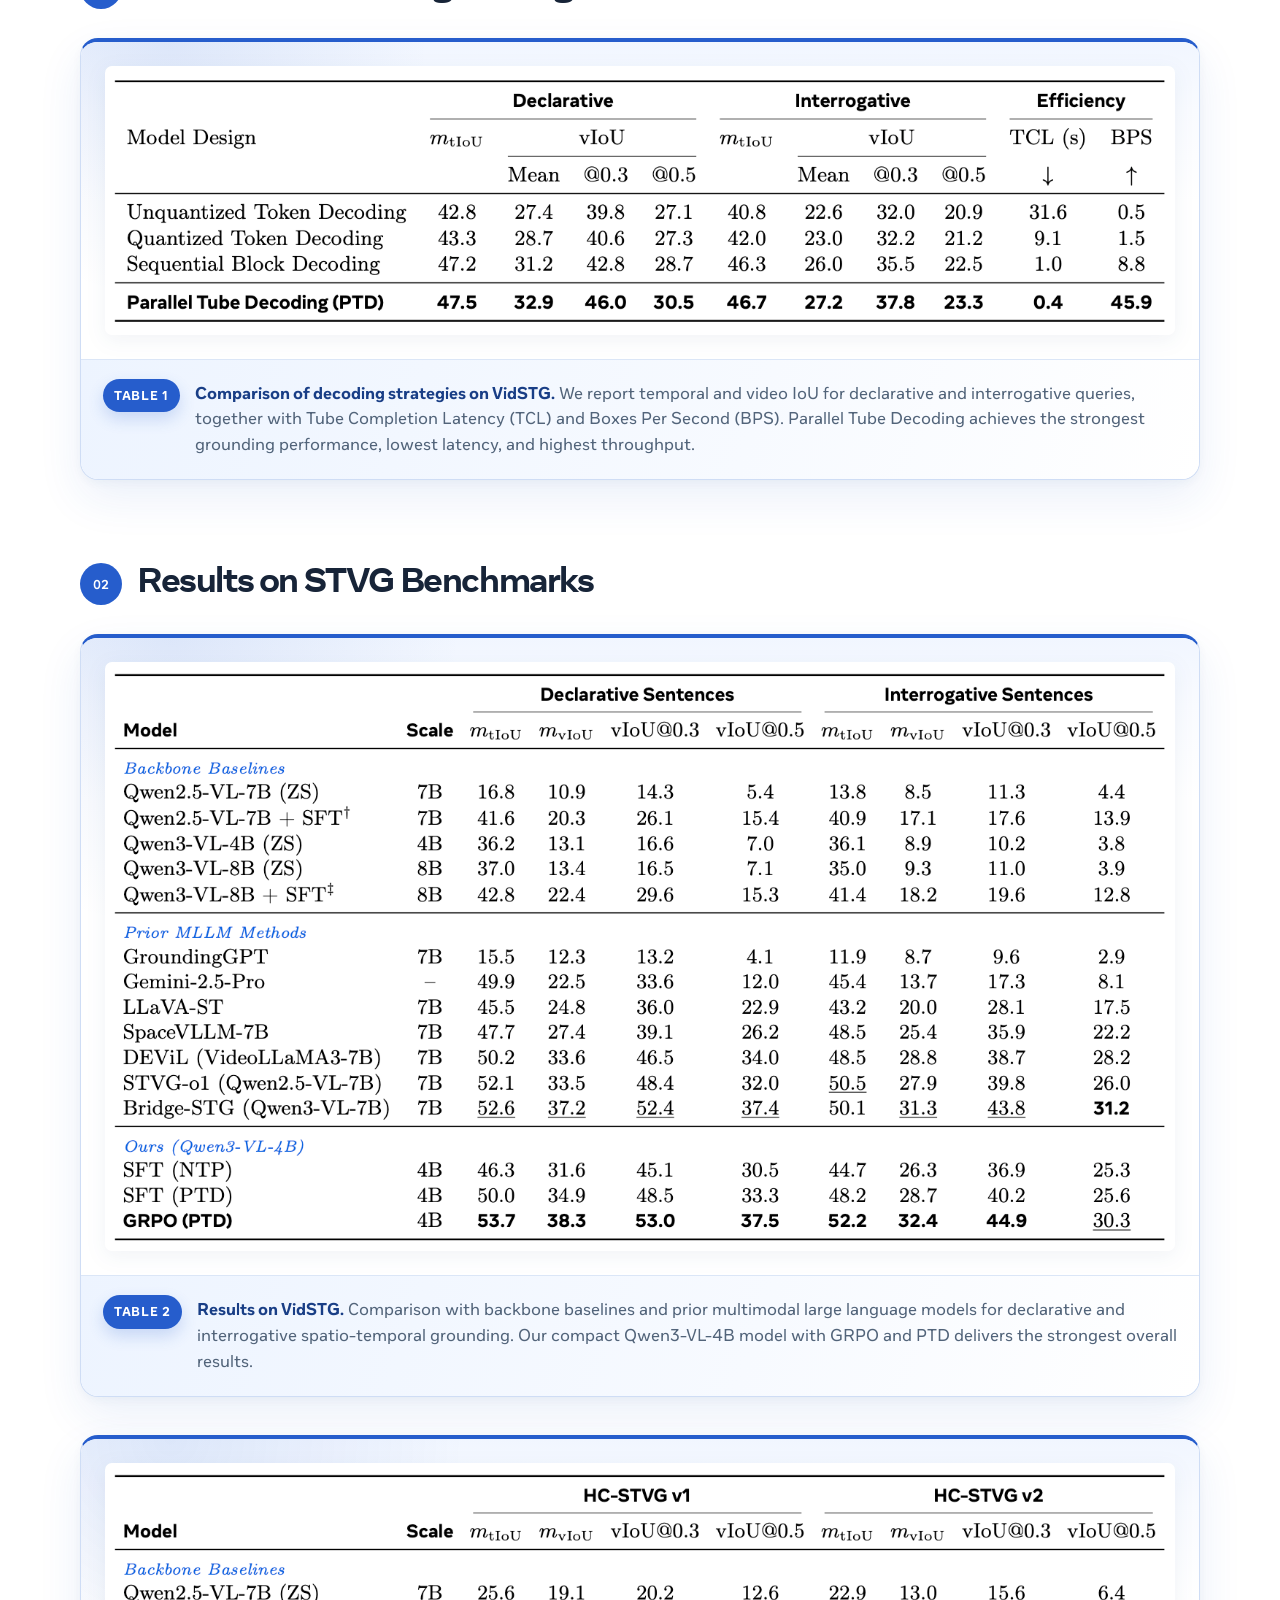
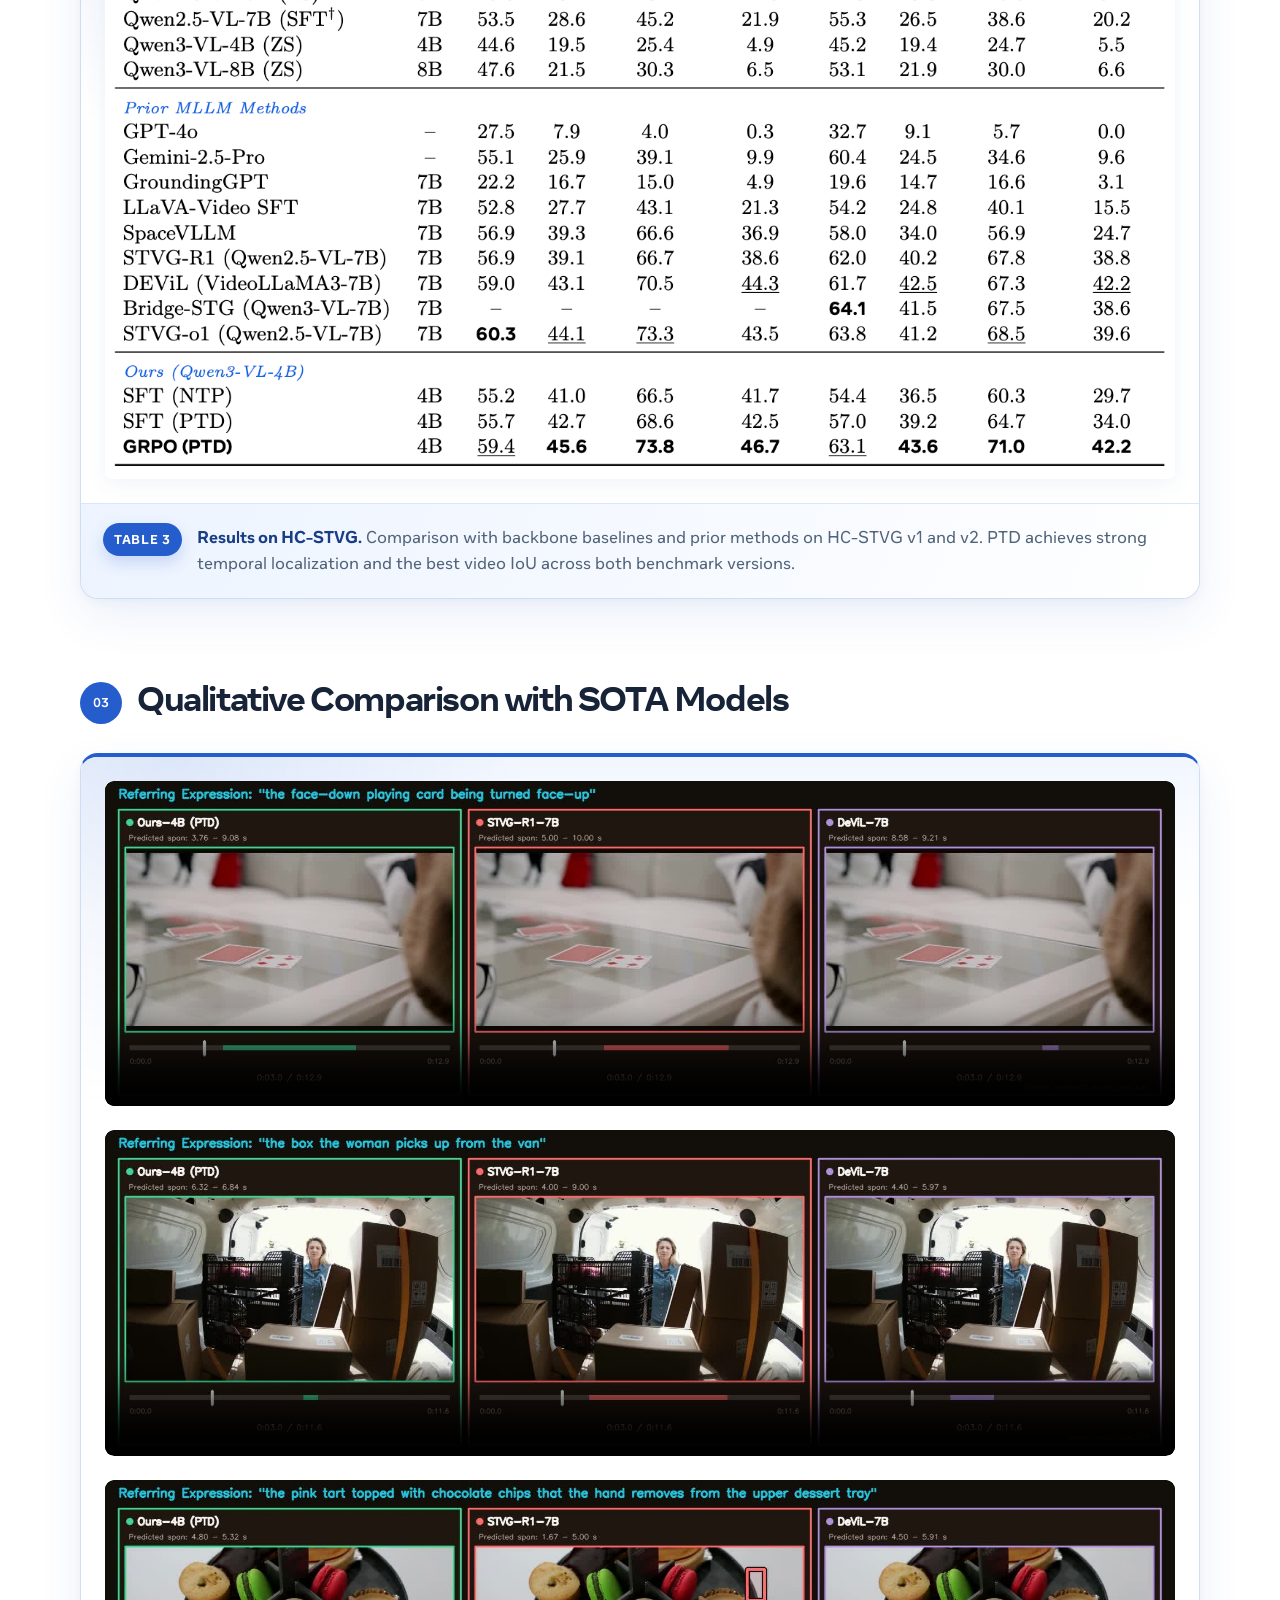
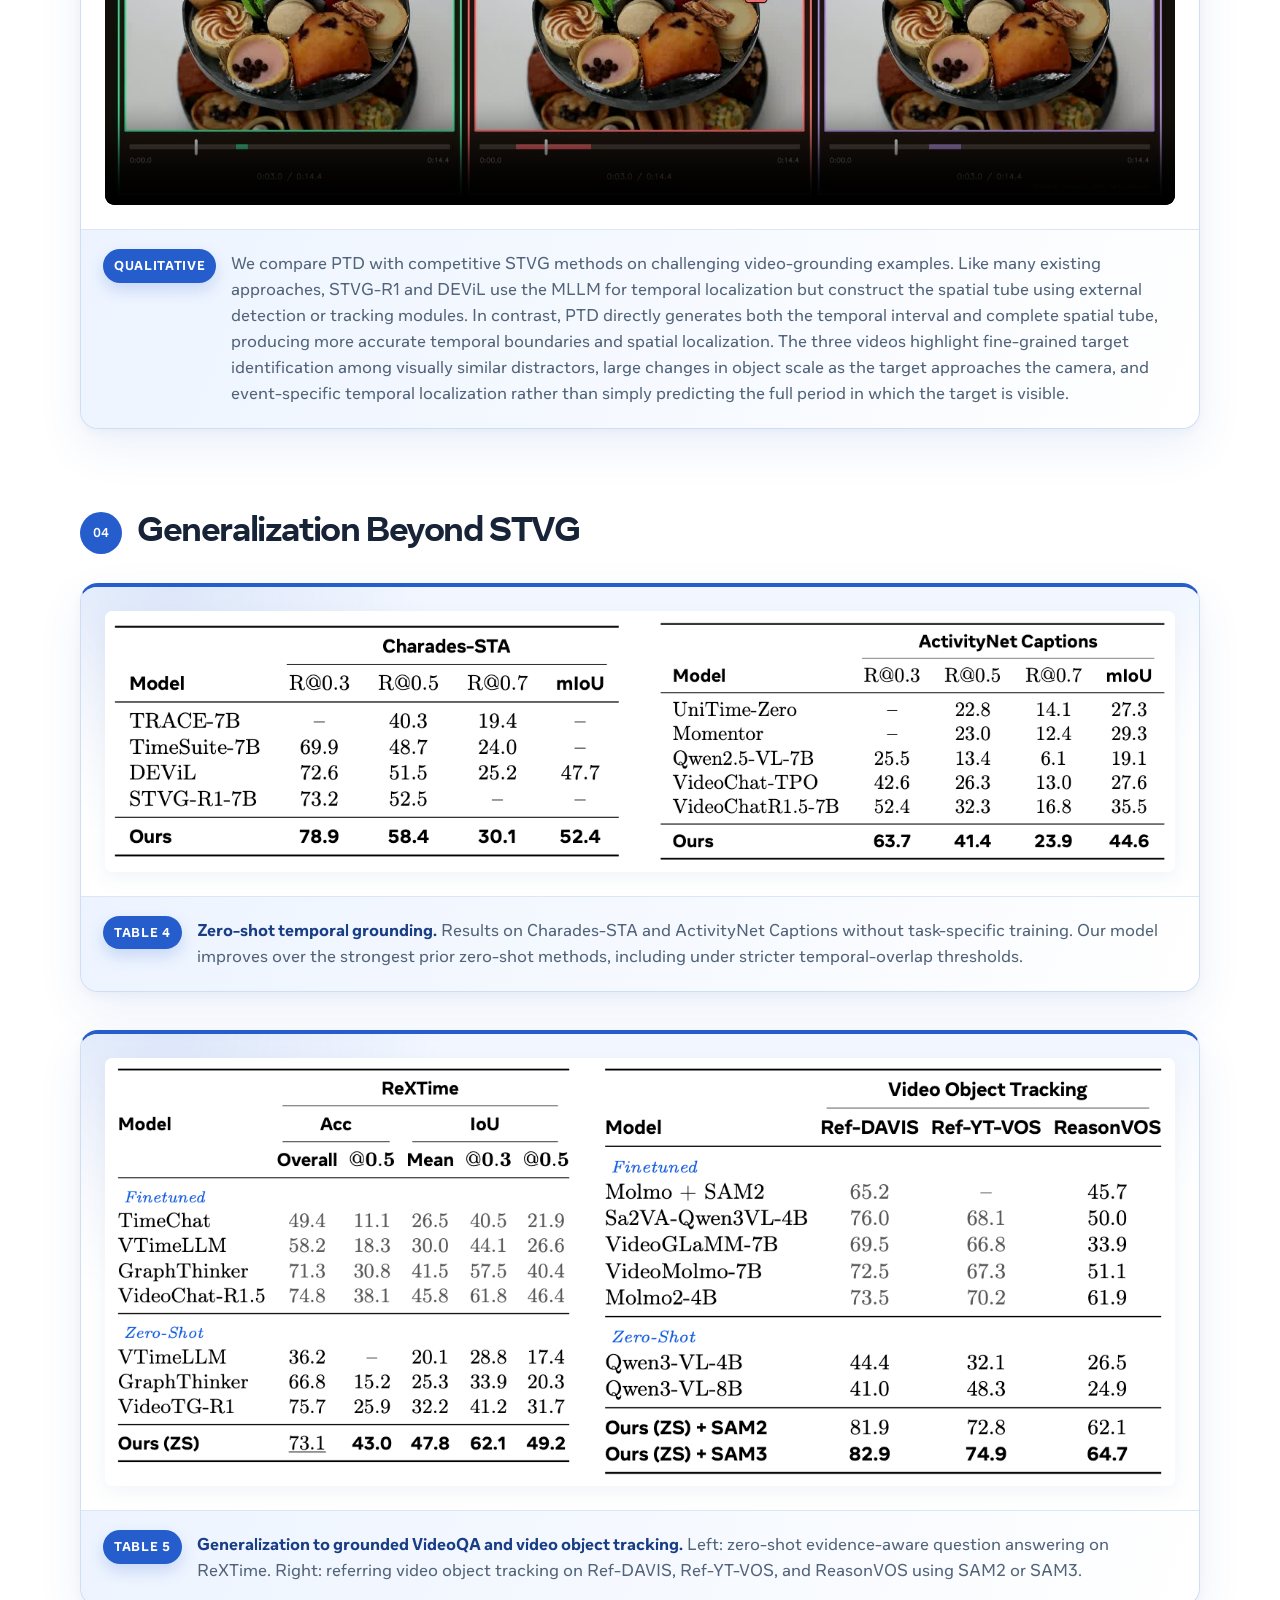
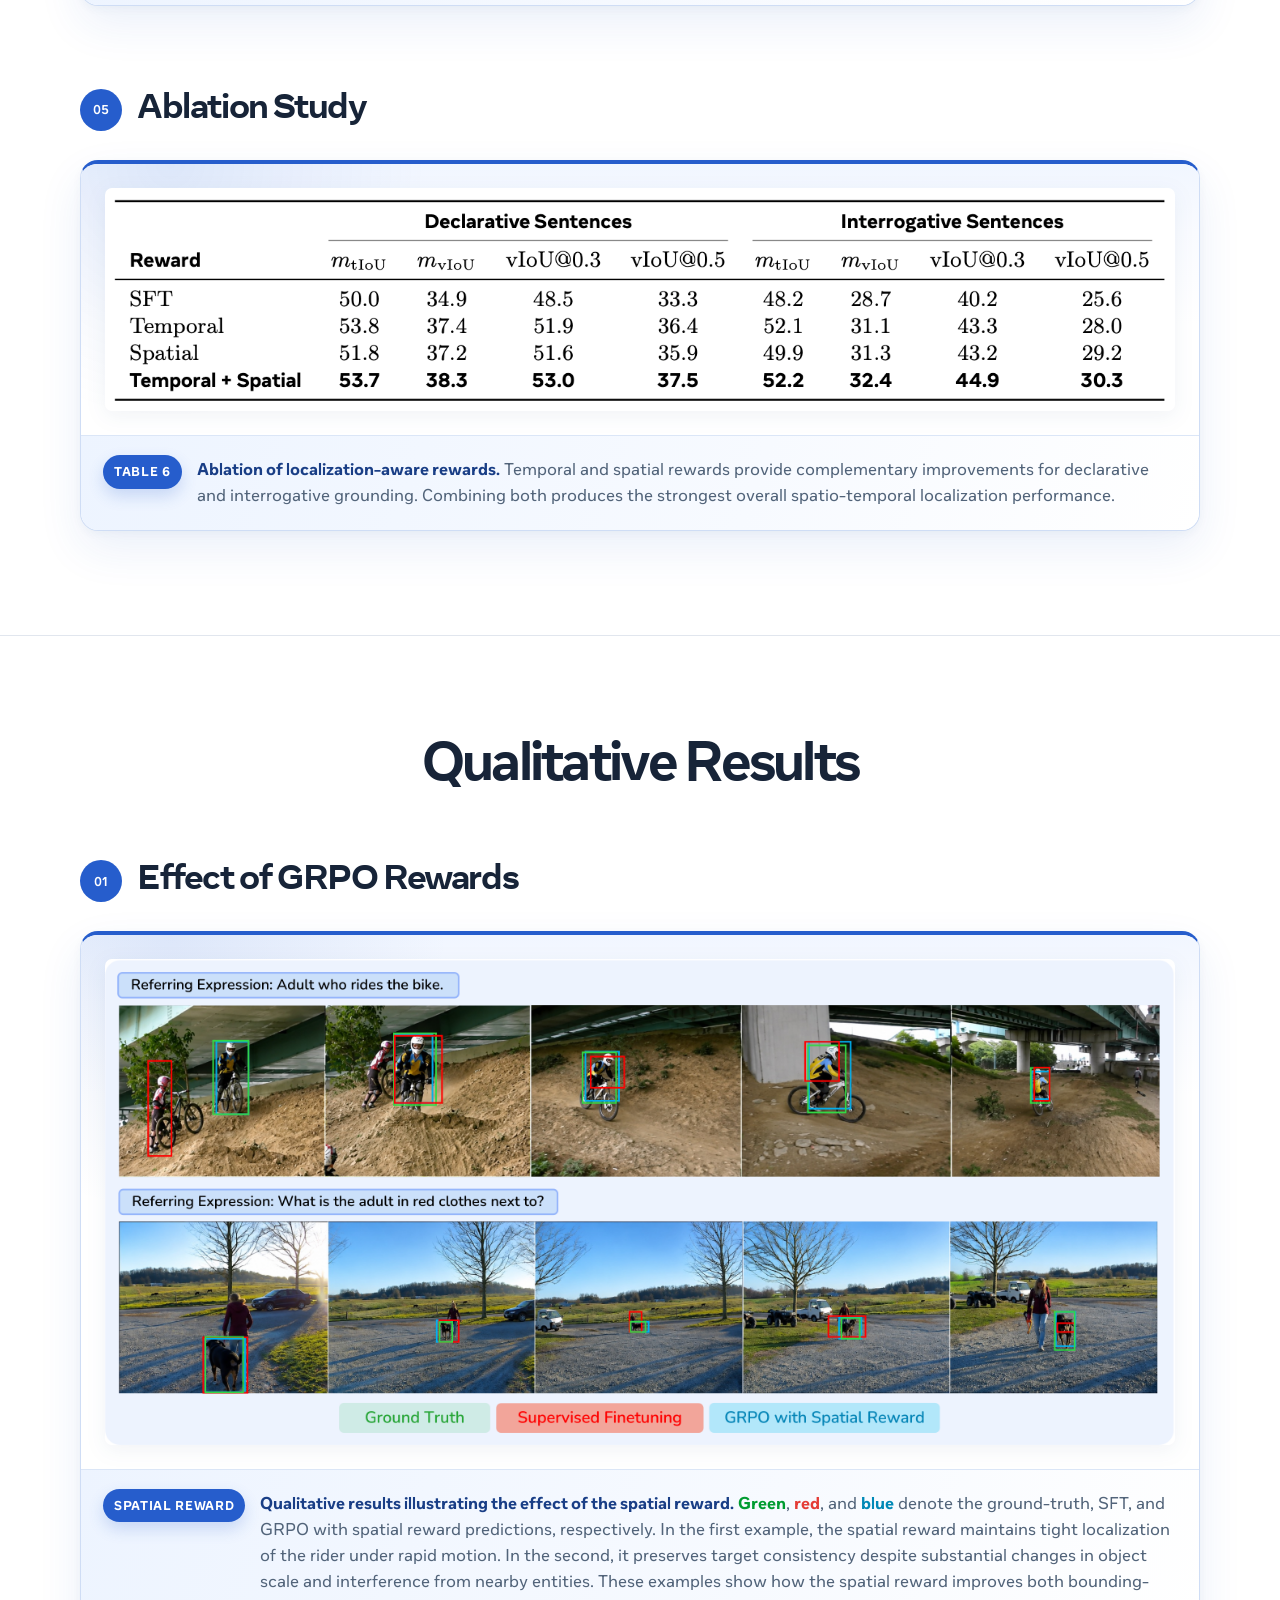
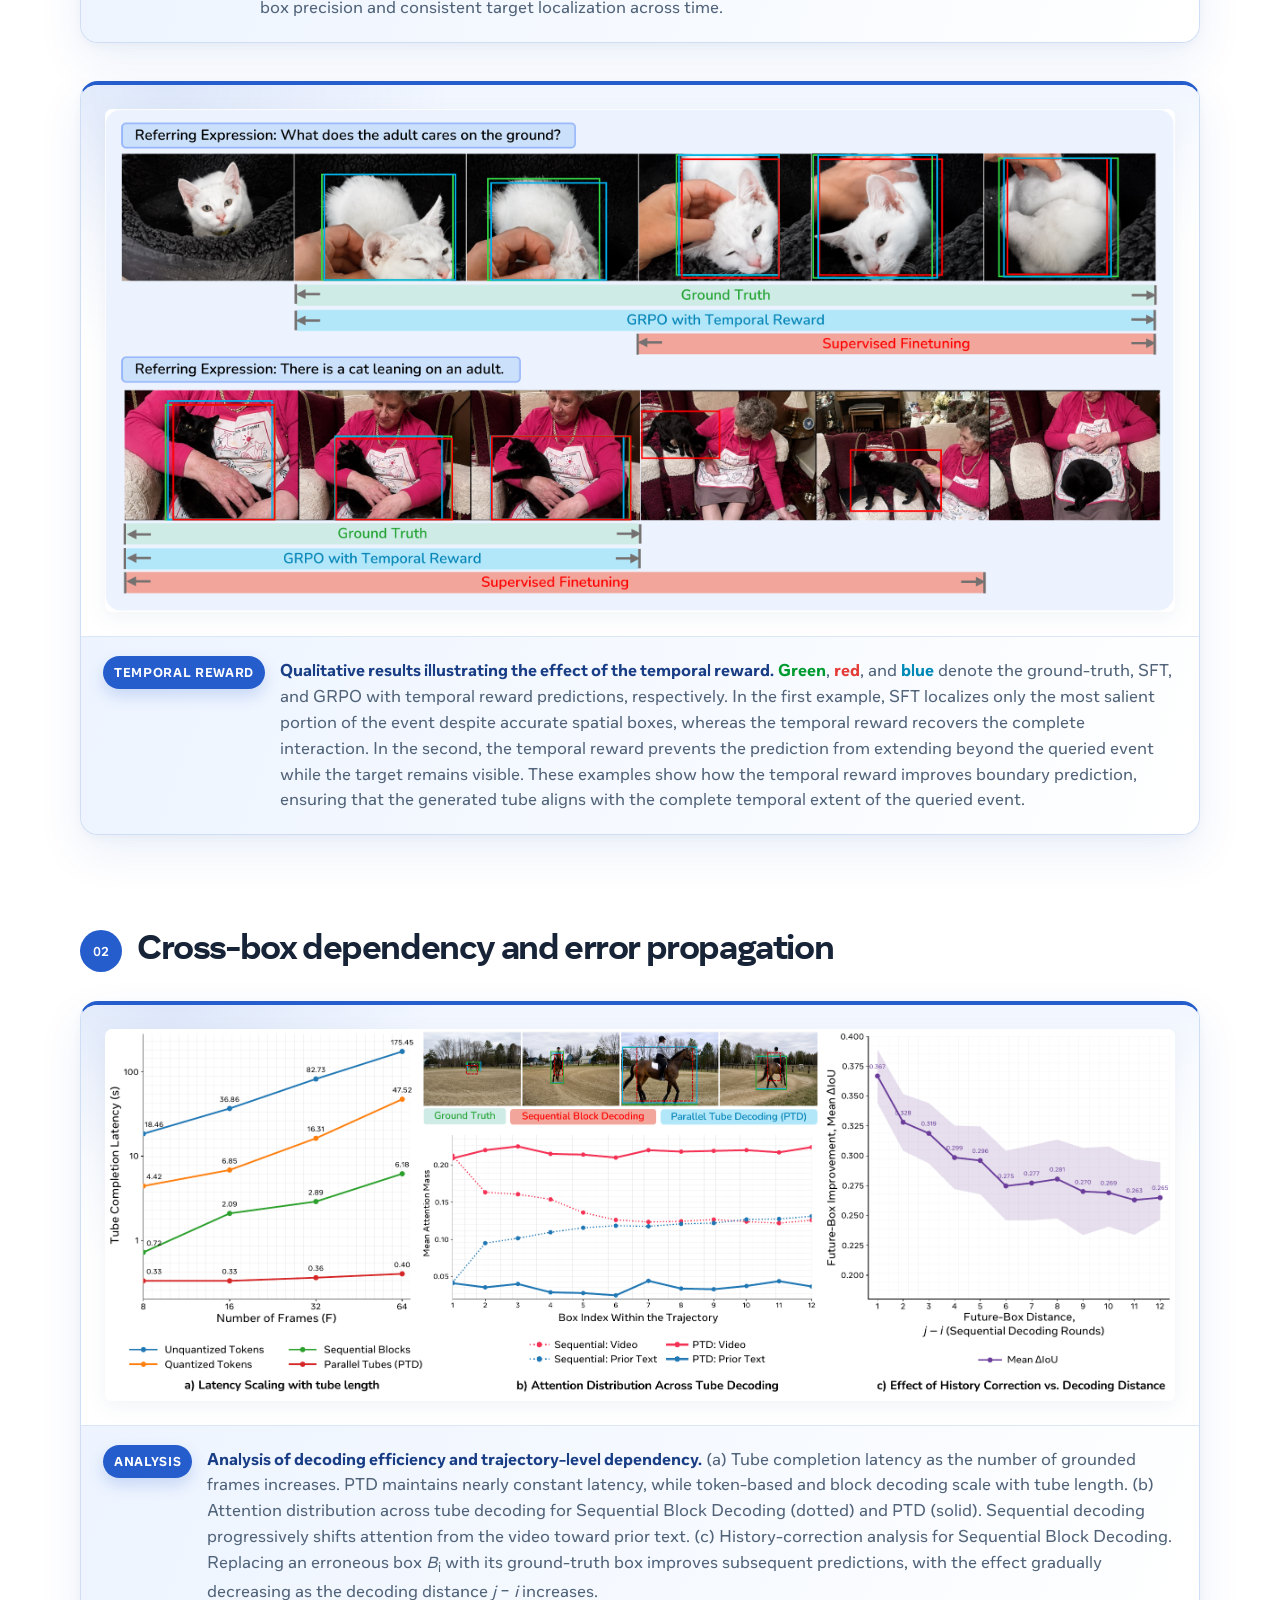
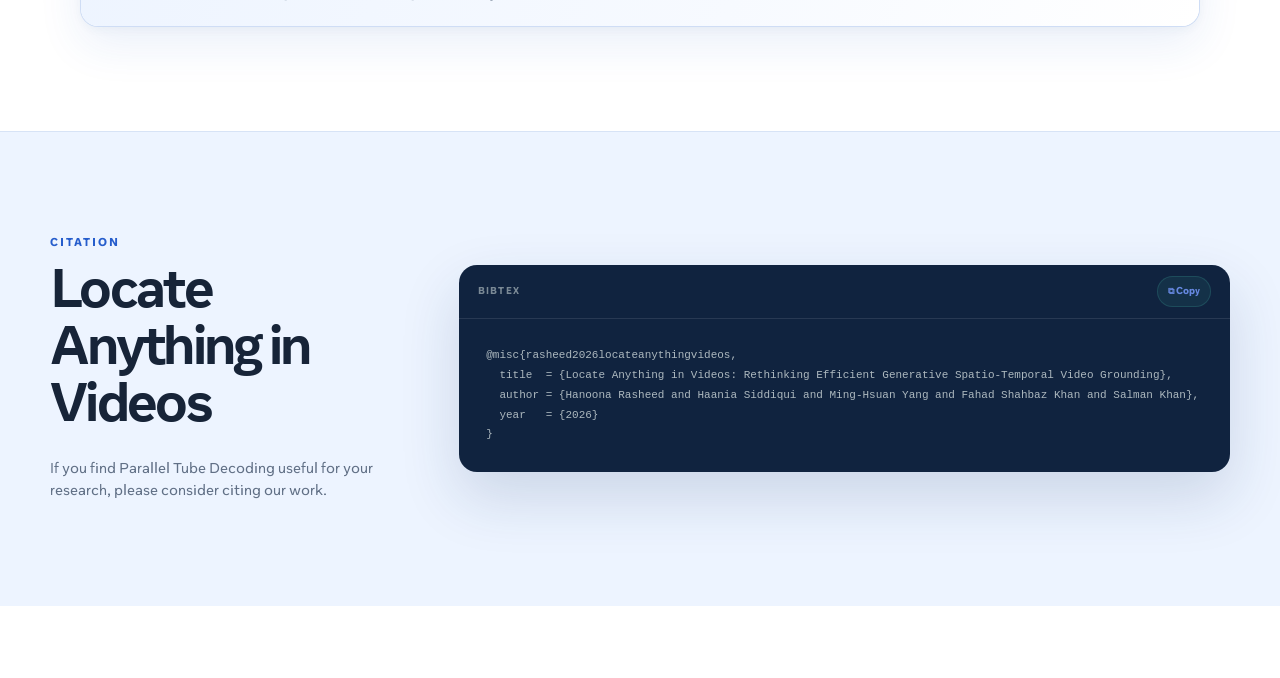
==== commit d41e2e03: "Adjust affiliation logo and video spacing" ====
--- a/index.html
+++ b/index.html
@@ -11,7 +11,7 @@
   <meta property="og:image" content="assets/figures/qualitative_mainfig.png">
   <title>Locate Anything in Videos · Parallel Tube Decoding</title>
   <link rel="icon" type="image/png" href="assets/branding/proj_logo.png">
-  <link rel="stylesheet" href="styles.css?v=explore-results-20260829">
+  <link rel="stylesheet" href="styles.css?v=visual-spacing-20260829">
   <script defer src="script.js?v=ptd-examples-20260829"></script>
 </head>
 <body class="academic-theme">
--- a/styles.css
+++ b/styles.css
@@ -2427,7 +2427,7 @@
 }
 
 .academic-theme .affiliation-logo-mbzuai {
-  height: 62px;
+  height: 68px;
 }
 
 .academic-theme .affiliation-logo-uc-merced {
@@ -2878,7 +2878,7 @@
 
 .academic-theme .ptd-examples-media {
   width: min(100%, 1080px);
-  margin: 0 auto 96px;
+  margin: 0 auto 64px;
   overflow: hidden;
   background: #fff;
   border: 1px solid #dbe3ef;
@@ -3624,7 +3624,7 @@
   }
 
   .academic-theme .affiliation-logo-mbzuai {
-    height: 50px;
+    height: 54px;
   }
 
   .academic-theme .affiliation-logo-uc-merced {
